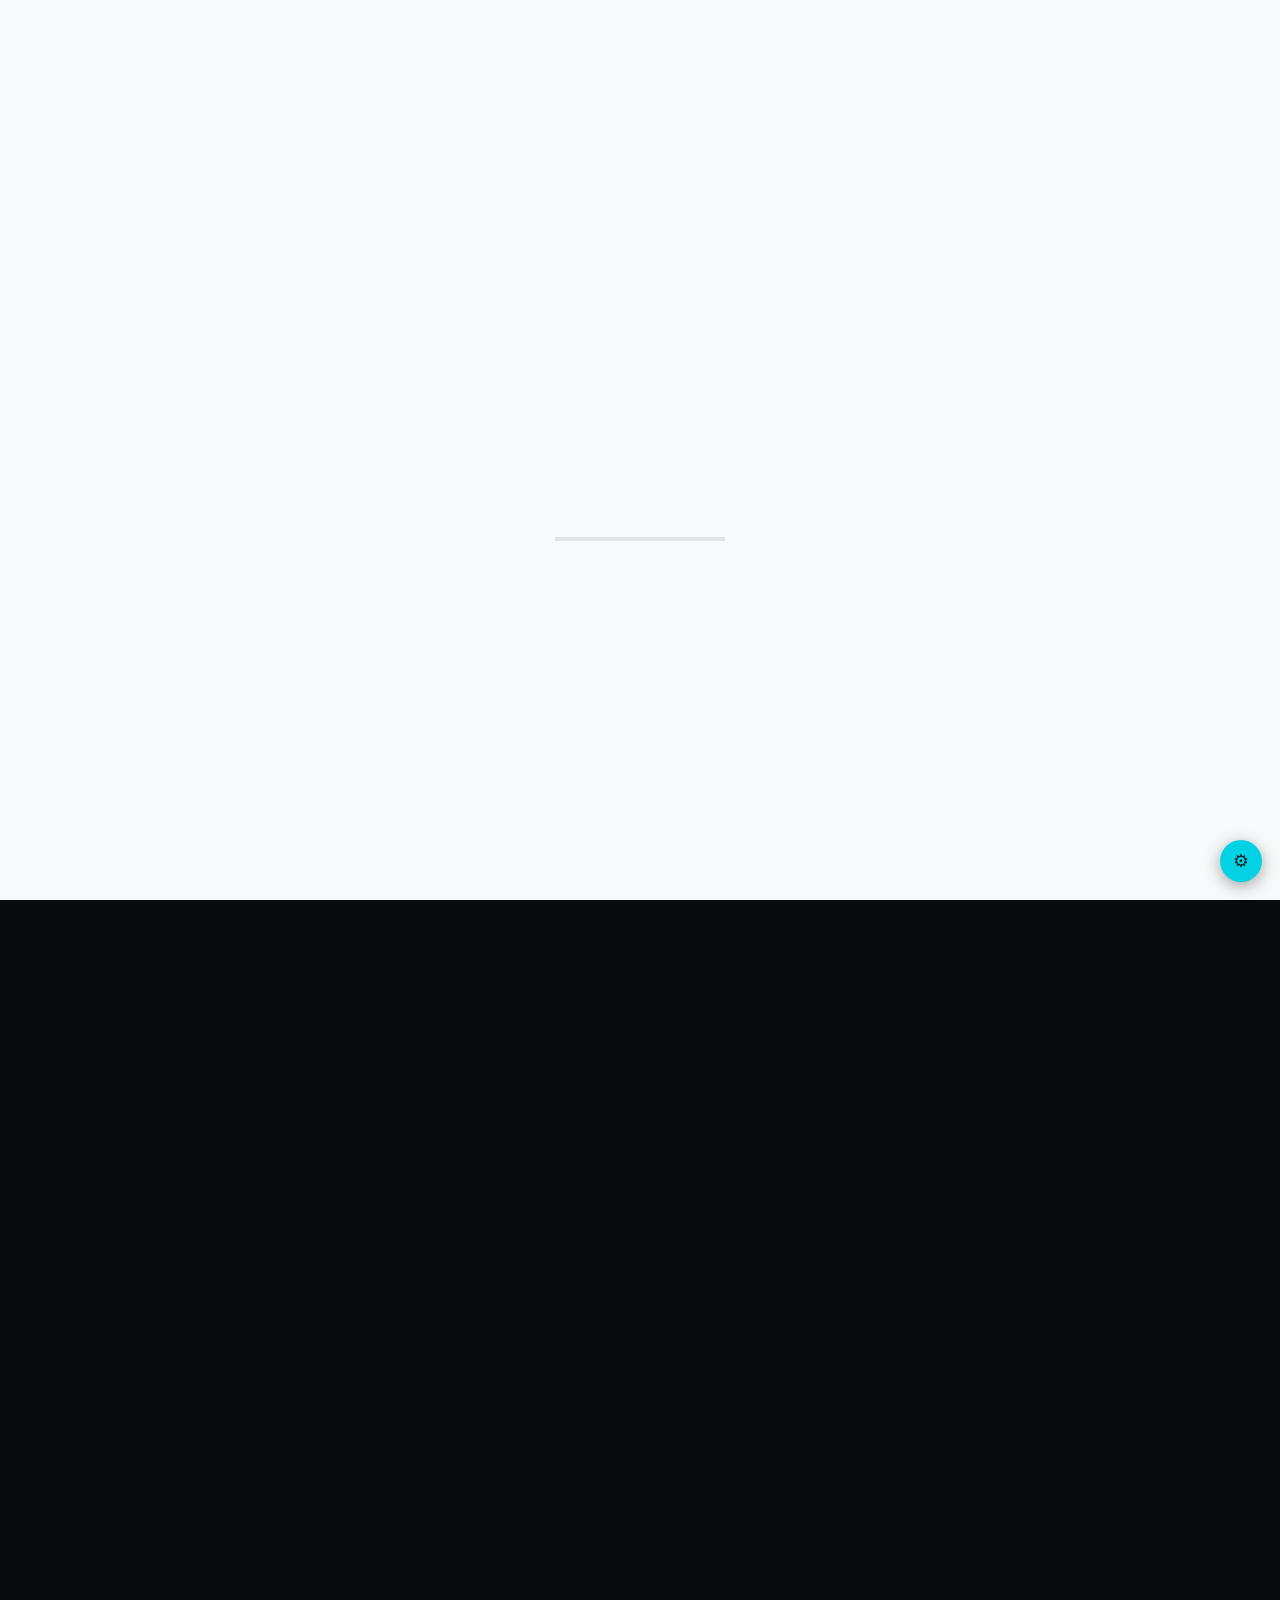
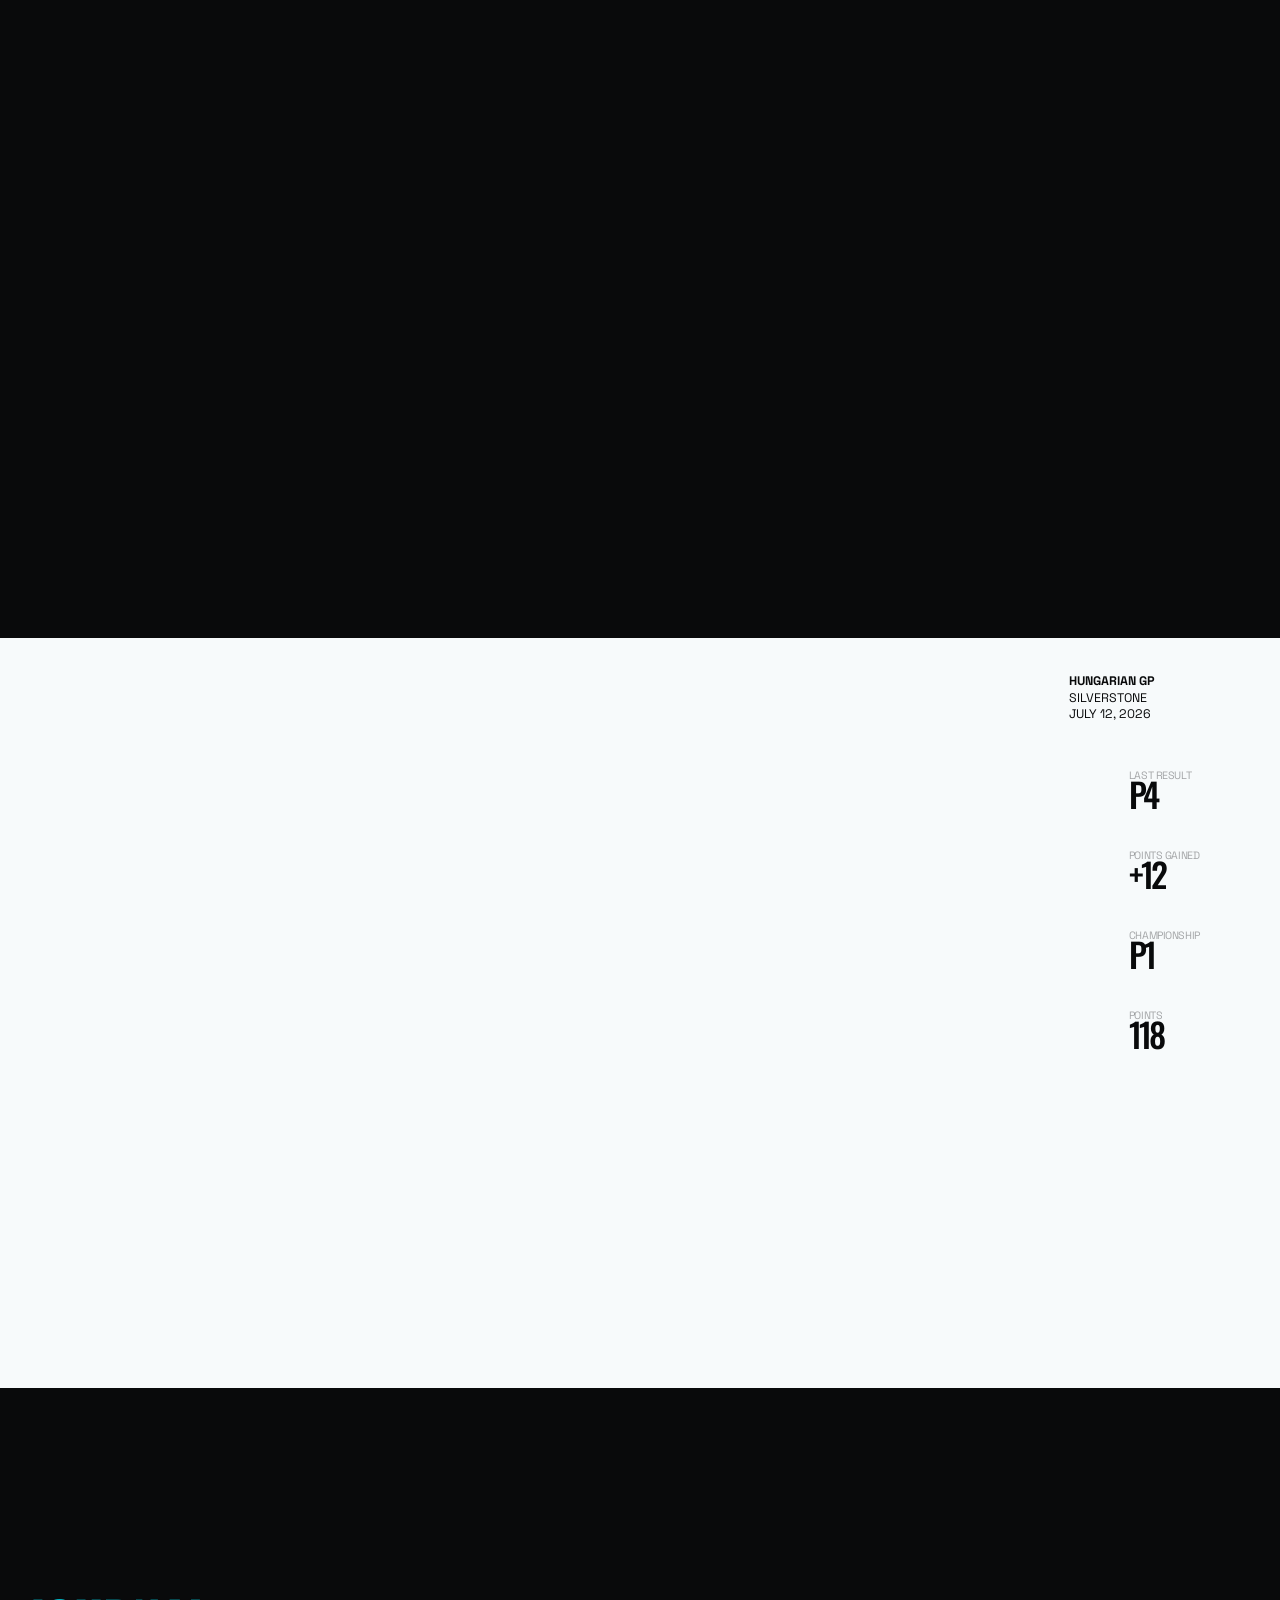
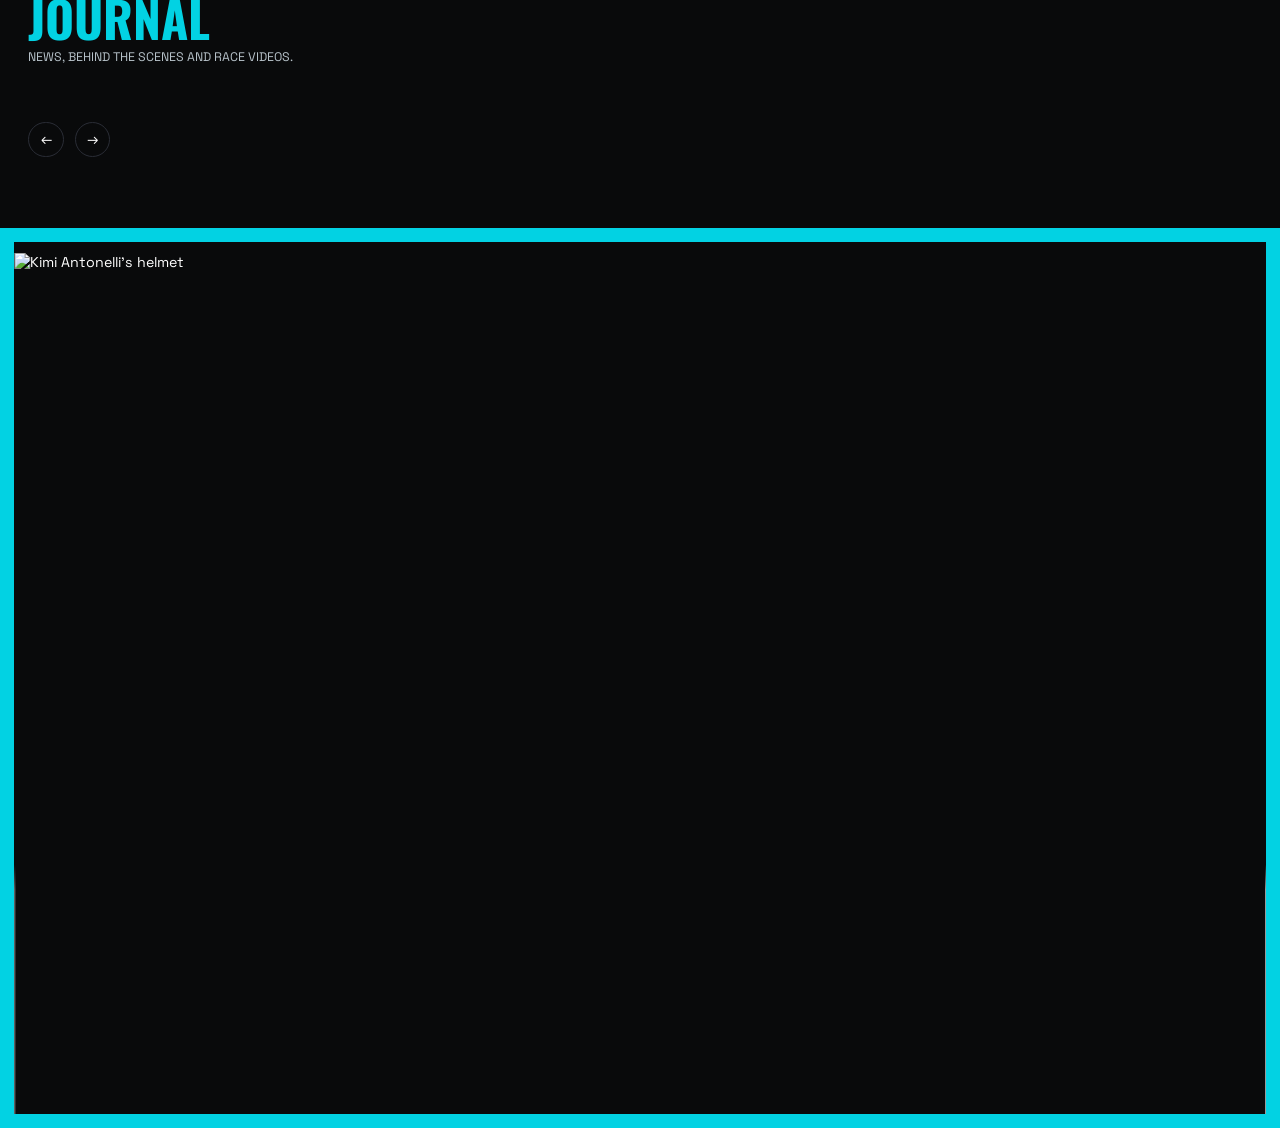
==== index.html @ df89ed10 "Add a Journal news/video carousel and a client-side edit panel - New "Journal" section: a draggable," ====
<!doctype html>
<html lang="en">
<head>
<meta charset="utf-8">
<meta name="viewport" content="width=device-width, initial-scale=1">
<title>Kimi Antonelli — GRIDO1 Racing Systems</title>
<script type="importmap">
{
  "imports": {
    "three": "https://cdn.jsdelivr.net/npm/three@0.185.0/build/three.module.js",
    "three/addons/": "https://cdn.jsdelivr.net/npm/three@0.185.0/examples/jsm/",
    "lenis": "https://cdn.jsdelivr.net/npm/lenis@1.3.26/dist/lenis.mjs"
  }
}
</script>
<link rel="preconnect" href="https://fonts.googleapis.com">
<link rel="preconnect" href="https://fonts.gstatic.com" crossorigin>
<link href="https://fonts.googleapis.com/css2?family=Oswald:wght@400;500;700&family=Space+Grotesk:wght@400;500;700&display=swap" rel="stylesheet">
<style>
:root{
  --raw-color-ice-50:#f7fafb; --raw-color-ice-100:#ebeef1; --raw-color-ice-200:#dfe5e9;
  --raw-color-steel-400:#b6c1c8; --raw-color-ink-950:#090a0b; --raw-color-ink-900:#0e0f14;
  --raw-color-ink-800:#1b1d24; --raw-color-ink-700:#2a2d36;
  --raw-color-ink-alpha-35:rgb(9 10 11/.35); --raw-color-slate-500:#7a7a7a; --raw-color-slate-600:#4d4d4d;
  --raw-color-slate-900:#1e1e1e; --raw-color-cyan-400:#02d2e3; --raw-color-cyan-alpha-25:rgb(2 210 227/.25);
  --raw-color-stone-600:#535450; --raw-color-white-alpha-10:rgb(255 255 255/.1);
  --raw-color-white-alpha-20:rgb(255 255 255/.2); --raw-color-ink-alpha-08:rgb(9 10 11/.08);
  --raw-color-white-alpha-40:rgb(255 255 255/.4); --raw-color-white:#fff; --raw-color-orange-500:#ff6b00;
  --raw-font-size-96:6rem; --raw-font-size-70:4.375rem; --raw-font-size-52:3.25rem; --raw-font-size-38:2.375rem;
  --raw-font-size-20:1.25rem; --raw-font-size-18:1.125rem; --raw-font-size-16:1rem; --raw-font-size-14:.875rem;
  --raw-font-size-12:.75rem; --raw-font-size-55:3.4375rem; --raw-font-size-36:2.25rem;
  --raw-leading-95:.95; --raw-leading-90:.9; --raw-leading-72:.72; --raw-leading-110:1.1;
  --raw-tracking-stat:-.08em; --raw-tracking-label:-.04em; --raw-tracking-eyebrow:-.02em;
  --raw-radius-16:1rem; --raw-radius-48:3rem; --raw-radius-100:6.25rem;
  --raw-duration-fast:150ms; --raw-duration-normal:250ms; --raw-duration-slow:700ms;
  --background:var(--raw-color-ice-50); --foreground:var(--raw-color-ink-950);
  --foreground-muted:var(--raw-color-ink-alpha-35); --surface-dark:var(--raw-color-ink-900);
  --surface-dark-raised:var(--raw-color-ink-800); --surface-black:var(--raw-color-ink-950);
  --surface-muted:var(--raw-color-ice-100); --surface-soft:var(--raw-color-ice-200);
  --foreground-on-dark:var(--raw-color-white); --foreground-on-dark-muted:var(--raw-color-steel-400);
  --foreground-on-dark-faint:var(--raw-color-white-alpha-40); --border-muted:var(--raw-color-ice-200);
  --border-on-dark:var(--raw-color-ink-700); --map-dot:var(--raw-color-slate-500);
  --map-grid:var(--raw-color-slate-600); --map-grid-ghost:var(--raw-color-slate-900);
  --map-mark:var(--raw-color-ice-50); --timeline-outline:var(--raw-color-stone-600);
  --timeline-fill:var(--raw-color-white-alpha-10); --timeline-rail:var(--raw-color-white-alpha-20);
  --paddock-contour:var(--raw-color-ink-alpha-08); --footer-contour:var(--raw-color-white-alpha-10);
  --accent:var(--raw-color-cyan-400); --accent-muted:var(--raw-color-cyan-alpha-25);
  --type-impact:var(--raw-font-size-96); --type-display-lg:var(--raw-font-size-70);
  --type-display:var(--raw-font-size-52); --type-heading:var(--raw-font-size-38);
  --type-title:var(--raw-font-size-20); --type-lead:var(--raw-font-size-18);
  --type-label:var(--raw-font-size-16); --type-body:var(--raw-font-size-14);
  --type-eyebrow:var(--raw-font-size-12); --type-display-sm:var(--raw-font-size-55);
  --type-year:var(--raw-font-size-36);
  --leading-headline:.95; --leading-flat:.9; --leading-cap:.72; --leading-display:1.1;
  --duration-fast:150ms; --duration-normal:250ms; --duration-plate:700ms;
  --ease-entrance:cubic-bezier(.2,0,0,1); --ease-plate:cubic-bezier(.33,0,0,1);
  --font-sans:"Space Grotesk",system-ui,sans-serif; --font-display:"Oswald",Impact,sans-serif;
  color-scheme:light;
}
*{box-sizing:border-box}
html{font-size:16px}
@media (max-width:1920px){html{font-size:.833333vw}}
@media (max-width:1440px){html{font-size:1.111111vw}}
@media (max-width:1279px){html{font-size:16px}}
html{overflow-x:hidden}
body{background:var(--background);color:var(--foreground);min-height:100lvh;margin:0;font-family:var(--font-sans)}
img{max-width:100%}
h1,h2,h3,p,dl,dd,dt,ul{margin:0;padding:0}
ul{list-style:none}
a{color:inherit;text-decoration:none}
button{font:inherit;color:inherit;background:none;border:0;cursor:pointer;padding:0}
.sr-only{position:absolute;width:1px;height:1px;padding:0;margin:-1px;overflow:hidden;clip:rect(0,0,0,0);white-space:nowrap;border:0}
[hidden]{display:none!important}

/* ---- text engine ---- */
.tx{display:flex;flex-wrap:wrap;column-gap:.3em}
.tx .u{display:inline-block;will-change:transform,opacity}
.tx.lh-95{line-height:.95}.tx.lh-9{line-height:.9}.tx.lh-72{line-height:.72}.tx.lh-11{line-height:1.1}

/* ---- fail banner ---- */
#asset-fail{position:fixed;left:0;right:0;top:0;z-index:9999;background:#2a0000;color:#ffb4b4;font:12px/1.4 monospace;padding:6px 10px;display:none}
#asset-fail.show{display:block}

/* ---- loading veil ---- */
#veil{position:fixed;inset:0;z-index:50;display:flex;flex-direction:column;align-items:center;justify-content:center;background:var(--background)}
#veil .helmet-box{width:7.2rem;height:8.5rem;-webkit-mask-image:url("data:image/svg+xml,%3Csvg xmlns='http://www.w3.org/2000/svg'/%3E");mask-size:contain;mask-repeat:no-repeat;mask-position:center;-webkit-mask-repeat:no-repeat;-webkit-mask-position:center;-webkit-mask-size:contain;position:relative;overflow:hidden}
#veil .helmet-shell{position:absolute;inset:0;background:var(--foreground);opacity:.12}
#veil .helmet-fill{position:absolute;inset:0;background:var(--foreground);transform-origin:top;transform:scaleY(0)}
#veil .veil-name{margin-top:1.75rem;font-family:var(--font-sans);text-transform:uppercase;line-height:.9;letter-spacing:.18em;font-size:var(--type-lead);opacity:0;transform:translateY(.6rem)}
#veil .meter{margin-top:1.25rem;width:12rem;height:4px;background:var(--border-muted)}
#veil .meter-fill{height:100%;background:var(--foreground);transform-origin:left;transform:scaleX(0)}
#veil.exit{pointer-events:none}

/* ---- stack ---- */
.stack{position:relative;background:var(--surface-black)}
.pin{position:sticky;top:0}
.pin .pin-inner{transform-origin:center}
.pin .shade{position:absolute;inset:0;background:var(--surface-black);opacity:0;pointer-events:none}

/* ---- hero ---- */
[data-hero]{position:relative;isolation:isolate;min-height:100lvh;overflow:hidden;background:var(--background);z-index:0}
[data-hero] canvas.scene{position:absolute;inset:0;width:100%;height:100%;transform:translateZ(0);backface-visibility:hidden;will-change:transform;pointer-events:none}
[data-hero] .ramp{position:absolute;inset-inline:0;bottom:0;height:22%;z-index:10;pointer-events:none;display:none;
  background-image:linear-gradient(to bottom,color-mix(in srgb,var(--background) 0%,transparent) 0%,color-mix(in srgb,var(--background) 6%,transparent) 26%,color-mix(in srgb,var(--background) 20%,transparent) 46%,color-mix(in srgb,var(--background) 45%,transparent) 64%,color-mix(in srgb,var(--background) 74%,transparent) 80%,color-mix(in srgb,var(--background) 93%,transparent) 91%,var(--background) 100%)}
@media(max-width:1279px){[data-hero] .ramp{display:block}}
[data-hero] .content{position:relative;z-index:20;min-height:100lvh;display:flex;flex-direction:column;padding:1.5rem}
@media(max-height:500px){[data-hero] .content{padding-top:.75rem;padding-bottom:.75rem}}
@media(max-width:639px){[data-hero] .content{padding-inline:2rem}}
[data-hero] header{display:flex;align-items:center;justify-content:space-between;position:relative;z-index:30}
[data-hero] header img.logo{height:1.5rem;width:auto}
[data-hero] nav.main{position:absolute;left:50%;transform:translateX(-50%);display:none}
@media(min-width:1280px){[data-hero] nav.main{display:block}}
[data-hero] nav.main ul{display:flex;gap:4rem}
[data-hero] nav.main a{font-size:var(--type-label);text-transform:uppercase;line-height:.9;transition:color var(--duration-fast) var(--ease-entrance)}
[data-hero] nav.main a:hover{color:var(--accent)}
[data-hero] .garage{display:none;font-weight:700;font-size:var(--type-label);text-transform:uppercase;line-height:.9;transition:color var(--duration-fast) var(--ease-entrance)}
[data-hero] .garage:hover{color:var(--accent)}
@media(min-width:1280px){[data-hero] .garage{display:inline}}
.burger{display:block;padding:.5rem;margin-right:-.5rem}
@media(min-width:1280px){.burger{display:none}}
.burger .bar{width:1.5rem;height:1px;background:var(--foreground);margin:.15625rem 0}
#sheet{position:fixed;inset:0;z-index:50;background:var(--background);padding:1.5rem 2rem;display:flex;flex-direction:column;opacity:0}
#sheet .row1{display:flex;align-items:center;justify-content:space-between}
#sheet .close{width:1.5rem;height:1.5rem;position:relative}
#sheet .close span{position:absolute;left:0;top:50%;width:100%;height:1px;background:var(--foreground)}
#sheet .close span:nth-child(1){transform:rotate(45deg)}
#sheet .close span:nth-child(2){transform:rotate(-45deg)}
#sheet nav{flex:1;display:flex;flex-direction:column;justify-content:center;gap:1rem}
@media(min-width:640px){#sheet nav{gap:1.5rem}}
#sheet nav a{font-family:var(--font-display);font-weight:700;font-size:var(--type-heading);text-transform:uppercase;line-height:.95;opacity:0;transform:translateY(.75rem);display:inline-block}
@media(min-width:640px){#sheet nav a{font-size:var(--type-display)}}
#sheet nav a:hover{color:var(--accent)}

[data-hero] .mid{flex:1;display:flex;align-items:center;justify-content:space-between}
@media(max-width:1279px){[data-hero] .mid{position:absolute;inset:0;margin-inline:-1.5rem;display:block}}
@media(max-width:1023px){[data-hero] .mid{top:auto;bottom:0;height:70%}}
@media(max-width:639px){[data-hero] .mid{height:64%}}
[data-hero] .box{position:relative;height:100%}
@media(max-width:1279px){[data-hero] .box{position:absolute;inset-inline:0;bottom:0;height:calc(100% - 4rem)}}
@media(max-width:767px){[data-hero] .box{height:calc(100% - 2rem)}}
@media(max-width:1023px){[data-hero] .box{height:100%}}
[data-hero] .layout{position:relative;z-index:20}
@media(max-width:1279px){[data-hero] .layout{position:absolute;inset:0;display:flex;flex-direction:column;padding-block:1.5rem;padding-inline:3rem;gap:2rem;pointer-events:none}
  [data-hero] .layout>*{pointer-events:auto}}
@media(max-height:500px){[data-hero] .layout{gap:1rem;padding-block:.75rem}}
@media(max-width:767px){[data-hero] .layout{gap:1.5rem}}
@media(max-width:1023px){[data-hero] .layout{gap:1rem}}
@media(max-width:639px){[data-hero] .layout{gap:.5rem;padding-inline:3.5rem}}
@media(min-width:768px) and (max-width:1279px){[data-hero] .id-panels-row{display:flex;justify-content:space-between;gap:2rem}}

[data-hero] .identity{max-width:26.0625rem;display:flex;align-items:center;gap:6.0625rem;order:2}
@media(max-width:1279px){[data-hero] .identity{gap:0;max-width:none;display:block}}
[data-hero] .driver-id{position:absolute;left:20.0625rem;top:.5625rem;font-size:var(--type-label);text-transform:uppercase;color:var(--foreground-muted)}
@media(max-width:1279px){[data-hero] .driver-id{position:static;margin-bottom:1rem}}
@media(max-height:500px){[data-hero] .driver-id{margin-bottom:.25rem}}
[data-hero] h1{font-family:var(--font-display);font-weight:700;text-transform:uppercase;line-height:.95;font-size:var(--type-display-lg);max-width:6em;justify-content:flex-start;text-align:left}
@media(max-height:500px){[data-hero] h1{font-size:var(--type-heading)}}
@media(min-width:768px){[data-hero] h1{font-size:var(--type-impact)}}
@media(min-width:1024px) and (max-width:1279px){[data-hero] h1{font-size:var(--type-display-lg)}}
@media(min-width:1280px){[data-hero] h1{font-size:var(--type-impact)}}
[data-hero] .meta{display:flex;flex-direction:column;gap:1rem;margin-top:1.5rem}
@media(max-height:500px){[data-hero] .meta{gap:.25rem}}
[data-hero] .meta li{display:flex;align-items:center;gap:.5rem;font-size:var(--type-lead);text-transform:uppercase;line-height:.9;opacity:0;transform:translateY(.75rem)}
[data-hero] .meta img{display:block}

[data-hero] .panels{display:flex;flex-direction:column;gap:2rem;width:13.625rem;order:3;opacity:0;transform:translateY(1.25rem)}
@media(max-width:639px){[data-hero] .panels{display:none}}
@media(max-width:767px){[data-hero] .panels{flex-direction:row;flex-wrap:wrap}}
[data-hero] .bpanel{position:relative;padding:1rem}
@media(max-width:639px){[data-hero] .bpanel{padding:1rem 1.375rem 1.1875rem}}
[data-hero] .bpanel svg.corner{position:absolute;width:.625rem;height:.625rem;color:var(--foreground)}
[data-hero] .bpanel .c-tr{top:0;right:0}
[data-hero] .bpanel .c-tl{top:0;left:0;transform:scaleX(-1)}
[data-hero] .bpanel .c-bl{bottom:0;left:0;transform:scale(-1)}
[data-hero] .bpanel .c-br{bottom:0;right:0;transform:scaleY(-1)}
[data-hero] .eyebrow{font-size:var(--type-eyebrow);font-weight:500;text-transform:uppercase;line-height:.9;letter-spacing:-.02em;color:var(--accent)}
[data-hero] .next-race dl{font-size:var(--type-body);text-transform:uppercase;line-height:.9;margin-top:1rem;display:flex;flex-direction:column;gap:.375rem}
[data-hero] .next-race dt{font-weight:700}
[data-hero] .next-race .maprow{display:flex;align-items:flex-end;justify-content:space-between}
@media(min-width:768px){[data-hero] .next-race .maprow{display:block}}
[data-hero] .next-race img.circuit{width:4.375rem;height:6.25rem;object-fit:contain;object-position:right;margin-top:1.75rem}
@media(max-width:767px){[data-hero] .next-race img.circuit{width:3.125rem;height:4.875rem;object-position:left;margin-top:0}}
[data-hero] .stats dl{margin-top:1.5rem;display:grid;grid-template-columns:repeat(3,1fr);gap:1rem}
@media(max-width:767px){[data-hero] .stats dl{display:flex;width:10.75rem;justify-content:space-between}}
[data-hero] .stats dd{font-family:var(--font-display);font-weight:500;font-size:var(--type-heading);line-height:.72;letter-spacing:-.08em}
[data-hero] .stats dt{font-size:var(--type-eyebrow);text-transform:uppercase;letter-spacing:-.04em;white-space:nowrap}
@media(max-width:767px){[data-hero] .stats dd,[data-hero] .stats dt{text-align:center}}

[data-hero] .actions{margin-top:.5rem;display:flex;flex-direction:column;gap:1rem;opacity:0;transform:translateY(.75rem)}
@media(max-width:639px){[data-hero] .actions{margin-top:0}}
@media(min-width:640px){[data-hero] .actions{display:grid;grid-template-columns:1fr auto 1fr;align-items:end;gap:2rem}}
[data-hero] .trailer{display:none;align-items:center;gap:.375rem}
@media(min-width:640px){[data-hero] .trailer{display:flex}}
[data-hero] .trailer img{width:2rem;height:2rem}
[data-hero] .trailer .lines{display:flex;flex-direction:column;font-size:var(--type-body);text-transform:uppercase;line-height:.9;gap:.15rem}
[data-hero] .trailer .watch{font-weight:500;transition:color var(--duration-fast) var(--ease-entrance)}
[data-hero] .trailer a:hover .watch{color:var(--accent)}
[data-hero] .trailer .time{color:var(--foreground-muted)}
[data-hero] .cta{position:relative;height:3.5rem;width:100%;font-size:var(--type-title);display:flex;align-items:center;justify-content:center;gap:1.6em}
@media(min-width:640px){[data-hero] .cta{height:2.5em;width:11em}}
[data-hero] .cta svg{position:absolute;inset:0;overflow:visible}
[data-hero] .cta .flood{transform-origin:left;transform:scaleX(0);transition:transform var(--duration-normal) var(--ease-plate)}
[data-hero] .cta:hover .flood{transform:scaleX(1)}
[data-hero] .cta .label{position:relative;z-index:2;text-transform:uppercase;line-height:.9;color:var(--accent);transition:color var(--duration-normal)}
[data-hero] .cta:hover .label{color:var(--surface-black)}
[data-hero] .cta .arrow{position:relative;z-index:2;width:.65em;height:.5em;stroke:var(--accent);transition:transform var(--duration-fast),stroke var(--duration-normal)}
[data-hero] .cta:hover .arrow{transform:translateX(.25rem);stroke:var(--surface-black)}
[data-hero] .socials{display:none;gap:2rem;font-size:var(--type-body);text-transform:uppercase;justify-content:flex-end}
@media(min-width:640px){[data-hero] .socials{display:flex}}
@media(min-width:1280px){[data-hero] .socials{gap:3.6875rem}}
[data-hero] .socials a{transition:color var(--duration-fast) var(--ease-entrance)}
[data-hero] .socials a:hover{color:var(--accent)}

/* Below md ramp 2 */
@media(max-width:767px){
  [data-hero] .box::after{content:"";position:absolute;inset-inline:0;bottom:-13rem;height:26rem;background:linear-gradient(to bottom,transparent,var(--background) 60%,var(--background));pointer-events:none}
}

/* ===================== SEASON ===================== */
[data-season]{container-type:inline-size;position:relative;isolation:isolate;min-height:var(--season-h,100lvh);overflow:hidden;background:var(--surface-black);color:var(--foreground-on-dark)}
@media(max-width:1023px){[data-season]{--gutter-min:32px;--type-min:13px;--copy-min-size:17px;--copy-min-w:15rem;--head-min:6.6667cqw;--plate-w:277px;--plate-h:78px;--plate-cell:83px;--plate-badge-gap:11px;--plate-globe-w:37px;--plate-globe-h:23px;--plate-stats-left:16px;--plate-stats-gap:8px;--plate-eyebrow:12px;--plate-body:14px}}
@media(max-width:639px){[data-season]{--head-min:40px;--head-air:20px;--season-h:680px}}
[data-season] .stage-wrap{position:absolute;inset:0}
[data-season] .chequer{position:absolute;inset-inline:0;top:0;height:34svh;pointer-events:none;z-index:10}
@media(max-width:639px){[data-season] .chequer{z-index:0}}
[data-season] .copy-col{position:relative;min-height:var(--season-h,100lvh);display:flex;flex-direction:column;justify-content:space-between;gap:4rem;padding:4.8611cqw 1.5rem 2rem;z-index:20}
@media(min-width:640px){[data-season] .copy-col{padding-inline:max(2.2222cqw,var(--gutter-min,0px));padding-bottom:max(2rem,var(--gutter-min,0px))}}
[data-season] h2{font-family:var(--font-display);font-weight:700;text-transform:uppercase;line-height:.95;color:var(--accent);font-size:max(3.8194cqw,var(--head-min,0px))}
[data-season] .rule{margin-top:max(1.9444cqw,var(--head-air,0px));width:1.6667cqw;height:.1389cqw;background:var(--accent);transform-origin:left;transform:scaleX(0);opacity:0}
[data-season] .intro{margin-top:max(2.0833cqw,var(--head-air,0px));width:max(16.1111cqw,var(--copy-min-w,0px));font-size:max(1.25cqw,var(--copy-min-size,0px));text-transform:uppercase;line-height:1.1}
[data-season] .plate{align-self:flex-end;position:relative;width:var(--plate-w,19.2361cqw);height:var(--plate-h,5.4167cqw);display:grid;grid-template-columns:var(--plate-cell,5.7639cqw) 1fr;opacity:0;transform:translateY(.75rem)}
[data-season] .plate svg.frame{position:absolute;inset:0;overflow:visible}
[data-season] .plate .badge{display:flex;flex-direction:column;align-items:center;justify-content:center;gap:var(--plate-badge-gap,.7639cqw)}
[data-season] .plate .globe{width:var(--plate-globe-w,2.5694cqw);height:var(--plate-globe-h,1.5972cqw)}
[data-season] .plate .badge .tx{font-size:var(--plate-eyebrow,max(.8333cqw,var(--type-min,0px)));line-height:.72;letter-spacing:-.02em;gap:.3em}
[data-season] .plate .stats{padding-left:var(--plate-stats-left,1.1111cqw);display:flex;flex-direction:column;justify-content:center;gap:var(--plate-stats-gap,.5556cqw);text-transform:uppercase;line-height:.72;font-size:var(--plate-body,max(.9722cqw,var(--type-min,0px)))}
[data-season] .plate .stats .row{display:flex;gap:.35em;white-space:nowrap}
[data-season] .plate .stats dt{color:var(--accent)}
[data-season] .plate .stats dd{color:var(--foreground-on-dark)}
[data-season] .stage{position:absolute;left:0;top:0;width:1440px;height:800px;transform-origin:top left}
[data-season] .stage-frame{position:absolute;inset:0;overflow:hidden}
@media(min-width:1024px){[data-season] .stage-frame{mask-image:linear-gradient(to bottom,transparent 0,#000 10%,#000 90%,transparent 100%);-webkit-mask-image:linear-gradient(to bottom,transparent 0,#000 10%,#000 90%,transparent 100%)}}
[data-season] .map-box{position:absolute;left:0;top:-4.559px;width:1438.43px;height:809.11px}
[data-season] .map-box canvas.dots{position:absolute;inset:0;width:100%;height:100%}
[data-season] .map-box svg.map{position:absolute;inset:0;width:100%;height:100%;overflow:visible}
[data-season] canvas.trace{position:absolute;left:0;top:0;width:1440px;height:800px}
[data-season] .season-cursor{cursor:crosshair}

/* ===================== TIMELINE ===================== */
[data-timeline]{container-type:inline-size;position:relative;isolation:isolate;width:100%;background:var(--surface-black);color:var(--foreground-on-dark);padding-bottom:var(--bottom-pad,10.4167cqw);z-index:20}
@media(max-width:1023px){[data-timeline]{overflow-x:clip;--copy-min-size:17px;--head-min:6.6667cqw;--head-w-min:82cqw;--year-min:30px;--copy-min-w:200px}}
@media(min-width:640px) and (max-width:1023px){[data-timeline]{--top-pad-extra:16cqw;--head-top:var(--bottom-pad,10.4167cqw)}}
@media(max-width:639px){[data-timeline]{--head-min:40px;--top-pad-extra:15cqw;--copy-min-w:320px;--gutter-min:24px;--bottom-pad:5cqw}}
@media(min-width:640px){[data-timeline]{--copy-max-w:26.9444cqw}}
[data-timeline] .chequer{position:relative;z-index:30}
[data-timeline] .wrap{position:relative;width:100%;padding-top:calc(var(--top-pad,11.7361cqw) + var(--top-pad-extra,0px))}
@media(max-width:639px){[data-timeline] .wrap{display:flex;flex-direction:column;gap:2.5rem;padding-inline:var(--gutter,24px);padding-top:2.5rem}}
[data-timeline] .theading{position:absolute;z-index:20;top:var(--head-top,max(2.2222cqw,var(--gutter-min,0px)));right:max(2.2222cqw,var(--gutter-min,0px));width:max(20.3472cqw,var(--head-w-min,0px));display:flex;flex-direction:column;align-items:flex-end;text-align:right}
[data-timeline] .theading .tx{font-family:var(--font-display);font-weight:700;text-transform:uppercase;line-height:.95;color:var(--accent);font-size:max(3.8194cqw,var(--head-min,0px));justify-content:flex-end}
@media(max-width:639px){[data-timeline] .theading{position:static;text-align:left;width:auto;align-items:flex-start}
  [data-timeline] .theading .tx{justify-content:flex-start}}
[data-timeline] .rail{position:absolute;bottom:0;left:50%;transform:translateX(-50%);z-index:10;width:1.1111cqw;top:var(--rail-top,0)}
@media(max-width:639px){[data-timeline] .rail{display:none}}
[data-timeline] .rail svg{overflow:visible;width:100%}
.trow{position:relative;width:100%}
.trow.centre{height:32.0833cqw}
.trow.side{height:15.0694cqw}
@media(max-width:639px){.trow{height:auto!important}}
.tplate{position:absolute;inset-block:0;overflow:hidden;background:var(--timeline-fill)}
.tplate.centre{width:49.3056cqw;left:50%;transform:translateX(-50%)}
.tplate.side{width:23.125cqw}
.tplate.side.left{left:max(2.2222cqw,var(--gutter-min,0px))}
.tplate.side.right{right:max(2.2222cqw,var(--gutter-min,0px))}
@media(max-width:639px){.tplate{position:relative;width:82%;aspect-ratio:710/462;margin-bottom:0}
  .tplate.mleft{margin-right:auto}.tplate.mright{margin-left:auto}}
.tplate .fill-inset{position:absolute;inset:0;transition:inset var(--duration-plate,700ms) var(--ease-plate)}
.tplate:hover .fill-inset{inset:5%}
.tplate .fill-inset img{position:absolute;top:0;left:0;width:100%;height:110%;object-fit:cover;object-position:top}
.tplate svg.outline{position:absolute;inset:0;width:100%;height:100%;overflow:visible;stroke:var(--timeline-outline);fill:none}
.tyear{position:absolute;left:50%;top:50%;transform:translate(-50%,-50%);z-index:20;pointer-events:none;font-family:var(--font-display);font-weight:700;text-transform:uppercase;line-height:.95;color:var(--accent);font-size:max(3.8194cqw,var(--year-min,0px))}
@media(max-width:639px){.tyear{position:relative;left:auto;top:-28.8cqw;transform:none;height:0;width:82%;text-align:center}}
.tcopy{position:absolute;left:70.8333cqw;top:50%;transform:translateY(-50%);z-index:20;pointer-events:none;text-transform:uppercase;line-height:1.1;color:#fff;width:min(max(15.8333cqw,var(--copy-min-w,0px)),var(--copy-max-w,100vw));font-size:max(1.25cqw,var(--copy-min-size,0px));opacity:0;transform:translate(0,calc(-50% + .75rem))}
[data-timeline].dim-others .trow:not(:hover){opacity:.3;transition:opacity var(--duration-plate,700ms) var(--ease-plate)}
[data-timeline] .trow{transition:opacity var(--duration-plate,700ms) var(--ease-plate)}

/* ===================== PADDOCK ===================== */
[data-paddock]{container-type:inline-size;position:relative;isolation:isolate;min-height:var(--block-h,100lvh);width:100%;overflow:hidden;background:var(--background);color:var(--foreground)}
[data-paddock] canvas.contour{position:absolute;inset:0;width:100%;height:100%;pointer-events:none}
[data-paddock] .band{position:absolute;inset-inline:0;bottom:0;height:calc(11.7361cqw * var(--band-scale,1));background:var(--surface-black)}
[data-paddock] .fig-layer{position:absolute;inset:0;z-index:10}
[data-paddock] .fig-layer img{position:absolute;bottom:var(--fig-lift,0px);left:var(--fig-x-override,65.6917%);transform:translateX(-50%);height:min(calc(102.0363% * var(--fig-fit,1)),var(--fig-cap,100000px));width:auto;aspect-ratio:1.15881;object-fit:cover;user-select:none}
[data-paddock] .fig-fade{position:absolute;inset-inline:0;bottom:0;z-index:10;height:calc(11.7361cqw * var(--band-scale,1));background:linear-gradient(to bottom,rgb(9 10 11/0) 0%,var(--surface-black) var(--band-fade,38.685%))}
[data-paddock] .chequer{z-index:30}
@media(max-width:639px){[data-paddock] .chequer{z-index:0}}
[data-paddock] .pheading{position:absolute;z-index:20;left:var(--head-left,2.2222cqw);top:var(--head-top,2.2222cqw)}
[data-paddock] .pheading .tx{font-family:var(--font-display);font-weight:700;text-transform:uppercase;line-height:.95;color:var(--foreground);font-size:max(max(6.6667cqw,var(--type-min,0px)),var(--head-min,0px))}
[data-paddock] .intro{position:absolute;z-index:20;left:var(--intro-left,2.2222cqw);bottom:var(--intro-bottom,calc(11.7361cqw * var(--band-scale,1) + 2.2222cqw));width:max(23.4722cqw,var(--intro-min-w,0px));display:flex;flex-direction:column;gap:var(--intro-gap,2.7778cqw)}
[data-paddock] .intro p{text-transform:uppercase;line-height:1.1;font-size:max(1.25cqw,var(--copy-min-size,0px))}
.pcta{position:relative;height:var(--cta-h,3.4722cqw);width:calc(var(--cta-h,3.4722cqw) * 4.34);display:flex;align-items:center;opacity:0;transform:translateY(.75rem)}
.pcta svg.frame{position:absolute;inset:0;overflow:visible}
.pcta .flood{transform-origin:left;transform:scaleX(0);transition:transform var(--duration-normal) var(--ease-plate)}
.pcta:hover .flood{transform:scaleX(1)}
.pcta .label{position:relative;left:calc(var(--cta-h,3.4722cqw) * 24/50);gap:calc(var(--cta-h,3.4722cqw) * 32/50);display:flex;align-items:center;font-size:calc(var(--cta-h,3.4722cqw) * 20/50);text-transform:uppercase;line-height:.9;color:var(--accent);transition:color var(--duration-normal)}
.pcta:hover .label{color:var(--surface-black)}
.pcta .arrow{width:calc(var(--cta-h,3.4722cqw) * 13.71/50);height:calc(var(--cta-h,3.4722cqw) * 10.71/50);stroke:var(--accent);transition:transform var(--duration-fast),stroke var(--duration-normal)}
.pcta:hover .arrow{transform:translateX(.25rem);stroke:var(--surface-black)}
[data-paddock] .panel-u{--U:calc(100cqw / 1440)}
@media(min-width:640px) and (max-width:1023px){[data-paddock] .panel-u{--U:1px}}
[data-paddock] .panel{position:absolute;z-index:20;display:none}
@media(min-width:640px){[data-paddock] .panel{display:block}}
[data-paddock] .panel svg.brackets{position:absolute;inset:0;overflow:visible;color:var(--foreground);opacity:0}
[data-paddock] .panel .col{position:absolute;color:var(--foreground)}
[data-paddock] .panel .col .lbl{color:var(--foreground-muted);white-space:nowrap}
.pstat-row{display:flex;align-items:flex-end;gap:calc(var(--U,1px)*24)}
.pstat-row img{width:calc(var(--U,1px)*31)}
.pstat-row .lv{display:flex;flex-direction:column}
.pstat-row dt{font-size:calc(var(--U,1px)*12);text-transform:uppercase;letter-spacing:calc(var(--U,1px)*-.48)}
.pstat-row dd{font-family:var(--font-display);font-weight:500;font-size:calc(var(--U,1px)*38);line-height:.72;letter-spacing:calc(var(--U,1px)*-3.04)}
.prule{height:1px;background:var(--foreground-muted);transform-origin:left;transform:scaleX(0);margin:calc(var(--U,1px)*24) 0 calc(var(--U,1px)*23)}
[data-paddock] .cal-strip{position:absolute;inset-inline:0;bottom:0;z-index:20;height:calc(11.7361cqw * var(--band-scale,1))}
[data-paddock] .cal-link{position:absolute;height:1px;transform-origin:left;transform:scaleX(0)}
[data-paddock] .cal-card{position:absolute;display:flex;flex-direction:column;align-items:center;text-transform:uppercase;gap:.75em;opacity:0;transform:translateY(.5rem)}
[data-paddock] .cal-card .round{color:var(--foreground-on-dark-muted)}
[data-paddock] .cal-card .round.live{color:var(--accent)}
[data-paddock] .cal-card .name{font-family:var(--font-display);font-weight:700;line-height:.95;color:#fff;opacity:0;transform:translateY(.3em)}
[data-paddock] .cal-card .date{color:var(--foreground-on-dark-muted)}
[data-paddock] .cal-card .date.live{color:var(--accent)}
[data-paddock] .cal-mark{position:absolute;opacity:0}
[data-paddock] .cal-mark svg{overflow:visible}
[data-paddock] .live-bracket{position:absolute;color:var(--accent);opacity:0;pointer-events:none}
@media(max-width:639px){
  [data-paddock] .panel,[data-paddock] .fig-layer{display:none}
  [data-paddock] .cal-strip{position:static;height:auto;padding:1.5rem 4%;display:grid;grid-template-columns:repeat(3,1fr);gap:.75rem 1.25rem;border-top:1px solid rgb(255 255 255/.15)}
  [data-paddock] .cal-link,[data-paddock] .cal-mark,[data-paddock] .live-bracket{display:none}
  [data-paddock] .cal-card{position:static;opacity:1;transform:none;align-items:flex-start}
}

/* ===================== FOOTER ===================== */
[data-footer]{container-type:inline-size;position:relative;isolation:isolate;min-height:var(--foot-h,100lvh);width:100%;overflow:hidden;background:var(--accent)}
[data-footer] .panel-edge{position:absolute;inset:1.1111cqw;overflow:hidden;background:var(--surface-black);color:var(--foreground-on-dark)}
[data-footer] canvas.contour{position:absolute;inset:0;width:100%;height:100%;pointer-events:none}
[data-footer] .fig-group{position:absolute;inset:0;z-index:10;transform-origin:bottom;scale:var(--fig-scale,1);translate:var(--fig-shift,0)}
@media(max-width:639px){[data-footer] .fig-group{display:none}}
[data-footer] .fig-parallax{position:relative;width:100%;height:100%}
[data-footer] img.body{position:absolute;z-index:10;left:50%;bottom:-1.225%;height:96.078%;aspect-ratio:1.15902;transform:translateX(-50%);object-fit:cover;mask-image:linear-gradient(to bottom,transparent 69%,black 72%);-webkit-mask-image:linear-gradient(to bottom,transparent 69%,black 72%)}
[data-footer] img.helmet{position:absolute;z-index:11;left:50%;top:1.25%;height:83.364%;aspect-ratio:1.5;transform:translateX(-50%)}
[data-footer] .logo{position:absolute;z-index:20;left:var(--foot-gutter,2.2222cqw);top:var(--foot-gutter,2.2222cqw);width:var(--logo-w,7.3611cqw);height:var(--logo-h,1.6667cqw);background:var(--accent);-webkit-mask-size:100% 100%;mask-size:100% 100%;-webkit-mask-repeat:no-repeat;mask-repeat:no-repeat;opacity:0}
[data-footer] .fheading{position:absolute;z-index:20;top:var(--foot-head-top,var(--foot-gutter,2.2222cqw));right:var(--foot-head-right,var(--foot-gutter,2.2222cqw));width:max(25.6944cqw,var(--head-w-min,0px));text-align:right;display:flex;flex-direction:column;align-items:flex-end}
[data-footer] .fheading .tx{font-family:var(--font-display);font-weight:700;text-transform:uppercase;line-height:.95;color:var(--accent);font-size:max(3.8194cqw,var(--foot-head-min,0px));justify-content:flex-end}
@media(max-width:639px){[data-footer] .fheading{display:none}}
[data-footer] nav.fnav{position:absolute;z-index:20;left:0;margin-left:var(--foot-gutter,2.2222cqw);top:var(--nav-mid,50%);transform:translateY(-50%);width:var(--nav-w,10.9722cqw);display:flex;flex-direction:column;gap:var(--nav-gap,max(.8333cqw,var(--type-min,0px)))}
[data-footer] nav.fnav a{font-family:var(--font-display);font-weight:700;text-transform:uppercase;line-height:.95;color:#fff;display:block;width:max-content;height:var(--nav-row,max(2.3611cqw,var(--type-min,0px)));font-size:var(--nav-size,max(2.5cqw,var(--type-min,0px)))}
[data-footer] nav.fnav a:hover{color:var(--accent)}
[data-footer] .foot-row{position:absolute;z-index:20;bottom:max(2.2222cqw,var(--foot-bottom-min,0px));opacity:0;transform:translateY(.75rem)}
[data-footer] .copyright{left:var(--foot-gutter,2.2222cqw);width:max(15.2778cqw,var(--foot-copy-min,0px));font-size:max(.9722cqw,var(--type-min,0px));text-transform:uppercase;line-height:1.1;color:var(--foreground-on-dark-faint)}
[data-footer] .fcta{left:var(--cta-left,40.4861cqw);width:275px;height:50px;display:flex;align-items:center}
[data-footer] .fcta svg{position:absolute;inset:0;overflow:visible}
[data-footer] .fcta .flood{fill:var(--accent);transform-origin:left;transform:scaleX(0);transition:transform var(--duration-normal) var(--ease-plate)}
[data-footer] .fcta:hover .flood{transform:scaleX(1)}
[data-footer] .fcta .label{position:relative;left:calc(var(--cta-h,50px) * 24/50);gap:calc(var(--cta-h,50px) * 32/50);display:flex;align-items:center;font-size:calc(var(--cta-h,50px) * 20/50);text-transform:uppercase;line-height:.9;color:var(--accent);transition:color var(--duration-normal)}
[data-footer] .fcta:hover .label{color:var(--surface-black)}
[data-footer] .fcta .arrow{width:calc(var(--cta-h,50px) * 13.71/50);height:calc(var(--cta-h,50px) * 10.71/50);stroke:var(--accent)}
[data-footer] .fcta:hover .arrow{stroke:var(--surface-black)}
[data-footer] .fsocials{right:var(--social-right,var(--foot-gutter,2.2222cqw));width:max(14.3056cqw,var(--social-min-w,0px));font-size:max(.9722cqw,var(--type-min,0px));display:flex;justify-content:space-between;text-transform:uppercase;color:#fff}
[data-footer] .fsocials a:hover{color:var(--accent)}
@media(max-width:1023px){[data-footer]{--type-min:13px;--foot-bottom-min:5cqw;--head-min:6.6667cqw;--head-w-min:44cqw;--foot-head-min:6.6667cqw}}
@media(min-width:640px) and (max-width:1023px){[data-footer]{--foot-h:104cqw;--fig-scale:.87;--fig-shift:3%;--logo-w:106px;--logo-h:24px;--nav-size:36px;--nav-gap:12px;--nav-row:34px;--cta-left:50%;--foot-copy-min:200px;--cta-h:50px}
  [data-footer] .fcta{transform:translateX(-50%)}}
@media(max-width:639px){[data-footer]{--foot-gutter:24px;--foot-h:680px;--nav-mid:282px}
  [data-footer] .fcta{left:24px;width:calc(100cqw - 48px)}
  [data-footer] .fsocials{left:24px;right:auto;bottom:151px}
  [data-footer] .copyright{bottom:auto}
}

/* ===================== NEWS CAROUSEL ===================== */
[data-news]{position:relative;background:var(--surface-black);color:var(--foreground-on-dark);padding:4rem 0 5rem}
.news-head{padding:0 2.2222vw;margin-bottom:2rem}
@media(max-width:639px){.news-head{padding-inline:24px}}
[data-news] h2{font-family:var(--font-display);font-weight:700;text-transform:uppercase;line-height:.95;color:var(--accent);font-size:clamp(2rem,4vw,3.5rem)}
[data-news] .news-head p{margin-top:.5rem;text-transform:uppercase;font-size:var(--type-body);color:var(--foreground-on-dark-muted)}
.news-track{display:flex;gap:1.5rem;overflow-x:auto;scroll-snap-type:x proximity;padding:0 2.2222vw 1rem;scrollbar-width:thin;cursor:grab}
.news-track.dragging{cursor:grabbing;scroll-snap-type:none;user-select:none}
@media(max-width:639px){.news-track{padding-inline:24px}}
.news-card{flex:0 0 clamp(260px,26vw,360px);scroll-snap-align:start;background:var(--surface-dark);border:1px solid var(--border-on-dark);border-radius:.25rem;overflow:hidden;cursor:pointer;transition:transform var(--duration-normal),border-color var(--duration-normal)}
.news-card:hover{transform:translateY(-4px);border-color:var(--accent)}
.news-card .thumb{position:relative;aspect-ratio:16/9;background:var(--surface-dark-raised);overflow:hidden}
.news-card .thumb img{width:100%;height:100%;object-fit:cover;display:block}
.news-card .thumb .play{position:absolute;inset:0;display:flex;align-items:center;justify-content:center}
.news-card .thumb .play svg{width:2.5rem;height:2.5rem;color:#fff;filter:drop-shadow(0 2px 6px rgb(0 0 0/.5))}
.news-card .meta{padding:1rem}
.news-card .date{font-size:var(--type-eyebrow);text-transform:uppercase;color:var(--foreground-on-dark-muted)}
.news-card .title{margin-top:.35rem;font-weight:500;line-height:1.25}
.news-nav{display:flex;gap:.75rem;padding:0 2.2222vw;margin-top:1rem}
@media(max-width:639px){.news-nav{padding-inline:24px}}
.news-arrow{width:2.5rem;height:2.5rem;border:1px solid var(--border-on-dark);border-radius:50%;color:#fff;display:flex;align-items:center;justify-content:center;transition:border-color var(--duration-fast),color var(--duration-fast)}
.news-arrow:hover{border-color:var(--accent);color:var(--accent)}
.news-lightbox{position:fixed;inset:0;z-index:200;background:rgb(0 0 0/.85);display:flex;align-items:center;justify-content:center;padding:2rem}
.news-lightbox-inner{position:relative;width:100%;max-width:960px}
.news-lightbox-media{position:relative;width:100%;aspect-ratio:16/9;background:#000}
.news-lightbox-media iframe,.news-lightbox-media video,.news-lightbox-media img{width:100%;height:100%;object-fit:contain;display:block;border:0}
.news-lightbox-close{position:absolute;top:-2.5rem;right:0;width:2rem;height:2rem;color:#fff;font-size:1.5rem;line-height:1}

/* ===================== ADMIN EDIT PANEL ===================== */
#admin-toggle{position:fixed;right:1.25rem;bottom:1.25rem;z-index:300;width:3rem;height:3rem;border-radius:50%;background:var(--accent);color:#04262a;font-size:1.25rem;box-shadow:0 4px 16px rgb(0 0 0/.35);display:flex;align-items:center;justify-content:center}
#admin-panel{position:fixed;top:0;right:0;bottom:0;width:min(380px,100vw);z-index:301;background:#fff;color:#111;box-shadow:-8px 0 24px rgb(0 0 0/.25);display:flex;flex-direction:column;font-family:system-ui,sans-serif;font-size:14px}
#admin-panel[hidden]{display:none}
.admin-head{display:flex;align-items:center;justify-content:space-between;padding:1rem 1.25rem;border-bottom:1px solid #e5e5e5}
.admin-head h2{font-size:1.05rem;margin:0}
#admin-close{width:1.75rem;height:1.75rem;font-size:1.25rem;line-height:1}
.admin-note{margin:0;padding:.75rem 1.25rem;background:#fff8e1;color:#7a5b00;font-size:12px;border-bottom:1px solid #e5e5e5}
.admin-body{flex:1;overflow-y:auto;padding:.5rem 1.25rem}
.admin-body details{border-bottom:1px solid #eee;padding:.75rem 0}
.admin-body summary{font-weight:600;cursor:pointer}
.admin-body label{display:block;margin-top:.6rem;font-size:12.5px;color:#444}
.admin-body input,.admin-body textarea{display:block;width:100%;margin-top:.25rem;padding:.45rem .55rem;border:1px solid #ccc;border-radius:4px;font:inherit;box-sizing:border-box}
.news-item-row{border:1px solid #ddd;border-radius:6px;padding:.6rem;margin-top:.6rem;position:relative}
.news-item-row .remove{position:absolute;top:.4rem;right:.4rem;width:1.4rem;height:1.4rem;font-size:1rem;line-height:1;color:#900}
#f-news-add{margin-top:.75rem;padding:.4rem .8rem;border:1px dashed #999;border-radius:6px;background:#fafafa}
.admin-foot{display:flex;gap:.5rem;padding:1rem 1.25rem;border-top:1px solid #e5e5e5}
.admin-foot button{flex:1;padding:.55rem;border-radius:6px;font:inherit;cursor:pointer}
#admin-save{background:#111;color:#fff}
#admin-export,#admin-reset{background:#f0f0f0;color:#111}


</style>
</head>
<body>
<div id="asset-fail" role="alert"></div>

<div id="veil" role="status" aria-label="Loading Grido1 Racing Systems">
  <div class="helmet-box" id="veil-helmet">
    <div class="helmet-shell"></div>
    <div class="helmet-fill" id="veil-fill"></div>
  </div>
  <p class="veil-name" id="veil-name">Kimi Antonelli</p>
  <div class="meter"><div class="meter-fill" id="veil-meter"></div></div>
</div>

<div id="sheet" role="dialog" aria-modal="true" aria-label="Menu" hidden>
  <div class="row1">
    <img class="logo" src="" data-src="hero/ui/grido1-logo.webp" width="424" height="97" alt="" style="height:1.5rem;width:auto" crossorigin="anonymous">
    <button class="close" id="sheet-close" aria-label="Close menu"><span></span><span></span></button>
  </div>
  <nav aria-label="Mobile">
    <a href="/driver">Driver</a>
    <a href="/season">Season</a>
    <a href="/journal">Journal</a>
    <a href="/next-race">Next Race</a>
    <a href="/store">Store</a>
    <a href="/garage">Garage</a>
  </nav>
</div>

<main>
<div class="stack" id="stack-1">

  <section data-hero class="pin" style="z-index:0">
    <div class="pin-inner" id="hero-inner">
      <canvas class="scene" id="hero-canvas" aria-hidden="true"></canvas>
      <div class="ramp" aria-hidden="true"></div>

      <div class="content">
        <header>
          <a href="/" aria-label="Grido1 Racing Systems"><img class="logo" data-src="hero/ui/grido1-logo.webp" width="424" height="97" alt="" crossorigin="anonymous"></a>
          <nav class="main" aria-label="Primary">
            <ul>
              <li><a href="/driver">Driver</a></li>
              <li><a href="/season">SEASON</a></li>
              <li><a href="/journal">journal</a></li>
              <li><a href="/next-race">next race</a></li>
              <li><a href="/store">store</a></li>
            </ul>
          </nav>
          <a class="garage" href="/garage"><span aria-hidden="true">[ </span>Garage<span aria-hidden="true"> &rarr; ]</span></a>
          <button class="burger" id="burger-open" aria-label="Open menu"><span class="bar"></span><span class="bar"></span></button>
        </header>

        <div class="mid">
          <div class="box">
            <div class="layout">
              <div class="id-panels-row">
                <div class="identity">
                  <div>
                    <p class="driver-id">driver_012</p>
                    <h1 id="hero-name" class="tx lh-95" data-split="word" data-gap=".3em"><span class="sr-only">kimi antonelli</span></h1>
                    <ul class="meta">
                      <li><img src="" data-src="hero/ui/flag-italy.webp" width="18" height="12" alt="Italy" crossorigin="anonymous"> Italy</li>
                      <li><img src="" data-src="hero/ui/icon-rookie.svg" width="16" height="16" alt="" crossorigin="anonymous"> rookie season_2026</li>
                      <li><img src="" data-src="hero/ui/mercedes-logo.webp" width="14" height="14" alt="" crossorigin="anonymous"> Mercedes-AMG F1 Team</li>
                    </ul>
                  </div>
                </div>

                <div class="panels" data-hero-panels>
                  <div class="bpanel next-race">
                    <svg class="corner c-tr" viewBox="0 0 10.5 10.5"><path d="M0 0.5H10V10.5" stroke="currentColor" fill="none"/></svg>
                    <svg class="corner c-tl" viewBox="0 0 10.5 10.5"><path d="M0 0.5H10V10.5" stroke="currentColor" fill="none"/></svg>
                    <svg class="corner c-br" viewBox="0 0 10.5 10.5"><path d="M0 0.5H10V10.5" stroke="currentColor" fill="none"/></svg>
                    <svg class="corner c-bl" viewBox="0 0 10.5 10.5"><path d="M0 0.5H10V10.5" stroke="currentColor" fill="none"/></svg>
                    <p class="eyebrow">next race</p>
                    <div class="maprow">
                      <dl>
                        <dt id="dyn-nextrace-name">belgian gp</dt>
                        <dd id="dyn-nextrace-circuit">spa-francorchamps</dd>
                        <dd><time id="dyn-nextrace-date" datetime="2026-07-27">27 jul 2026</time></dd>
                      </dl>
                      <img class="circuit" data-src="hero/ui/circuit-spa.webp" width="312" height="199" alt="Spa-Francorchamps circuit layout" crossorigin="anonymous">
                    </div>
                  </div>
                  <div class="bpanel stats" data-hero-stats>
                    <svg class="corner c-tr" viewBox="0 0 10.5 10.5"><path d="M0 0.5H10V10.5" stroke="currentColor" fill="none"/></svg>
                    <svg class="corner c-tl" viewBox="0 0 10.5 10.5"><path d="M0 0.5H10V10.5" stroke="currentColor" fill="none"/></svg>
                    <svg class="corner c-br" viewBox="0 0 10.5 10.5"><path d="M0 0.5H10V10.5" stroke="currentColor" fill="none"/></svg>
                    <svg class="corner c-bl" viewBox="0 0 10.5 10.5"><path d="M0 0.5H10V10.5" stroke="currentColor" fill="none"/></svg>
                    <p class="eyebrow">Season stats</p>
                    <dl>
                      <div><dt>Races</dt><dd id="dyn-stat-races" data-fig="12">12</dd></div>
                      <div><dt>Podiums</dt><dd id="dyn-stat-podiums" data-fig="3">3</dd></div>
                      <div><dt>Points</dt><dd id="dyn-stat-points" data-fig="118">118</dd></div>
                    </dl>
                  </div>
                </div>
              </div>

              <div class="actions">
                <a class="trailer" href="/trailer">
                  <img src="" data-src="hero/ui/play-button.svg" width="32" height="32" alt="" crossorigin="anonymous">
                  <span class="lines"><span class="watch">watch trailer</span><span class="time">01:26</span></span>
                </a>
                <a class="cta" href="/driver/kimi-antonelli">
                  <svg viewBox="0 0 220 50" preserveAspectRatio="none">
                    <path d="M220 42L212.932 50H0V0H220V42Z" fill="#0E0F14"/>
                    <path class="flood" d="M220 42L212.932 50H0V0H220V42Z" fill="var(--accent)"/>
                    <path d="M220 42L212.932 50H0V0H220V42Z" fill="none" stroke="var(--accent)" stroke-opacity=".25"/>
                    <path d="M205 49.5H213L219.5 42V36M212 0.5H219.5V7M8 0.5H0.5V7M7.5 49.5H0.5V42.5" stroke="var(--accent)" fill="none"/>
                  </svg>
                  <span class="label">view profile</span>
                  <svg class="arrow" viewBox="0 0 13.7071 10.7071"><path d="M0 5.35355H13M8 10.3536L13 5.35355L8 0.353553" stroke="currentColor" fill="none"/></svg>
                </a>
                <div class="socials">
                  <a href="https://instagram.com">inst</a>
                  <a href="https://x.com">x</a>
                  <a href="https://youtube.com">youtube</a>
                </div>
              </div>
            </div>
          </div>
        </div>
      </div>
    </div>
    <div class="shade" aria-hidden="true"></div>
  </section>

  <section data-season class="pin" style="z-index:10">
    <div class="pin-inner" id="season-inner">
      <div class="stage-wrap">
        <div class="stage" id="season-stage">
          <div class="map-box">
            <canvas class="dots" id="season-dots" aria-hidden="true"></canvas>
            <svg class="map" id="season-map-svg" viewBox="0 0 2560 1440" aria-hidden="true"></svg>
          </div>
          <canvas class="trace" id="season-trace" aria-hidden="true"></canvas>
        </div>
      </div>
      <canvas class="chequer" id="season-chequer" aria-hidden="true"></canvas>
      <div class="copy-col">
        <div>
          <h2 class="tx lh-95" id="season-head1" data-split="word"><span class="sr-only">the season</span></h2>
          <h2 class="tx lh-95" id="season-head2" data-split="word"><span class="sr-only">so far.</span></h2>
          <div class="rule" id="season-rule"></div>
          <p class="intro tx lh-11" id="season-intro" style="column-gap:.22em" data-split="word"><span class="sr-only">Every race is a step forward. Here's how the season is shaping up.</span></p>
        </div>
        <div class="plate" id="season-plate">
          <svg class="frame" viewBox="0 0 277 78" preserveAspectRatio="none">
            <path d="M0.5 0.5H276.5V69L268 77.5H0.5Z" fill="var(--surface-black)" stroke="var(--accent)" vector-effect="non-scaling-stroke"/>
            <line x1="83" y1="0" x2="83" y2="78" stroke="var(--accent)"/>
          </svg>
          <div class="badge">
            <svg class="globe" id="season-globe" viewBox="0 0 37 23"><ellipse cx="18.5" cy="11.5" rx="18" ry="11" stroke="var(--accent)" fill="none"/><line x1="0.5" y1="11.5" x2="36.5" y2="11.5" stroke="var(--accent)"/><ellipse id="season-meridian" cx="18.5" cy="11.5" rx="18" ry="11" stroke="var(--accent)" fill="none"/></svg>
            <div class="tx" style="justify-content:center"><span class="u" style="color:#fff" id="plate-f1">F1</span><span class="u" style="color:var(--accent)" id="plate-yr">/ 2026</span></div>
          </div>
          <div class="stats">
            <div class="row"><dt data-fig-txt="P1">P1</dt><dd>in the championship</dd></div>
            <div class="row"><dt data-fig-txt="6">6</dt><dd>wins</dd></div>
            <div class="row"><dt data-fig-txt="9">9</dt><dd>podiums.</dd></div>
          </div>
        </div>
      </div>
    </div>
    <div class="shade" aria-hidden="true"></div>
  </section>

  <section data-timeline aria-label="From karts to F1" style="position:relative;z-index:20">
    <canvas class="chequer" id="timeline-chequer" aria-hidden="true"></canvas>
    <div class="wrap">
      <h2 class="theading">
        <div class="tx lh-95" id="timeline-head1" data-split="word"><span class="sr-only">from karts</span></div>
        <div class="tx lh-95" id="timeline-head2" data-split="word"><span class="sr-only">to f1.</span></div>
      </h2>
      <div class="rail" id="timeline-rail"><svg id="timeline-rail-svg"></svg></div>
      <div id="timeline-rows"></div>
    </div>
  </section>

</div>

<section data-paddock aria-label="From the paddock">
  <canvas class="contour" id="paddock-contour" aria-hidden="true"></canvas>
  <div class="band"></div>
  <div class="fig-layer" id="paddock-fig-layer">
    <img data-src="paddock/portrait.webp" width="1350" height="1165" alt="Kimi Antonelli in the paddock" crossorigin="anonymous">
  </div>
  <div class="fig-fade"></div>
  <canvas class="chequer" id="paddock-chequer" aria-hidden="true"></canvas>

  <h2 class="pheading">
    <div class="tx lh-95" id="paddock-head1" data-split="word"><span class="sr-only">from the</span></div>
    <div class="tx lh-95" id="paddock-head2" data-split="word"><span class="sr-only">paddock.</span></div>
  </h2>

  <div class="intro">
    <p class="tx lh-11" id="paddock-report" data-split="word"><span class="sr-only">A composed drive through a difficult weekend secured another podium — and kept Kimi at the top of the championship.</span></p>
    <a class="pcta" href="/stories/hungarian-gp">
      <svg class="frame" viewBox="0 0 217 50" preserveAspectRatio="none">
        <path d="M0.5 0.5H216.5V42L209 49.5H0.5Z" fill="var(--surface-black)" stroke="var(--accent)" vector-effect="non-scaling-stroke"/>
        <path class="flood" d="M0.5 0.5H216.5V42L209 49.5H0.5Z" fill="var(--accent)"/>
      </svg>
      <span class="label">read story</span>
      <svg class="arrow" viewBox="0 0 13.7071 10.7071"><path d="M0 5.35355H13M8 10.3536L13 5.35355L8 0.353553" stroke="currentColor" fill="none"/></svg>
    </a>
  </div>

  <div class="panel-u">
    <div class="panel" id="paddock-meet" style="left:calc(100% - max(2.2222cqw,var(--gutter-min,0px)) - 193*var(--U,1px) - 12*var(--U,1px));top:calc(43*var(--U,1px))">
      <svg class="brackets" id="paddock-meet-brackets"></svg>
      <div class="col" style="width:calc(193*var(--U,1px));display:flex;flex-direction:column;gap:calc(6*var(--U,1px));font-size:calc(14*var(--U,1px));text-transform:uppercase;line-height:.9">
        <div style="font-weight:700">hungarian gp</div>
        <div>silverstone</div>
        <div>july 12, 2026</div>
      </div>
    </div>
    <div class="panel" id="paddock-stats" style="left:calc(100% - max(2.2222cqw,var(--gutter-min,0px)) - 193*var(--U,1px));top:calc(147*var(--U,1px))">
      <svg class="brackets" id="paddock-stats-brackets"></svg>
      <div class="col" style="width:calc(193*var(--U,1px))">
        <div class="pstat-row"><img data-src="paddock/icon-flag.svg" alt="" crossorigin="anonymous"><div class="lv"><dt class="lbl">last result</dt><dd id="dyn-pad-lastresult" data-fig-txt="P4">P4</dd></div></div>
        <div class="prule"></div>
        <div class="pstat-row"><img data-src="paddock/icon-bars.svg" alt="" crossorigin="anonymous"><div class="lv"><dt class="lbl">points gained</dt><dd id="dyn-pad-pointsgained" data-fig-txt="+12">+12</dd></div></div>
        <div class="prule"></div>
        <div class="pstat-row"><img data-src="paddock/icon-trophy.svg" alt="" crossorigin="anonymous"><div class="lv"><dt class="lbl">championship</dt><dd id="dyn-pad-championship" data-fig-txt="P1">P1</dd></div></div>
        <div class="prule"></div>
        <div class="pstat-row"><img data-src="paddock/icon-gauge.svg" alt="" crossorigin="anonymous"><div class="lv"><dt class="lbl">points</dt><dd id="dyn-pad-points" data-fig-txt="118">118</dd></div></div>
      </div>
    </div>
  </div>

  <div class="cal-strip" id="cal-strip"></div>
</section>

<section data-news aria-label="Journal">
  <div class="news-head">
    <h2>Journal</h2>
    <p>News, behind the scenes and race videos.</p>
  </div>
  <div class="news-track" id="news-track" tabindex="0" aria-label="Scrollable news carousel"></div>
  <div class="news-nav">
    <button type="button" class="news-arrow" id="news-prev" aria-label="Previous">&larr;</button>
    <button type="button" class="news-arrow" id="news-next" aria-label="Next">&rarr;</button>
  </div>
</section>

<div class="news-lightbox" id="news-lightbox" hidden>
  <div class="news-lightbox-inner">
    <button type="button" class="news-lightbox-close" id="news-lightbox-close" aria-label="Close">&times;</button>
    <div class="news-lightbox-media" id="news-lightbox-media"></div>
  </div>
</div>

<section data-footer aria-label="Keep pushing forward">
  <div class="panel-edge">
    <canvas class="contour" id="footer-contour" aria-hidden="true"></canvas>
    <div class="fig-group">
      <div class="fig-parallax" id="footer-fig-parallax">
        <img class="body" data-src="footer/body.webp" width="1536" height="1024" alt="" crossorigin="anonymous">
        <img class="helmet" data-src="footer/helmet.webp" width="1536" height="1024" alt="Kimi Antonelli's helmet" crossorigin="anonymous">
      </div>
    </div>
    <div class="logo" id="footer-logo" role="img" aria-label="Grid01 Racing Systems"></div>
    <h2 class="fheading">
      <div id="footer-head" class="tx lh-95" data-split="word"><span class="sr-only">keep pushing</span></div>
      <div id="footer-head2" class="tx lh-95" data-split="word"><span class="sr-only">forward.</span></div>
    </h2>
    <nav class="fnav" aria-label="Footer">
      <a href="/driver" id="fnav-1" data-split="letter" style="column-gap:.2em"><span class="sr-only">driver</span></a>
      <a href="/season" id="fnav-2" data-split="letter" style="column-gap:.2em"><span class="sr-only">season</span></a>
      <a href="/journal" id="fnav-3" data-split="letter" style="column-gap:.2em"><span class="sr-only">journal</span></a>
      <a href="/next-race" id="fnav-4" data-split="letter" style="column-gap:.2em"><span class="sr-only">next race</span></a>
      <a href="/store" id="fnav-5" data-split="letter" style="column-gap:.2em"><span class="sr-only">store</span></a>
    </nav>
    <p class="foot-row copyright">&copy; 2026 GRID01 Racing Systems. All rights reserved.</p>
    <a class="foot-row fcta" href="/legal">
      <svg viewBox="0 0 275 50" preserveAspectRatio="none">
        <path d="M0.5 0.5H274.5V41.165L266.165 49.5H0.5Z" fill="none" stroke="var(--accent)" vector-effect="non-scaling-stroke"/>
        <path class="flood" d="M0.5 0.5H274.5V41.165L266.165 49.5H0.5Z"/>
      </svg>
      <span class="label">legal documents</span>
      <svg class="arrow" viewBox="0 0 13.7071 10.7071"><path d="M0 5.35355H13M8 10.3536L13 5.35355L8 0.353553" stroke="currentColor" fill="none"/></svg>
    </a>
    <div class="foot-row fsocials">
      <a href="https://instagram.com">inst</a>
      <a href="https://x.com">x</a>
      <a href="https://youtube.com">youtube</a>
    </div>
  </div>
</section>
</main>

<button type="button" id="admin-toggle" aria-label="Open edit panel" title="Edit content">&#9881;</button>
<div id="admin-panel" hidden>
  <div class="admin-head">
    <h2>Edit content</h2>
    <button type="button" id="admin-close" aria-label="Close edit panel">&times;</button>
  </div>
  <p class="admin-note">Changes save to this browser only (not visible to your visitors) until this is connected to a real backend. Use "Export" to hand the current data to your developer.</p>
  <div class="admin-body">
    <details open>
      <summary>Season stats</summary>
      <label>Races <input type="text" id="f-stat-races"></label>
      <label>Podiums <input type="text" id="f-stat-podiums"></label>
      <label>Points <input type="text" id="f-stat-points"></label>
    </details>
    <details>
      <summary>Next race</summary>
      <label>Name <input type="text" id="f-nr-name"></label>
      <label>Circuit <input type="text" id="f-nr-circuit"></label>
      <label>Date (ISO) <input type="text" id="f-nr-date" placeholder="2026-07-27"></label>
      <label>Date (label) <input type="text" id="f-nr-datelabel" placeholder="27 Jul 2026"></label>
    </details>
    <details>
      <summary>Paddock report</summary>
      <label>Report text <textarea id="f-pad-report" rows="3"></textarea></label>
      <label>Last result <input type="text" id="f-pad-lastresult"></label>
      <label>Points gained <input type="text" id="f-pad-pointsgained"></label>
      <label>Championship <input type="text" id="f-pad-championship"></label>
      <label>Points <input type="text" id="f-pad-points"></label>
    </details>
    <details>
      <summary>News / videos</summary>
      <div id="f-news-list"></div>
      <button type="button" id="f-news-add">+ Add news item</button>
    </details>
  </div>
  <div class="admin-foot">
    <button type="button" id="admin-save">Save</button>
    <button type="button" id="admin-export">Export JSON</button>
    <button type="button" id="admin-reset">Reset to defaults</button>
  </div>
</div>

<script type="module">
import * as THREE from "three";
import { GLTFLoader } from "three/addons/loaders/GLTFLoader.js";
import { DRACOLoader } from "three/addons/loaders/DRACOLoader.js";
import { RGBELoader } from "three/addons/loaders/RGBELoader.js";

// ===== engine.js =====
// ===================== shared engine: ticker, spring, reveal, scroll trigger =====================
const ASSET_BASE_URL = "https://storage.getlayers.ai/assets/kimi-04a9449ab2";
const asset = (p) => `${ASSET_BASE_URL}/${p}`;

const failed = new Set();
function reportAssetFailure(url) {
  if (failed.has(url)) return;
  failed.add(url);
  const el = document.getElementById("asset-fail");
  if (!el) return;
  el.classList.add("show");
  const line = document.createElement("div");
  line.textContent = `Asset failed to load: ${url}`;
  el.appendChild(line);
}

// hydrate every [data-src] image/element lazily with failure reporting
function hydrateAssets(root = document) {
  root.querySelectorAll("img[data-src]").forEach((img) => {
    const url = asset(img.getAttribute("data-src"));
    img.addEventListener("error", () => reportAssetFailure(url), { once: true });
    img.src = url;
  });
}

const reduceMotion = window.matchMedia("(prefers-reduced-motion: reduce)").matches;
const REDUCED_MOTION = reduceMotion;

// ---- the shared rAF ticker: subscribers register (cb, getFramerate) ----
const subscribers = new Set();
let rafId = null;
function loop(time) {
  rafId = requestAnimationFrame(loop);
  for (const sub of Array.from(subscribers)) {
    const fr = sub.framerate();
    if (time - sub.last > fr) {
      sub.last = time;
      sub.cb(time);
    }
  }
}
function subscribe(cb, framerate = () => 0) {
  const sub = { cb, framerate, last: 0 };
  subscribers.add(sub);
  if (subscribers.size === 1 && rafId === null) rafId = requestAnimationFrame(loop);
  return () => {
    subscribers.delete(sub);
    if (subscribers.size === 0 && rafId !== null) {
      cancelAnimationFrame(rafId);
      rafId = null;
    }
  };
}

// ---- Lenis ----
let lenis = null;
async function initLenis() {
  if (reduceMotion) return null;
  try {
    const { default: Lenis } = await import("lenis");
    lenis = new Lenis({ smoothWheel: true });
    subscribe((t) => lenis.raf(t), () => 0);
    return lenis;
  } catch (e) {
    reportAssetFailure("lenis (smooth scroll)");
    return null;
  }
}

// ---- spring solver (react-spring style) ----
const CONFIG = {
  REVEAL: { tension: 90, friction: 26 },
  ROW: { tension: 170, friction: 24 },
  SHEET: { tension: 190, friction: 26 },
  FIGURE: { tension: 200, friction: 24 },
  TYPE: { tension: 210, friction: 24 },
  YEAR: { tension: 190, friction: 24 },
  COPY: { tension: 110, friction: 26 },
  COPY2: { tension: 150, friction: 24 },
  NAME: { tension: 190, friction: 24 },
  VEIL: { tension: 70, friction: 24 },
  CLEAR: { tension: 140, friction: 26 },
  LABEL: { tension: 110, friction: 26 },
  PROGRESS_WAIT: { tension: 10, friction: 30 },
  PROGRESS_READY: { tension: 170, friction: 26 },
  YEAR_SETTLE: { tension: 32, friction: 26 },
  TRIGGER: { tension: 140, friction: 30 },
};

class Spring {
  constructor(value = 0, config = CONFIG.REVEAL) {
    this.value = value;
    this.velocity = 0;
    this.target = value;
    this.config = config;
    this._raw = 0; // ms accumulator for delay
    this.delay = 0;
    this._delayLeft = 0;
    this._active = false;
    this._stop = null;
  }
  to(target, delay = 0) {
    this.target = target;
    this._delayLeft = delay;
    if (!this._active) {
      this._active = true;
      this._last = performance.now();
      this._stop = subscribe((t) => this._tick(t), () => 0);
    }
  }
  _tick(time) {
    let dt = Math.min(64, time - this._last);
    this._last = time;
    if (this._delayLeft > 0) {
      this._delayLeft -= dt;
      if (this._delayLeft > 0) return;
      dt = -this._delayLeft;
      this._delayLeft = 0;
    }
    const { tension, friction, mass = 1 } = this.config;
    let steps = Math.ceil(dt);
    steps = Math.min(steps, 64);
    const h = dt > 0 ? dt / steps : 0;
    for (let i = 0; i < steps; i++) {
      const springF = -tension * (this.value - this.target) / 1000;
      const dampF = -friction * this.velocity / 1000;
      const accel = (springF + dampF) / mass;
      this.velocity += accel * h;
      this.value += this.velocity * h;
    }
    const atRest = Math.abs(this.velocity) < 0.01 && Math.abs(this.target - this.value) < 0.01;
    if (atRest) {
      this.value = this.target;
      this.velocity = 0;
      if (this._stop) { this._stop(); this._stop = null; }
      this._active = false;
    }
  }
}

// simple tween helper (used by scroll trigger duration:1 apply, and canvas clocks)
function tween(from, to, ms, easing, onUpdate, onDone) {
  const start = performance.now();
  const stop = subscribe((t) => {
    const p = Math.min(1, (t - start) / ms);
    const e = easing ? easing(p) : p;
    onUpdate(from + (to - from) * e, p);
    if (p >= 1) {
      stop();
      onDone && onDone();
    }
  }, () => 0);
  return stop;
}
const easeOutQuad = (t) => 1 - (1 - t) * (1 - t);
const easeInOutSine = (t) => -(Math.cos(Math.PI * t) - 1) / 2;
const easeOutCubic = (t) => 1 - Math.pow(1 - t, 3);

// ---- scroll trigger ----
const POS = {
  top_top: (bb, vh) => bb.top, center_top: (bb, vh) => bb.top + bb.height / 2, bottom_top: (bb, vh) => bb.bottom,
  top_bottom: (bb, vh) => bb.top - vh, center_bottom: (bb, vh) => bb.top + bb.height / 2 - vh, bottom_bottom: (bb, vh) => bb.bottom - vh,
  top_center: (bb, vh) => bb.top - vh / 2, center_center: (bb, vh) => bb.top + bb.height / 2 - vh / 2, bottom_center: (bb, vh) => bb.bottom - vh / 2,
};
function scrollTrigger(el, { start, end, onUpdate }) {
  let inView = false, graceFrames = 0;
  const io = new IntersectionObserver((entries) => {
    for (const e of entries) inView = e.isIntersecting;
  });
  io.observe(el);
  const stop = subscribe(() => {
    if (!inView) {
      if (graceFrames <= 0) return;
      graceFrames--;
    } else {
      graceFrames = 10;
    }
    const bb = el.getBoundingClientRect();
    const vh = window.innerHeight;
    const s = POS[start](bb, vh);
    const e = POS[end](bb, vh);
    const length = Math.abs(s - e) || 1;
    const progress = Math.min(Math.max(0, 1 - (s + length) / length), 1);
    onUpdate(progress);
  }, () => 10);
  return () => { io.disconnect(); stop(); };
}

// forward-mode helper: holds `to` once scrolled past (rect.top <= 0)
function forwardGate(el) {
  let scrolledDown = false;
  subscribe(() => {
    const bb = el.getBoundingClientRect();
    if (bb.top <= 0) scrolledDown = true;
  }, () => 30);
  return () => scrolledDown;
}

// in-view gate (once)
function onceInView(el, rootMargin = "0% 0% -25% 0%", cb) {
  const io = new IntersectionObserver((entries) => {
    for (const e of entries) {
      if (e.isIntersecting) { cb(); io.disconnect(); }
    }
  }, { rootMargin });
  io.observe(el);
  return () => io.disconnect();
}

// ---- text reveal engine ----
// splits [data-split=word|letter] elements into spans, drives each with a spring on mount/inview.
function splitText(el) {
  const mode = el.getAttribute("data-split");
  const raw = el.textContent.trim();
  el.textContent = "";
  const hidden = document.createElement("span");
  hidden.className = "sr-only";
  hidden.textContent = raw;
  el.appendChild(hidden);
  el.classList.add("tx");
  const units = [];
  if (mode === "word") {
    raw.split(/\s+/).forEach((word, i) => {
      const span = document.createElement("span");
      span.className = "u";
      span.textContent = word;
      span.setAttribute("aria-hidden", "true");
      span.style.opacity = "0";
      span.style.transform = "translateY(0.35em)";
      el.appendChild(span);
      units.push(span);
    });
  } else {
    Array.from(raw).forEach((ch) => {
      const span = document.createElement("span");
      span.className = "u";
      span.textContent = ch === " " ? " " : ch;
      span.setAttribute("aria-hidden", "true");
      span.style.opacity = "0";
      span.style.transform = "translateY(0.3em)";
      el.appendChild(span);
      units.push(span);
    });
  }
  return units;
}

function revealUnits(units, { stagger = 30, delay = 0, config = CONFIG.COPY, letters = false } = {}) {
  units.forEach((u, i) => {
    const s = new Spring(0, config);
    const apply = () => {
      const y = letters ? 0.3 * (1 - s.value) : 0.35 * (1 - s.value);
      u.style.opacity = String(s.value);
      u.style.transform = `translateY(${y}em)`;
      if (s.value < 0.999 || s.velocity !== 0) requestAnimationFrame(apply);
      else { u.style.opacity = "1"; u.style.transform = "translateY(0em)"; }
    };
    setTimeout(() => { s.to(1); requestAnimationFrame(apply); }, delay + i * stagger);
  });
}

function fadeRise(el, { delay = 0, config = CONFIG.REVEAL, y = "0.75rem" } = {}) {
  const s = new Spring(0, config);
  const tick = () => {
    el.style.opacity = String(s.value);
    el.style.transform = `translateY(calc(${y} * ${1 - s.value}))`;
    if (Math.abs(s.velocity) > 0.001 || Math.abs(s.target - s.value) > 0.001) requestAnimationFrame(tick);
  };
  setTimeout(() => { s.to(1); requestAnimationFrame(tick); }, delay);
}

function scaleX(el, { delay = 0, config = CONFIG.REVEAL } = {}) {
  const s = new Spring(0, config);
  const tick = () => {
    el.style.opacity = String(Math.min(1, s.value * 4));
    el.style.transform = `scaleX(${s.value})`;
    if (Math.abs(s.velocity) > 0.001 || Math.abs(s.target - s.value) > 0.001) requestAnimationFrame(tick);
  };
  setTimeout(() => { s.to(1); requestAnimationFrame(tick); }, delay);
}

// ---- sticky stack recede ----
function initStack(stackEl) {
  const pins = Array.from(stackEl.querySelectorAll(":scope > .pin"));
  const entries = pins.map((pin, i) => ({
    inner: pin.querySelector(".pin-inner"),
    shade: pin.querySelector(".shade"),
    next: pins[i + 1] || stackEl.nextElementSibling,
  })).filter((e) => e.next);
  const RECEDE_SCALE = 0.9, RECEDE_SHADE = 0.55;
  const phone = window.matchMedia("(max-width: 639px)");
  const apply = () => {
    const view = window.innerHeight || 1;
    const shrink = phone.matches ? 0 : 1 - RECEDE_SCALE;
    for (const { inner, shade, next } of entries) {
      const p = Math.min(1, Math.max(0, 1 - next.getBoundingClientRect().top / view));
      inner.style.transform = p > 0 && shrink > 0 ? `scale(${1 - shrink * p})` : "";
      inner.style.willChange = p > 0 && shrink > 0 ? "transform" : "";
      shade.style.opacity = String(RECEDE_SHADE * p);
      inner.style.visibility = p >= 1 ? "hidden" : "visible";
    }
  };
  let queued = false;
  window.addEventListener("scroll", () => {
    if (queued) return;
    queued = true;
    requestAnimationFrame(() => { apply(); queued = false; });
  }, { passive: true });
  window.addEventListener("resize", apply);
  apply();
}

// root font-size band above 1920
function initRootScale() {
  const apply = () => {
    if (window.innerWidth > 1920) {
      document.documentElement.style.fontSize = `${(16 * window.innerWidth) / 1920}px`;
    } else {
      document.documentElement.style.fontSize = "";
    }
  };
  window.addEventListener("resize", apply);
  apply();
}


// ===== season-data.js =====
// Verbatim vector/geometry data for the season circuit block.
const MAP_VIEW = { width: 2560, height: 1440, band: 11.67 };

const TRACK_RIBBON = "M1739.98 200.38C1750.67 207.68 1753.87 215.16 1752.98 229.76C1751.91 245.43 1747.46 251.84 1726.27 267.52C1704.73 283.54 1698.68 289.24 1694.58 297.26C1687.82 310.43 1691.91 329.49 1703.31 337.68C1706.16 339.64 1716.13 344.09 1725.38 347.48C1759.21 359.58 1764.02 364.21 1770.61 389.68C1776.66 412.83 1781.29 418.53 1806.39 434.38C1832.74 450.76 1844.67 462.52 1854.11 481.22C1858.02 489.05 1865.5 503.48 1870.66 513.27C1881.17 533.04 1883.13 541.59 1879.92 552.98C1873.87 576.13 1842.54 589.49 1820.81 578.27C1810.13 572.75 1808.71 571.33 1788.94 546.04C1770.25 521.82 1758.32 510.96 1742.83 503.83C1734.29 499.74 1730.55 499.2 1714.35 499.2C1695.83 499.02 1684.08 501.52 1665.39 509.71C1662.54 510.96 1652.39 514.52 1643.13 517.72C1633.87 520.75 1624.97 523.78 1623.55 524.31C1622.12 524.85 1619.63 525.56 1618.21 525.91C1616.78 526.27 1609.12 528.41 1601.29 530.9C1593.46 533.22 1579.93 537.31 1571.02 539.98C1562.3 542.48 1551.8 545.68 1547.88 547.11C1543.96 548.53 1535.24 550.85 1528.3 552.63C1521.53 554.23 1514.76 556.37 1513.52 557.44C1512.27 558.33 1510.85 558.68 1510.31 558.15C1509.78 557.61 1503.9 558.86 1497.49 560.64C1490.91 562.6 1479.87 565.27 1472.75 566.69C1441.59 572.75 1425.57 589.49 1417.02 624.93C1415.06 633.12 1412.93 647.01 1412.21 655.92C1410.08 689.04 1423.07 710.59 1453.52 724.12C1458.5 726.26 1464.02 728.93 1465.98 730C1467.94 731.07 1482.72 736.59 1498.92 742.11C1515.12 747.81 1529.54 752.79 1530.97 753.5C1532.39 754.04 1538.26 755.64 1543.96 757.07C1549.48 758.49 1554.82 760.09 1555.71 760.63C1556.6 761.16 1561.59 762.76 1566.75 764.19C1576.01 766.68 1616.96 780.93 1635.12 787.88C1652.92 794.64 1673.04 806.22 1682.65 814.94C1702.24 832.75 1705.44 852.16 1695.12 886.18C1687.46 910.93 1687.28 925.18 1694.41 936.4C1701.88 947.97 1710.79 954.92 1730.01 964.36C1807.64 1001.57 1822.24 1011.37 1832.21 1032.2C1839.86 1048.05 1836.66 1059.09 1816.01 1087.59C1811.38 1094 1800.34 1109.49 1791.79 1122.31C1774.17 1147.96 1769.54 1152.77 1756.36 1159.89C1742.65 1167.01 1726.27 1167.55 1699.21 1161.49C1658.62 1152.41 1615 1135.49 1585.62 1117.15C1546.46 1092.75 1517.79 1062.3 1456.72 980.74C1413.82 923.4 1393.16 901.49 1363.08 881.72C1341.53 867.48 1303.97 852.16 1284.74 849.85C1280.64 849.31 1273.34 848.25 1268.36 847.18C1246.1 843.08 1213.34 846.82 1190.55 855.9C1183.43 858.75 1168.83 865.34 1157.97 870.33C1118.09 889.2 1089.43 901.13 1060.94 910.75C1053.64 913.24 1046.88 915.92 1045.99 916.81C1044.92 917.7 1042.78 918.41 1041.18 918.41C1039.4 918.41 1031.74 920.37 1024.09 922.68C997.56 930.87 985.1 934.44 954.65 942.45C917.26 952.25 905.16 952.96 893.94 945.66C885.57 940.14 882.9 934.44 882.9 921.26C882.9 911.11 879.7 904.88 872.75 902.2C867.77 900.42 861.72 902.92 849.25 912.53C843.2 916.98 840.88 917.88 839.1 916.45C837.68 915.38 836.61 915.03 836.61 915.74C836.61 916.45 835.37 916.09 833.94 914.85C830.38 912 830.56 909.68 834.48 908.26C836.08 907.72 842.13 903.99 847.65 900.24C853.17 896.33 860.65 892.41 864.39 891.7C880.23 888.13 893.58 901.31 893.58 920.37C893.58 942.81 904.98 945.12 953.23 931.94C962.13 929.45 979.76 924.64 992.75 921.08C1015.9 914.85 1036.19 908.79 1041.36 906.48C1042.78 905.94 1044.38 905.23 1044.92 905.05C1045.45 904.88 1048.66 903.99 1052.04 902.92C1072.34 896.86 1107.77 882.08 1165.09 855.55C1192.69 842.9 1204.98 839.34 1230.08 836.49C1256.61 833.46 1292.39 838.63 1321.41 849.67C1334.41 854.48 1367.88 871.39 1372.33 875.14C1373.94 876.56 1381.41 882.44 1389.07 888.49C1410.79 905.41 1431.44 929.09 1474.71 986.97C1531.86 1063.19 1567.64 1097.92 1612.69 1120.71C1644.38 1136.56 1705.98 1155.26 1726.99 1155.26C1741.76 1155.26 1754.05 1150.81 1763.48 1141.9C1767.58 1137.99 1777.55 1124.81 1785.74 1112.52C1793.75 1100.23 1804.44 1085.09 1809.24 1078.86C1820.64 1064.08 1827.22 1050.01 1825.62 1043.25C1823.31 1032.2 1814.76 1022.41 1798.38 1011.37C1789.48 1005.49 1776.3 997.83 1769.18 994.45C1709.18 965.78 1704.2 963.11 1695.3 954.74C1679.27 939.78 1674.64 921.62 1680.7 899.35C1682.48 892.59 1685.5 882.08 1687.64 876.03C1692.63 860.36 1692.27 848.07 1686.75 837.2C1674.64 813.87 1648.83 800.87 1555 771.49C1447.64 737.83 1421.29 724.48 1409.19 697.76C1399.22 675.33 1398.86 654.49 1408.12 618.52C1413.1 598.93 1418.62 587.71 1427.88 578.27C1439.63 566.34 1451.56 560.82 1482.54 553.16C1497.85 549.42 1517.79 544.08 1526.51 541.59C1542.72 536.95 1563.73 531.26 1583.49 525.74C1589.36 524.13 1595.42 522.35 1596.84 521.82C1598.26 521.28 1600.4 520.57 1601.65 520.22C1608.77 518.79 1647.4 505.61 1669.12 497.07C1702.42 484.24 1726.63 484.6 1753.69 498.13C1766.87 504.9 1785.21 522.89 1803.72 547.28C1814.4 561.35 1819.21 566.16 1825.62 569.37C1836.12 574.35 1847.52 573.28 1857.49 566.16C1870.84 556.72 1874.4 542.65 1866.93 528.23C1864.61 523.96 1856.6 508.82 1849.12 494.57C1833.45 465.19 1829.72 460.91 1803.72 445.06C1786.1 434.02 1771.32 421.2 1766.87 412.65C1765.44 409.98 1763.13 402.5 1761.7 395.91C1756.01 371.87 1751.02 366.89 1723.25 357.63C1696.54 348.72 1683.9 336.97 1681.41 318.27C1678.56 297.08 1687.28 283.19 1718.8 260.39C1733.4 249.71 1737.85 245.43 1740.87 239.02C1745.33 229.58 1745.5 225.84 1742.12 217.83C1738.92 210.35 1733.04 206.08 1725.38 206.08C1719.15 206.08 1694.76 216.23 1694.76 218.9C1694.76 219.61 1693.34 220.32 1691.56 220.32C1689.78 220.32 1687.64 221.04 1686.75 221.93C1685.68 222.82 1630.49 250.95 1563.9 284.43C1497.32 318.09 1442.12 346.05 1441.06 346.76C1440.17 347.48 1407.58 364.04 1368.95 383.27C1330.32 402.5 1296.13 420.31 1292.93 422.63C1289.9 424.94 1286.52 426.9 1285.63 426.9C1284.74 426.9 1276.37 432.24 1267.29 438.83C1223.14 470 1204.98 479.97 1157.97 498.13C1112.4 515.76 1070.73 536.78 1046.34 554.59C1036.02 562.24 1015.9 578.63 1001.83 591.09C966.94 621.9 948.42 637.22 933.64 647.55C917.26 658.94 891.98 671.94 882.55 673.72C870.8 676.04 843.02 686.55 835.72 691.53C820.41 701.68 807.41 717.53 771.63 770.07C764.33 780.93 749.19 797.49 722.67 824.03C653.05 893.66 647 902.56 601.6 999.44C596.08 1011.01 578.63 1047.7 567.59 1070.85C558.34 1090.08 557.62 1094.36 562.43 1100.59C564.57 1103.26 567.59 1105.4 569.2 1105.4C572.4 1105.4 579.17 1101.3 587.18 1094.71C589.67 1092.57 631.51 1061.23 679.94 1024.9C728.36 988.57 776.26 952.6 786.05 945.12C801.72 933.19 804.56 931.59 806.7 933.73C808.84 936.04 809.73 935.86 812.58 932.66C815.25 929.81 815.43 928.74 813.47 926.42C811.33 923.93 810.8 923.93 808.13 926.42C805.45 928.92 804.92 928.92 802.78 926.42C800.65 923.75 801 921.79 804.92 916.27C806.7 913.6 806.7 912.53 804.03 910.04C801.18 907.19 801.18 906.83 804.92 902.92L808.84 898.82L812.76 903.63C816.49 908.44 816.85 908.44 820.05 905.41C823.44 902.56 823.79 902.56 826.82 905.94C830.2 909.68 830.2 909.68 825.22 913.6C820.77 917.16 820.59 917.88 823.08 920.01C824.51 921.26 826.46 921.79 827.35 921.26C828.42 920.72 830.02 921.44 831.27 922.86C833.23 925.35 833.94 925.35 836.97 922.68C839.99 919.83 840.35 919.83 842.66 923.04C844.8 925.89 844.8 926.78 842.66 929.27C840.53 931.59 840.71 932.48 843.02 936.04C845.69 939.78 845.69 940.31 843.2 942.98C840.53 945.48 839.99 945.48 836.61 942.45C833.23 939.42 833.23 939.07 836.08 935.86C838.75 932.83 838.75 932.3 836.08 929.63C833.58 927.14 832.87 927.14 830.2 929.27C827.89 931.23 827 931.23 826.46 929.45C825.4 926.42 821.48 926.78 818.81 929.98C815.78 933.73 819.88 939.07 823.44 936.04C826.46 933.55 831.27 935.15 831.27 938.53C831.27 939.96 830.02 942.09 828.6 943.34C826.29 945.3 825.4 945.12 823.44 942.27C821.3 939.6 820.59 939.42 818.1 941.38C815.96 943.16 814.71 943.34 812.76 941.74C810.08 939.42 810.08 939.6 760.05 978.07C751.69 984.48 724.8 1004.78 700.23 1023.3C675.66 1041.64 654.3 1057.67 653.05 1058.74C642.37 1067.82 580.06 1112.34 576.67 1113.59C574.18 1114.3 570.44 1115.19 568.13 1115.19C562.08 1115.37 551.75 1105.75 550.15 1098.27C548.19 1089.01 551.04 1081.53 578.45 1024.37C585.22 1009.94 590.92 998.01 590.92 997.66C590.92 995.34 619.05 937.64 629.2 919.3C645.22 889.92 664.63 866.23 703.62 828.3C729.79 802.83 747.59 784.13 755.6 773.81C761.83 765.97 786.76 729.29 786.76 727.86C786.76 727.15 787.47 726.08 788.19 725.72C788.9 725.37 793.17 720.38 797.8 714.51C818.81 687.08 831.98 677.82 861.54 669.09C907.12 655.74 928.84 642.2 987.77 590.02C998.81 580.05 1010.38 569.72 1013.58 567.05C1022.84 558.86 1045.27 541.94 1056.49 534.64C1066.46 528.23 1111.33 505.08 1115.24 504.19C1116.31 504.01 1126.99 499.74 1139.28 494.75C1151.56 489.59 1169.55 482.11 1179.34 478.19C1189.13 474.09 1203.91 466.97 1212.28 462.16C1231.5 451.12 1230.97 451.48 1252.87 436.16C1278.86 418 1282.07 416.04 1312.51 400.37C1355.06 378.46 1632.63 237.95 1698.32 205.01C1720.93 193.61 1729.12 192.72 1739.98 200.38Z";

const LAP_CENTRELINE = "M813.87 936.41L803.19 936.95L794.47 942.82L576.98 1105.84L561.86 1106.02L553.67 1093.21L563.46 1063.13L641.23 905.8L680.74 855.61L755.85 779.8L801.76 714.66L827.57 687.79L841.09 679.42L896.62 660.91L919.94 648.1L958.56 619.62L1031.17 556.8L1075.48 527.26L1197.39 474.22L1296.52 411.93L1710.49 202.81L1720.63 199.97L1736.12 202.64L1745.73 215.27L1747.51 230.93L1738.07 249.8L1703.9 275.25L1689.66 291.09L1683.97 311.38L1687.71 326.86L1702.12 342.34L1741.63 358.18L1754.62 367.08L1774.73 415.67L1837.38 464.43L1874.58 535.09L1875.29 545.59L1868.53 560L1856.96 570.86L1847.17 574.95L1825.99 574.24L1812.29 566.05L1801.61 554.31L1775.45 520.85L1754.98 503.59L1730.6 493.44L1699.27 491.66L1613.85 520.32L1445.49 568.55L1428.94 581.89L1417.55 599.87L1404.73 656.46L1406.51 677.64L1413.81 697.58L1423.6 710.03L1440.86 722.67L1484.64 741.89L1621.32 786.38L1664.75 806.67L1684.86 823.94L1694.47 848.32L1694.11 864.34L1682.37 910.43L1683.08 926.27L1690.02 940.68L1709.42 958.48L1776.87 990.87L1804.1 1007.6L1819.94 1021.66L1829.02 1040.88L1829.19 1051.38L1822.25 1065.62L1782.92 1122.75L1762.81 1147.49L1748.75 1155.14L1711.91 1157.63L1680.94 1150.51L1620.97 1129.33L1579.14 1106.02L1549.78 1082.88L1523.44 1056.54L1403.66 906.69L1375.19 882.49L1343.51 862.91L1288.34 843.69L1246.51 837.82L1194.37 846.36L1067.47 901.53L991.48 925.38L914.24 943.89L903.74 943.53L890.39 934.99L883.81 904.2L876.69 896.37L866.37 894.59L838.07 910.61L813.87 936.41";

const LAP_MASK_WIDTH = 30;
const LAP_LENGTH = 4805.57;

const ART_BOX = { top: 2, width: 1438.43, height: 796 };
const ART_SCALE_X = MAP_VIEW.width / ART_BOX.width;
const ART_SCALE_Y = (MAP_VIEW.height - MAP_VIEW.band * 2) / ART_BOX.height;
const mapToArtboard = (x, y) => [x / ART_SCALE_X, (y - MAP_VIEW.band) / ART_SCALE_Y + ART_BOX.top];
const artboardToMap = (x, y) => [x * ART_SCALE_X, MAP_VIEW.band + (y - ART_BOX.top) * ART_SCALE_Y];

const GRID_AXES_X = [645.31, 1276.96, 1908.61];
const GRID_AXIS_Y = 697.98;
const GRID_DASH = "12.15 8.35";
const GRID_STROKE = 2.13;
const HUB = { x: 1278.48, y: 699.5, r: 10.63 };
const RINGS = [
  { r: 69.85, width: 3.04, ghost: false },
  { r: 356.06, width: 2.13, ghost: true },
  { r: 442.61, width: 2.13, ghost: true },
];
const CORNER_MARKS = [
  [65.29, 76.96], [2471.93, 76.96], [65.29, 931.81], [2471.93, 931.81],
  [65.29, 1343.3], [1155.49, 1343.3], [1384.77, 1343.3],
];
const CORNER_MARK_SIZE = 16.7;
const TURN_POINTS = "13.69,0 -6.85,11.86 -6.85,-11.86";
const TURNS = [
  { x: 1349.96, y: 351.98, angle: 73.5 },
  { x: 1862.23, y: 611.24, angle: 30.5 },
  { x: 1732.95, y: 903.82, angle: 89.5 },
  { x: 585.43, y: 916.65, angle: 17.5 },
];
const FLAG_CUT = { x: 822.96, y: 921.57, along: 36, across: 40, angle: 144 };
const FLAG_DIAMONDS = "M807.78 899.17L813.85 905.24L807.78 911.31L801.71 905.24ZM822.21 902.21L828.28 908.28L822.21 914.35L816.14 908.28ZM807.02 915.88L813.09 921.95L807.02 928.02L800.95 921.95ZM821.45 915.88L827.52 921.95L821.45 928.02L815.38 921.95ZM835.87 915.88L841.94 921.95L835.87 928.02L829.8 921.95ZM826.0 931.82L832.07 937.89L826.0 943.96L819.93 937.89ZM838.91 931.82L844.98 937.89L838.91 943.96L832.84 937.89Z";

const CIRCUIT_VIEW = { width: 1440, height: 800 };
const CIRCUIT_STEP = 3;
const CIRCUIT_LENGTH = 2707.9;

const CIRCUIT_PATH = [
  [457.3,521.6],[454.3,521.6],[451.3,521.9],[448.8,523.5],[446.4,525.2],[444.0,527.0],[441.6,528.9],[439.1,530.6],
  [436.9,532.5],[434.4,534.3],[432.1,536.1],[429.6,537.8],[427.2,539.6],[424.8,541.5],[422.5,543.4],[420.1,545.1],
  [417.9,547.1],[415.4,548.7],[412.9,550.5],[410.5,552.2],[408.1,554.1],[405.8,555.9],[403.4,557.7],[401.1,559.7],
  [398.6,561.4],[396.2,563.1],[393.9,565.0],[391.5,566.8],[389.0,568.5],[386.7,570.4],[384.3,572.2],[381.9,574.1],
  [379.5,575.7],[377.1,577.6],[374.6,579.3],[372.2,581.1],[369.9,583.0],[367.6,584.8],[365.1,586.5],[362.8,588.4],
  [360.4,590.2],[357.9,591.8],[355.4,593.6],[353.0,595.4],[350.7,597.2],[348.3,599.1],[345.9,600.9],[343.5,602.6],
  [341.1,604.4],[338.7,606.3],[336.2,607.9],[333.9,609.8],[331.5,611.6],[329.0,613.3],[326.7,615.2],[324.2,616.8],
  [321.4,618.0],[318.4,618.0],[315.7,616.9],[313.3,615.1],[311.6,612.7],[311.1,609.7],[311.4,606.7],[311.9,603.8],
  [312.9,601.0],[314.2,598.3],[315.5,595.6],[316.6,592.8],[318.0,590.2],[319.5,587.6],[320.6,584.8],[321.9,582.1],
  [323.4,579.5],[324.6,576.8],[325.9,574.1],[327.0,571.3],[328.4,568.6],[329.6,565.9],[330.9,563.2],[332.2,560.5],
  [333.4,557.7],[334.6,555.0],[335.9,552.3],[337.3,549.7],[338.5,547.0],[339.9,544.3],[340.9,541.5],[342.2,538.8],
  [343.3,536.0],[344.9,533.5],[346.3,530.8],[347.4,528.0],[348.9,525.4],[350.2,522.8],[351.5,520.1],[352.9,517.4],
  [354.3,514.8],[355.6,512.1],[357.3,509.6],[358.8,507.0],[360.3,504.4],[362.0,501.9],[363.8,499.5],[365.4,497.0],
  [367.3,494.7],[369.1,492.3],[370.7,489.8],[372.6,487.4],[374.6,485.1],[376.7,483.1],[378.6,480.8],[380.6,478.5],
  [382.5,476.2],[384.6,474.0],[386.7,471.9],[388.8,469.8],[390.9,467.6],[393.2,465.6],[395.4,463.6],[397.5,461.5],
  [399.6,459.4],[401.8,457.4],[404.0,455.4],[406.2,453.3],[408.3,451.1],[410.4,449.0],[412.5,446.9],[414.6,444.8],
  [416.8,442.6],[418.7,440.4],[420.7,438.1],[422.7,435.9],[424.7,433.6],[426.4,431.2],[428.2,428.8],[430.0,426.4],
  [431.8,424.0],[433.4,421.5],[435.1,419.0],[436.7,416.5],[438.5,414.1],[440.0,411.5],[442.0,409.2],[443.5,406.7],
  [445.3,404.3],[447.0,401.9],[449.0,399.6],[450.5,397.0],[452.5,394.8],[454.3,392.4],[456.3,390.2],[458.4,388.0],
  [460.6,386.0],[462.7,383.9],[465.0,381.9],[467.5,380.3],[470.1,378.8],[472.6,377.2],[475.5,376.2],[478.3,375.4],
  [481.1,374.3],[484.0,373.6],[486.9,372.7],[489.7,371.7],[492.6,371.0],[495.5,370.3],[498.3,369.1],[501.0,367.9],
  [503.8,366.8],[506.4,365.4],[509.1,364.0],[511.8,362.7],[514.4,361.2],[516.9,359.6],[519.4,357.9],[521.9,356.2],
  [524.4,354.6],[526.9,352.9],[529.2,351.0],[531.6,349.2],[533.9,347.3],[536.2,345.4],[538.6,343.6],[540.9,341.6],
  [543.2,339.7],[545.5,337.8],[547.7,335.8],[549.9,333.8],[552.3,331.9],[554.6,330.0],[556.8,328.0],[559.0,326.0],
  [561.2,323.9],[563.5,321.9],[565.8,320.0],[568.0,318.0],[570.3,316.1],[572.6,314.1],[574.7,312.0],[577.0,310.2],
  [579.4,308.3],[581.8,306.6],[584.3,304.9],[586.7,303.1],[589.1,301.2],[591.5,299.5],[594.0,297.9],[596.6,296.4],
  [599.2,294.8],[601.7,293.2],[604.3,291.7],[607.0,290.4],[609.7,289.1],[612.4,287.7],[615.0,286.4],[617.8,285.1],
  [620.4,283.7],[623.2,282.7],[625.9,281.4],[628.7,280.4],[631.4,279.0],[634.1,277.7],[636.9,276.6],[639.6,275.4],
  [642.5,274.4],[645.2,273.2],[648.0,272.3],[650.8,271.1],[653.6,270.1],[656.3,268.7],[659.1,267.7],[661.9,266.6],
  [664.6,265.4],[667.4,264.3],[670.1,263.1],[672.8,261.9],[675.4,260.4],[678.1,259.1],[680.8,257.7],[683.4,256.2],
  [686.0,254.7],[688.6,253.3],[691.0,251.6],[693.6,250.0],[696.1,248.4],[698.6,246.7],[701.1,245.0],[703.5,243.3],
  [705.9,241.5],[708.4,239.8],[710.8,238.0],[713.2,236.2],[715.8,234.7],[718.3,233.0],[720.9,231.5],[723.4,229.9],
  [725.9,228.3],[728.5,226.9],[731.2,225.5],[733.8,224.1],[736.6,223.0],[739.1,221.4],[741.9,220.2],[744.6,219.0],
  [747.3,217.7],[749.9,216.2],[752.5,214.6],[755.2,213.3],[757.8,212.0],[760.5,210.6],[763.2,209.3],[765.9,208.0],
  [768.6,206.6],[771.3,205.3],[774.0,204.1],[776.7,202.7],[779.3,201.2],[782.0,199.9],[784.6,198.6],[787.3,197.2],
  [790.0,195.9],[792.7,194.5],[795.4,193.2],[798.1,191.9],[800.7,190.5],[803.4,189.2],[806.1,187.8],[808.8,186.5],
  [811.3,184.9],[814.0,183.5],[816.7,182.1],[819.3,180.8],[822.0,179.5],[824.7,178.1],[827.4,176.8],[830.1,175.4],
  [832.7,174.1],[835.4,172.7],[838.1,171.4],[840.8,170.1],[843.5,168.7],[846.2,167.4],[848.9,166.0],[851.6,164.7],
  [854.2,163.3],[856.9,162.0],[859.6,160.7],[862.3,159.3],[865.0,158.0],[867.6,156.7],[870.3,155.3],[873.0,154.0],
  [875.6,152.4],[878.3,151.3],[881.0,150.0],[883.6,148.5],[886.4,147.3],[889.0,145.9],[891.7,144.6],[894.4,143.3],
  [897.0,141.7],[899.6,140.3],[902.4,139.2],[905.0,137.8],[907.6,136.3],[910.3,135.1],[913.0,133.8],[915.6,132.2],
  [918.3,130.9],[921.1,129.8],[923.6,128.2],[926.3,126.9],[929.1,125.7],[931.7,124.2],[934.3,122.9],[937.0,121.5],
  [939.7,120.2],[942.4,118.8],[945.0,117.4],[947.7,116.0],[950.2,114.5],[952.9,113.2],[955.6,111.8],[958.4,110.7],
  [961.1,109.4],[963.9,108.4],[966.8,107.8],[969.8,107.8],[972.8,108.1],[975.5,109.3],[977.7,111.3],[979.5,113.7],
  [980.9,116.4],[981.8,119.2],[982.0,122.2],[981.9,125.2],[981.1,128.1],[980.0,130.9],[978.3,133.3],[976.6,135.8],
  [974.3,137.7],[971.9,139.6],[969.5,141.4],[967.1,143.1],[964.7,144.9],[962.4,146.8],[959.9,148.4],[957.4,150.1],
  [955.2,152.1],[953.0,154.2],[951.1,156.5],[949.4,159.0],[948.1,161.7],[947.2,164.5],[946.8,167.5],[946.2,170.4],
  [946.9,173.3],[947.4,176.3],[948.3,179.1],[949.8,181.7],[951.7,184.1],[953.9,186.1],[956.4,187.8],[959.0,189.1],
  [961.7,190.4],[964.5,191.5],[967.3,192.5],[970.2,193.4],[973.0,194.4],[975.8,195.6],[978.6,196.7],[981.2,198.1],
  [983.7,199.7],[985.9,201.7],[987.7,204.2],[989.1,206.8],[990.3,209.6],[991.2,212.4],[991.5,215.4],[992.2,218.2],
  [993.0,221.1],[994.2,223.9],[995.5,226.6],[997.2,229.0],[999.2,231.2],[1001.3,233.4],[1003.6,235.3],[1006.1,237.0],
  [1008.6,238.7],[1011.1,240.3],[1013.7,241.8],[1016.2,243.5],[1018.7,245.0],[1021.3,246.6],[1023.8,248.2],[1026.1,250.0],
  [1028.4,251.9],[1030.4,254.3],[1032.4,256.4],[1034.2,258.8],[1035.8,261.4],[1037.2,264.0],[1038.4,266.8],[1039.6,269.5],
  [1041.2,272.1],[1042.5,274.7],[1043.9,277.4],[1045.3,280.0],[1046.6,282.7],[1048.3,285.2],[1049.7,287.9],[1051.1,290.5],
  [1052.3,293.2],[1053.3,296.1],[1053.7,299.0],[1053.7,302.0],[1052.8,304.9],[1051.5,307.6],[1049.9,310.1],[1048.2,312.5],
  [1045.9,314.4],[1043.4,316.2],[1040.8,317.5],[1037.9,318.5],[1035.0,318.5],[1032.0,318.5],[1029.0,318.5],[1026.0,318.1],
  [1023.3,316.8],[1020.7,315.3],[1018.3,313.5],[1016.1,311.5],[1014.3,309.1],[1012.3,306.9],[1010.5,304.5],[1008.6,302.2],
  [1006.9,299.7],[1005.1,297.3],[1003.3,295.0],[1001.4,292.7],[999.4,290.4],[997.6,288.1],[995.4,285.9],[993.3,283.8],
  [990.9,282.1],[988.5,280.2],[986.1,278.4],[983.6,276.9],[980.9,275.6],[978.1,274.5],[975.3,273.4],[972.4,272.7],
  [969.4,272.3],[966.5,271.6],[963.5,271.4],[960.7,271.0],[957.8,271.6],[954.8,271.7],[951.9,272.5],[949.0,273.3],
  [946.2,274.1],[943.4,275.0],[940.5,275.8],[937.7,276.8],[934.9,277.9],[932.1,278.9],[929.4,280.1],[926.5,281.0],
  [923.7,281.9],[920.9,283.1],[918.1,284.1],[915.3,285.2],[912.5,285.9],[909.6,286.9],[906.8,287.8],[903.9,288.6],
  [901.0,289.4],[898.2,290.4],[895.3,291.1],[892.5,292.1],[889.6,292.9],[886.7,293.7],[883.8,294.6],[881.0,295.5],
  [878.1,296.2],[875.3,297.1],[872.4,297.8],[869.6,298.8],[866.7,299.6],[863.8,300.2],[860.9,301.2],[858.0,301.8],
  [855.2,302.8],[852.3,303.5],[849.4,304.2],[846.5,305.1],[843.6,305.8],[840.8,306.6],[837.8,307.1],[835.0,308.1],
  [832.1,308.8],[829.2,309.4],[826.2,310.0],[823.3,310.7],[820.5,311.4],[817.7,312.5],[814.9,313.6],[812.2,314.9],
  [809.6,316.4],[807.3,318.3],[805.0,320.2],[802.9,322.4],[801.0,324.7],[799.5,327.3],[797.9,329.8],[796.5,332.5],
  [795.5,335.3],[794.5,338.1],[793.7,341.0],[792.9,343.9],[792.3,346.8],[791.7,349.7],[791.0,352.6],[790.8,355.5],
  [790.0,358.4],[790.0,361.4],[789.3,364.3],[789.2,367.3],[789.4,370.3],[790.0,373.2],[790.3,376.2],[791.1,379.0],
  [792.1,381.9],[793.3,384.6],[794.4,387.4],[796.1,389.9],[797.9,392.2],[799.9,394.4],[802.2,396.4],[804.6,398.2],
  [807.1,399.9],[809.6,401.5],[812.2,403.0],[815.0,404.1],[817.6,405.5],[820.3,406.8],[823.1,407.8],[825.9,409.0],
  [828.7,410.1],[831.5,411.1],[834.2,412.3],[837.1,413.2],[839.9,414.2],[842.8,415.1],[845.6,416.1],[848.5,417.1],
  [851.2,418.2],[854.0,419.1],[856.9,419.9],[859.8,420.8],[862.6,421.8],[865.5,422.7],[868.3,423.5],[871.2,424.4],
  [874.0,425.3],[876.9,426.2],[879.7,427.2],[882.6,427.9],[885.4,428.9],[888.3,429.7],[891.1,430.9],[893.9,431.6],
  [896.8,432.6],[899.6,433.6],[902.4,434.7],[905.2,435.7],[908.1,436.4],[911.0,437.3],[913.7,438.5],[916.5,439.6],
  [919.2,440.9],[922.0,441.9],[924.8,443.1],[927.6,444.2],[930.1,445.8],[932.7,447.3],[935.4,448.7],[937.9,450.3],
  [940.4,452.0],[942.6,454.0],[944.7,456.1],[946.7,458.4],[948.4,460.9],[949.8,463.5],[951.1,466.2],[951.9,469.1],
  [952.1,472.1],[952.1,475.1],[952.1,478.1],[951.9,481.1],[951.3,484.0],[950.3,486.8],[949.6,489.7],[948.6,492.5],
  [947.7,495.4],[947.0,498.2],[946.2,501.1],[945.8,504.0],[945.3,507.0],[945.3,510.0],[945.3,513.0],[945.7,515.9],
  [946.9,518.7],[948.1,521.4],[949.6,524.0],[951.4,526.4],[953.4,528.6],[955.7,530.5],[958.0,532.4],[960.5,534.0],
  [963.2,535.4],[965.9,536.8],[968.6,538.1],[971.3,539.4],[973.9,540.8],[976.6,542.2],[979.3,543.5],[982.1,544.5],
  [984.8,545.8],[987.5,547.2],[990.3,548.3],[992.9,549.6],[995.7,550.8],[998.4,552.2],[1000.9,553.8],[1003.6,555.2],
  [1006.1,556.7],[1008.7,558.3],[1011.2,559.9],[1013.7,561.6],[1015.9,563.6],[1018.4,565.3],[1020.5,567.3],[1022.6,569.5],
  [1024.3,572.0],[1025.6,574.7],[1026.8,577.4],[1027.7,580.3],[1028.1,583.2],[1027.8,586.2],[1026.6,588.9],[1025.2,591.6],
  [1023.9,594.2],[1022.3,596.8],[1020.6,599.3],[1018.8,601.6],[1017.0,604.0],[1015.3,606.5],[1013.4,608.8],[1011.7,611.3],
  [1010.1,613.8],[1008.4,616.3],[1006.8,618.8],[1005.1,621.3],[1003.3,623.7],[1001.8,626.3],[999.9,628.6],[998.2,631.1],
  [996.6,633.6],[994.7,636.0],[992.6,638.1],[990.5,640.2],[988.0,641.9],[985.4,643.4],[982.6,644.5],[979.7,645.3],
  [976.9,646.1],[973.9,646.1],[970.9,646.1],[967.9,646.1],[964.9,646.1],[961.9,645.9],[959.0,645.3],[956.2,644.4],
  [953.2,643.9],[950.3,643.5],[947.4,642.7],[944.5,641.9],[941.7,641.0],[938.8,640.0],[936.0,639.2],[933.1,638.3],
  [930.3,637.4],[927.5,636.4],[924.7,635.4],[921.9,634.3],[919.2,633.3],[916.4,632.2],[913.6,631.0],[910.8,630.0],
  [908.1,628.6],[905.4,627.4],[902.6,626.3],[900.0,624.8],[897.4,623.3],[894.9,621.6],[892.3,620.2],[889.8,618.5],
  [887.3,616.9],[884.8,615.2],[882.5,613.4],[880.0,611.6],[877.7,609.7],[875.4,607.8],[873.2,605.8],[870.8,603.9],
  [868.6,601.9],[866.5,599.8],[864.4,597.6],[862.3,595.5],[860.1,593.4],[858.0,591.3],[856.0,589.1],[854.2,586.7],
  [852.2,584.5],[850.3,582.1],[848.3,579.9],[846.4,577.6],[844.5,575.2],[842.5,573.0],[840.8,570.6],[839.0,568.2],
  [837.0,565.9],[835.3,563.5],[833.4,561.2],[831.5,558.8],[829.7,556.4],[827.9,554.0],[826.1,551.6],[824.4,549.2],
  [822.5,546.9],[820.7,544.5],[818.9,542.0],[817.1,539.6],[815.3,537.3],[813.4,534.9],[811.6,532.6],[809.8,530.2],
  [808.0,527.7],[806.2,525.4],[804.3,523.1],[802.5,520.7],[800.5,518.4],[798.5,516.3],[796.6,513.9],[794.6,511.6],
  [792.7,509.3],[790.8,507.0],[788.7,504.9],[786.4,503.0],[784.1,501.1],[781.9,499.0],[779.7,497.0],[777.4,495.0],
  [775.1,493.1],[772.7,491.3],[770.2,489.7],[767.7,488.0],[765.2,486.3],[762.7,484.8],[760.1,483.3],[757.4,481.9],
  [754.9,480.3],[752.1,479.3],[749.4,478.0],[746.7,476.7],[743.8,475.7],[741.1,474.6],[738.2,473.6],[735.3,472.8],
  [732.6,471.7],[729.6,471.2],[726.8,470.3],[723.9,469.5],[721.0,469.0],[718.0,468.7],[715.1,467.9],[712.1,467.7],
  [709.2,467.0],[706.2,467.0],[703.2,467.0],[700.4,466.2],[697.4,466.6],[694.5,467.0],[691.5,467.0],[688.6,467.5],
  [685.6,467.8],[682.7,468.6],[679.8,469.0],[676.8,469.5],[673.9,470.3],[671.1,471.0],[668.2,472.0],[665.5,473.2],
  [662.8,474.5],[660.0,475.6],[657.3,476.8],[654.7,478.3],[651.9,479.5],[649.2,480.8],[646.4,481.9],[643.8,483.3],
  [641.1,484.5],[638.4,485.8],[635.7,487.1],[632.9,488.2],[630.2,489.5],[627.5,490.8],[624.7,491.9],[622.0,493.0],
  [619.3,494.3],[616.5,495.5],[613.7,496.5],[610.9,497.6],[608.1,498.6],[605.3,499.6],[602.5,500.7],[599.8,502.0],
  [597.0,502.9],[594.2,503.9],[591.3,504.8],[588.4,505.5],[585.7,506.7],[582.9,507.8],[580.0,508.6],[577.1,509.5],
  [574.3,510.4],[571.4,511.1],[568.6,512.1],[565.7,512.9],[562.8,513.7],[559.9,514.4],[557.1,515.4],[554.2,516.0],
  [551.3,516.7],[548.4,517.4],[545.5,518.2],[542.7,519.0],[539.8,519.9],[537.0,520.7],[534.1,521.5],[531.2,522.2],
  [528.4,522.9],[525.4,523.6],[522.5,524.1],[519.6,524.9],[516.7,525.4],[513.7,525.8],[510.7,525.8],[507.8,525.6],
  [505.0,524.5],[502.4,522.9],[500.3,520.8],[499.1,518.1],[498.2,515.2],[498.2,512.2],[498.1,509.2],[497.4,506.3],
  [496.6,503.5],[494.8,501.1],[492.6,499.1],[489.7,498.5],[486.8,498.1],[483.9,498.7],[481.3,500.3],[478.8,501.9],
  [476.4,503.7],[474.0,505.4],[471.4,506.9],[470.9,507.1],[469.0,509.2],[467.0,511.2],[465.1,513.3],[463.1,515.4],
  [461.2,517.5],[459.2,519.5],[457.3,521.6]
];

const CIRCUIT_MARKERS = [
  { x: 328.9, y: 510.6, d: 278.4 },
  { x: 758.4, y: 193.2, d: 811.7 },
  { x: 1046.6, y: 338.9, d: 1323.7 },
  { x: 973.7, y: 503.3, d: 1867.7 },
];


// ===== map-dots.js =====
// Verbatim packed halftone dot field for the season circuit map.
const DOT_LATTICE = { pitchX: 7.8, pitchY: 7.7, originX: 5.0, originY: 16.64 };
const DOT_RADIUS = 1.75;

const PACKED =
  "-1:163;1:228;8:233;6:218,1,1,1;1:215,1,1,1,1,1,1,1,1,1,1;1:82,126,1,1,1,1,1," +
  "1,1,1,1,1,1,1,1,1,1,1,1,1,1,1,16;1:206,1,1,1,1,1,1,1,1,1,1,1,1,1,1,1,1,1,1,1" +
  ",1,1,1,1;1:205,1,1,1,1,1,1,1,1,1,1,1,1,2,1,1,1,1,1,1,1,1,1;1:154,1,21,27,1,1" +
  ",1,1,1,1,1,1,1,1,1,1,1,1,1,1,1,1,1,1,1,1,1,1,1;1:151,1,1,1,1,1,1,1,1,1,12,1," +
  "1,1,1,26,1,1,1,1,1,1,1,1,1,1,1,1,1,1,1,1,1,1,1,1,1,1,1,1,1,1,1;1:149,1,1,1,1" +
  ",1,1,2,1,1,1,2,4,2,1,1,1,1,1,1,1,1,1,1,22,1,1,1,1,1,1,1,1,1,1,1,1,1,1,1,1,1," +
  "1,1,1,1,1,1,1,1,1,1,1,1,1,1;1:149,1,1,1,1,1,1,1,1,1,1,1,1,1,1,1,1,1,1,1,1,1," +
  "1,1,1,1,24,1,1,1,1,1,1,1,1,1,1,1,1,1,1,1,1,2,1,1,1,1,1,1,1,1,1,1,1,1,1,1,1,1" +
  ";1:149,1,1,1,1,1,1,1,1,1,1,1,1,1,1,1,1,1,1,1,1,1,1,1,1,23,1,1,1,1,1,1,1,1,1," +
  "1,1,1,1,1,1,1,1,1,1,1,1,6,1,1,1,1,1,1,1,1,1,1;1:150,1,1,1,1,1,1,1,1,1,4,1,1," +
  "1,1,1,1,1,1,1,1,20,1,1,1,1,1,1,1,1,1,1,1,1,1,1,1,1,1,1,1,1,1,11,1,1,1,1,1,1," +
  "1,1,1;1:149,1,1,1,1,1,1,1,1,1,1,4,2,1,1,1,2,1,1,1,19,1,1,1,1,1,1,1,1,1,1,1,1" +
  ",1,1,1,1,1,1,1,1,1,7,1,5,1,1,1,1,1,1,1,1;1:143,1,3,1,1,1,1,1,1,1,1,1,1,1,1,1" +
  ",1,1,1,1,1,1,1,1,1,1,1,18,1,1,1,1,1,1,1,1,1,1,1,1,1,1,1,1,1,1,1,1,1,8,1,1,1," +
  "1,4,1,1,1,1,1,1,1,1,1,1;1:141,1,1,1,3,1,5,1,1,1,1,1,1,1,1,1,1,1,1,1,1,1,1,1," +
  "17,1,1,1,1,1,1,1,1,1,1,1,1,1,1,1,1,1,1,1,1,1,1,7,1,1,1,1,1,1,4,1,1,1,1,1,1,1" +
  ",1,1,1;1:141,1,1,1,9,1,1,1,1,1,1,1,1,1,1,2,2,1,1,17,1,1,1,1,1,1,1,1,1,1,1,1," +
  "1,1,1,1,1,1,1,1,1,7,1,1,1,1,1,1,1,1,4,1,1,1,1,1,1,1,1,1,1;1:141,1,1,1,9,1,1," +
  "1,1,1,1,1,1,1,1,1,1,1,1,1,1,15,1,1,1,1,1,1,1,1,1,1,1,1,1,1,1,1,1,1,1,1,1,7,1" +
  ",1,1,1,1,1,1,1,1,5,1,1,1,1,1,1,1,1,1,1,1;1:141,1,1,1,8,1,1,4,1,1,1,1,1,1,1,1" +
  ",1,1,1,14,1,1,1,1,1,1,1,1,1,1,1,1,1,1,1,1,1,1,1,1,1,8,1,1,1,1,1,1,1,1,5,1,1," +
  "1,1,1,1,1,1,1,1,1,1;1:140,1,1,1,1,1,6,1,1,5,1,1,1,1,1,2,2,1,1,12,1,1,1,1,1,1" +
  ",1,1,1,1,1,1,1,1,1,1,1,1,1,1,1,8,1,1,1,1,1,1,1,1,7,1,1,1,1,1,1,1,1,1,1,1,1,1" +
  ";1:139,1,1,1,1,1,1,4,1,1,7,1,1,1,1,1,2,3,1,1,1,9,1,1,1,1,1,1,1,1,1,1,1,1,1,1" +
  ",1,1,1,1,1,1,8,1,1,1,1,1,1,1,1,1,6,1,1,1,1,1,1,1,1,1,1,1,1,1,1,1;1:139,1,1,1" +
  ",1,1,1,1,1,1,1,1,6,1,1,1,1,1,1,1,1,1,1,1,1,1,1,8,1,1,1,1,1,1,1,1,1,1,1,1,1,1" +
  ",1,1,1,1,1,9,1,1,1,1,1,1,1,1,1,1,7,1,1,1,4,1,2,1,1,1,1,1;1:137,1,1,1,1,1,1,1" +
  ",1,1,1,1,1,4,1,1,1,1,1,1,1,1,1,1,1,1,1,1,1,1,7,1,1,1,1,1,1,1,1,1,1,1,1,1,1,1" +
  ",1,1,1,1,1,8,1,1,1,1,1,1,1,1,1,1,1,6,1,1,1,1,5,1,1,3,1,1,1;1:136,1,1,1,1,1,1" +
  ",1,1,1,1,1,5,1,1,1,2,1,1,1,1,1,1,1,1,1,8,1,1,1,1,1,1,1,1,1,1,1,1,1,1,1,1,1,1" +
  ",1,9,1,1,1,1,1,1,1,1,1,1,1,1,5,1,1,1,1,7,1,4,1,1;1:134,1,1,1,1,1,1,1,1,1,1,1" +
  ",1,5,1,1,1,1,1,1,1,1,1,1,1,11,1,1,1,1,1,1,1,1,1,1,1,1,1,1,1,1,1,1,9,1,1,1,1," +
  "1,1,1,1,1,1,1,1,1,1,4,1,1,1,1,1,13;1:132,1,1,1,1,1,1,1,1,1,1,1,1,1,5,1,1,1,1" +
  ",1,1,1,1,1,1,10,1,1,1,1,1,1,1,1,1,1,1,1,1,1,1,1,1,1,1,9,1,1,1,1,1,1,1,1,3,1," +
  "1,1,1,1,3,1,1,1,1,1,1,1,7;1:110,21,1,1,1,1,1,1,1,1,1,1,1,1,1,7,1,1,1,1,1,12," +
  "1,1,1,1,1,1,1,1,2,1,1,1,1,1,1,1,1,1,1,8,1,1,1,1,1,1,7,1,1,1,1,5,1,1,1,1,1,1," +
  "1,1,1,1,1;1:107,1,1,1,1,16,3,1,1,1,1,1,1,1,1,1,1,1,1,1,7,1,1,1,1,1,8,5,1,1,1" +
  ",1,1,4,1,1,1,1,1,1,1,1,1,8,1,1,1,1,1,1,1,1,6,1,1,1,1,1,5,1,1,1,1,1,1,1,1,1,1" +
  ",1,1,1,1;1:104,1,1,1,1,1,1,1,1,1,1,10,1,1,1,1,1,1,1,1,1,1,1,4,1,1,1,1,7,1,1," +
  "1,1,5,1,1,1,1,1,1,1,2,1,1,1,6,1,1,1,1,1,1,1,8,1,1,1,1,1,1,1,1,1,1,5,1,1,1,1," +
  "1,1,6,1,1,1,1,1,1,1,1,1,1,1,1,1,1,1;1:103,1,1,1,1,1,1,1,1,1,1,1,1,8,1,1,1,1," +
  "1,1,1,1,1,6,1,1,1,1,1,7,1,1,1,4,1,1,1,1,1,1,1,1,1,1,1,1,1,7,1,1,1,1,1,8,1,1," +
  "1,1,1,1,1,1,1,1,1,1,1,1,1,1,1,1,1,1,1,1,1,1,9,1,1,1,1,1,1,1,1,1,1,1;1:102,1," +
  "1,1,1,1,1,1,1,1,1,1,1,1,7,1,1,1,1,1,1,1,1,1,1,5,1,1,1,1,1,8,1,1,4,1,1,1,1,1," +
  "1,1,1,1,1,1,1,1,7,1,1,1,1,8,1,1,1,1,1,1,1,1,1,1,1,1,1,1,1,1,1,1,1,1,1,1,1,1," +
  "1,1,11,1,1,1,1,1,1,1,1,1;1:101,1,1,1,1,1,1,1,1,1,1,1,1,1,1,7,1,1,1,1,1,1,1,1" +
  ",1,6,1,1,1,1,1,8,1,1,3,1,1,1,1,1,1,1,1,1,1,1,20,1,1,1,1,1,1,1,1,1,1,1,1,1,1," +
  "1,1,1,1,1,1,1,1,1,1,1,1,1,1,1,12,1,1,1,1,1,1,1;1:100,1,1,1,1,1,2,1,1,1,1,1,1" +
  ",1,1,1,6,1,1,1,1,1,1,1,1,1,6,1,2,1,7,1,1,1,1,3,1,1,1,1,1,1,1,1,21,1,1,1,1,1," +
  "1,1,1,1,1,1,1,1,1,1,1,1,1,1,1,1,1,1,1,1,1,1,1,1,1,1,1,13,1,1,1,1,1;1:99,1,1," +
  "1,1,1,1,1,1,1,1,1,1,1,1,1,1,1,1,1,4,1,1,1,1,1,1,1,1,1,6,1,1,1,7,1,1,1,1,1,3," +
  "1,1,1,1,1,1,21,1,1,1,1,1,1,1,1,1,6,1,1,1,1,1,1,1,1,1,1,1,1,1,1,1,1,1,1,1,1,1" +
  ",1,10,2,1,1,1,1;1:100,1,1,1,1,1,1,1,1,1,1,1,1,1,1,1,1,1,1,1,1,1,1,1,1,1,1,1," +
  "1,1,1,1,14,1,1,1,1,1,1,4,1,1,1,1,1,5,15,1,1,1,1,1,1,1,1,1,13,1,1,1,1,1,1,1,1" +
  ",1,2,1,2,1,1,1,1,1,1,8,1,1,1,1,1,7;1:100,1,1,1,1,1,1,1,1,1,1,1,1,5,1,1,1,1,3" +
  ",1,1,1,1,1,1,1,1,12,1,1,1,3,1,4,1,1,1,1,4,1,1,1,1,11,1,1,1,1,1,1,1,1,20,2,1," +
  "1,1,1,1,1,1,1,1,1,2,1,1,1,8,1,1,1,1,7,1,1,1;1:98,1,1,1,1,1,1,1,1,1,1,1,1,1,1" +
  ",8,1,3,1,1,1,1,1,1,1,1,11,1,10,1,1,1,1,3,1,1,1,1,1,1,1,1,7,1,1,1,1,1,1,1,1,1" +
  ",26,1,1,1,1,1,1,1,1,1,1,1,1,1,8,1,1,1,6,1,1,1,1,1,1;1:95,1,1,1,1,1,1,1,1,1,1" +
  ",1,1,1,1,1,1,1,12,1,1,1,1,1,1,1,1,22,1,1,1,4,1,1,1,1,1,1,7,1,1,1,1,1,1,1,1,3" +
  "1,1,1,1,1,1,1,1,1,1,1,1,9,1,1,1,1,1,1,1,1,1,1,1,1,1,1,1,1;1:94,1,1,1,1,1,1,1" +
  ",1,1,1,1,1,1,1,1,1,1,1,1,1,10,1,1,1,1,1,1,1,1,22,1,1,1,3,1,1,1,1,1,8,1,1,1,1" +
  ",1,1,1,1,25,1,1,1,1,3,1,1,1,1,1,1,1,1,1,1,1,11,1,1,1,1,1,1,1,1,1,1,1,1,1,1;1" +
  ":94,1,1,1,6,1,1,1,1,1,1,1,1,1,1,1,1,1,1,7,1,1,1,1,1,1,1,1,22,1,1,3,1,1,1,1,7" +
  ",1,1,1,1,1,1,1,1,1,28,1,1,1,3,1,1,1,1,1,1,1,1,1,1,1,1,10,1,1,1,1,1,1,1,1,1,1" +
  ",1,1,1,1;1:107,1,1,1,1,1,1,1,1,1,1,1,7,1,1,1,1,1,1,1,1,21,1,1,3,1,1,8,1,1,1," +
  "1,1,1,1,1,33,1,1,2,1,1,1,1,1,1,1,1,1,1,1,10,1,1,1,1,1,1,1,1,1,1,1,1,1,1;1:83" +
  ",27,1,1,1,1,1,1,1,8,1,1,1,1,1,1,1,1,1,20,1,3,1,1,6,1,1,1,1,1,1,1,1,1,36,1,1," +
  "1,1,1,1,1,1,1,1,1,1,1,1,1,10,1,1,1,1,1,1,1,1,1,1,1,1,1;1:126,1,1,1,1,1,1,1,1" +
  ",18,1,1,4,7,1,1,1,1,1,42,1,1,1,1,1,2,1,1,1,1,1,1,1,1,10,1,1,1,1,1,1,1,1,1,1," +
  "1,1,1,1,1;1:127,1,1,1,19,1,2,11,1,1,28,1,1,11,1,1,1,1,1,1,1,1,2,1,1,1,1,1,1," +
  "1,1,1,1,1,1,9,1,1,1,1,1,1,1,1,1,1,1,1,1,1,1;1:147,1,1,1,1,11,27,1,1,1,1,1,1," +
  "1,7,1,1,1,1,1,1,1,1,1,1,1,1,1,1,1,1,1,1,1,1,1,1,1,1,1,1,8,1,1,1,1,1,1,1,1,1," +
  "1,1,1,1,1,1;1:82,9,1,1,59,1,1,6,25,1,1,1,1,1,4,1,1,1,3,1,1,1,1,1,1,1,1,1,1,1" +
  ",1,1,1,1,1,1,1,1,1,1,1,1,1,1,1,1,1,1,1,1,6,1,1,1,1,1,1,1,1,1,1,1,1,1,1,1;1:9" +
  "1,1,1,1,65,23,1,1,1,1,1,1,1,1,1,3,1,1,1,1,1,1,1,1,1,1,1,1,1,1,1,1,1,1,1,1,1," +
  "1,1,1,1,1,1,1,1,1,1,1,1,1,1,1,1,1,5,1,1,1,1,1,1,1,1,1,1,1,1,1,1,1;1:90,1,1,1" +
  ",1,63,22,1,1,1,1,1,1,1,1,1,1,1,1,1,1,1,1,1,1,1,1,1,1,1,1,1,2,1,1,1,1,1,1,1,1" +
  ",1,1,1,1,1,1,1,1,1,1,1,1,1,1,1,1,1,1,1,5,1,1,1,1,1,1,1,1,1,1,1,1,1,1;1:90,1," +
  "1,1,1,1,38,1,1,1,4,1,5,9,1,21,1,1,1,1,1,1,1,1,1,1,1,1,1,1,1,1,1,1,1,1,1,1,1," +
  "1,1,1,1,1,1,1,1,1,1,1,1,1,1,2,1,2,1,1,1,2,1,1,1,1,1,1,1,1,1,1,5,1,1,1,1,1,1," +
  "1,1,1,1,1,1,1;1:89,1,1,1,1,1,1,1,37,1,1,1,1,1,1,1,4,9,1,1,20,1,1,1,1,1,1,1,1" +
  ",1,1,1,1,1,1,1,1,1,1,1,1,1,1,1,1,1,1,1,1,1,2,1,1,1,1,1,1,1,11,1,1,1,1,1,1,1," +
  "1,1,1,5,1,1,1,1,1,1,1,1,1,1,1,1,1;1:89,1,1,1,1,1,1,1,1,36,1,1,1,1,1,1,1,1,10" +
  ",1,1,21,1,1,1,1,1,1,1,1,1,1,1,1,1,1,1,1,1,1,1,1,1,1,1,1,1,1,1,1,1,1,1,1,1,1," +
  "1,1,16,1,1,1,1,1,1,1,1,1,5,1,1,1,1,1,1,1,1,1,1,1;1:89,1,1,1,1,1,1,1,1,1,14,1" +
  ",1,1,18,1,1,1,1,1,1,1,9,1,1,1,21,1,1,1,1,1,1,1,1,1,1,1,1,1,1,1,1,5,1,1,1,1,1" +
  ",1,1,1,1,1,1,1,1,1,9,1,1,1,8,1,1,1,1,1,1,1,1,4,1,1,1,1,1,1,1,1,1,1,1;1:88,1," +
  "1,1,1,1,1,1,1,1,1,1,11,1,1,1,1,1,1,17,1,1,1,1,1,8,1,1,1,1,25,1,1,1,1,1,1,1,1" +
  ",1,1,1,1,1,1,5,1,1,1,1,1,1,1,1,1,1,1,10,1,1,1,1,1,1,1,1,6,1,1,1,1,1,1,1,5,1," +
  "1,1,1,1,1,1,1,1;1:90,1,1,1,1,1,1,1,1,1,10,1,1,3,1,17,1,1,1,1,8,1,1,1,1,1,27," +
  "1,1,1,1,1,1,1,1,1,1,1,1,1,1,3,1,1,1,1,1,1,1,1,1,10,1,1,1,1,1,1,1,1,1,1,1,1,6" +
  ",1,1,1,1,1,1,1,4,1,1,1,1,1,1,1,1,1;1:92,1,1,1,1,1,1,11,1,3,1,1,16,1,1,1,7,1," +
  "1,1,1,1,1,1,29,1,1,1,1,1,1,1,1,1,1,1,1,1,1,1,1,1,1,1,1,1,11,1,1,1,1,1,2,1,1," +
  "1,1,1,1,1,1,1,5,1,1,1,1,1,1,1,5,1,1,1,1,1,1,1,1,1;1:93,1,1,1,1,1,9,1,1,4,1,1" +
  "7,1,1,7,1,1,1,1,1,1,32,1,1,1,1,1,1,1,1,1,1,1,1,1,1,1,1,1,11,1,1,1,1,1,1,1,1," +
  "1,1,1,1,1,1,1,1,1,1,1,1,5,1,1,1,1,1,1,1,4,1,1,1,1,1,1,1,1,1;1:93,1,1,1,1,9,1" +
  ",1,4,1,18,7,1,1,1,1,1,1,35,1,1,1,1,1,1,1,1,1,1,1,1,11,1,1,1,1,1,1,1,1,1,1,1," +
  "1,1,1,1,1,1,1,3,1,1,1,1,5,1,1,1,1,1,1,4,1,1,1,1,1,1,1,1,1,1;1:93,1,1,1,1,9,6" +
  ",24,1,1,1,1,1,1,39,1,1,1,1,1,1,13,1,1,1,1,1,1,1,1,1,1,1,1,1,1,1,1,1,1,7,1,1," +
  "5,1,1,1,1,1,1,4,1,1,1,1,1,1,1,1;1:93,1,1,1,1,38,1,1,1,1,1,1,40,1,1,1,12,1,1," +
  "1,1,1,1,1,1,1,1,1,1,1,1,1,1,1,1,1,1,1,9,1,1,5,1,1,1,1,5,1,1,1,1,1,1,1,1;1:93" +
  ",1,1,1,1,1,35,1,1,46,1,11,1,1,1,1,1,1,1,1,1,1,1,1,1,1,1,1,1,1,1,1,1,1,12,1,1" +
  ",6,6,1,1,1,1,1,1,1,1;1:92,1,1,1,1,1,1,34,1,1,45,1,1,7,1,1,1,2,1,1,1,1,1,1,1," +
  "1,1,1,1,1,1,1,1,1,1,2,1,1,15,1,11,1,1,1,1,1,1,1;1:92,1,1,1,1,17,1,17,1,1,1,4" +
  "5,1,6,1,1,1,1,1,2,1,1,1,1,1,1,1,1,1,1,1,1,1,1,1,1,1,1,19,1,8,1,1,1,1,1,1,2;1" +
  ":93,1,1,1,18,1,15,1,1,1,45,1,5,1,1,1,1,1,42,1,1,1,1,1,1,1,1,1,1,3;1:94,1,1,1" +
  "8,1,14,1,1,1,1,44,1,1,5,1,1,1,1,1,42,1,1,1,1,1,1,1;1:94,34,1,1,1,1,1,44,1,1," +
  "4,1,1,1,1,1;1:109,1,1,15,1,1,1,1,1,1,1,44,1,1,4,1,1,1,1;1:107,1,1,1,1,1,1,1," +
  "1,1,1,1,7,1,1,1,1,1,1,1,44,1,1,4,1,1,1,1,1;1:106,1,1,1,1,1,1,1,1,1,1,1,1,1,5" +
  ",1,1,1,1,1,1,1,1,44,1,1,4,1,1,1,1;1:82,23,1,1,1,1,1,1,1,1,1,1,1,1,6,1,1,1,1," +
  "1,1,1,1,29,6,10,1,1,4,1,1,1,1;1:105,1,1,1,1,1,1,1,1,1,1,1,6,1,1,1,1,1,1,1,1," +
  "46,1,1,3,1,1,1,1,1;1:84,20,1,1,1,1,1,1,1,1,1,1,6,1,1,1,1,1,1,1,1,1,1,46,1,1," +
  "4,1,1,1,1;1:82,2,1,1,17,1,1,1,1,1,1,1,1,8,1,1,1,1,1,1,1,1,1,1,47,1,1,3,1,1,1" +
  ",1,1,1,2;1:84,1,1,1,1,15,1,1,1,1,1,9,1,1,1,1,1,1,1,1,1,1,1,43,4,1,1,1,3,1,1," +
  "1,1,1,1,1,1,1,1,1,1,1,1;1:85,1,1,1,14,1,1,1,10,1,1,1,1,1,1,1,1,1,1,1,1,44,5," +
  "1,1,3,1,1,1,1,1,1,1,1,1,1,1,1,1,1,1,48;1:86,1,1,1,11,1,1,1,1,8,1,1,1,1,1,1,4" +
  ",1,1,1,1,49,1,1,1,4,1,1,1,1,1,1,1,1,1,1,2,1,1;1:87,1,11,1,1,1,1,7,1,1,1,1,1," +
  "1,7,1,1,51,1,1,4,1,1,1,1,1,1,1,1,1,1,1,1,1,1;1:90,1,7,1,1,1,6,1,1,1,1,1,1,11" +
  ",52,1,1,5,1,1,1,1,1,1,1,1,1,1,1,1,1,1,1;1:10,14,64,1,1,1,1,2,1,1,1,1,1,1,1,5" +
  ",1,1,1,1,1,5,18,13,27,1,1,1,1,1,5,1,1,1,1,1,1,1,1,1,1,1,1,1,1,1,1,1,1,17,10," +
  "47,8,21;1:88,1,1,1,1,1,1,1,1,1,1,1,1,5,1,1,1,1,1,64,1,1,1,1,1,6,1,1,1,1,1,1," +
  "1,1,1,1,1,1,1,1,1,1,1,1,1;1:88,1,1,1,1,1,1,1,1,1,1,1,5,1,1,1,1,1,66,1,1,1,1," +
  "1,7,1,1,1,1,1,1,1,1,1,1,1,1,1,1,1,1,1,30;1:87,1,1,1,1,1,1,1,1,1,1,1,1,4,1,1," +
  "1,1,1,1,63,3,1,1,1,1,1,1,8,1,1,1,1,1,1,1,1,1,1,1,1,1,1,1,1,1;1:87,1,1,1,1,1," +
  "1,1,1,1,1,1,5,1,1,1,1,1,1,46,16,5,1,1,1,1,1,1,1,8,1,1,1,1,1,1,1,1,1,1,1,1,1," +
  "1,1,1,1,1,1,1,1,1,20;1:87,1,1,1,1,1,1,1,1,1,1,5,1,1,1,1,1,1,1,67,1,1,1,1,1,1" +
  ",1,1,1,9,1,1,1,1,1,1,1,1,1,1,1,1,1,1,1,1,1,1,1,1;1:91,1,1,1,1,1,1,4,1,1,1,1," +
  "1,1,1,1,69,1,1,1,1,1,1,1,1,1,11,1,1,1,1,1,1,1,1,1,1,1,1,1,1,1,1,18;1:92,1,1," +
  "1,1,5,1,1,3,1,1,50,21,1,1,1,1,1,1,1,1,1,1,1,11,1,1,1,1,1,1,1,1,1,1,1,1,1,17;" +
  "1:91,1,1,1,1,5,1,1,5,1,72,1,1,1,1,1,1,1,1,1,1,1,1,1,10,1,1,1,1,1,1,1,1,1,1,1" +
  "8;1:91,1,1,1,5,1,61,1,1,18,1,1,1,1,1,1,1,1,1,1,1,1,1,1,1,11,1,1,1,1;1:90,1,1" +
  ",1,1,5,81,1,1,1,1,1,1,1,1,1,1,1,1,1,1,1,1,1,1,1,10,1,1;1:88,1,1,1,1,1,5,59,1" +
  ",1,1,21,1,1,1,1,1,1,1,1,1,1,1,2,1,1,1,1,2,1,1;1:87,1,1,1,1,1,5,55,1,1,1,1,1," +
  "1,1,1,1,21,1,1,1,1,1,1,1,1,1,1,1,1,1,1,1,1,1,1,1,1,1,1,1;1:86,1,1,1,1,1,5,54" +
  ",1,1,1,1,1,1,1,1,1,1,2,1,2,19,1,1,1,1,1,1,1,1,1,1,1,1,1,1,2,1,1,1,1,1,1,1,1," +
  "20;1:84,1,1,1,1,1,1,5,51,1,1,1,1,1,1,1,1,1,1,1,1,1,1,1,1,1,1,1,1,1,1,18,3,1," +
  "1,1,1,1,1,1,1,1,1,1,1,1,1,1,1,1,1,1,1,1;1:83,1,1,1,1,1,1,5,8,44,1,1,1,1,1,1," +
  "1,1,1,1,1,1,1,1,1,1,1,1,1,1,1,1,1,1,1,1,27,1,1,1,1,1,1,1,1,1,1,1,1,1,1,1;1:8" +
  "2,1,1,1,1,1,1,5,8,41,1,1,1,1,1,1,1,1,1,1,1,1,1,1,1,1,1,1,1,1,1,1,1,1,1,1,1,1" +
  ",1,30,1,1,1,1,1,1,1,1,1,1,1,1;1:81,1,1,1,1,1,1,5,9,39,1,1,1,1,1,1,1,1,1,1,1," +
  "1,1,13,1,1,1,1,1,1,1,30,1,1,1,1,1,1,1,1,1,1,1,11;1:80,1,1,1,1,2,5,11,37,1,1," +
  "1,1,1,1,1,1,1,1,20,1,1,1,1,33,1,1,1,1,1,1,1,1;1:79,1,1,1,1,1,1,5,1,12,35,1,1" +
  ",1,1,1,1,1,1,1,1,24,1,1,32,1,1,1,1,1,1,1,1,1;1:78,1,1,1,1,1,1,5,49,1,1,1,1,1" +
  ",1,1,9,1,1,1,1,1,1,1,1,1,11,1,32,1,1,1,1,1,1,1,8;1:78,1,1,1,1,1,5,21,1,1,26," +
  "1,1,1,1,1,9,1,1,1,1,1,1,1,1,1,1,1,1,1,1,1,2,7,1,21,1,8,1,1,1,1,1,1,1,1;1:78," +
  "1,1,2,26,1,2,1,1,21,1,1,1,1,1,10,1,1,1,1,1,1,1,1,1,1,1,1,1,1,2,2,1,1,7,1,16," +
  "1,1,1,1,1,6,1,2,1,1,1,1,1,1,1,6,24;1:77,1,1,1,2,5,6,1,8,1,4,1,1,1,1,1,1,1,19" +
  ",1,1,1,1,1,9,1,1,2,1,1,1,1,2,1,1,1,1,1,1,1,1,4,1,1,1,6,17,1,1,1,1,4,1,1,1,1," +
  "1,1,1,1,2,1;1:77,1,2,1,6,3,1,1,1,1,1,5,1,1,1,1,1,1,1,1,5,1,1,16,1,1,1,1,1,1," +
  "9,1,1,1,1,1,1,1,1,1,1,1,1,1,1,1,1,1,1,2,2,1,1,1,1,1,23,1,1,1,1,1,1,1,1,2,1,1" +
  ",1,1,1,1,1,1,15;1:85,1,1,1,1,1,1,1,1,1,12,8,1,15,1,1,1,1,10,2,1,1,1,1,1,1,1," +
  "1,1,2,1,1,1,1,1,1,1,1,3,1,1,1,1,1,1,23,1,1,1,1,1,1,1,1,1,1,1,1,1,1,2,14,1,1," +
  "1,1;1:84,1,1,1,1,1,1,1,1,1,1,21,13,1,1,12,1,1,1,1,1,1,1,1,1,1,1,1,1,2,1,1,1," +
  "1,1,1,2,3,1,1,1,1,1,1,1,1,21,1,1,1,1,1,1,1,1,2,1,1,1,1,1,1,11,1,1,1,1,1,1;1:" +
  "84,1,1,1,1,1,1,1,1,1,1,21,9,1,1,1,1,12,1,1,1,1,1,1,1,1,1,1,1,1,1,1,1,1,1,1,1" +
  ",1,1,1,1,1,1,1,1,1,1,1,1,1,1,1,1,1,1,9,1,12,1,1,1,1,1,1,1,1,1,1,1,1,1,1,11,1" +
  ",1,1,1,1,1;1:83,1,1,1,1,1,1,1,1,1,19,4,1,7,1,11,1,1,1,1,1,1,1,1,1,1,1,1,1,1," +
  "1,1,1,1,1,1,1,1,1,1,1,1,1,1,1,1,1,1,1,1,1,1,1,1,1,1,1,1,1,5,1,1,1,14,1,1,1,1" +
  ",1,1,1,1,1,1,1,1,1,8,2,1,1,1,1,1,1,1;1:82,1,1,1,1,1,1,1,1,1,20,4,1,1,3,1,11," +
  "1,1,1,1,1,1,1,1,1,1,1,1,1,1,1,1,1,1,1,1,1,1,1,1,1,1,1,1,1,1,1,1,1,1,1,1,1,1," +
  "1,1,1,1,1,1,1,1,1,5,1,1,15,1,1,1,1,1,1,1,1,1,1,1,1,10,1,1,1,1,1,1,1,1,1;1:78" +
  ",4,1,1,1,1,1,1,1,22,5,1,12,1,1,1,1,1,1,1,1,1,1,1,1,1,1,1,1,1,1,1,1,1,1,1,1,1" +
  ",1,1,1,1,1,1,2,1,1,1,1,1,1,1,1,1,1,1,1,1,1,1,1,1,1,5,1,15,1,1,1,1,1,1,1,1,1," +
  "1,1,1,9,1,1,1,1,1,1,1,1,1,1;1:77,5,1,1,1,1,1,1,23,1,13,1,1,1,1,1,1,1,1,1,1,1" +
  ",1,1,1,1,1,1,1,1,1,1,1,6,1,1,1,1,9,1,1,1,1,1,1,1,1,1,1,1,1,1,1,5,1,15,1,1,1," +
  "1,1,1,1,2,1,1,1,1,8,1,1,1,1,1,1,1,1,1,1;1:76,1,4,1,1,1,1,1,11,6,8,1,10,1,1,1" +
  ",1,1,1,1,1,1,1,1,1,1,1,1,1,1,1,1,1,1,1,1,24,1,1,1,1,3,1,1,1,1,1,5,16,1,1,1,1" +
  ",1,1,2,1,1,1,1,5,1,1,1,1,1,1,1,1,1,1,1,1,1;1:75,1,4,1,1,1,1,1,10,1,6,9,1,1,1" +
  ",1,1,1,1,1,1,1,1,1,1,1,1,1,1,1,1,1,1,1,1,1,1,1,1,1,1,1,1,35,1,1,1,1,1,19,1,1" +
  ",1,1,1,1,1,1,1,1,1,1,1,1,7,1,1,1,1,1,1,1,1,1,1;1:74,1,1,4,1,1,1,1,10,1,18,1," +
  "1,1,1,1,1,1,1,1,1,1,1,1,1,1,1,1,1,1,1,1,1,1,1,1,1,1,38,1,1,1,1,1,18,1,1,1,1," +
  "1,1,1,1,1,1,1,1,1,10,1,1,1,1,1,1,1,1;1:72,1,1,1,4,1,1,1,1,9,1,6,15,1,2,1,1,1" +
  ",1,1,1,1,1,1,1,1,1,1,1,1,1,1,1,1,1,42,1,1,1,1,1,18,1,1,1,1,1,1,1,1,1,1,1,1,1" +
  ",1,1,9,1,1,1,1,1,1;1:72,1,1,1,4,1,1,1,8,1,1,27,1,1,1,1,1,1,1,1,1,1,1,1,1,1,1" +
  ",1,45,1,1,1,1,18,1,1,1,1,1,1,1,1,2,1,1,1,1,1,1,1,9,1,1,1,1,1;1:70,1,1,1,1,5," +
  "1,8,1,1,1,20,1,1,1,1,3,1,1,1,1,1,1,1,1,1,1,2,1,1,1,49,1,1,1,20,1,1,1,1,1,1,1" +
  ",1,1,1,1,1,1,1,1,1,9,1,1,1,1;1:69,1,1,1,1,1,4,1,1,7,1,1,21,1,1,1,1,1,1,1,1,1" +
  ",1,1,1,1,1,1,1,1,1,1,1,1,52,1,1,1,21,1,1,1,1,1,1,1,1,1,1,1,1,1,1,1,1,1,8,1,1" +
  ";1:68,1,1,1,1,1,5,1,6,1,1,1,22,1,1,1,1,1,1,1,1,1,1,1,1,1,1,1,1,1,1,1,3,52,1," +
  "1,1,21,1,1,1,1,1,1,1,1,1,1,1,1,1,1,1,1,1,1,1,6,1,1,6;1:67,1,1,1,1,1,1,4,1,4," +
  "2,1,1,1,22,1,1,1,1,1,1,1,1,1,1,1,1,1,1,1,1,1,1,1,57,1,1,25,1,1,1,1,1,1,1,1,1" +
  ",1,1,1,1,1,1,1,6,1,1,1,2,1,1;1:64,1,1,1,1,1,1,1,1,1,4,5,1,1,1,1,5,17,1,1,1,1" +
  ",1,1,1,1,1,1,1,1,1,1,1,1,1,1,11,48,1,1,1,14,2,2,1,1,9,1,1,1,1,1,1,1,1,1,1,1," +
  "1,6,1,1,1,1,1;1:64,1,1,1,1,1,1,1,1,4,1,4,1,1,1,6,13,3,1,1,1,1,1,1,1,1,1,1,1," +
  "1,1,1,1,1,1,1,16,46,1,1,1,13,1,1,1,1,1,1,1,1,10,1,1,1,1,1,1,1,1,1,1,1,5,1,1," +
  "1,1,1;1:57,1,1,1,3,1,1,1,1,1,1,1,1,1,4,1,1,1,1,1,1,1,6,14,1,1,1,1,1,1,1,1,1," +
  "1,1,1,1,1,1,1,1,1,1,1,18,45,1,1,1,6,7,1,2,1,1,1,1,1,1,1,1,1,9,1,1,1,1,1,1,1," +
  "1,1,4,1,1,1,1,1;1:56,1,1,1,1,1,1,1,1,1,1,1,1,1,1,1,4,1,1,1,1,1,1,6,1,14,1,1," +
  "1,1,1,1,1,1,1,1,1,1,1,1,1,1,1,1,1,65,1,1,1,1,5,7,10,1,1,1,10,1,1,1,1,1,1,1,4" +
  ",1,1,1,1,1;1:56,1,1,1,1,1,1,1,1,1,1,1,1,1,1,1,4,1,1,1,1,1,6,1,14,1,1,1,1,1,1" +
  ",1,1,1,1,1,1,1,1,1,1,1,32,36,1,1,1,1,12,11,1,1,1,1,10,1,1,1,1,1,4,1,1,1,1,1;" +
  "1:57,1,1,1,1,1,1,1,1,1,1,1,1,1,4,1,1,1,1,1,6,16,1,1,1,1,1,1,1,1,1,1,1,1,1,1," +
  "1,1,69,1,1,1,1,1,6,16,1,1,1,1,1,1,1,1,8,1,1,1,4,2,1,1,1;1:58,2,1,1,1,1,1,1,1" +
  ",1,1,5,1,1,1,6,1,15,1,1,1,1,1,1,1,1,1,2,1,1,1,1,72,1,1,1,1,1,1,17,5,1,1,1,1," +
  "1,1,1,1,1,1,6,1,5,1,1,1,1,1;1:57,1,1,1,1,1,1,1,1,1,1,1,1,4,1,1,1,6,16,1,1,1," +
  "1,1,1,1,1,1,1,1,1,1,76,1,1,1,1,1,1,1,6,1,8,1,5,1,1,1,1,1,1,1,1,1,1,1,9,1,1,1" +
  ",1,1,1;1:57,1,1,1,1,1,1,1,1,1,1,1,1,4,1,1,6,16,1,1,1,1,1,1,1,1,1,1,1,79,1,1," +
  "1,1,1,1,1,1,6,8,1,5,1,1,1,1,1,1,1,1,1,1,1,8,1,1,1,1,1,1;1:56,1,1,2,1,1,1,1,1" +
  ",1,2,5,6,18,1,1,1,1,1,1,1,84,1,1,1,1,1,1,1,1,6,7,1,5,1,1,1,2,1,1,1,1,1,1,8,1" +
  ",1,1,1,1,1,4;1:57,1,1,1,1,1,1,1,1,1,1,1,1,10,18,1,1,1,1,1,1,86,1,1,1,1,1,1,1" +
  ",1,5,6,1,1,5,1,1,1,1,1,1,1,1,1,1,1,7,1,1,1,1,1,1;1:57,1,2,1,1,1,1,1,1,2,10,1" +
  "9,1,1,1,1,1,88,1,1,1,1,1,1,1,10,1,1,5,1,1,1,1,1,1,1,1,1,1,2,7,1,1,1,1,1;1:58" +
  ",2,1,1,1,1,1,1,1,1,1,7,20,1,1,1,1,91,1,1,1,1,1,1,1,1,6,1,1,1,5,1,1,1,1,1,1,1" +
  ",1,1,1,1,1,1,1,5,1,1,1,1,1;1:58,1,1,1,1,1,1,1,1,1,1,1,1,5,1,13,1,1,3,1,1,1,1" +
  ",1,94,1,1,1,1,1,1,1,7,1,7,1,1,1,1,1,1,1,1,1,1,1,5,1,1,1,1,1,1;1:58,1,1,1,1,1" +
  ",1,1,1,1,1,1,1,2,1,1,1,1,7,1,1,1,1,1,1,1,1,1,1,1,1,1,1,1,96,1,1,1,1,1,1,1,1," +
  "13,1,1,1,1,1,1,1,1,1,1,1,5,1,1,1,1,1,1;1:58,1,1,1,1,1,1,1,1,2,1,1,1,1,1,1,1," +
  "1,7,1,1,1,1,1,1,1,1,1,1,103,1,1,1,1,1,1,1,15,1,1,1,1,1,1,1,5,1,1,1,1,1,1,1,1" +
  ";1:58,1,1,1,1,1,1,1,1,1,1,1,1,1,1,1,1,1,1,1,10,1,1,1,1,1,105,1,1,1,1,1,1,1,1" +
  ",1,12,1,1,1,1,1,1,5,1,1,1,1,1,1,1,1,1;1:58,1,1,1,1,1,1,1,1,1,1,1,1,1,1,1,1,1" +
  ",1,1,1,10,1,1,1,107,1,1,1,1,1,1,1,1,1,1,11,1,1,1,7,1,1,1,1,1,1,1,1;1:59,1,1," +
  "1,1,1,1,1,1,1,1,1,1,1,1,1,1,1,1,1,11,111,1,1,1,1,1,1,1,1,1,1,1,17,1,1,1,1,1," +
  "1,1,1;1:59,1,1,1,1,1,1,1,1,1,1,1,1,1,1,1,1,1,1,1,5,119,1,1,1,1,1,1,1,1,1,1,1" +
  ",1,12,1,1,1,1,1,1,3;1:61,1,1,1,1,1,1,1,1,1,1,1,1,1,1,1,1,1,5,1,120,1,1,1,1,1" +
  ",1,1,1,1,1,1,1,1,1,1,1,1,2,1,1,1,1,1,1,1,1;1:62,1,1,1,1,1,1,1,1,1,1,1,1,1,1," +
  "1,7,123,1,1,1,1,1,1,1,1,1,1,1,1,1,1,1,1,1,1,1,1,1,1,1,1;1:64,1,1,1,1,1,1,1,1" +
  ",1,1,1,1,1,1,6,1,124,1,1,1,1,1,1,1,1,1,1,1,1,1,1,1,1,1,1,1,1,1;1:66,1,1,1,1," +
  "1,1,1,1,1,1,1,1,1,6,127,1,1,1,1,1,1,1,1,1,1,1,1,1,1,1,1,1;1:70,2,1,1,1,1,1,1" +
  ",1,1,137,1,1,1,1,1,1,1,1,1,1,1;1:72,1,1,1,3,1,1,1,1,3,1,1,1,128,1,1,1,1,1,1," +
  "1,1,1,1;1:72,1,1,1,4,1,1,1,1,1,1,1,1,1,128,1,1,1,1,1,1,1,1,1,19;1:82,1,1,1,1" +
  ",1,129,1,1,1,1,1,1,1;1:84,1,1,128,1,1,1,1,1,1,1,1;1:215,1,1,1,1;1:215,1,1;13" +
  ":82;1:82";

const DOTS = (() => {
  const xs = [], cols = [], rws = [];
  let j = 0;
  for (const row of PACKED.split(";")) {
    const [head, body] = row.split(":");
    j += Number(head);
    let i = 0;
    const deltas = body.split(",");
    for (let k = 0; k < deltas.length; k += 1) {
      i = k === 0 ? Number(deltas[k]) : i + Number(deltas[k]);
      xs.push(DOT_LATTICE.originX + i * DOT_LATTICE.pitchX, DOT_LATTICE.originY + j * DOT_LATTICE.pitchY);
      cols.push(i); rws.push(j);
    }
  }
  return { points: Float32Array.from(xs), columns: Int16Array.from(cols), rows: Int16Array.from(rws), count: cols.length };
})();


// ===== chequer.js =====

const CELL = 24, SOLID_UNTIL = 0.16, LIFT = 2, ACCENT_SHARE = 0.06;
function noise(x, y) {
  let h = (Math.imul(x, 374761393) + Math.imul(y, 668265263)) | 0;
  h = Math.imul(h ^ (h >>> 13), 1274126177);
  return ((h ^ (h >>> 16)) >>> 0) / 4294967295;
}
function clamp01(v) { return Math.min(1, Math.max(0, v)); }

function mountChequer(canvas, { carry, section }) {
  const ctx = canvas.getContext("2d");
  let progress = 0;
  const cssBg = getComputedStyle(document.body);
  const accent = getComputedStyle(document.documentElement).getPropertyValue("--accent").trim() || "#02d2e3";
  const light = getComputedStyle(document.documentElement).getPropertyValue("--background").trim() || "#f7fafb";
  const dark = getComputedStyle(document.documentElement).getPropertyValue("--surface-black").trim() || "#090a0b";
  const surface = carry === "light" ? light : dark;

  function render() {
    const w = canvas.clientWidth, h = canvas.clientHeight;
    if (!w || !h) return;
    const ratio = Math.min(window.devicePixelRatio || 1, 2);
    const pw = Math.round(w * ratio), ph = Math.round(h * ratio);
    if (canvas.width !== pw || canvas.height !== ph) { canvas.width = pw; canvas.height = ph; }
    ctx.setTransform(ratio, 0, 0, ratio, 0, 0);
    ctx.clearRect(0, 0, w, h);
    const cell = CELL;
    const columns = Math.ceil(w / cell), rows = Math.ceil(h / cell);
    const lift = progress * LIFT;
    for (let y = 0; y < rows; y += 1) {
      const depth = y / Math.max(1, rows - 1) + lift;
      if (depth > 1) break;
      const solid = depth <= SOLID_UNTIL;
      const fade = clamp01(1 - (depth - SOLID_UNTIL) / (1 - SOLID_UNTIL));
      if (!solid && fade <= 0) break;
      for (let x = 0; x < columns; x += 1) {
        if (!solid) {
          if ((x + y) % 2 !== 0) continue;
          if (noise(x, y) > fade) continue;
        }
        ctx.fillStyle = !solid && noise(x + 101, y + 57) < ACCENT_SHARE ? accent : surface;
        ctx.fillRect(x * cell, y * cell, cell, cell);
      }
    }
  }

  scrollTrigger(section, {
    start: "top_bottom", end: "top_top",
    onUpdate: (p) => { progress = p; render(); },
  });
  window.addEventListener("resize", render);
  render();
  return { render };
}


// ===== contour.js =====

const LINE_SCALE = 3.8, LINE_COUNT = 2.5, WAVE_AMOUNT = 0.37, WAVE_SPEED = 1.66, LINE_OPACITY = 0.85;
const CELLS = 96;
function field(x, y, t) {
  let f = Math.sin(x * 1.0 + t * 0.6) * 0.5;
  f += Math.sin(y * 0.85 - t * 0.45) * 0.45;
  f += Math.sin((x + y) * 0.65 + t * 0.35) * 0.35;
  f += Math.sin((x - y) * 0.95 - t * 0.55) * 0.25;
  return f * 0.5 + 0.5;
}

function mountContour(canvas, colorVar) {
  const ctx = canvas.getContext("2d");
  const colour = getComputedStyle(document.documentElement).getPropertyValue(colorVar).trim() || "rgb(9 10 11 / 0.08)";
  let start = null;
  let inView = true;
  const io = new IntersectionObserver((entries) => { for (const e of entries) inView = e.isIntersecting; });
  io.observe(canvas);

  function draw(time) {
    if (!inView) return;
    if (start === null) start = time;
    const t = ((time - start) / 1000) * WAVE_SPEED;
    const width = canvas.clientWidth, height = canvas.clientHeight;
    if (!width || !height) return;
    const ratio = Math.min(window.devicePixelRatio || 1, 2);
    const pw = Math.round(width * ratio), ph = Math.round(height * ratio);
    if (canvas.width !== pw || canvas.height !== ph) { canvas.width = pw; canvas.height = ph; }
    ctx.setTransform(ratio, 0, 0, ratio, 0, 0);
    ctx.clearRect(0, 0, width, height);
    const cols = width >= height ? CELLS : Math.max(8, Math.round((CELLS * width) / height));
    const rows = Math.max(8, Math.round((cols * height) / width));
    const stepX = width / cols, stepY = height / rows, aspect = width / height;
    const values = new Float32Array((cols + 1) * (rows + 1));
    for (let j = 0; j <= rows; j++) {
      for (let i = 0; i <= cols; i++) {
        const nx = ((i / cols) * 2 - 1) * aspect * LINE_SCALE;
        const ny = ((j / rows) * 2 - 1) * LINE_SCALE;
        const qx = nx + Math.sin(ny * 0.8 + t * 0.7) * WAVE_AMOUNT;
        const qy = ny + Math.cos(nx * 0.7 - t * 0.6) * WAVE_AMOUNT;
        values[j * (cols + 1) + i] = field(qx, qy, t) * LINE_COUNT;
      }
    }
    ctx.strokeStyle = colour; ctx.lineWidth = 1; ctx.globalAlpha = LINE_OPACITY; ctx.beginPath();
    for (let level = 0.5; level < LINE_COUNT; level += 1) {
      for (let j = 0; j < rows; j++) {
        for (let i = 0; i < cols; i++) {
          const a = values[j * (cols + 1) + i], b = values[j * (cols + 1) + i + 1];
          const c = values[(j + 1) * (cols + 1) + i + 1], d = values[(j + 1) * (cols + 1) + i];
          const index = (a > level ? 8 : 0) | (b > level ? 4 : 0) | (c > level ? 2 : 0) | (d > level ? 1 : 0);
          if (index === 0 || index === 15) continue;
          const x0 = i * stepX, y0 = j * stepY;
          const top = [x0 + stepX * ((level - a) / (b - a)), y0];
          const right = [x0 + stepX, y0 + stepY * ((level - b) / (c - b))];
          const bottom = [x0 + stepX * ((level - d) / (c - d)), y0 + stepY];
          const left = [x0, y0 + stepY * ((level - a) / (d - a))];
          const seg = (p, q) => { ctx.moveTo(p[0], p[1]); ctx.lineTo(q[0], q[1]); };
          switch (index) {
            case 1: case 14: seg(left, bottom); break;
            case 2: case 13: seg(bottom, right); break;
            case 3: case 12: seg(left, right); break;
            case 4: case 11: seg(top, right); break;
            case 6: case 9: seg(top, bottom); break;
            case 7: case 8: seg(left, top); break;
            case 5: seg(left, top); seg(bottom, right); break;
            case 10: seg(left, bottom); seg(top, right); break;
          }
        }
      }
    }
    ctx.stroke(); ctx.globalAlpha = 1;
  }
  subscribe(draw, () => 24);
}


// ===== hero-scene.js =====

const DEG = Math.PI / 180;
const HEAD_HEIGHT = 5.4;
const HELMET_WORN_OFFSET = new THREE.Vector3(0, -0.56, 0.35);
const HEAD_EXTEND = 0.14;
const STATIC_POSE = { x: 0.3, y: 0.1 };
const CAMERA_FOV = 35;
const CAMERA_Y = 0.1;
const BACKDROP_Z = -3;
const OUTLINE_MAX_WAVES = 8;
const REFERENCE_ASPECT = 1.778, PORT_WIDTH = 1440, MIN_FIT = 0.9, NARROW_STEP = 0.25, STEP_UNDER = 1280;
const AUTO_SWEEP_PATH = [
  { x: -0.85, y: -0.62 }, { x: 0.78, y: -0.2 }, { x: -0.7, y: 0.2 }, { x: 0.82, y: 0.6 },
];

const swing = (v, ampDeg, curve) => {
  const amp = ampDeg * DEG;
  if (curve < 1e-3) return amp * v;
  return (amp * Math.tanh(curve * v)) / Math.tanh(curve);
};

const visibleWorldHeight = (cameraZ) => 2 * cameraZ * Math.tan((CAMERA_FOV * Math.PI) / 360);

function fitSubjectToBox(params, box, canvasHeight) {
  if (canvasHeight <= 0 || box.height <= 0) return { subjectScale: params.subjectScale, subjectY: params.subjectY };
  const ratio = box.height / canvasHeight;
  const world = visibleWorldHeight(params.cameraZ);
  const centreShift = canvasHeight / 2 - (box.top + box.height / 2);
  return {
    subjectScale: params.subjectScale * ratio,
    subjectY: CAMERA_Y + (params.subjectY - CAMERA_Y) * ratio + (centreShift * world) / canvasHeight,
  };
}

const isEnergySaver = () => {
  const nav = navigator;
  return Boolean(nav.connection?.saveData) || (nav.deviceMemory ?? 8) <= 2;
};
const CAP_60 = 1000 / 60 - 2;

function getSceneTier() {
  const coarse = window.matchMedia("(hover: none) and (pointer: coarse)").matches;
  const width = window.innerWidth;
  const name = width < 768 || (coarse && width < 1024) ? "mobile" : coarse || width < 1280 ? "tablet" : "desktop";
  const mobile = name === "mobile";
  const reducedMotion = window.matchMedia("(prefers-reduced-motion: reduce)").matches;
  const saver = isEnergySaver();
  return {
    name, mobile, coarsePointer: coarse, reducedMotion,
    maxDpr: mobile ? 1 : name === "tablet" ? 1.25 : 1.5,
    frameInterval: name === "desktop" ? 0 : CAP_60,
    pointerEnabled: !coarse && !reducedMotion,
    antialias: name === "desktop",
    trailSamples: mobile ? 28 : name === "tablet" ? 44 : 72,
    outline: !mobile,
    reveal: !mobile,
    freeze: reducedMotion || (mobile && saver),
  };
}

const DEFAULT_PARAMS = {
  cameraZ: 6.5, subjectScale: 1.15, subjectX: 0, subjectY: 0.42, subjectParallax: 0.02,
  riseDistance: 200, riseDuration: 2,
  headScale: 0.8, headY: 0.58, headParallax: 0.005, headRelight: 0.32,
  helmetScale: 0.69, helmetX: -0.08, helmetY: 0.45, helmetZ: 0, helmetFollow: 0.01,
  helmetAmpX: 2.5, helmetCurveX: 0, helmetAmpY: 2.1, helmetCurveY: 0, helmetBrightness: 1,
  trailRadius: 0.46, trailIdleScale: 0.28, trailTaper: 1.9, trailTaperIdle: 1.6, trailTaperFast: 1.25,
  trailLength: 0.64, revealThreshold: 0.08, revealEdge: 0.005, revealWarp: 1.29, revealWarpScale: 2.9,
  revealSpeed: 1.25, pointerLerp: 0.17, pacePeak: 0.029, paceAttack: 0.09, paceRelease: 0.205,
  paceThreshold: 0.06, paceRamp: 0.15, outlinePeriod: 3.1,
  sweepWarp: 0.86, sweepLength: 0.67, sweepRadius: 0.33,
  outlineStagger: 1.2, outlineOpacity: 0.09, outlineWidth: 0.15, outlineBase: 0, outlineLightness: 0.64,
  bgLineScale: 3.8, bgLineCount: 2.5, bgLineThickness: 1.4, bgLineOpacity: 0.85, bgWaveAmount: 0.37, bgWaveSpeed: 1.66,
  bgRevealLightness: 0.62, bgRevealLightnessAlt: 0.44, bgRevealOpacity: 1,
  introDuration: 4, burnStart: 0.14, burnSoftness: 0.02, burnGlow: 4,
  autoSweepAmount: 0, autoSweepPeriod: 5, autoSweepStroke: 0.45, autoSweepHold: 0,
};

const readToken = (token) => {
  const probe = document.createElement("span");
  probe.style.cssText = `position:absolute;visibility:hidden;color:var(${token})`;
  document.body.appendChild(probe);
  const resolved = getComputedStyle(probe).color;
  probe.remove();
  return resolved;
};

const revealTrailFunction = (name, trail, boundsMin, boundsMax, pace, warp, length, radius, samples) => /* glsl */ `
  float ${name}(vec2 ndc) {
    float gate = smoothstep(uGateStart, uGateStart + uGateWidth, ${pace});
    if (gate <= 0.0) return 0.0;
    vec2 bounded = vec2(ndc.x * uAspect, ndc.y);
    if (any(lessThan(bounded, ${boundsMin})) || any(greaterThan(bounded, ${boundsMax}))) return 0.0;
    vec2 point = bounded;
    if (${warp} > 0.001) {
      vec2 noiseUv = ndc * 0.5 + 0.5;
      float nx = texture2D(uNoiseTex, noiseUv * uWarpScale + vec2(uTime * 0.07, uTime * 0.05)).r;
      float ny = texture2D(uNoiseTex, noiseUv * uWarpScale * 1.4 - vec2(uTime * 0.06, uTime * 0.09)).r;
      point += (vec2(nx, ny) - 0.5) * ${warp} * 0.22;
    }
    float radius = ${radius} * mix(uIdleScale, 1.0, ${pace});
    float taper = uTaper * mix(uTaperIdle, uTaperFast, ${pace});
    float span = max(${length} * float(${samples} - 1), 1.0);
    float ceiling = uThreshold + uEdge;
    float trail = 0.0;
    for (int i = 0; i < ${samples} - 1; i++) {
      if (float(i) >= span) break;
      float weight = pow(1.0 - float(i) / span, taper);
      if (weight <= trail) break;
      vec2 a = vec2(${trail}[i].x * uAspect, ${trail}[i].y);
      vec2 b = vec2(${trail}[i + 1].x * uAspect, ${trail}[i + 1].y);
      float r = radius * weight;
      trail = max(trail, weight * smoothstep(r, r * 0.35, revealSegment(point, a, b)));
      if (trail >= ceiling) break;
    }
    return smoothstep(uThreshold - uEdge, uThreshold + uEdge, trail) * gate;
  }
`;

const buildRevealDeclarations = (samples) => /* glsl */ `
  uniform vec2 uTrail[${samples}];
  uniform vec2 uTrailMin;
  uniform vec2 uTrailMax;
  uniform float uPace;
  uniform vec2 uSweep[${samples}];
  uniform vec2 uSweepMin;
  uniform vec2 uSweepMax;
  uniform float uSweepPace;
  uniform float uSweepWarp;
  uniform float uSweepLength;
  uniform float uSweepRadius;
  uniform float uAspect;
  uniform float uRadius;
  uniform float uIdleScale;
  uniform float uTaper;
  uniform float uTaperIdle;
  uniform float uTaperFast;
  uniform float uLength;
  uniform float uGateStart;
  uniform float uGateWidth;
  uniform float uWarpScale;
  uniform float uTime;
  uniform float uEdge;
  uniform float uThreshold;
  uniform float uWarp;
  uniform float uRevealMix;
  uniform sampler2D uNoiseTex;

  float revealSegment(vec2 p, vec2 a, vec2 b) {
    vec2 pa = p - a; vec2 ba = b - a;
    float h = clamp(dot(pa, ba) / max(dot(ba, ba), 1e-6), 0.0, 1.0);
    return length(pa - ba * h);
  }
  ${revealTrailFunction("revealCursorTrail", "uTrail", "uTrailMin", "uTrailMax", "uPace", "uWarp", "uLength", "uRadius", samples)}
  ${revealTrailFunction("revealSweepTrail", "uSweep", "uSweepMin", "uSweepMax", "uSweepPace", "uSweepWarp", "uSweepLength", "uSweepRadius", samples)}
  float revealTrail(vec2 ndc) {
    float cursor = revealCursorTrail(ndc);
    if (cursor >= 1.0) return 1.0;
    return max(cursor, revealSweepTrail(ndc));
  }
`;

const outlineVertex = /* glsl */ `
  varying float vHeight;
  uniform float uMinY; uniform float uRangeY;
  void main() {
    vHeight = (position.y - uMinY) / max(uRangeY, 0.0001);
    gl_Position = projectionMatrix * modelViewMatrix * vec4(position, 1.0);
  }
`;
const outlineFragment = /* glsl */ `
  varying float vHeight;
  uniform float uTime; uniform float uPeriod; uniform float uStagger; uniform float uOpacity;
  uniform float uBase; uniform float uWidth; uniform float uLightness; uniform float uRevealMix; uniform vec3 uColor;
  void main() {
    float width = max(uWidth, 0.0001); float period = max(uPeriod, 0.0001); float stagger = max(uStagger, 0.0001);
    float start = 1.0 + width * 3.0; float travel = 1.0 + width * 6.0;
    float wave = 0.0;
    for (int i = 0; i < ${OUTLINE_MAX_WAVES}; i++) {
      float age = mod(uTime, stagger) + float(i) * stagger;
      if (age > period) break;
      float centre = start - (age / period) * travel;
      float d = (vHeight - centre) / width;
      wave = max(wave, exp(-d * d));
    }
    vec3 stroke = mix(uColor, vec3(1.0), uLightness);
    gl_FragColor = vec4(stroke, (uBase + wave * uOpacity) * uRevealMix);
  }
`;

const backdropVertex = /* glsl */ `
  varying vec4 vBackdropClip;
  void main() {
    vec4 clip = projectionMatrix * modelViewMatrix * vec4(position, 1.0);
    vBackdropClip = clip; gl_Position = clip;
  }
`;
const buildBackdropFragment = (samples) => /* glsl */ `
  varying vec4 vBackdropClip;
  uniform vec3 uBackground; uniform vec3 uLineColor; uniform vec3 uRevealColor; uniform vec3 uRevealColorAlt;
  uniform float uLineScale; uniform float uLineCount; uniform float uLineThickness; uniform float uLineOpacity;
  uniform float uWaveAmount; uniform float uWaveSpeed; uniform float uRevealOpacity;
  ${buildRevealDeclarations(samples)}
  float backdropField(vec2 p, float t) {
    float f = sin(p.x * 1.00 + t * 0.60) * 0.50;
    f += sin(p.y * 0.85 - t * 0.45) * 0.45;
    f += sin((p.x + p.y) * 0.65 + t * 0.35) * 0.35;
    f += sin((p.x - p.y) * 0.95 - t * 0.55) * 0.25;
    return f * 0.5 + 0.5;
  }
  void main() {
    vec2 ndc = vBackdropClip.xy / vBackdropClip.w;
    vec2 p = vec2(ndc.x * uAspect, ndc.y) * uLineScale;
    float t = uTime * uWaveSpeed;
    vec2 q = p;
    q.x += sin(p.y * 0.8 + t * 0.7) * uWaveAmount;
    q.y += cos(p.x * 0.7 - t * 0.6) * uWaveAmount;
    float scaled = backdropField(q, t) * uLineCount;
    float w = max(fwidth(scaled) * uLineThickness, 1e-5);
    float line = 1.0 - smoothstep(0.0, w, abs(fract(scaled) - 0.5));
    vec3 color = mix(uBackground, uLineColor, line * uLineOpacity * uRevealMix);
    float parity = mod(floor(scaled + 0.5), 2.0);
    vec3 revealShade = mix(uRevealColor, uRevealColorAlt, parity);
    if (uRevealOpacity > 0.001) {
      color = mix(color, revealShade, revealTrail(ndc) * uRevealMix * uRevealOpacity);
    }
    gl_FragColor = vec4(color, 1.0);
    #include <colorspace_fragment>
  }
`;

const headVertex = /* glsl */ `
  uniform float uExtend; varying vec2 vUv;
  void main() {
    vUv = vec2(uv.x, 1.0 - (1.0 - uv.y) * (1.0 + uExtend));
    gl_Position = projectionMatrix * modelViewMatrix * vec4(position, 1.0);
  }
`;
const headFragment = /* glsl */ `
  uniform sampler2D uDiffuse; uniform sampler2D uDepth; uniform sampler2D uAlpha; uniform sampler2D uNormal;
  uniform vec2 uParallax; uniform float uReveal; uniform float uDepthScale; uniform float uRelight;
  varying vec2 vUv;
  void main() {
    float depth = texture2D(uDepth, vUv).r;
    vec2 offset = uParallax * (depth - 0.5) * uDepthScale;
    vec2 uv = vUv + offset;
    vec4 color = texture2D(uDiffuse, uv);
    float alpha = texture2D(uAlpha, uv).r;
    vec3 normal = normalize(texture2D(uNormal, uv).rgb * 2.0 - 1.0);
    vec3 lightDir = normalize(vec3(uParallax * 1.6, 1.0));
    float lambert = max(dot(normal, lightDir), 0.0) - 0.72;
    vec3 lit = color.rgb * (1.0 + lambert * uRelight);
    gl_FragColor = vec4(clamp(lit, 0.0, 1.0), alpha * uReveal);
    #include <colorspace_fragment>
  }
`;

class HeroScene {
  constructor(canvas) {
    this._tier = getSceneTier();
    this.samples = this._tier.trailSamples;
    this.trail = Array.from({ length: this.samples }, () => new THREE.Vector2(STATIC_POSE.x, -STATIC_POSE.y));
    this.sweepTrail = Array.from({ length: this.samples }, () => new THREE.Vector2(AUTO_SWEEP_PATH[0].x, -AUTO_SWEEP_PATH[0].y));
    this.renderer = new THREE.WebGLRenderer({ canvas, alpha: false, antialias: this._tier.antialias, stencil: false, powerPreference: this._tier.mobile ? "default" : "high-performance" });
    this.renderer.setClearColor(new THREE.Color(getComputedStyle(document.body).backgroundColor || "#f7fafb"));
    this.renderer.setPixelRatio(Math.min(window.devicePixelRatio, this._tier.maxDpr));
    this.renderer.toneMapping = THREE.ACESFilmicToneMapping;
    this.scene = new THREE.Scene();
    this.camera = new THREE.PerspectiveCamera(CAMERA_FOV, 1, 0.1, 50);
    this.helmetGroup = new THREE.Group();
    this.helmetPivot = new THREE.Group();
    this.subjectGroup = new THREE.Group();
    this.params = { ...DEFAULT_PARAMS };
    this.pointer = { x: 0, y: 0 };
    this.smoothed = { x: 0, y: 0 };
    this.lastSmoothed = { x: 0, y: 0 };
    this.pointerSeen = false;
    this.tilt = 0; this.yaw = 0; this.pace = 0;
    this.readyAt = null; this.intro = 0;
    this.viewportHeight = 1; this.viewportWidth = 1;
    this.riseStarted = false; this.riseAt = null;
    this.sweepPointer = { x: AUTO_SWEEP_PATH[0].x, y: AUTO_SWEEP_PATH[0].y };
    this.sweepSmoothed = { ...this.sweepPointer }; this.sweepLast = { ...this.sweepPointer };
    this.sweepPace = 0; this.sweepCycle = 0;
    this.aspect = 1; this.reveal = 0; this.settled = false; this.disposed = false; this.startTime = null;
    this.ready = false; this.onReady = null;
    this.helmetTextures = [];

    if (!this._tier.pointerEnabled) this.parkPointer();
    this.camera.position.set(0, CAMERA_Y, 6.5);
    this.helmetGroup.add(this.helmetPivot);
    this.subjectGroup.add(this.helmetGroup);
    this.scene.add(this.subjectGroup);
    this._load();
  }
  get tier() { return this._tier; }

  retune() {
    const fresh = getSceneTier();
    const previous = this._tier;
    const tier = { ...fresh, antialias: previous.antialias, trailSamples: previous.trailSamples };
    this._tier = tier;
    this.renderer.setPixelRatio(Math.min(window.devicePixelRatio, tier.maxDpr));
    if (this.outlineMesh) this.outlineMesh.visible = tier.outline;
    if (!tier.pointerEnabled) this.parkPointer();
    else if (!previous.pointerEnabled) this.pointerSeen = false;
    if (!tier.freeze) this.settled = false;
    return tier;
  }
  parkPointer() {
    this.pointer = { ...STATIC_POSE }; this.smoothed = { ...STATIC_POSE }; this.lastSmoothed = { ...STATIC_POSE };
    this.tilt = this.pitchFor(STATIC_POSE.y); this.yaw = this.yawFor(STATIC_POSE.x); this.pointerSeen = false;
  }
  beginRise() { this.riseStarted = true; }
  setPointer(x, y) {
    this.pointer.x = x; this.pointer.y = y;
    if (!this.pointerSeen) {
      this.pointerSeen = true;
      this.smoothed.x = x; this.smoothed.y = y; this.lastSmoothed.x = x; this.lastSmoothed.y = y;
      this.tilt = this.pitchFor(y); this.yaw = this.yawFor(x);
    }
  }
  pitchFor(y) { return swing(y, this.params.helmetAmpX, this.params.helmetCurveX); }
  yawFor(x) { return swing(x, this.params.helmetAmpY, this.params.helmetCurveY); }
  setParams(partial) { Object.assign(this.params, partial); this.settled = false; }
  resize(width, height) {
    this.renderer.setSize(width, height, false);
    this.viewportHeight = Math.max(height, 1); this.viewportWidth = Math.max(width, 1);
    this.aspect = width / height;
    this.camera.aspect = this.aspect; this.camera.updateProjectionMatrix();
    if (this.revealUniforms) this.revealUniforms.uAspect.value = this.aspect;
  }

  update(time) {
    if (this.disposed || this.settled) return;
    if (this.startTime === null) this.startTime = time;
    const t = (time - this.startTime) / 1000;
    const p = this.params;
    if (this._tier.freeze && this.reveal > 0.995 && this.intro >= 1) this.settled = true;

    const autoEnabled = p.autoSweepAmount > 0 && !this._tier.freeze && this.intro >= 1;
    if (autoEnabled) {
      const cycle = t % Math.max(p.autoSweepPeriod, 0.001);
      if (cycle < this.sweepCycle) this._resetSweep();
      this.sweepCycle = cycle;
      const legs = AUTO_SWEEP_PATH.length - 1;
      const stroke = Math.max(p.autoSweepStroke, 0.05);
      const slot = stroke + Math.max(p.autoSweepHold, 0);
      const leg = Math.floor(cycle / slot);
      if (leg < legs) {
        const local = Math.min(1, (cycle - leg * slot) / stroke);
        const eased = 1 - (1 - local) * (1 - local);
        const from = AUTO_SWEEP_PATH[leg], to = AUTO_SWEEP_PATH[leg + 1];
        this.sweepPointer.x = (from.x + (to.x - from.x) * eased) * p.autoSweepAmount;
        this.sweepPointer.y = (from.y + (to.y - from.y) * eased) * p.autoSweepAmount;
      }
    }
    this.sweepSmoothed.x += (this.sweepPointer.x - this.sweepSmoothed.x) * p.pointerLerp;
    this.sweepSmoothed.y += (this.sweepPointer.y - this.sweepSmoothed.y) * p.pointerLerp;
    const sweepStep = Math.hypot(this.sweepSmoothed.x - this.sweepLast.x, this.sweepSmoothed.y - this.sweepLast.y);
    const sweepTarget = autoEnabled ? Math.min(1, sweepStep / Math.max(p.pacePeak, 1e-5)) : 0;
    this.sweepPace += (sweepTarget - this.sweepPace) * (sweepTarget > this.sweepPace ? p.paceAttack : p.paceRelease);
    this.sweepLast.x = this.sweepSmoothed.x; this.sweepLast.y = this.sweepSmoothed.y;
    const oldestSweep = this.sweepTrail.pop();
    if (oldestSweep) { oldestSweep.set(this.sweepSmoothed.x, -this.sweepSmoothed.y); this.sweepTrail.unshift(oldestSweep); }

    this.smoothed.x += (this.pointer.x - this.smoothed.x) * p.pointerLerp;
    this.smoothed.y += (this.pointer.y - this.smoothed.y) * p.pointerLerp;

    if (this.ready) {
      if (this.readyAt === null) this.readyAt = t;
      this.intro = Math.min(1, (t - this.readyAt) / Math.max(p.introDuration, 0.001));
      if (this._tier.freeze) this.intro = 1;
    }
    this.camera.position.z = p.cameraZ;
    this.subjectGroup.scale.setScalar(p.subjectScale * this._narrowFit());
    this.subjectGroup.position.x = p.subjectX +
      (this.viewportWidth < STEP_UNDER && this.aspect >= 1.2 ? NARROW_STEP : 0) +
      this.smoothed.x * p.subjectParallax;
    this.subjectGroup.position.y = p.subjectY - this.smoothed.y * p.subjectParallax - this._riseOffset(t, p);

    if (this.headMaterial) {
      this.headMaterial.uniforms.uParallax.value.set(this.smoothed.x, -this.smoothed.y);
      this.headMaterial.uniforms.uReveal.value = this.reveal;
      this.headMaterial.uniforms.uDepthScale.value = p.headParallax;
      this.headMaterial.uniforms.uRelight.value = p.headRelight;
    }
    if (this.headMesh) {
      this.headMesh.scale.setScalar(p.headScale);
      this.headMesh.position.y = -0.55 + p.headY - (HEAD_HEIGHT * HEAD_EXTEND * p.headScale) / 2;
    }
    this.tilt += (this.pitchFor(this.smoothed.y) - this.tilt) * p.pointerLerp;
    this.yaw += (this.yawFor(this.smoothed.x) - this.yaw) * p.pointerLerp;
    this.helmetPivot.rotation.x = this.tilt; this.helmetPivot.rotation.y = this.yaw;
    this.helmetGroup.position.x = p.helmetX + this.smoothed.x * p.helmetFollow;
    this.helmetGroup.position.y = p.helmetY - this.smoothed.y * p.helmetFollow * 0.8;
    this.helmetGroup.position.z = p.helmetZ;
    this.helmetGroup.scale.setScalar(p.helmetScale);

    const step = Math.hypot(this.smoothed.x - this.lastSmoothed.x, this.smoothed.y - this.lastSmoothed.y);
    if (this._tier.pointerEnabled) {
      const target = Math.min(1, step / Math.max(p.pacePeak, 1e-5));
      this.pace += (target - this.pace) * (target > this.pace ? p.paceAttack : p.paceRelease);
    } else if (!autoEnabled && this.intro >= 1 && this._tier.reveal) {
      this.pace = 1;
    }
    this.lastSmoothed.x = this.smoothed.x; this.lastSmoothed.y = this.smoothed.y;
    const oldest = this.trail.pop();
    if (oldest) { oldest.set(this.smoothed.x, -this.smoothed.y); this.trail.unshift(oldest); }

    if (this.revealUniforms) {
      const u = this.revealUniforms;
      u.uAspect.value = this.aspect; u.uRadius.value = p.trailRadius; u.uIdleScale.value = p.trailIdleScale;
      u.uTaper.value = p.trailTaper; u.uTaperIdle.value = p.trailTaperIdle; u.uTaperFast.value = p.trailTaperFast;
      u.uLength.value = p.trailLength; u.uPace.value = this.pace; u.uGateStart.value = p.paceThreshold; u.uGateWidth.value = p.paceRamp;
      u.uWarpScale.value = p.revealWarpScale; u.uTime.value = t * p.revealSpeed; u.uRevealMix.value = this.reveal;
      u.uThreshold.value = p.revealThreshold; u.uEdge.value = p.revealEdge; u.uWarp.value = p.revealWarp;
      u.uIntro.value = this.intro; u.uBurnStart.value = p.burnStart; u.uBurnSoft.value = p.burnSoftness; u.uBurnGlow.value = p.burnGlow;
      u.uSweepPace.value = this.sweepPace; u.uSweepWarp.value = p.sweepWarp; u.uSweepLength.value = p.sweepLength; u.uSweepRadius.value = p.sweepRadius;
      this._writeTrailBounds(this.trail, p.trailLength, p.revealWarp, p.trailRadius, u.uTrailMin.value, u.uTrailMax.value);
      this._writeTrailBounds(this.sweepTrail, p.sweepLength, p.sweepWarp, p.sweepRadius, u.uSweepMin.value, u.uSweepMax.value);
    }
    if (this.backdropMesh && this.backdropMaterial) {
      const distance = this.camera.position.z - BACKDROP_Z;
      const height = 2 * distance * Math.tan((this.camera.fov * Math.PI) / 360) * 1.06;
      this.backdropMesh.scale.set(height * this.aspect, height, 1);
      const bg = this.backdropMaterial.uniforms;
      bg.uLineScale.value = p.bgLineScale; bg.uLineCount.value = p.bgLineCount; bg.uLineThickness.value = p.bgLineThickness;
      bg.uLineOpacity.value = p.bgLineOpacity; bg.uWaveAmount.value = p.bgWaveAmount; bg.uWaveSpeed.value = p.bgWaveSpeed;
      bg.uRevealOpacity.value = p.bgRevealOpacity;
      bg.uRevealColor.value.setScalar(p.bgRevealLightness); bg.uRevealColorAlt.value.setScalar(p.bgRevealLightnessAlt);
    }
    if (this.outlineMaterial) {
      const o = this.outlineMaterial.uniforms;
      o.uTime.value = t; o.uPeriod.value = p.outlinePeriod; o.uStagger.value = p.outlineStagger; o.uOpacity.value = p.outlineOpacity;
      o.uWidth.value = p.outlineWidth; o.uLightness.value = p.outlineLightness; o.uBase.value = p.outlineBase;
      o.uRevealMix.value = this.reveal * this._burnProgress(p);
    }
    this.shellMaterial?.color.setScalar(p.helmetBrightness);
    this.renderer.render(this.scene, this.camera);
  }

  _riseOffset(t, p) {
    if (this._tier.freeze || p.riseDistance === 0) return 0;
    let remaining = 1;
    if (this.riseStarted) {
      if (this.riseAt === null) this.riseAt = t;
      const u = Math.min(1, (t - this.riseAt) / Math.max(p.riseDuration, 0.001));
      remaining = 1 - (1 - (1 - u) * (1 - u));
    }
    if (remaining <= 0) return 0;
    const visible = 2 * p.cameraZ * Math.tan((this.camera.fov * Math.PI) / 360);
    return remaining * p.riseDistance * (visible / this.viewportHeight);
  }
  _burnProgress(p) {
    const span = Math.max(1 - p.burnStart, 1e-4);
    const x = Math.min(1, Math.max(0, (this.intro - p.burnStart) / span));
    return x * x * (3 - 2 * x);
  }
  _resetSweep() {
    const start = AUTO_SWEEP_PATH[0], amount = this.params.autoSweepAmount;
    const x = start.x * amount, y = start.y * amount;
    this.sweepPointer.x = x; this.sweepPointer.y = y; this.sweepSmoothed.x = x; this.sweepSmoothed.y = y;
    this.sweepLast.x = x; this.sweepLast.y = y; this.sweepPace = 0;
    for (const sample of this.sweepTrail) sample.set(x, -y);
  }
  _narrowFit() {
    if (this.viewportWidth >= PORT_WIDTH) return 1;
    if (this.aspect < 1.2) return 1;
    return Math.max(MIN_FIT, Math.min(1, this.aspect / REFERENCE_ASPECT));
  }
  _writeTrailBounds(trail, length, warp, radius, min, max) {
    const active = Math.min(trail.length, Math.ceil(length * (this.samples - 1)) + 1);
    const margin = radius + warp * 0.22 + 0.05;
    let minX = Infinity, minY = Infinity, maxX = -Infinity, maxY = -Infinity;
    for (let i = 0; i < active; i++) {
      const s = trail[i]; const x = s.x * this.aspect;
      if (x < minX) minX = x; if (x > maxX) maxX = x;
      if (s.y < minY) minY = s.y; if (s.y > maxY) maxY = s.y;
    }
    min.set(minX - margin, minY - margin); max.set(maxX + margin, maxY + margin);
  }

  dispose() {
    this.disposed = true;
    this.scene.traverse((object) => {
      if (object.geometry) object.geometry.dispose();
      const materials = Array.isArray(object.material) ? object.material : [object.material];
      for (const material of materials) {
        if (!material) continue;
        for (const value of Object.values(material)) if (value instanceof THREE.Texture) value.dispose();
        material.dispose();
      }
    });
    this.renderer.dispose();
  }

  async _load() {
    const textureLoader = new THREE.TextureLoader();
    const loadTexture = (file, srgb = false) => new Promise((resolve, reject) => {
      const url = asset(`hero/scene/${file}`);
      textureLoader.load(url, (texture) => {
        if (srgb) texture.colorSpace = THREE.SRGBColorSpace;
        texture.minFilter = THREE.LinearMipmapLinearFilter; texture.generateMipmaps = true;
        resolve(texture);
      }, undefined, (err) => { reportAssetFailure(url); reject(err); });
    });
    const dracoLoader = new DRACOLoader();
    dracoLoader.setDecoderPath("https://cdn.jsdelivr.net/npm/three@0.185.0/examples/jsm/libs/draco/gltf/");
    const gltfLoader = new GLTFLoader();
    gltfLoader.setDRACOLoader(dracoLoader);
    try {
      const [env, headMaps, helmetGltf, noise] = await Promise.all([
        new RGBELoader().loadAsync(asset("hero/scene/studio-light.hdr")).catch((e) => { reportAssetFailure(asset("hero/scene/studio-light.hdr")); throw e; }),
        Promise.all([
          loadTexture("person-diffuse.webp", true), loadTexture("person-depth.webp"),
          loadTexture("person-alpha.webp"), loadTexture("person-normal.webp"),
        ]),
        gltfLoader.loadAsync(asset("hero/scene/helmet3.glb")).catch((e) => { reportAssetFailure(asset("hero/scene/helmet3.glb")); throw e; }),
        loadTexture("noise.webp"),
      ]);
      if (this.disposed) return;
      const pmrem = new THREE.PMREMGenerator(this.renderer);
      this.scene.environment = pmrem.fromEquirectangular(env).texture;
      env.dispose(); pmrem.dispose();

      this._buildHead(headMaps[0], headMaps[1], headMaps[2], headMaps[3]);
      this._buildHelmet(helmetGltf.scene, noise);
      this._buildBackdrop(noise);
      this.reveal = 1;
      for (const texture of [...headMaps, noise, ...this.helmetTextures]) this.renderer.initTexture(texture);
      await this.renderer.compileAsync(this.scene, this.camera);
      if (this.disposed) return;
      this.renderer.render(this.scene, this.camera);
      this.ready = true;
      this.onReady?.();
    } catch (e) {
      // graceful degrade: still mark ready so veil lifts, but keep whatever built (backdrop/head if they loaded)
      console.error("hero scene load failed", e);
      this.ready = true;
      this.onReady?.();
    }
  }

  _buildHead(diffuse, depth, alpha, normal) {
    this.headMaterial = new THREE.ShaderMaterial({
      vertexShader: headVertex, fragmentShader: headFragment,
      uniforms: {
        uDiffuse: { value: diffuse }, uDepth: { value: depth }, uAlpha: { value: alpha }, uNormal: { value: normal },
        uParallax: { value: new THREE.Vector2() }, uReveal: { value: 0 },
        uDepthScale: { value: DEFAULT_PARAMS.headParallax }, uRelight: { value: DEFAULT_PARAMS.headRelight },
        uExtend: { value: HEAD_EXTEND },
      },
      transparent: true,
    });
    const geometry = new THREE.PlaneGeometry(HEAD_HEIGHT, HEAD_HEIGHT * (1 + HEAD_EXTEND));
    const head = new THREE.Mesh(geometry, this.headMaterial);
    head.position.set(0, -0.55, 0);
    this.headMesh = head;
    this.subjectGroup.add(head);
  }

  _buildHelmet(root, noise) {
    noise.wrapS = THREE.RepeatWrapping; noise.wrapT = THREE.RepeatWrapping;
    this.revealUniforms = {
      uTrail: { value: this.trail }, uTrailMin: { value: new THREE.Vector2(-1e3, -1e3) }, uTrailMax: { value: new THREE.Vector2(1e3, 1e3) },
      uSweep: { value: this.sweepTrail }, uSweepMin: { value: new THREE.Vector2(-1e3, -1e3) }, uSweepMax: { value: new THREE.Vector2(1e3, 1e3) },
      uSweepPace: { value: 0 }, uSweepWarp: { value: DEFAULT_PARAMS.sweepWarp }, uSweepLength: { value: DEFAULT_PARAMS.sweepLength }, uSweepRadius: { value: DEFAULT_PARAMS.sweepRadius },
      uAspect: { value: this.aspect }, uRadius: { value: DEFAULT_PARAMS.trailRadius }, uIdleScale: { value: DEFAULT_PARAMS.trailIdleScale },
      uTaper: { value: DEFAULT_PARAMS.trailTaper }, uTaperIdle: { value: DEFAULT_PARAMS.trailTaperIdle }, uTaperFast: { value: DEFAULT_PARAMS.trailTaperFast },
      uLength: { value: DEFAULT_PARAMS.trailLength }, uPace: { value: 0 }, uGateStart: { value: DEFAULT_PARAMS.paceThreshold }, uGateWidth: { value: DEFAULT_PARAMS.paceRamp },
      uWarpScale: { value: DEFAULT_PARAMS.revealWarpScale }, uTime: { value: 0 }, uThreshold: { value: DEFAULT_PARAMS.revealThreshold },
      uEdge: { value: DEFAULT_PARAMS.revealEdge }, uWarp: { value: DEFAULT_PARAMS.revealWarp }, uRevealMix: { value: 0 }, uNoiseTex: { value: noise },
      uIntro: { value: 0 }, uBurnStart: { value: DEFAULT_PARAMS.burnStart }, uBurnSoft: { value: DEFAULT_PARAMS.burnSoftness }, uBurnGlow: { value: DEFAULT_PARAMS.burnGlow },
      uBurnColor: { value: new THREE.Color(readToken("--accent")) },
    };
    root.traverse((object) => {
      if (!object.isMesh) return;
      const shell = object.material;
      shell.side = THREE.FrontSide; shell.transparent = true; shell.depthWrite = false; shell.envMapIntensity = 1.3;
      this._injectRevealMask(shell);
      object.renderOrder = 1;
      this.shellMaterial = shell;
      for (const map of [shell.map, shell.normalMap, shell.roughnessMap, shell.metalnessMap]) {
        if (map && !this.helmetTextures.includes(map)) this.helmetTextures.push(map);
      }
    });
    const bounds = new THREE.Box3().setFromObject(root);
    const size = bounds.getSize(new THREE.Vector3());
    const scale = (HEAD_HEIGHT * 0.56) / (size.y || 1);
    root.scale.setScalar(scale);
    bounds.setFromObject(root);
    const center = bounds.getCenter(new THREE.Vector3());
    root.position.sub(center);
    this.helmetPivot.position.copy(HELMET_WORN_OFFSET);
    this.helmetPivot.add(root);
    this.helmetGroup.updateMatrixWorld(true);
    this._buildOutline(root);
  }

  _buildOutline(root) {
    const toGroupLocal = this.helmetPivot.matrixWorld.clone().invert();
    const geometries = [];
    root.traverse((object) => {
      if (!object.isMesh || !object.visible || !object.geometry) return;
      const geometry = object.geometry.clone();
      geometry.applyMatrix4(new THREE.Matrix4().multiplyMatrices(toGroupLocal, object.matrixWorld));
      for (const name of Object.keys(geometry.attributes)) if (name !== "position") geometry.deleteAttribute(name);
      geometries.push(geometry);
    });
    if (!geometries.length) return;
    let merged;
    try {
      // BufferGeometryUtils not imported as a module path guaranteed; do manual merge fallback
      merged = mergeBufferGeometries(geometries);
    } catch (e) { merged = geometries[0]; }
    for (const g of geometries) if (g !== merged) g.dispose();
    if (!merged) return;
    merged.computeBoundingBox();
    const bounds = merged.boundingBox;
    const minY = bounds ? bounds.min.y : 0;
    const rangeY = bounds ? bounds.max.y - bounds.min.y : 1;
    this.outlineMaterial = new THREE.ShaderMaterial({
      vertexShader: outlineVertex, fragmentShader: outlineFragment, wireframe: true, transparent: true, depthWrite: false,
      uniforms: {
        uTime: { value: 0 }, uPeriod: { value: DEFAULT_PARAMS.outlinePeriod }, uStagger: { value: DEFAULT_PARAMS.outlineStagger },
        uOpacity: { value: DEFAULT_PARAMS.outlineOpacity }, uWidth: { value: DEFAULT_PARAMS.outlineWidth }, uLightness: { value: DEFAULT_PARAMS.outlineLightness },
        uBase: { value: DEFAULT_PARAMS.outlineBase }, uRevealMix: { value: 0 }, uColor: { value: new THREE.Color(readToken("--foreground")) },
        uMinY: { value: minY }, uRangeY: { value: rangeY },
      },
    });
    const outline = new THREE.Mesh(merged, this.outlineMaterial);
    outline.renderOrder = 3;
    outline.visible = this._tier.outline;
    this.outlineMesh = outline;
    this.helmetPivot.add(outline);
  }

  _injectRevealMask(material) {
    const uniforms = this.revealUniforms;
    if (!uniforms) return;
    material.onBeforeCompile = (shader) => {
      Object.assign(shader.uniforms, uniforms);
      shader.vertexShader = shader.vertexShader
        .replace("#include <common>", "#include <common>\nvarying vec4 vRevealClip;")
        .replace("#include <project_vertex>", "#include <project_vertex>\nvRevealClip = gl_Position;");
      shader.fragmentShader = shader.fragmentShader
        .replace("#include <common>", `#include <common>
           varying vec4 vRevealClip;
           uniform float uIntro; uniform float uBurnStart; uniform float uBurnSoft; uniform float uBurnGlow; uniform vec3 uBurnColor;
           ${buildRevealDeclarations(this.samples)}`)
        .replace("#include <alphamap_fragment>", `#include <alphamap_fragment>
           vec2 revealNdc = vRevealClip.xy / vRevealClip.w;
           float burnFront = smoothstep(uBurnStart, 1.0, uIntro);
           float burnNoise = texture2D(uNoiseTex, revealNdc * 0.5 + 0.5).r;
           float burnHeight = 1.0 - (revealNdc.y * 0.5 + 0.5);
           float burnAt = mix(burnHeight, burnNoise, 0.45);
           float intact = smoothstep(burnFront - uBurnSoft, burnFront + uBurnSoft, burnAt);
           float mask = max(revealTrail(revealNdc), intact);
           diffuseColor.a *= mask * uRevealMix;
           float burnEdge = 4.0 * intact * (1.0 - intact);
           diffuseColor.rgb += uBurnColor * burnEdge * uBurnGlow * uRevealMix;`);
    };
    material.needsUpdate = true;
  }

  _buildBackdrop(noise) {
    const uniforms = this.revealUniforms;
    if (!uniforms) return;
    this.backdropMaterial = new THREE.ShaderMaterial({
      vertexShader: backdropVertex, fragmentShader: buildBackdropFragment(this.samples), depthWrite: false,
      uniforms: {
        ...uniforms, uNoiseTex: { value: noise },
        uBackground: { value: new THREE.Color(readToken("--background")) }, uLineColor: { value: new THREE.Color(readToken("--surface-soft")) },
        uRevealColor: { value: new THREE.Color().setScalar(DEFAULT_PARAMS.bgRevealLightness) },
        uRevealColorAlt: { value: new THREE.Color().setScalar(DEFAULT_PARAMS.bgRevealLightnessAlt) },
        uLineScale: { value: DEFAULT_PARAMS.bgLineScale }, uLineCount: { value: DEFAULT_PARAMS.bgLineCount },
        uLineThickness: { value: DEFAULT_PARAMS.bgLineThickness }, uLineOpacity: { value: DEFAULT_PARAMS.bgLineOpacity },
        uWaveAmount: { value: DEFAULT_PARAMS.bgWaveAmount }, uWaveSpeed: { value: DEFAULT_PARAMS.bgWaveSpeed }, uRevealOpacity: { value: DEFAULT_PARAMS.bgRevealOpacity },
      },
    });
    const backdrop = new THREE.Mesh(new THREE.PlaneGeometry(1, 1), this.backdropMaterial);
    backdrop.position.z = BACKDROP_Z; backdrop.renderOrder = -1;
    this.backdropMesh = backdrop;
    this.scene.add(backdrop);
  }
}

// minimal geometry merge (position-only, non-indexed) fallback so we don't depend on BufferGeometryUtils import path
function mergeBufferGeometries(geometries) {
  let total = 0;
  for (const g of geometries) {
    const pos = g.attributes.position;
    total += g.index ? g.index.count : pos.count;
  }
  const merged = new THREE.Float32Array ? null : null;
  const out = new THREE.BufferGeometry();
  const positions = new Float32Array(total * 3);
  let offset = 0;
  for (const g of geometries) {
    const pos = g.attributes.position;
    if (g.index) {
      const idx = g.index;
      for (let i = 0; i < idx.count; i++) {
        const v = idx.getX(i);
        positions[offset++] = pos.getX(v); positions[offset++] = pos.getY(v); positions[offset++] = pos.getZ(v);
      }
    } else {
      for (let i = 0; i < pos.count; i++) {
        positions[offset++] = pos.getX(i); positions[offset++] = pos.getY(i); positions[offset++] = pos.getZ(i);
      }
    }
  }
  out.setAttribute("position", new THREE.BufferAttribute(positions, 3));
  return out;
}

// ===================== React-free wrapper: mount the scene on the hero =====================
function mountHeroScene({ canvas, section, box, veilReady, onReady }) {
  const scene = new HeroScene(canvas);
  scene.onReady = () => onReady && onReady();

  const applyFit = () => {
    const s = section.getBoundingClientRect();
    const boxVisible = box && box.offsetParent !== null;
    const b = boxVisible ? box.getBoundingClientRect() : null;
    const overrides = {};
    if (b) Object.assign(overrides, fitSubjectToBox(DEFAULT_PARAMS, { top: b.top - s.top, height: b.height }, section.clientHeight));
    if (window.matchMedia("(max-width: 1023px)").matches) overrides.bgRevealOpacity = 0;
    if (window.matchMedia("(hover: none)").matches) overrides.autoSweepAmount = 0.76;
    if (window.matchMedia("(max-width: 639px)").matches) { overrides.sweepRadius = 0.95; overrides.sweepWarp = 0.18; overrides.autoSweepAmount = 0.55; }
    if (!scene.tier.reveal) overrides.autoSweepAmount = 0;
    scene.setParams({ ...DEFAULT_PARAMS, ...overrides });
  };

  const ro = new ResizeObserver(() => {
    scene.resize(section.clientWidth, section.clientHeight);
    applyFit();
  });
  ro.observe(section);
  scene.resize(section.clientWidth, section.clientHeight);
  applyFit();

  let pointerBound = false;
  const onMove = (e) => scene.setPointer((e.clientX / window.innerWidth) * 2 - 1, (e.clientY / window.innerHeight) * 2 - 1);
  const bindPointer = () => {
    const want = scene.tier.pointerEnabled;
    if (want && !pointerBound) { window.addEventListener("pointermove", onMove); pointerBound = true; }
    if (!want && pointerBound) { window.removeEventListener("pointermove", onMove); pointerBound = false; }
  };
  bindPointer();

  const coarse = window.matchMedia("(hover: none) and (pointer: coarse)");
  const onTierChange = () => { scene.retune(); bindPointer(); applyFit(); };
  coarse.addEventListener?.("change", onTierChange);
  window.addEventListener("resize", () => { scene.retune(); bindPointer(); });

  let inView = true;
  const io = new IntersectionObserver((entries) => { for (const e of entries) inView = e.isIntersecting; }, { rootMargin: "0px 0px 1000% 0px" });
  io.observe(section);

  subscribe((time) => {
    const covered = window.scrollY > window.innerHeight * 1.15;
    if (document.hidden || covered) return;
    scene.update(time);
  }, () => scene.tier.frameInterval);

  return scene;
}


// ===== season.js =====

const NS = "http://www.w3.org/2000/svg";
function el(tag, attrs) {
  const n = document.createElementNS(NS, tag);
  for (const k in attrs) n.setAttribute(k, attrs[k]);
  return n;
}

function mountSeason() {
  const section = document.querySelector("[data-season]");
  if (!section) return;
  const stage = document.getElementById("season-stage");
  const mapSvg = document.getElementById("season-map-svg");
  const dotsCanvas = document.getElementById("season-dots");
  const traceCanvas = document.getElementById("season-trace");
  const chequerCanvas = document.getElementById("season-chequer");

  // ---- text reveals ----
  const h1 = document.getElementById("season-head1"), h2 = document.getElementById("season-head2");
  const rule = document.getElementById("season-rule");
  const intro = document.getElementById("season-intro");
  const plate = document.getElementById("season-plate");
  onceInView(section, "0% 0% -10% 0%", () => {
    const w1 = splitText(h1); revealUnits(w1, { stagger: 130, delay: 0 * 130, config: { tension: 90, friction: 26 } });
    const w2 = splitText(h2); revealUnits(w2, { stagger: 130, delay: 1 * 130, config: { tension: 90, friction: 26 } });
    scaleX(rule, { delay: 2 * 130 });
    const wi = splitText(intro); revealUnits(wi, { stagger: 34, delay: 2 * 130 + 90 });
    fadeRise(plate, { delay: 260 });
    setTimeout(() => {
      document.getElementById("plate-f1").style.opacity = 1;
      document.getElementById("plate-yr").style.opacity = 1;
    }, 430);
  });

  // ---- globe spin ----
  const meridian = document.getElementById("season-meridian");
  subscribe((t) => {
    const turn = ((t / 10000) % 1) * Math.PI * 2;
    meridian.setAttribute("rx", String(Math.max(0.5, Math.abs(Math.cos(turn)) * 18)));
  }, () => 60);

  // ---- build the SVG map ----
  buildMap(mapSvg);

  // ---- halftone dots ----
  const dotsEngine = mountHalftone(dotsCanvas, section);

  // ---- lap trace ----
  mountLap(traceCanvas, dotsEngine);

  // ---- chequered dissolve ----
  mountChequer(chequerCanvas, { carry: "light", section });

  // ---- stage fit ----
  function fit() {
    const w = section.clientWidth, h = section.clientHeight;
    let scale, tx, ty;
    if (w >= 1024) {
      scale = Math.max(w / 1440, h / 800);
      tx = (w - 1440 * scale) / 2; ty = (h - 800 * scale) / 2;
    } else {
      // fit lap bbox to width
      const bbox = { minX: 300, maxX: 1900, minY: 100, maxY: 1170 };
      const pad = 46;
      const bw = bbox.maxX - bbox.minX + pad * 2, bh = bbox.maxY - bbox.minY + pad * 2;
      scale = w / bw;
      tx = -((bbox.minX - pad) * scale) + (w - bw * scale) / 2;
      ty = -((bbox.minY - pad) * scale) + (h - bh * scale) / 2;
    }
    stage.style.transform = `translate(${tx}px,${ty}px) scale(${scale})`;
  }
  window.addEventListener("resize", fit);
  fit();
}

function buildMap(svg) {
  const g = (tag, attrs, parent) => { const n = el(tag, attrs); (parent || svg).appendChild(n); return n; };
  // grid axes
  const grid = g("g", { id: "grid" });
  GRID_AXES_X.forEach((x) => {
    const l = el("line", { x1: x, y1: GRID_AXIS_Y - 4000, x2: x, y2: GRID_AXIS_Y + 4000, stroke: "var(--map-grid)", "stroke-width": GRID_STROKE, "stroke-dasharray": GRID_DASH });
    grid.appendChild(l);
  });
  grid.appendChild(el("line", { x1: -4000, y1: GRID_AXIS_Y, x2: 4000, y2: GRID_AXIS_Y, stroke: "var(--map-grid)", "stroke-width": GRID_STROKE, "stroke-dasharray": GRID_DASH }));
  RINGS.forEach((r) => grid.appendChild(el("circle", { cx: HUB.x, cy: HUB.y, r: r.r, stroke: r.ghost ? "var(--map-grid-ghost)" : "var(--map-grid)", "stroke-width": r.width, fill: "none" })));
  const ping = el("circle", { cx: HUB.x, cy: HUB.y, r: HUB.r, stroke: "var(--accent)", "stroke-width": 2.13, fill: "none", opacity: 0 });
  grid.appendChild(ping);
  CORNER_MARKS.forEach(([x, y]) => grid.appendChild(el("rect", { x: x - CORNER_MARK_SIZE / 2, y: y - CORNER_MARK_SIZE / 2, width: CORNER_MARK_SIZE, height: CORNER_MARK_SIZE, fill: "var(--map-mark)" })));
  grid.appendChild(el("circle", { cx: HUB.x, cy: HUB.y, r: HUB.r, fill: "var(--map-mark)" }));
  svg.appendChild(grid);

  // flag mask cut
  const maskId = "flag-cut-mask";
  const mask = el("mask", { id: maskId });
  mask.appendChild(el("rect", { x: 0, y: 0, width: 2560, height: 1440, fill: "white" }));
  mask.appendChild(el("rect", { x: FLAG_CUT.x - 18, y: FLAG_CUT.y - 20, width: 36, height: 40, fill: "black", transform: `rotate(144 ${FLAG_CUT.x} ${FLAG_CUT.y})` }));
  svg.appendChild(mask);

  const track = g("g", { mask: `url(#${maskId})` });
  track.appendChild(el("path", { d: TRACK_RIBBON, fill: "var(--foreground-on-dark)" }));
  const lapMaskId = "lap-reveal-mask";
  const lapMask = el("mask", { id: lapMaskId });
  const lapMaskPath = el("path", { d: LAP_CENTRELINE, stroke: "white", "stroke-width": 30, "stroke-linecap": "round", "stroke-linejoin": "round", fill: "none", "stroke-dasharray": `${LAP_LENGTH + 60}`, "stroke-dashoffset": `${60 + LAP_LENGTH}` });
  lapMask.appendChild(lapMaskPath);
  svg.appendChild(lapMask);
  const accentRibbon = el("g", { mask: `url(#${lapMaskId})` });
  accentRibbon.appendChild(el("path", { d: TRACK_RIBBON, fill: "var(--accent)" }));
  track.appendChild(accentRibbon);
  svg.appendChild(track);

  const markersG = g("g", { id: "markers" });
  TURNS.forEach((t) => markersG.appendChild(el("polygon", { points: TURN_POINTS, fill: "var(--accent)", transform: `translate(${t.x} ${t.y}) rotate(${t.angle})` })));
  markersG.appendChild(el("path", { d: FLAG_DIAMONDS, fill: "var(--map-mark)" }));
  svg.appendChild(markersG);

  subscribe((t) => {
    const v = ((t / 4200) % 1);
    const ping2 = 1 - v;
    ping.setAttribute("r", String(10.63 + v * 86));
    ping.setAttribute("opacity", String(0.4 * ping2 * ping2));
  }, () => 30);
  subscribe((t) => {
    const off = ((t / 7000) % 1) * 20.5;
    grid.querySelectorAll("line").forEach((l) => l.setAttribute("stroke-dashoffset", String(off)));
  }, () => 60);

  // stash for the lap animator
  buildMap._lapMaskPath = lapMaskPath;
}

// ---- halftone dot engine ----
function mountHalftone(canvas, section) {
  const ctx = canvas.getContext("2d");
  const baked = document.createElement("canvas");
  const bakedCtx = baked.getContext("2d");
  const level = new Float32Array(DOTS.count);
  const active = new Int32Array(DOTS.count);
  const inList = new Uint8Array(DOTS.count);
  let activeCount = 0;

  // build lattice cell index
  let minI = Infinity, maxI = -Infinity, minJ = Infinity, maxJ = -Infinity;
  for (let i = 0; i < DOTS.count; i++) {
    if (DOTS.columns[i] < minI) minI = DOTS.columns[i];
    if (DOTS.columns[i] > maxI) maxI = DOTS.columns[i];
    if (DOTS.rows[i] < minJ) minJ = DOTS.rows[i];
    if (DOTS.rows[i] > maxJ) maxJ = DOTS.rows[i];
  }
  const w = maxI - minI + 1, h = maxJ - minJ + 1;
  const cell = new Int32Array(w * h).fill(-1);
  for (let i = 0; i < DOTS.count; i++) cell[(DOTS.rows[i] - minJ) * w + (DOTS.columns[i] - minI)] = i;

  const dotColor = getComputedStyle(document.documentElement).getPropertyValue("--map-dot").trim() || "#7a7a7a";
  const accent = getComputedStyle(document.documentElement).getPropertyValue("--accent").trim() || "#02d2e3";
  const white = "#ffffff";
  const bright = "#8df3fa"; // mix(accent, white, .55) approx

  function bake() {
    const width = canvas.clientWidth, height = canvas.clientHeight;
    if (!width || !height) return;
    const ratio = Math.min(window.devicePixelRatio || 1, 2);
    const bw = Math.round(width * ratio), bh = Math.round(height * ratio);
    canvas.width = bw; canvas.height = bh;
    baked.width = bw; baked.height = bh;
    const scale = bw / MAP_VIEW.width;
    bakedCtx.setTransform(scale, 0, 0, scale, 0, 0);
    bakedCtx.clearRect(0, 0, MAP_VIEW.width, MAP_VIEW.height);
    bakedCtx.fillStyle = dotColor;
    bakedCtx.beginPath();
    for (let i = 0; i < DOTS.count; i++) {
      const x = DOTS.points[i * 2], y = DOTS.points[i * 2 + 1];
      bakedCtx.moveTo(x + DOT_RADIUS, y);
      bakedCtx.arc(x, y, DOT_RADIUS, 0, Math.PI * 2);
    }
    bakedCtx.fill();
    draw();
  }

  function draw() {
    if (!canvas.width) return;
    ctx.setTransform(canvas.width / MAP_VIEW.width, 0, 0, canvas.width / MAP_VIEW.width, 0, 0);
    ctx.clearRect(0, 0, MAP_VIEW.width, MAP_VIEW.height);
    ctx.drawImage(baked, 0, 0, MAP_VIEW.width, MAP_VIEW.height);
    const box = DOT_RADIUS * 2 + 1;
    let drew = 0;
    for (let k = 0; k < activeCount; k++) {
      const idx = active[k];
      if (level[idx] < 0.34) continue;
      ctx.clearRect(DOTS.points[idx * 2] - DOT_RADIUS - 0.5, DOTS.points[idx * 2 + 1] - DOT_RADIUS - 0.5, box, box);
      drew++;
    }
    if (!drew) return;
    const span = 1 - 0.34;
    for (let k = 0; k < activeCount; k++) {
      const idx = active[k];
      const value = level[idx];
      if (value < 0.34) continue;
      if ((DOTS.columns[idx] + DOTS.rows[idx]) & 1) continue;
      const t = Math.min(1, (value - 0.34) / span);
      const side = DOT_LATTICE.pitchX * (0.7 + 0.3 * t);
      ctx.fillStyle = value > 0.8 ? white : value > 0.5 ? bright : accent;
      ctx.fillRect(DOTS.points[idx * 2] - side / 2, DOTS.points[idx * 2 + 1] - side / 2, side, side);
    }
  }

  function add(i, value) {
    if (value <= 0.02) return;
    if (value > level[i]) level[i] = value;
    if (!inList[i]) { inList[i] = 1; active[activeCount++] = i; }
  }
  function falloff(t) { if (t >= 1) return 0; const u = 1 - t; return u * u; }
  function addPoint(x, y, heat, reach) {
    if (heat <= 0.01) return;
    const i0 = Math.floor((x - reach - DOT_LATTICE.originX) / DOT_LATTICE.pitchX);
    const i1 = Math.ceil((x + reach - DOT_LATTICE.originX) / DOT_LATTICE.pitchX);
    const j0 = Math.floor((y - reach - DOT_LATTICE.originY) / DOT_LATTICE.pitchY);
    const j1 = Math.ceil((y + reach - DOT_LATTICE.originY) / DOT_LATTICE.pitchY);
    for (let j = Math.max(minJ, j0); j <= Math.min(minJ + h - 1, j1); j++) {
      const row = (j - minJ) * w;
      for (let i = Math.max(minI, i0); i <= Math.min(minI + w - 1, i1); i++) {
        const idx = cell[row + (i - minI)];
        if (idx < 0) continue;
        const d = Math.hypot(DOTS.points[idx * 2] - x, DOTS.points[idx * 2 + 1] - y);
        add(idx, falloff(d / reach) * heat);
      }
    }
  }
  function addReticle(x, y, heat, spread) {
    if (heat <= 0.01) return;
    const ci = Math.round((x - DOT_LATTICE.originX) / DOT_LATTICE.pitchX);
    const cj = Math.round((y - DOT_LATTICE.originY) / DOT_LATTICE.pitchY);
    const arm = 0.82 * heat;
    const reach = 420 * spread;
    if (reach > 1 && cj >= minJ && cj < minJ + h) {
      const row = (cj - minJ) * w;
      const span = Math.ceil(reach / DOT_LATTICE.pitchX);
      for (let i = Math.max(minI, ci - span); i <= Math.min(minI + w - 1, ci + span); i++) {
        const idx = cell[row + (i - minI)];
        if (idx < 0) continue;
        const d = Math.abs(DOTS.points[idx * 2] - x);
        add(idx, (1 - d / reach) * arm);
      }
    }
    if (reach > 1 && ci >= minI && ci < minI + w) {
      const span = Math.ceil(reach / DOT_LATTICE.pitchY);
      for (let j = Math.max(minJ, cj - span); j <= Math.min(minJ + h - 1, cj + span); j++) {
        const idx = cell[(j - minJ) * w + (ci - minI)];
        if (idx < 0) continue;
        const d = Math.abs(DOTS.points[idx * 2 + 1] - y);
        add(idx, (1 - d / reach) * arm);
      }
    }
    addPoint(x, y, heat, 54);
  }

  let pointer = { x: DOT_LATTICE.originX, y: DOT_LATTICE.originY, heat: 0 };
  let target = { x: 0, y: 0, on: false };
  let spread = 0, last = 0;
  section.addEventListener("pointermove", (e) => {
    if (window.matchMedia("(hover: none)").matches) return;
    const rect = canvas.getBoundingClientRect();
    const mapX = ((e.clientX - rect.left) / rect.width) * MAP_VIEW.width;
    const mapY = ((e.clientY - rect.top) / rect.height) * MAP_VIEW.height;
    target.x = mapX; target.y = mapY; target.on = true;
  });
  section.addEventListener("pointerleave", () => { target.on = false; });
  document.addEventListener("blur", () => { target.on = false; });

  subscribe((now) => {
    const dt = last ? Math.min(0.1, (now - last) / 1000) : 0;
    last = now;
    const wanted = target.on ? 0.95 : 0;
    if (pointer.heat <= 0.001 && wanted > 0) { pointer.x = target.x; pointer.y = target.y; }
    else if (dt > 0) {
      const px = pointer.x, py = pointer.y;
      pointer.x += (target.x - px) * Math.min(1, dt / 0.07);
      pointer.y += (target.y - py) * Math.min(1, dt / 0.07);
      const speed = Math.hypot(pointer.x - px, pointer.y - py) / dt;
      const wantedSpread = Math.max(0, 1 - speed / 900);
      spread += (wantedSpread - spread) * Math.min(1, dt / (wantedSpread > spread ? 0.38 : 0.09));
    }
    pointer.heat += (wanted - pointer.heat) * Math.min(1, dt / (wanted > pointer.heat ? 0.14 : 0.3));
    if (pointer.heat < 0.005) { pointer.heat = 0; spread = 0; }

    const decay = Math.exp(-dt / Math.max(0.05, 0.9 / 3));
    let write = 0;
    for (let k = 0; k < activeCount; k++) {
      const idx = active[k];
      const v = level[idx] * decay;
      if (v > 0.02) { level[idx] = v; active[write++] = idx; } else { level[idx] = 0; inList[idx] = 0; }
    }
    const before = activeCount;
    activeCount = write;
    addReticle(pointer.x, pointer.y, pointer.heat, spread);
    if (activeCount === 0 && before === 0) return;
    draw();
  }, () => 16);

  window.addEventListener("resize", bake);
  requestAnimationFrame(bake);
  return { bake, draw };
}

// ---- lap animation on the trace canvas ----
function mountLap(canvas, dotsEngine) {
  const ctx = canvas.getContext("2d");
  const ratio = Math.min(window.devicePixelRatio || 1, 2);
  function size() {
    canvas.width = 1440 * ratio; canvas.height = 800 * ratio;
    ctx.setTransform(ratio, 0, 0, ratio, 0, 0);
  }
  size();

  const CUMULATIVE = [0];
  for (let i = 1; i < CIRCUIT_PATH.length; i++) {
    const [ax, ay] = CIRCUIT_PATH[i - 1], [bx, by] = CIRCUIT_PATH[i];
    CUMULATIVE.push(CUMULATIVE[i - 1] + Math.hypot(bx - ax, by - ay));
  }
  const TOTAL = CUMULATIVE[CUMULATIVE.length - 1];
  const CORNER_BRAKE = 9;
  const count = CIRCUIT_PATH.length;
  const turn = new Array(count).fill(0);
  for (let i = 1; i < count - 1; i++) {
    const [ax, ay] = CIRCUIT_PATH[i - 1], [bx, by] = CIRCUIT_PATH[i], [cx, cy] = CIRCUIT_PATH[i + 1];
    const ux = bx - ax, uy = by - ay, vx = cx - bx, vy = cy - by;
    const lengths = (Math.hypot(ux, uy) || 1) * (Math.hypot(vx, vy) || 1);
    turn[i] = Math.acos(Math.min(1, Math.max(-1, (ux * vx + uy * vy) / lengths)));
  }
  const win = 6;
  const smoothed = turn.map((_, i) => {
    let sum = 0, n = 0;
    for (let j = Math.max(0, i - win); j <= Math.min(count - 1, i + win); j++) { sum += turn[j]; n++; }
    return sum / n;
  });
  const accumulated = [0];
  for (let i = 1; i < count; i++) {
    const span = CUMULATIVE[i] - CUMULATIVE[i - 1];
    const speed = 1 / (1 + CORNER_BRAKE * smoothed[i]);
    accumulated.push(accumulated[i - 1] + span / speed);
  }
  const totalT = accumulated[count - 1] || 1;
  const TIME_AT = accumulated.map((v) => v / totalT);

  function distanceAtTime(time) {
    if (time <= 0) return 0;
    if (time >= 1) return TOTAL;
    let low = 0, high = TIME_AT.length - 1;
    while (low < high - 1) { const mid = (low + high) >> 1; if (TIME_AT[mid] <= time) low = mid; else high = mid; }
    const span = TIME_AT[high] - TIME_AT[low] || 1;
    const ratio = (time - TIME_AT[low]) / span;
    return CUMULATIVE[low] + (CUMULATIVE[high] - CUMULATIVE[low]) * ratio;
  }
  function trailUpTo(distance) {
    const out = [];
    for (let i = 0; i < CIRCUIT_PATH.length; i++) {
      if (CUMULATIVE[i] <= distance) { out.push(CIRCUIT_PATH[i]); continue; }
      const a = CIRCUIT_PATH[i - 1], b = CIRCUIT_PATH[i];
      const ratio = (distance - CUMULATIVE[i - 1]) / (CUMULATIVE[i] - CUMULATIVE[i - 1]);
      out.push([a[0] + (b[0] - a[0]) * ratio, a[1] + (b[1] - a[1]) * ratio]);
      break;
    }
    return out;
  }
  const parseRgb = (s) => { const m = s.match(/[\d.]+/g) || [2, 210, 227]; return [+m[0], +m[1], +m[2]]; };
  const accentRgb = parseRgb(getComputedStyle(document.documentElement).getPropertyValue("--accent") || "rgb(2 210 227)");
  const whiteRgb = [255, 255, 255];
  const brightRgb = accentRgb.map((c, i) => Math.round(c + (whiteRgb[i] - c) * 0.55));
  const mix = (a, b, t) => a.map((c, i) => Math.round(c + (b[i] - c) * t));
  const rgba = (c, a) => `rgb(${c[0]} ${c[1]} ${c[2]} / ${a})`;

  const CUT_CENTRE = mapToArtboard(FLAG_CUT.x, FLAG_CUT.y);
  const CUT_SCALE = 1438.43 / 2560;
  const CUT_ALONG = FLAG_CUT.along * CUT_SCALE, CUT_ACROSS = FLAG_CUT.across * CUT_SCALE;

  function stroke(points, scale, from = 0) {
    ctx.beginPath();
    ctx.moveTo(points[from][0] * scale, points[from][1] * scale);
    for (let i = from + 1; i < points.length; i++) ctx.lineTo(points[i][0] * scale, points[i][1] * scale);
    ctx.stroke();
  }
  function drawTrail(points, scale, minWidth, glow, heat) {
    if (points.length < 2) return;
    const width = Math.max(minWidth, 5.9 * scale);
    ctx.lineCap = "round"; ctx.lineJoin = "round";
    if (glow) {
      ctx.save(); ctx.globalCompositeOperation = "lighter";
      ctx.strokeStyle = rgba(accentRgb, 0.05); ctx.lineWidth = 15 * scale; stroke(points, scale);
      ctx.strokeStyle = rgba(accentRgb, 0.1); ctx.lineWidth = 15 * 0.45 * scale; stroke(points, scale);
      ctx.restore();
    }
    const head = Math.max(2, Math.round(210 / CIRCUIT_STEP));
    const from = Math.max(0, points.length - head);
    const tip = points[points.length - 1];
    const hot = ctx.createLinearGradient(points[from][0] * scale, points[from][1] * scale, tip[0] * scale, tip[1] * scale);
    hot.addColorStop(0, rgba(accentRgb, 0)); hot.addColorStop(0.45, rgba(accentRgb, 0.9)); hot.addColorStop(1, rgba(mix(accentRgb, brightRgb, heat), 1));
    ctx.strokeStyle = hot; ctx.lineWidth = width; stroke(points, scale, from);
    const coreFrom = Math.max(0, points.length - Math.round(head * 0.42));
    if (points.length - coreFrom > 1) {
      const core = ctx.createLinearGradient(points[coreFrom][0] * scale, points[coreFrom][1] * scale, tip[0] * scale, tip[1] * scale);
      core.addColorStop(0, rgba(brightRgb, 0)); core.addColorStop(1, rgba(whiteRgb, 0.95 * heat));
      ctx.strokeStyle = core; ctx.lineWidth = Math.max(minWidth * 0.6, width * 0.38); stroke(points, scale, coreFrom);
    }
  }
  let heatRef = 0;
  function render(progress) {
    const distance = distanceAtTime(progress);
    const points = trailUpTo(distance);
    ctx.clearRect(0, 0, 1440, 800);
    if (points.length > 1) {
      drawTrail(points, 1, 0.6, true, heatRef);
      const [tx2, ty2] = points[points.length - 1];
      ctx.save(); ctx.globalCompositeOperation = "lighter";
      const spark = ctx.createRadialGradient(tx2, ty2, 0, tx2, ty2, 5.9 * 2.6);
      spark.addColorStop(0, rgba(whiteRgb, 0.85 * heatRef)); spark.addColorStop(0.35, rgba(brightRgb, 0.4 * heatRef)); spark.addColorStop(1, rgba(accentRgb, 0));
      ctx.fillStyle = spark; ctx.beginPath(); ctx.arc(tx2, ty2, 5.9 * 2.6, 0, Math.PI * 2); ctx.fill();
      ctx.restore();
    }
    ctx.save(); ctx.translate(CUT_CENTRE[0], CUT_CENTRE[1]); ctx.rotate((FLAG_CUT.angle * Math.PI) / 180);
    ctx.clearRect(-CUT_ALONG / 2, -CUT_ACROSS / 2, CUT_ALONG, CUT_ACROSS); ctx.restore();
    for (const marker of CIRCUIT_MARKERS) {
      if (distance < marker.d) continue;
      const age = Math.min(1, (distance - marker.d) / 90);
      const radius = 12 + (1 - age) * 14;
      const glow = ctx.createRadialGradient(marker.x, marker.y, 0, marker.x, marker.y, radius);
      glow.addColorStop(0, rgba(brightRgb, 0.5 + 0.45 * (1 - age))); glow.addColorStop(0.45, rgba(accentRgb, 0.32)); glow.addColorStop(1, rgba(accentRgb, 0));
      ctx.save(); ctx.globalCompositeOperation = "lighter"; ctx.fillStyle = glow;
      ctx.beginPath(); ctx.arc(marker.x, marker.y, radius, 0, Math.PI * 2); ctx.fill(); ctx.restore();
      if (age < 1) {
        ctx.strokeStyle = rgba(brightRgb, (1 - age) * 0.6); ctx.lineWidth = 1;
        ctx.beginPath(); ctx.arc(marker.x, marker.y, 9 + age * 20, 0, Math.PI * 2); ctx.stroke();
      }
    }
    // sync the SVG lap mask reveal
    if (buildMap._lapMaskPath) {
      const reveal = distance / TOTAL;
      buildMap._lapMaskPath.setAttribute("stroke-dashoffset", String(60 + reveal * LAP_LENGTH));
    }
  }

  let started = false;
  const io = new IntersectionObserver((entries) => {
    for (const e of entries) {
      if (e.isIntersecting && e.intersectionRatio >= 0.35 && !started) {
        started = true;
        heatRef = 1;
        tween(0, 1, 6000, easeInOutSine, (v) => render(v), () => {
          tween(1, 0, 800, easeOutCubic, (v) => { heatRef = v; render(1); }, () => { heatRef = 0; render(1); armReticle(); });
        });
        io.disconnect();
      }
    }
  }, { threshold: 0.35 });
  io.observe(canvas.closest("[data-season]"));

  function armReticle() { canvas.closest("[data-season]").classList.add("season-cursor"); }
  window.addEventListener("resize", size);
}


// ===== timeline.js =====

const PLATE_OUTLINE = "M13.6168 0.497469H697.378C700.858 0.497469 704.195 1.38786 706.655 2.97277C709.115 4.55769 710.498 6.70729 710.498 8.94869V411.208C710.498 413.449 709.115 415.599 706.655 417.183C704.195 418.768 700.858 419.659 697.378 419.659H460.249C454.073 419.659 447.976 420.555 442.411 422.281C436.847 424.008 431.958 426.519 428.107 429.63L399.246 452.95C395.559 455.928 390.878 458.333 385.55 459.986C380.223 461.639 374.385 462.497 368.472 462.497H13.6168C10.1373 462.497 6.80038 461.607 4.34003 460.022C1.87968 458.437 0.497469 456.288 0.497469 454.046V8.94869C0.497469 6.70729 1.87968 4.55769 4.34003 2.97277C6.80038 1.38786 10.1373 0.497469 13.6168 0.497469Z";
const PLATE_CLIP = "M 0.01915,0.00107H 0.98085C 0.98574,0.00107 0.99044,0.00300 0.99390,0.00642C 0.99736,0.00984 0.99930,0.01449 0.99930,0.01933V 0.88815C 0.99930,0.89299 0.99736,0.89763 0.99390,0.90105C 0.99044,0.90448 0.98574,0.90640 0.98085,0.90640H 0.64733C 0.63864,0.90640 0.63007,0.90834 0.62224,0.91206C 0.61442,0.91579 0.60754,0.92122 0.60212,0.92794L 0.56153,0.97830C 0.55635,0.98474 0.54976,0.98993 0.54227,0.99350C 0.53478,0.99707 0.52656,0.99892 0.51825,0.99892H 0.01915C 0.01426,0.99892 0.00956,0.99700 0.00610,0.99358C 0.00264,0.99016 0.00070,0.98551 0.00070,0.98067V 0.01933C 0.00070,0.01449 0.00264,0.00984 0.00610,0.00642C 0.00956,0.00300 0.01426,0.00107 0.01915,0.00107Z";

const ENTRIES = [
  { year: "2012", frame: "centre", copy: "<b>The first kart.</b> At six, Kimi discovered karting — turning a childhood curiosity into something of his own.", alt: "Kimi in kart overalls in the paddock, aged six" },
  { year: "2015", frame: "side", align: "right", alt: "Kimi holding a karting trophy at sunset" },
  { year: "2019", frame: "centre", copy: "<b>Finding his people.</b> Kimi joined the Mercedes Junior Programme, marking his first major step into professional motorsport.", alt: "Kimi signing with the Mercedes junior team" },
  { year: "2021", frame: "side", align: "left", alt: "Kimi beside a single-seater in the garage" },
  { year: "2024", frame: "centre", copy: "<b>The year everything changed.</b> Formula 2 brought Kimi closer to F1, while Mercedes confirmed him as their future race driver.", alt: "Kimi walking the pit lane in Mercedes kit" },
  { year: "2025", frame: "side", align: "right", alt: "Kimi in the Mercedes garage" },
  { year: "2026", frame: "centre", copy: "<b>From karts to f1.</b> Kimi is now racing at the highest level, with Bologna still his anchor — family, home and life beyond racing.", alt: "The Mercedes-AMG F1 car on track" },
];

let mounted = false;
function mountTimeline() {
  if (mounted) return; mounted = true;
  const section = document.querySelector("[data-timeline]");
  const rows = document.getElementById("timeline-rows");
  const railSvg = document.getElementById("timeline-rail-svg");

  ENTRIES.forEach((e, i) => {
    const row = document.createElement("div");
    row.className = `trow ${e.frame}${e.align ? " " + e.align : ""}`;
    const plateClass = e.frame === "centre" ? "tplate centre" : `tplate side ${e.align}`;
    const mobileMargin = i % 2 === 0 ? "mleft" : "mright";
    row.innerHTML = `
      <div class="${plateClass} ${mobileMargin}">
        <div class="fill-inset"><img loading="lazy" alt="${e.alt}" data-src="timeline/${e.year}.webp" width="1420" height="1016" crossorigin="anonymous"></div>
        <svg class="outline" viewBox="0 0 710.995 462.995" preserveAspectRatio="none"><path d="${PLATE_OUTLINE}" vector-effect="non-scaling-stroke"/></svg>
      </div>
      <div class="tyear" data-split="letter">${e.year}</div>
      ${e.copy ? `<p class="tcopy" data-split="word" style="column-gap:.3em">${e.copy}</p>` : ""}
    `;
    rows.appendChild(row);
    hydrateAssets(row);

    const plate = row.querySelector(".tplate");
    const fillInset = row.querySelector(".fill-inset");
    const img = row.querySelector("img");
    const yearEl = row.querySelector(".tyear");
    const copyEl = row.querySelector(".tcopy");

    // clip path (objectBoundingBox)
    const clipId = `tclip-${i}`;
    const svgNs = "http://www.w3.org/2000/svg";
    const defs = document.createElementNS(svgNs, "svg");
    defs.setAttribute("width", 0); defs.setAttribute("height", 0);
    defs.style.position = "absolute";
    const clipPath = document.createElementNS(svgNs, "clipPath");
    clipPath.id = clipId;
    clipPath.setAttribute("clipPathUnits", "objectBoundingBox");
    const path = document.createElementNS(svgNs, "path");
    path.setAttribute("d", PLATE_CLIP);
    clipPath.appendChild(path);
    defs.appendChild(clipPath);
    document.body.appendChild(defs);
    plate.style.clipPath = `url(#${clipId})`;

    // plate parallax (image inside slot)
    const plateTravel = e.frame === "centre" ? 20 : 60;
    scrollTrigger(row, {
      start: "top_bottom", end: "bottom_top",
      onUpdate: (p) => { fillInset.style.transform = `translateY(${(-plateTravel + p * plateTravel * 2)}px)`; },
    });
    scrollTrigger(plate, {
      start: "top_bottom", end: "top_center",
      onUpdate: (p) => { img.style.top = `${-10 + p * 10}%`; },
    });
    if (copyEl) {
      scrollTrigger(row, {
        start: "top_bottom", end: "bottom_top",
        onUpdate: (p) => { copyEl.style.transform = `translate(0, calc(-50% + ${(-110 + p * 220)}px))`; },
      });
    }

    onceInView(row, "0% 0% -25% 0%", () => {
      const letters = splitText(yearEl);
      revealUnits(letters, { stagger: 26, delay: 0, config: { tension: 190, friction: 24 }, letters: true });
      if (e.frame === "centre") {
        setTimeout(() => {
          const s = { value: 1 };
          const tick = (v) => { yearEl.style.opacity = String(v); };
          let start = performance.now(), from = 1, to = 0.4;
          function step(now) {
            const p = Math.min(1, (now - start) / 900);
            tick(from + (to - from) * p);
            if (p < 1) requestAnimationFrame(step);
          }
          requestAnimationFrame(step);
        }, 2200 + letters.length * 26);
      }
      if (copyEl) {
        const words = splitText(copyEl);
        setTimeout(() => {
          copyEl.style.transition = "opacity 260ms, transform 260ms";
          copyEl.style.opacity = "1";
          copyEl.style.transform = "translate(0, -50%)";
          revealUnits(words, { stagger: 4, delay: 0, config: { tension: 150, friction: 24 } });
        }, 220);
      }
    });

    row.addEventListener("mouseenter", () => section.classList.add("dim-others"));
    row.addEventListener("mouseleave", () => {
      if (![...rows.children].some((r) => r.matches(":hover"))) section.classList.remove("dim-others");
    });
  });

  // rail
  const TOP_PAD = 169, ROW_H = { centre: 462, side: 217 };
  const heights = ENTRIES.map((e) => ROW_H[e.frame]);
  const railHeight = TOP_PAD + heights.reduce((a, b) => a + b, 0);
  const restY = TOP_PAD + heights.slice(0, -1).reduce((a, b) => a + b, 0) + heights[heights.length - 1] / 2 - 50;
  const rest = restY / railHeight;

  const svgNs = "http://www.w3.org/2000/svg";
  railSvg.setAttribute("viewBox", `0 0 16 ${railHeight}`);
  railSvg.innerHTML = `
    <line x1="8" y1="0" x2="8" y2="98" stroke="var(--timeline-rail)"/>
    <line x1="8" y1="102" x2="8" y2="${railHeight}" stroke="var(--timeline-rail)" stroke-dasharray="6 6"/>
    <rect id="tl-progress" x="7.5" y="0" width="1" height="0" fill="var(--foreground-on-dark)"/>
    <rect id="tl-marker" x="-4.5" y="-4.5" width="9" height="9" fill="#fff"/>
  `;
  const progressRect = railSvg.querySelector("#tl-progress");
  const marker = railSvg.querySelector("#tl-marker");
  const railWrap = document.getElementById("timeline-rail");
  scrollTrigger(railWrap, {
    start: "top_center", end: "bottom_bottom",
    onUpdate: (p) => {
      const run = p * rest * railHeight;
      progressRect.setAttribute("height", String(Math.max(0, run)));
      marker.setAttribute("transform", `translate(8 ${run}) rotate(${(run / (rest * railHeight || 1)) * 1800})`);
    },
  });
}


// ===== paddock.js =====

const BRACKET_PATH = "M0 0.5H10V10.5";
function bracketSvg(container, box) {
  const ns = "http://www.w3.org/2000/svg";
  container.innerHTML = "";
  container.setAttribute("viewBox", "0 0 100 100");
  container.setAttribute("preserveAspectRatio", "none");
  const rots = [
    { rot: 270, x: box.left, y: box.top },
    { rot: 0, x: box.right - 10, y: box.top },
    { rot: 90, x: box.right - 10, y: box.bottom - 10 },
    { rot: 180, x: box.left, y: box.bottom - 10 },
  ];
  rots.forEach((r) => {
    const p = document.createElementNS(ns, "path");
    p.setAttribute("d", BRACKET_PATH);
    p.setAttribute("stroke", "currentColor");
    p.setAttribute("fill", "none");
    p.setAttribute("transform", `translate(${r.x} ${r.y}) rotate(${r.rot} 5 5)`);
    container.appendChild(p);
  });
}

const CAL = [
  { round: "round 11", name: "austrian gp", date: "29 jun", marker: "p6" },
  { round: "round 12", name: "british gp", date: "12 jul", marker: "p4" },
  { round: "round 13", name: "belgian gp", date: "27 jul", marker: "live" },
  { round: "round 14", name: "hungarian gp", date: "03 aug", marker: "ring" },
  { round: "round 15", name: "dutch gp", date: "31 aug", marker: "ring" },
];

function mountPaddock() {
  const section = document.querySelector("[data-paddock]");
  if (!section) return;
  mountContour(document.getElementById("paddock-contour"), "--paddock-contour");
  mountChequer(document.getElementById("paddock-chequer"), { carry: "dark", section });
  hydrateAssets(section);

  const h1 = document.getElementById("paddock-head1"), h2 = document.getElementById("paddock-head2");
  const report = document.getElementById("paddock-report");
  const cta = section.querySelector(".pcta");

  onceInView(section, "0% 0% -15% 0%", () => {
    const w1 = splitText(h1); revealUnits(w1, { stagger: 130, delay: 0, config: { tension: 90, friction: 26 } });
    const w2 = splitText(h2); revealUnits(w2, { stagger: 130, delay: 130, config: { tension: 90, friction: 26 } });
    const wr = splitText(report); revealUnits(wr, { stagger: 30, delay: 2 * 130 + 90 });
    fadeRise(cta, { delay: 2 * 130 + 260 });

    // panels
    const meetBrackets = document.getElementById("paddock-meet-brackets");
    const statsBrackets = document.getElementById("paddock-stats-brackets");
    bracketSvg(meetBrackets, { left: 0, top: 0, right: 100, bottom: 100 });
    bracketSvg(statsBrackets, { left: 0, top: 0, right: 100, bottom: 100 });
    setTimeout(() => { meetBrackets.style.transition = "opacity 400ms"; meetBrackets.style.opacity = 1; }, 320);
    setTimeout(() => { statsBrackets.style.transition = "opacity 400ms"; statsBrackets.style.opacity = 1; }, 460);
    document.getElementById("paddock-meet").querySelector(".col").style.opacity = 0;
    document.getElementById("paddock-meet").querySelector(".col").style.transition = "opacity 400ms, transform 400ms";
    setTimeout(() => {
      const col = document.getElementById("paddock-meet").querySelector(".col");
      col.style.opacity = 1; col.style.transform = "translateY(0)";
    }, 410);

    const statRows = document.querySelectorAll("#paddock-stats .pstat-row, #paddock-stats .prule");
    let rowIndex = 0;
    document.querySelectorAll("#paddock-stats .prule").forEach((rule, i) => {
      setTimeout(() => { rule.style.transition = "transform 400ms"; rule.style.transform = "scaleX(1)"; }, 460 + i * 90);
    });
    document.querySelectorAll("#paddock-stats .pstat-row dd").forEach((dd, i) => {
      setTimeout(() => {
        const letters = splitText(dd);
        revealUnits(letters, { stagger: 24, config: { tension: 200, friction: 24 }, letters: true });
      }, 460 + i * 90 + 120);
    });
  });

  // portrait parallax
  const figLayer = document.getElementById("paddock-fig-layer");
  scrollTrigger(section, {
    start: "top_bottom", end: "bottom_top",
    onUpdate: (p) => { figLayer.style.transform = `translateY(${48 - p * 48}px)`; },
  });

  // calendar strip
  const strip = document.getElementById("cal-strip");
  const spread = (x) => `calc(50% + (${((x - 720) / 1440) * 100}cqw))`;
  const links = [{ x: 416, w: 126 }, { x: 580, w: 128 }, { x: 743, w: 136 }, { x: 914, w: 124 }];
  const cards = [
    { round: "round 11", name: "austrian gp", date: "29 jun", x: 347, w: 100, marker: "p6" },
    { round: "round 12", name: "british gp", date: "12 jul", x: 511, w: 100, marker: "p4" },
    { round: "round 13", name: "belgian gp", date: "27 jul", x: 675, w: 100, marker: "live" },
    { round: "round 14", name: "hungarian gp", date: "03 aug", x: 839, w: 114, marker: "ring" },
    { round: "round 15", name: "dutch gp", date: "31 aug", x: 1017, w: 76, marker: "ring" },
  ];
  links.forEach((l, i) => {
    const el = document.createElement("div");
    el.className = "cal-link";
    el.style.left = spread(l.x);
    el.style.width = `${(l.w / 1440) * 100}cqw`;
    el.style.top = "16.4375cqw";
    el.style.backgroundImage = "repeating-linear-gradient(to right, var(--foreground-on-dark-muted) 0 5px, transparent 5px 8px)";
    strip.appendChild(el);
    const dir = l.x < 675 ? 1 : -1;
    let bx = 0;
    subscribe(() => { bx = (bx + dir * 0.4) % 12; el.style.backgroundPositionX = `${bx}px`; }, () => 30);
  });
  cards.forEach((c, i) => {
    const el = document.createElement("div");
    el.className = "cal-card";
    el.style.left = `calc(${spread(c.x + c.w / 2)} - ${(c.w / 2 / 1440) * 100}cqw)`;
    el.style.width = `${(c.w / 1440) * 100}cqw`;
    el.style.top = "5.375cqw";
    const isLive = c.marker === "live";
    el.innerHTML = `
      <span class="round${isLive ? " live" : ""}">${c.round}</span>
      <span class="name">${c.name}</span>
      <span class="date${isLive ? " live" : ""}">${c.date}</span>
    `;
    strip.appendChild(el);
    const markEl = document.createElement("div");
    markEl.className = "cal-mark";
    markEl.style.left = `calc(${spread(c.x + c.w / 2)} - 6px)`;
    markEl.style.top = "15.75cqw";
    if (c.marker === "ring" || c.marker === "live") {
      markEl.innerHTML = `<svg width="11" height="11" viewBox="0 0 11 11">${
        c.marker === "live" ? '<circle cx="5.5" cy="5.5" r="5.5" fill="var(--accent)"/>' : '<circle cx="5.5" cy="5.5" r="5" fill="none" stroke="#fff"/>'
      }</svg>`;
    } else {
      markEl.style.fontFamily = "var(--font-display)"; markEl.style.fontWeight = "700"; markEl.style.fontSize = "12px"; markEl.style.color = "#fff";
      markEl.textContent = c.marker;
    }
    strip.appendChild(markEl);
    onceInView(strip, "0% 0% -20% 0%", () => {
      setTimeout(() => {
        el.style.transition = "opacity 400ms, transform 400ms";
        el.style.opacity = "1"; el.style.transform = "translateY(0)";
        const nameEl = el.querySelector(".name");
        nameEl.style.transition = "opacity 300ms, transform 300ms";
        setTimeout(() => { nameEl.style.opacity = "1"; nameEl.style.transform = "translateY(0)"; }, 110);
        markEl.style.transition = "opacity 300ms";
        setTimeout(() => { markEl.style.opacity = "1"; }, 60);
      }, 560 + i * 90);
    });
    if (isLive) {
      const pulse = document.createElement("div");
      pulse.className = "cal-mark";
      pulse.style.left = `calc(${spread(c.x + c.w / 2)} - 6px)`;
      pulse.style.top = "15.75cqw";
      pulse.style.opacity = "1";
      pulse.innerHTML = '<svg width="40" height="40" viewBox="-20 -20 40 40" style="overflow:visible"><circle id="pulse-ring" cx="0" cy="0" r="5.5" fill="none" stroke="var(--accent)"/></svg>';
      strip.appendChild(pulse);
      const ring = pulse.querySelector("#pulse-ring");
      let last = 0;
      subscribe((t) => {
        const v = (t % 3200) / 3200;
        const e = 1 - (1 - v) * (1 - v);
        ring.setAttribute("r", String(5.5 + e * 5.5 * 3.4));
        ring.setAttribute("stroke-opacity", String(0.5 * (1 - e) * (1 - e)));
      }, () => 30);

      const bracket = document.createElement("div");
      bracket.className = "live-bracket";
      bracket.style.left = spread(669);
      bracket.style.width = `${((781 - 669) / 1440) * 100}cqw`;
      bracket.style.top = "4cqw";
      bracket.style.height = `${((113 - 32) / 1440) * 100}cqw`;
      bracket.innerHTML = `<svg viewBox="0 0 112 81" width="100%" height="100%" preserveAspectRatio="none" style="overflow:visible">
        <path d="M0 0.5H10V10.5" stroke="currentColor" fill="none"/>
        <path d="M0 0.5H10V10.5" stroke="currentColor" fill="none" transform="translate(102 0) rotate(90 5 5)"/>
        <path d="M0 0.5H10V10.5" stroke="currentColor" fill="none" transform="translate(102 71) rotate(180 5 5)"/>
        <path d="M0 0.5H10V10.5" stroke="currentColor" fill="none" transform="translate(0 71) rotate(270 5 5)"/>
      </svg>`;
      strip.appendChild(bracket);
      onceInView(strip, "0% 0% -20% 0%", () => setTimeout(() => { bracket.style.transition = "opacity 400ms"; bracket.style.opacity = "1"; }, 560 + 5 * 90));
      el.addEventListener("mouseenter", () => strip.style.setProperty("--bracket-spread", "5px"));
      el.addEventListener("mouseleave", () => strip.style.setProperty("--bracket-spread", "0px"));
    }
  });
}


// ===== footer.js =====

function mountFooter() {
  const section = document.querySelector("[data-footer]");
  if (!section) return;
  mountContour(document.getElementById("footer-contour"), "--footer-contour");
  hydrateAssets(section);

  const logo = document.getElementById("footer-logo");
  const logoUrl = asset("footer/logo-mask.png");
  logo.style.webkitMaskImage = `url(${logoUrl})`;
  logo.style.maskImage = `url(${logoUrl})`;
  const test = new Image();
  test.onerror = () => reportAssetFailure(logoUrl);
  test.src = logoUrl;

  const h1 = document.getElementById("footer-head"), h2 = document.getElementById("footer-head2");

  onceInView(section, "0% 0% -15% 0%", () => {
    fadeRise(logo, { delay: 120, config: { tension: 90, friction: 26 } });
    const w1 = splitText(h1); revealUnits(w1, { stagger: 130, delay: 0, config: { tension: 90, friction: 26 } });
    const w2 = splitText(h2); revealUnits(w2, { stagger: 130, delay: 130, config: { tension: 90, friction: 26 } });

    ["fnav-1", "fnav-2", "fnav-3", "fnav-4", "fnav-5"].forEach((id, i) => {
      const a = document.getElementById(id);
      const letters = splitText(a);
      revealUnits(letters, { stagger: 22, delay: 260 + i * 80, config: { tension: 170, friction: 24 }, letters: true });
    });

    section.querySelectorAll(".foot-row").forEach((row, i) => fadeRise(row, { delay: 640 + i * 80 }));
  });

  // figure parallax: rides back into place as page reaches bottom
  const parallax = document.getElementById("footer-fig-parallax");
  scrollTrigger(section, {
    start: "top_bottom", end: "bottom_bottom",
    onUpdate: (p) => { parallax.style.top = `${(1 - p) * 60}px`; },
  });
}


// ===== data.js =====
// ===================== editable site data (persisted client-side) =====================
const STORAGE_KEY = "kimiSiteData_v1";

const DEFAULT_DATA = {
  stats: { races: "12", podiums: "3", points: "118" },
  nextRace: { name: "Belgian GP", circuit: "Spa-Francorchamps", date: "2026-07-27", dateLabel: "27 Jul 2026" },
  paddock: {
    report: "A composed drive through a difficult weekend secured another podium — and kept Kimi at the top of the championship.",
    lastResult: "P4",
    pointsGained: "+12",
    championship: "P1",
    points: "118",
  },
  news: [
    { title: "Podium finish at Silverstone", date: "12 Jul 2026", image: "", video: "", link: "" },
    { title: "Behind the scenes: race week", date: "05 Jul 2026", image: "", video: "", link: "" },
    { title: "Post-race interview", date: "28 Jun 2026", image: "", video: "", link: "" },
  ],
};

function clone(v) {
  return typeof structuredClone === "function" ? structuredClone(v) : JSON.parse(JSON.stringify(v));
}

function loadData() {
  try {
    const raw = localStorage.getItem(STORAGE_KEY);
    if (raw) {
      const parsed = JSON.parse(raw);
      return {
        stats: { ...DEFAULT_DATA.stats, ...parsed.stats },
        nextRace: { ...DEFAULT_DATA.nextRace, ...parsed.nextRace },
        paddock: { ...DEFAULT_DATA.paddock, ...parsed.paddock },
        news: Array.isArray(parsed.news) ? parsed.news : clone(DEFAULT_DATA.news),
      };
    }
  } catch (e) {
    console.warn("kimi data: localStorage read failed", e);
  }
  return clone(DEFAULT_DATA);
}

function saveData(data) {
  try {
    localStorage.setItem(STORAGE_KEY, JSON.stringify(data));
    return true;
  } catch (e) {
    console.warn("kimi data: localStorage write failed", e);
    return false;
  }
}

function resetData() {
  try { localStorage.removeItem(STORAGE_KEY); } catch (e) {}
  return clone(DEFAULT_DATA);
}

// single shared live instance + subscriber list, so the edit panel and the
// rendered page sections stay in sync without a page reload.
let current = loadData();
const listeners = new Set();
function getData() { return current; }
function setData(next) {
  current = next;
  saveData(current);
  listeners.forEach((cb) => cb(current));
}
function onDataChange(cb) { listeners.add(cb); return () => listeners.delete(cb); }


// ===== render.js =====

function setText(id, value) {
  const el = document.getElementById(id);
  if (el && value != null) el.textContent = value;
}

function render() {
  const d = getData();
  setText("dyn-stat-races", d.stats.races);
  setText("dyn-stat-podiums", d.stats.podiums);
  setText("dyn-stat-points", d.stats.points);

  setText("dyn-nextrace-name", d.nextRace.name);
  setText("dyn-nextrace-circuit", d.nextRace.circuit);
  const dateEl = document.getElementById("dyn-nextrace-date");
  if (dateEl) {
    dateEl.textContent = d.nextRace.dateLabel;
    dateEl.setAttribute("datetime", d.nextRace.date);
  }

  setText("paddock-report", d.paddock.report);
  setText("dyn-pad-lastresult", d.paddock.lastResult);
  setText("dyn-pad-pointsgained", d.paddock.pointsGained);
  setText("dyn-pad-championship", d.paddock.championship);
  setText("dyn-pad-points", d.paddock.points);
}

function mountDynamicRender() {
  render();
  onDataChange(render);
}


// ===== news.js =====

function videoEmbedUrl(url) {
  if (!url) return null;
  const yt = url.match(/(?:youtu\.be\/|youtube\.com\/(?:watch\?v=|embed\/|shorts\/))([\w-]{6,})/);
  if (yt) return `https://www.youtube.com/embed/${yt[1]}?autoplay=1`;
  const vimeo = url.match(/vimeo\.com\/(\d+)/);
  if (vimeo) return `https://player.vimeo.com/video/${vimeo[1]}?autoplay=1`;
  return null;
}

function openLightbox(item) {
  const box = document.getElementById("news-lightbox");
  const media = document.getElementById("news-lightbox-media");
  media.innerHTML = "";
  const embed = videoEmbedUrl(item.video);
  if (embed) {
    const iframe = document.createElement("iframe");
    iframe.src = embed;
    iframe.allow = "autoplay; encrypted-media; picture-in-picture";
    iframe.allowFullscreen = true;
    media.appendChild(iframe);
  } else if (item.video) {
    const video = document.createElement("video");
    video.src = item.video;
    video.controls = true;
    video.autoplay = true;
    media.appendChild(video);
  } else if (item.image) {
    const img = document.createElement("img");
    img.src = item.image;
    img.alt = item.title || "";
    media.appendChild(img);
  } else if (item.link) {
    window.open(item.link, "_blank", "noopener");
    return;
  }
  box.hidden = false;
}
function closeLightbox() {
  const box = document.getElementById("news-lightbox");
  document.getElementById("news-lightbox-media").innerHTML = "";
  box.hidden = true;
}

const PLAY_SVG = `<svg viewBox="0 0 24 24" fill="currentColor"><path d="M8 5v14l11-7z"/></svg>`;

function renderNews() {
  const track = document.getElementById("news-track");
  if (!track) return;
  const { news } = getData();
  track.innerHTML = "";
  news.forEach((item) => {
    const card = document.createElement("article");
    card.className = "news-card";
    const hasMedia = Boolean(item.video || item.image);
    card.innerHTML = `
      <div class="thumb">
        ${item.image ? `<img src="${item.image}" alt="" loading="lazy">` : ""}
        ${item.video ? `<span class="play">${PLAY_SVG}</span>` : ""}
      </div>
      <div class="meta">
        <div class="date">${item.date || ""}</div>
        <div class="title">${item.title || "Untitled"}</div>
      </div>
    `;
    if (hasMedia || item.link) card.addEventListener("click", () => openLightbox(item));
    track.appendChild(card);
  });
}

function mountNews() {
  renderNews();
  onDataChange(renderNews);

  const track = document.getElementById("news-track");
  const prev = document.getElementById("news-prev");
  const next = document.getElementById("news-next");
  const step = () => Math.min(360, track.clientWidth * 0.8);
  prev?.addEventListener("click", () => track.scrollBy({ left: -step(), behavior: "smooth" }));
  next?.addEventListener("click", () => track.scrollBy({ left: step(), behavior: "smooth" }));

  // drag-to-scroll (mouse)
  let isDown = false, startX = 0, startScroll = 0;
  track?.addEventListener("pointerdown", (e) => {
    isDown = true; track.classList.add("dragging");
    startX = e.clientX; startScroll = track.scrollLeft;
    track.setPointerCapture(e.pointerId);
  });
  track?.addEventListener("pointermove", (e) => {
    if (!isDown) return;
    track.scrollLeft = startScroll - (e.clientX - startX);
  });
  const endDrag = () => { isDown = false; track?.classList.remove("dragging"); };
  track?.addEventListener("pointerup", endDrag);
  track?.addEventListener("pointercancel", endDrag);
  track?.addEventListener("pointerleave", endDrag);

  document.getElementById("news-lightbox-close")?.addEventListener("click", closeLightbox);
  document.getElementById("news-lightbox")?.addEventListener("click", (e) => {
    if (e.target.id === "news-lightbox") closeLightbox();
  });
  document.addEventListener("keydown", (e) => {
    if (e.key === "Escape") closeLightbox();
  });
}


// ===== admin.js =====

function val(id) { return document.getElementById(id)?.value ?? ""; }
function setVal(id, v) { const el = document.getElementById(id); if (el) el.value = v ?? ""; }

function renderNewsEditor(news) {
  const list = document.getElementById("f-news-list");
  list.innerHTML = "";
  news.forEach((item, i) => {
    const row = document.createElement("div");
    row.className = "news-item-row";
    row.innerHTML = `
      <button type="button" class="remove" data-i="${i}" aria-label="Remove">&times;</button>
      <label>Title <input type="text" data-field="title" data-i="${i}" value="${escapeAttr(item.title)}"></label>
      <label>Date <input type="text" data-field="date" data-i="${i}" value="${escapeAttr(item.date)}"></label>
      <label>Image URL <input type="text" data-field="image" data-i="${i}" value="${escapeAttr(item.image)}"></label>
      <label>Video URL (YouTube/Vimeo/mp4) <input type="text" data-field="video" data-i="${i}" value="${escapeAttr(item.video)}"></label>
      <label>Link (if no video/image) <input type="text" data-field="link" data-i="${i}" value="${escapeAttr(item.link)}"></label>
    `;
    list.appendChild(row);
  });
  list.querySelectorAll(".remove").forEach((btn) => {
    btn.addEventListener("click", () => {
      const i = Number(btn.dataset.i);
      const d = getData();
      d.news.splice(i, 1);
      renderNewsEditor(d.news);
    });
  });
  list.querySelectorAll("input[data-field]").forEach((input) => {
    input.addEventListener("input", () => {
      const i = Number(input.dataset.i);
      const field = input.dataset.field;
      const d = getData();
      if (d.news[i]) d.news[i][field] = input.value;
    });
  });
}
function escapeAttr(s) {
  return String(s ?? "").replace(/"/g, "&quot;");
}

function fillForm() {
  const d = getData();
  setVal("f-stat-races", d.stats.races);
  setVal("f-stat-podiums", d.stats.podiums);
  setVal("f-stat-points", d.stats.points);
  setVal("f-nr-name", d.nextRace.name);
  setVal("f-nr-circuit", d.nextRace.circuit);
  setVal("f-nr-date", d.nextRace.date);
  setVal("f-nr-datelabel", d.nextRace.dateLabel);
  setVal("f-pad-report", d.paddock.report);
  setVal("f-pad-lastresult", d.paddock.lastResult);
  setVal("f-pad-pointsgained", d.paddock.pointsGained);
  setVal("f-pad-championship", d.paddock.championship);
  setVal("f-pad-points", d.paddock.points);
  renderNewsEditor(d.news);
}

function readForm() {
  const d = getData();
  return {
    stats: { races: val("f-stat-races"), podiums: val("f-stat-podiums"), points: val("f-stat-points") },
    nextRace: {
      name: val("f-nr-name"), circuit: val("f-nr-circuit"),
      date: val("f-nr-date"), dateLabel: val("f-nr-datelabel"),
    },
    paddock: {
      report: val("f-pad-report"),
      lastResult: val("f-pad-lastresult"),
      pointsGained: val("f-pad-pointsgained"),
      championship: val("f-pad-championship"),
      points: val("f-pad-points"),
    },
    news: d.news,
  };
}

function mountAdmin() {
  const toggle = document.getElementById("admin-toggle");
  const panel = document.getElementById("admin-panel");
  const close = document.getElementById("admin-close");
  const save = document.getElementById("admin-save");
  const exportBtn = document.getElementById("admin-export");
  const resetBtn = document.getElementById("admin-reset");
  const addNewsBtn = document.getElementById("f-news-add");
  if (!toggle || !panel) return;

  toggle.addEventListener("click", () => {
    fillForm();
    panel.hidden = false;
  });
  close.addEventListener("click", () => { panel.hidden = true; });

  addNewsBtn.addEventListener("click", () => {
    const d = getData();
    d.news.push({ title: "", date: "", image: "", video: "", link: "" });
    renderNewsEditor(d.news);
  });

  save.addEventListener("click", () => {
    setData(readForm());
    save.textContent = "Saved ✓";
    setTimeout(() => { save.textContent = "Save"; }, 1200);
  });

  exportBtn.addEventListener("click", () => {
    const blob = new Blob([JSON.stringify(readForm(), null, 2)], { type: "application/json" });
    const url = URL.createObjectURL(blob);
    const a = document.createElement("a");
    a.href = url; a.download = "kimi-site-data.json";
    document.body.appendChild(a); a.click(); a.remove();
    URL.revokeObjectURL(url);
  });

  resetBtn.addEventListener("click", () => {
    if (!confirm("Reset all edits back to the defaults? This cannot be undone.")) return;
    const d = resetData();
    setData(d);
    fillForm();
  });
}


// ===== main.js =====

history.scrollRestoration = "manual";
window.scrollTo(0, 0);

initRootScale();
initLenis();
hydrateAssets(document);

// ---- burger menu ----
const sheet = document.getElementById("sheet");
const burgerOpen = document.getElementById("burger-open");
const sheetClose = document.getElementById("sheet-close");
let sheetSpring = null;
function openSheet() {
  sheet.hidden = false;
  sheet.style.opacity = 0;
  document.documentElement.style.position = "relative";
  document.documentElement.style.overflow = "hidden";
  document.documentElement.style.height = "100%";
  const s = new Spring(0, CONFIG.SHEET);
  const tick = () => { sheet.style.opacity = String(s.value); if (Math.abs(s.target - s.value) > 0.001) requestAnimationFrame(tick); };
  s.to(1); requestAnimationFrame(tick);
  sheet.querySelectorAll("nav a").forEach((a, i) => {
    setTimeout(() => { a.style.transition = "opacity 250ms, transform 250ms"; a.style.opacity = 1; a.style.transform = "translateY(0)"; }, 120 + i * 55);
  });
  sheetClose.focus();
}
function closeSheet() {
  sheet.style.opacity = 0;
  document.documentElement.style.position = "";
  document.documentElement.style.overflow = "";
  document.documentElement.style.height = "";
  setTimeout(() => { sheet.hidden = true; }, 250);
}
burgerOpen?.addEventListener("click", openSheet);
sheetClose?.addEventListener("click", closeSheet);
sheet?.addEventListener("keydown", (e) => { if (e.key === "Escape") closeSheet(); });
window.addEventListener("resize", () => { if (!sheet.hidden && window.innerWidth >= 1280) closeSheet(); });

// ---- hero text reveals (played on the veil handover) ----
function heroEntrance() {
  const driverId = document.querySelector("[data-hero] .driver-id");
  driverId.style.transition = "opacity 400ms"; driverId.style.opacity = 0;
  setTimeout(() => { driverId.style.opacity = 1; }, 180);

  const nameEl = document.getElementById("hero-name");
  const words = splitText(nameEl);
  revealUnits(words, { stagger: 110, delay: 180, config: CONFIG.REVEAL });

  document.querySelectorAll("[data-hero] .meta li").forEach((li, i) => {
    fadeRise(li, { delay: 180 + 260 + i * 130 });
  });

  const panels = document.querySelector("[data-hero] .panels");
  fadeRise(panels, { delay: 900, y: "1.25rem" });
  document.querySelectorAll("[data-hero-stats] dd").forEach((dd, i) => {
    setTimeout(() => {
      const letters = splitText(dd);
      revealUnits(letters, { stagger: 26, config: CONFIG.FIGURE, letters: true });
    }, 900 + i * 90);
  });

  const actions = document.querySelector("[data-hero] .actions");
  fadeRise(actions, { delay: 1500 });

  const header = document.querySelector("[data-hero] header");
  fadeRise(header, { delay: 0 });
}

// ---- loading veil ----
const veil = document.getElementById("veil");
const veilFill = document.getElementById("veil-fill");
const veilMeter = document.getElementById("veil-meter");
const veilName = document.getElementById("veil-name");
let progress = new Spring(0, CONFIG.PROGRESS_WAIT);
let ready = false;
function tickVeil() {
  veilFill.style.transform = `scaleY(${progress.value})`;
  veilMeter.style.transform = `scaleX(${progress.value})`;
  requestAnimationFrame(tickVeil);
}
requestAnimationFrame(tickVeil);
progress.to(0.7);
{
  const s = new Spring(0, CONFIG.COPY);
  const tick = () => { veilName.style.opacity = String(s.value); veilName.style.transform = `translateY(${(1 - s.value) * 0.6}rem)`; if (Math.abs(s.target - s.value) > 0.001) requestAnimationFrame(tick); };
  setTimeout(() => { s.to(1); requestAnimationFrame(tick); }, 260);
}

function onSceneReady() {
  if (ready) return;
  ready = true;
  progress = new Spring(progress.value, CONFIG.PROGRESS_READY);
  progress.to(1);
  const content = [veilName, veil.querySelector(".meter")];
  const s = new Spring(1, CONFIG.CLEAR);
  const tick = () => {
    content.forEach((el) => { el.style.opacity = String(s.value); el.style.transform = `translateY(${(1 - s.value) * -0.75}rem)`; });
    if (Math.abs(s.target - s.value) > 0.001) requestAnimationFrame(tick);
  };
  s.to(0); requestAnimationFrame(tick);
  setTimeout(() => {
    veil.classList.add("exit");
    const lift = new Spring(1, CONFIG.VEIL);
    const liftTick = () => {
      veil.style.opacity = String(lift.value);
      if (Math.abs(lift.target - lift.value) > 0.001) requestAnimationFrame(liftTick);
      else finishRemoval();
    };
    lift.to(0); requestAnimationFrame(liftTick);
    heroScene?.beginRise();
    heroEntrance();
  }, 430 + 240);
}
let removed = false;
function finishRemoval() {
  if (removed) return;
  const poll = () => {
    const op = parseFloat(getComputedStyle(veil).opacity || "0");
    if (op <= 0.004) { removed = true; veil.remove(); }
    else requestAnimationFrame(poll);
  };
  poll();
  setTimeout(() => { if (!removed) { removed = true; veil.remove(); } }, 3000);
}

// ---- hero scene mount ----
const heroSection = document.querySelector("[data-hero]");
const heroCanvas = document.getElementById("hero-canvas");
const heroBox = document.querySelector("[data-hero] .box");
let heroScene = null;
try {
  heroScene = mountHeroScene({
    canvas: heroCanvas, section: heroSection, box: heroBox,
    onReady: onSceneReady,
  });
} catch (e) {
  console.error(e);
  onSceneReady();
}
// backstop in case WebGL/scene load hangs
setTimeout(() => { if (!ready) onSceneReady(); }, 9000);

// ---- sticky stack ----
initStack(document.getElementById("stack-1"));

// ---- other sections ----
mountSeason();
mountTimeline();
mountPaddock();
mountFooter();
mountDynamicRender();
mountNews();
mountAdmin();

</script>
</body>
</html>
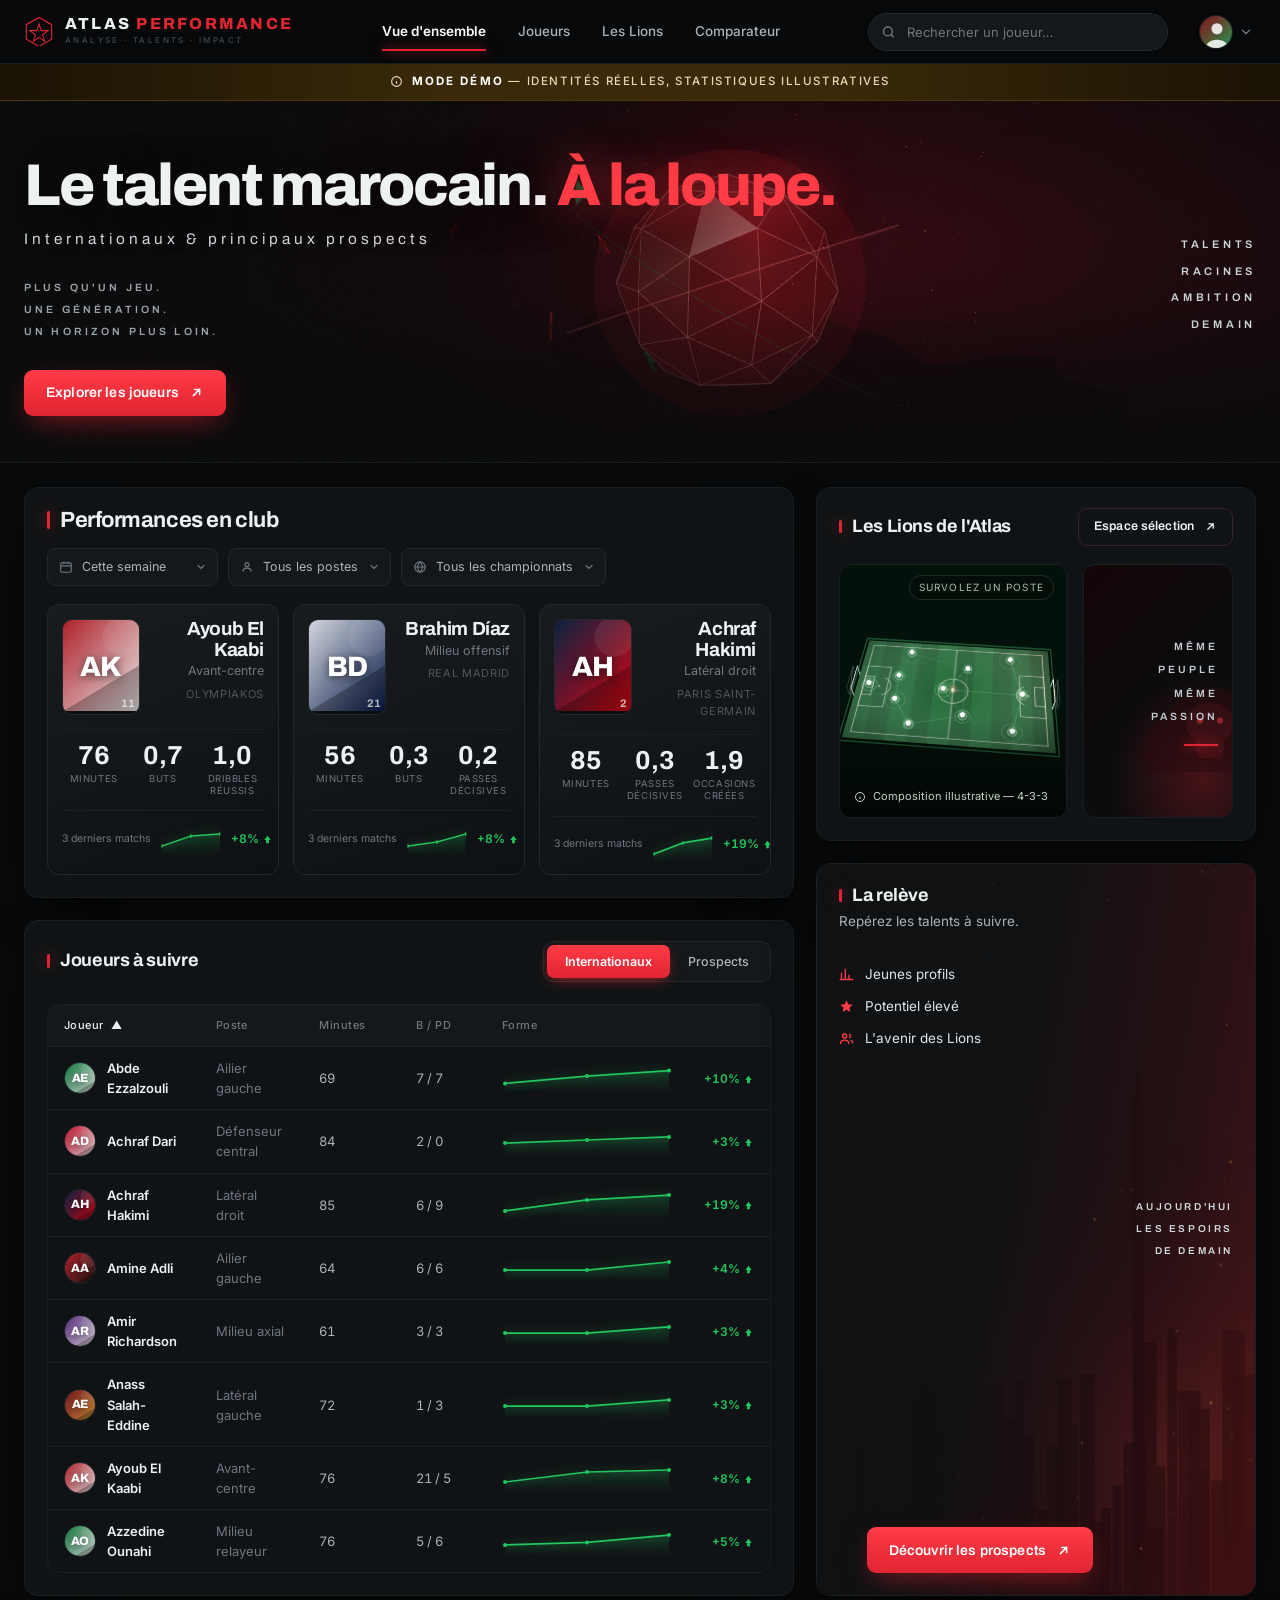
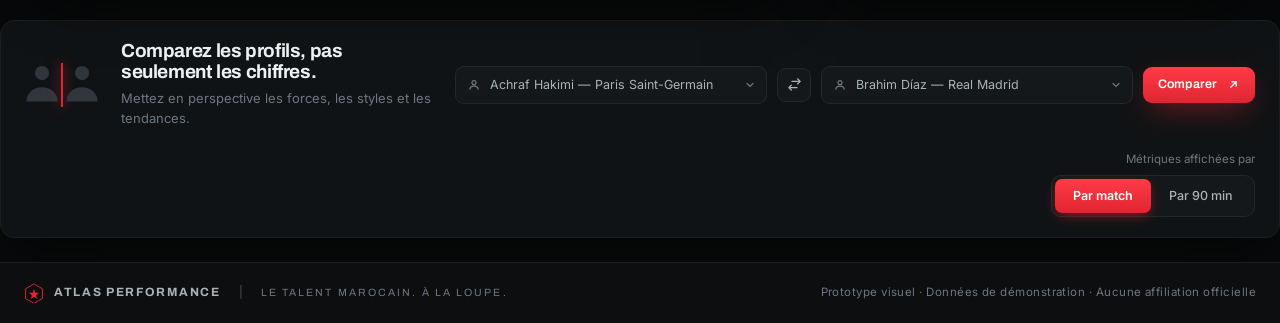
==== commit 0d922c3a: "Ajoute Atlas Performance : tableau de bord 3D des joueurs marocains Site statique (HTML + CSS + modu" ====
--- a/index.html
+++ b/index.html
@@ -1,3733 +1,457 @@
-<!doctype html>
-<html lang="en">
+<!DOCTYPE html>
+<html lang="fr">
 <head>
 <meta charset="utf-8">
 <meta name="viewport" content="width=device-width, initial-scale=1">
-<title>Kimi Antonelli — GRIDO1 Racing Systems</title>
-<script type="importmap">
-{
-  "imports": {
-    "three": "https://cdn.jsdelivr.net/npm/three@0.185.0/build/three.module.js",
-    "three/addons/": "https://cdn.jsdelivr.net/npm/three@0.185.0/examples/jsm/",
-    "lenis": "https://cdn.jsdelivr.net/npm/lenis@1.3.26/dist/lenis.mjs"
-  }
-}
-</script>
+<title>Atlas Performance — Le talent marocain. À la loupe.</title>
+<meta name="description" content="Tableau de bord 3D animé des statistiques des footballeurs marocains en activité : internationaux, prospects, composition des Lions de l'Atlas et comparateur de profils.">
+<meta name="theme-color" content="#08090a">
+
 <link rel="preconnect" href="https://fonts.googleapis.com">
 <link rel="preconnect" href="https://fonts.gstatic.com" crossorigin>
-<link href="https://fonts.googleapis.com/css2?family=Oswald:wght@400;500;700&family=Space+Grotesk:wght@400;500;700&display=swap" rel="stylesheet">
-<style>
-:root{
-  --raw-color-ice-50:#f7fafb; --raw-color-ice-100:#ebeef1; --raw-color-ice-200:#dfe5e9;
-  --raw-color-steel-400:#b6c1c8; --raw-color-ink-950:#090a0b; --raw-color-ink-900:#0e0f14;
-  --raw-color-ink-800:#1b1d24; --raw-color-ink-700:#2a2d36;
-  --raw-color-ink-alpha-35:rgb(9 10 11/.35); --raw-color-slate-500:#7a7a7a; --raw-color-slate-600:#4d4d4d;
-  --raw-color-slate-900:#1e1e1e; --raw-color-cyan-400:#02d2e3; --raw-color-cyan-alpha-25:rgb(2 210 227/.25);
-  --raw-color-stone-600:#535450; --raw-color-white-alpha-10:rgb(255 255 255/.1);
-  --raw-color-white-alpha-20:rgb(255 255 255/.2); --raw-color-ink-alpha-08:rgb(9 10 11/.08);
-  --raw-color-white-alpha-40:rgb(255 255 255/.4); --raw-color-white:#fff; --raw-color-orange-500:#ff6b00;
-  --raw-font-size-96:6rem; --raw-font-size-70:4.375rem; --raw-font-size-52:3.25rem; --raw-font-size-38:2.375rem;
-  --raw-font-size-20:1.25rem; --raw-font-size-18:1.125rem; --raw-font-size-16:1rem; --raw-font-size-14:.875rem;
-  --raw-font-size-12:.75rem; --raw-font-size-55:3.4375rem; --raw-font-size-36:2.25rem;
-  --raw-leading-95:.95; --raw-leading-90:.9; --raw-leading-72:.72; --raw-leading-110:1.1;
-  --raw-tracking-stat:-.08em; --raw-tracking-label:-.04em; --raw-tracking-eyebrow:-.02em;
-  --raw-radius-16:1rem; --raw-radius-48:3rem; --raw-radius-100:6.25rem;
-  --raw-duration-fast:150ms; --raw-duration-normal:250ms; --raw-duration-slow:700ms;
-  --background:var(--raw-color-ice-50); --foreground:var(--raw-color-ink-950);
-  --foreground-muted:var(--raw-color-ink-alpha-35); --surface-dark:var(--raw-color-ink-900);
-  --surface-dark-raised:var(--raw-color-ink-800); --surface-black:var(--raw-color-ink-950);
-  --surface-muted:var(--raw-color-ice-100); --surface-soft:var(--raw-color-ice-200);
-  --foreground-on-dark:var(--raw-color-white); --foreground-on-dark-muted:var(--raw-color-steel-400);
-  --foreground-on-dark-faint:var(--raw-color-white-alpha-40); --border-muted:var(--raw-color-ice-200);
-  --border-on-dark:var(--raw-color-ink-700); --map-dot:var(--raw-color-slate-500);
-  --map-grid:var(--raw-color-slate-600); --map-grid-ghost:var(--raw-color-slate-900);
-  --map-mark:var(--raw-color-ice-50); --timeline-outline:var(--raw-color-stone-600);
-  --timeline-fill:var(--raw-color-white-alpha-10); --timeline-rail:var(--raw-color-white-alpha-20);
-  --paddock-contour:var(--raw-color-ink-alpha-08); --footer-contour:var(--raw-color-white-alpha-10);
-  --accent:var(--raw-color-cyan-400); --accent-muted:var(--raw-color-cyan-alpha-25);
-  --type-impact:var(--raw-font-size-96); --type-display-lg:var(--raw-font-size-70);
-  --type-display:var(--raw-font-size-52); --type-heading:var(--raw-font-size-38);
-  --type-title:var(--raw-font-size-20); --type-lead:var(--raw-font-size-18);
-  --type-label:var(--raw-font-size-16); --type-body:var(--raw-font-size-14);
-  --type-eyebrow:var(--raw-font-size-12); --type-display-sm:var(--raw-font-size-55);
-  --type-year:var(--raw-font-size-36);
-  --leading-headline:.95; --leading-flat:.9; --leading-cap:.72; --leading-display:1.1;
-  --duration-fast:150ms; --duration-normal:250ms; --duration-plate:700ms;
-  --ease-entrance:cubic-bezier(.2,0,0,1); --ease-plate:cubic-bezier(.33,0,0,1);
-  --font-sans:"Space Grotesk",system-ui,sans-serif; --font-display:"Oswald",Impact,sans-serif;
-  color-scheme:light;
-}
-*{box-sizing:border-box}
-html{font-size:16px}
-@media (max-width:1920px){html{font-size:.833333vw}}
-@media (max-width:1440px){html{font-size:1.111111vw}}
-@media (max-width:1279px){html{font-size:16px}}
-html{overflow-x:hidden}
-body{background:var(--background);color:var(--foreground);min-height:100lvh;margin:0;font-family:var(--font-sans)}
-img{max-width:100%}
-h1,h2,h3,p,dl,dd,dt,ul{margin:0;padding:0}
-ul{list-style:none}
-a{color:inherit;text-decoration:none}
-button{font:inherit;color:inherit;background:none;border:0;cursor:pointer;padding:0}
-.sr-only{position:absolute;width:1px;height:1px;padding:0;margin:-1px;overflow:hidden;clip:rect(0,0,0,0);white-space:nowrap;border:0}
-[hidden]{display:none!important}
-
-/* ---- text engine ---- */
-.tx{display:flex;flex-wrap:wrap;column-gap:.3em}
-.tx .u{display:inline-block;will-change:transform,opacity}
-.tx.lh-95{line-height:.95}.tx.lh-9{line-height:.9}.tx.lh-72{line-height:.72}.tx.lh-11{line-height:1.1}
-
-/* ---- fail banner ---- */
-#asset-fail{position:fixed;left:0;right:0;top:0;z-index:9999;background:#2a0000;color:#ffb4b4;font:12px/1.4 monospace;padding:6px 10px;display:none}
-#asset-fail.show{display:block}
-
-/* ---- loading veil ---- */
-#veil{position:fixed;inset:0;z-index:50;display:flex;flex-direction:column;align-items:center;justify-content:center;background:var(--background)}
-#veil .helmet-box{width:7.2rem;height:8.5rem;-webkit-mask-image:url("data:image/svg+xml,%3Csvg xmlns='http://www.w3.org/2000/svg'/%3E");mask-size:contain;mask-repeat:no-repeat;mask-position:center;-webkit-mask-repeat:no-repeat;-webkit-mask-position:center;-webkit-mask-size:contain;position:relative;overflow:hidden}
-#veil .helmet-shell{position:absolute;inset:0;background:var(--foreground);opacity:.12}
-#veil .helmet-fill{position:absolute;inset:0;background:var(--foreground);transform-origin:top;transform:scaleY(0)}
-#veil .veil-name{margin-top:1.75rem;font-family:var(--font-sans);text-transform:uppercase;line-height:.9;letter-spacing:.18em;font-size:var(--type-lead);opacity:0;transform:translateY(.6rem)}
-#veil .meter{margin-top:1.25rem;width:12rem;height:4px;background:var(--border-muted)}
-#veil .meter-fill{height:100%;background:var(--foreground);transform-origin:left;transform:scaleX(0)}
-#veil.exit{pointer-events:none}
-
-/* ---- stack ---- */
-.stack{position:relative;background:var(--surface-black)}
-.pin{position:sticky;top:0}
-.pin .pin-inner{transform-origin:center}
-.pin .shade{position:absolute;inset:0;background:var(--surface-black);opacity:0;pointer-events:none}
-
-/* ---- hero ---- */
-[data-hero]{position:relative;isolation:isolate;min-height:100lvh;overflow:hidden;background:var(--background);z-index:0}
-[data-hero] canvas.scene{position:absolute;inset:0;width:100%;height:100%;transform:translateZ(0);backface-visibility:hidden;will-change:transform;pointer-events:none}
-[data-hero] .ramp{position:absolute;inset-inline:0;bottom:0;height:22%;z-index:10;pointer-events:none;display:none;
-  background-image:linear-gradient(to bottom,color-mix(in srgb,var(--background) 0%,transparent) 0%,color-mix(in srgb,var(--background) 6%,transparent) 26%,color-mix(in srgb,var(--background) 20%,transparent) 46%,color-mix(in srgb,var(--background) 45%,transparent) 64%,color-mix(in srgb,var(--background) 74%,transparent) 80%,color-mix(in srgb,var(--background) 93%,transparent) 91%,var(--background) 100%)}
-@media(max-width:1279px){[data-hero] .ramp{display:block}}
-[data-hero] .content{position:relative;z-index:20;min-height:100lvh;display:flex;flex-direction:column;padding:1.5rem}
-@media(max-height:500px){[data-hero] .content{padding-top:.75rem;padding-bottom:.75rem}}
-@media(max-width:639px){[data-hero] .content{padding-inline:2rem}}
-[data-hero] header{display:flex;align-items:center;justify-content:space-between;position:relative;z-index:30}
-[data-hero] header img.logo{height:1.5rem;width:auto}
-[data-hero] nav.main{position:absolute;left:50%;transform:translateX(-50%);display:none}
-@media(min-width:1280px){[data-hero] nav.main{display:block}}
-[data-hero] nav.main ul{display:flex;gap:4rem}
-[data-hero] nav.main a{font-size:var(--type-label);text-transform:uppercase;line-height:.9;transition:color var(--duration-fast) var(--ease-entrance)}
-[data-hero] nav.main a:hover{color:var(--accent)}
-[data-hero] .garage{display:none;font-weight:700;font-size:var(--type-label);text-transform:uppercase;line-height:.9;transition:color var(--duration-fast) var(--ease-entrance)}
-[data-hero] .garage:hover{color:var(--accent)}
-@media(min-width:1280px){[data-hero] .garage{display:inline}}
-.burger{display:block;padding:.5rem;margin-right:-.5rem}
-@media(min-width:1280px){.burger{display:none}}
-.burger .bar{width:1.5rem;height:1px;background:var(--foreground);margin:.15625rem 0}
-#sheet{position:fixed;inset:0;z-index:50;background:var(--background);padding:1.5rem 2rem;display:flex;flex-direction:column;opacity:0}
-#sheet .row1{display:flex;align-items:center;justify-content:space-between}
-#sheet .close{width:1.5rem;height:1.5rem;position:relative}
-#sheet .close span{position:absolute;left:0;top:50%;width:100%;height:1px;background:var(--foreground)}
-#sheet .close span:nth-child(1){transform:rotate(45deg)}
-#sheet .close span:nth-child(2){transform:rotate(-45deg)}
-#sheet nav{flex:1;display:flex;flex-direction:column;justify-content:center;gap:1rem}
-@media(min-width:640px){#sheet nav{gap:1.5rem}}
-#sheet nav a{font-family:var(--font-display);font-weight:700;font-size:var(--type-heading);text-transform:uppercase;line-height:.95;opacity:0;transform:translateY(.75rem);display:inline-block}
-@media(min-width:640px){#sheet nav a{font-size:var(--type-display)}}
-#sheet nav a:hover{color:var(--accent)}
-
-[data-hero] .mid{flex:1;display:flex;align-items:center;justify-content:space-between}
-@media(max-width:1279px){[data-hero] .mid{position:absolute;inset:0;margin-inline:-1.5rem;display:block}}
-@media(max-width:1023px){[data-hero] .mid{top:auto;bottom:0;height:70%}}
-@media(max-width:639px){[data-hero] .mid{height:64%}}
-[data-hero] .box{position:relative;height:100%}
-@media(max-width:1279px){[data-hero] .box{position:absolute;inset-inline:0;bottom:0;height:calc(100% - 4rem)}}
-@media(max-width:767px){[data-hero] .box{height:calc(100% - 2rem)}}
-@media(max-width:1023px){[data-hero] .box{height:100%}}
-[data-hero] .layout{position:relative;z-index:20}
-@media(max-width:1279px){[data-hero] .layout{position:absolute;inset:0;display:flex;flex-direction:column;padding-block:1.5rem;padding-inline:3rem;gap:2rem;pointer-events:none}
-  [data-hero] .layout>*{pointer-events:auto}}
-@media(max-height:500px){[data-hero] .layout{gap:1rem;padding-block:.75rem}}
-@media(max-width:767px){[data-hero] .layout{gap:1.5rem}}
-@media(max-width:1023px){[data-hero] .layout{gap:1rem}}
-@media(max-width:639px){[data-hero] .layout{gap:.5rem;padding-inline:3.5rem}}
-@media(min-width:768px) and (max-width:1279px){[data-hero] .id-panels-row{display:flex;justify-content:space-between;gap:2rem}}
-
-[data-hero] .identity{max-width:26.0625rem;display:flex;align-items:center;gap:6.0625rem;order:2}
-@media(max-width:1279px){[data-hero] .identity{gap:0;max-width:none;display:block}}
-[data-hero] .driver-id{position:absolute;left:20.0625rem;top:.5625rem;font-size:var(--type-label);text-transform:uppercase;color:var(--foreground-muted)}
-@media(max-width:1279px){[data-hero] .driver-id{position:static;margin-bottom:1rem}}
-@media(max-height:500px){[data-hero] .driver-id{margin-bottom:.25rem}}
-[data-hero] h1{font-family:var(--font-display);font-weight:700;text-transform:uppercase;line-height:.95;font-size:var(--type-display-lg);max-width:6em;justify-content:flex-start;text-align:left}
-@media(max-height:500px){[data-hero] h1{font-size:var(--type-heading)}}
-@media(min-width:768px){[data-hero] h1{font-size:var(--type-impact)}}
-@media(min-width:1024px) and (max-width:1279px){[data-hero] h1{font-size:var(--type-display-lg)}}
-@media(min-width:1280px){[data-hero] h1{font-size:var(--type-impact)}}
-[data-hero] .meta{display:flex;flex-direction:column;gap:1rem;margin-top:1.5rem}
-@media(max-height:500px){[data-hero] .meta{gap:.25rem}}
-[data-hero] .meta li{display:flex;align-items:center;gap:.5rem;font-size:var(--type-lead);text-transform:uppercase;line-height:.9;opacity:0;transform:translateY(.75rem)}
-[data-hero] .meta img{display:block}
-
-[data-hero] .panels{display:flex;flex-direction:column;gap:2rem;width:13.625rem;order:3;opacity:0;transform:translateY(1.25rem)}
-@media(max-width:639px){[data-hero] .panels{display:none}}
-@media(max-width:767px){[data-hero] .panels{flex-direction:row;flex-wrap:wrap}}
-[data-hero] .bpanel{position:relative;padding:1rem}
-@media(max-width:639px){[data-hero] .bpanel{padding:1rem 1.375rem 1.1875rem}}
-[data-hero] .bpanel svg.corner{position:absolute;width:.625rem;height:.625rem;color:var(--foreground)}
-[data-hero] .bpanel .c-tr{top:0;right:0}
-[data-hero] .bpanel .c-tl{top:0;left:0;transform:scaleX(-1)}
-[data-hero] .bpanel .c-bl{bottom:0;left:0;transform:scale(-1)}
-[data-hero] .bpanel .c-br{bottom:0;right:0;transform:scaleY(-1)}
-[data-hero] .eyebrow{font-size:var(--type-eyebrow);font-weight:500;text-transform:uppercase;line-height:.9;letter-spacing:-.02em;color:var(--accent)}
-[data-hero] .next-race dl{font-size:var(--type-body);text-transform:uppercase;line-height:.9;margin-top:1rem;display:flex;flex-direction:column;gap:.375rem}
-[data-hero] .next-race dt{font-weight:700}
-[data-hero] .next-race .maprow{display:flex;align-items:flex-end;justify-content:space-between}
-@media(min-width:768px){[data-hero] .next-race .maprow{display:block}}
-[data-hero] .next-race img.circuit{width:4.375rem;height:6.25rem;object-fit:contain;object-position:right;margin-top:1.75rem}
-@media(max-width:767px){[data-hero] .next-race img.circuit{width:3.125rem;height:4.875rem;object-position:left;margin-top:0}}
-[data-hero] .stats dl{margin-top:1.5rem;display:grid;grid-template-columns:repeat(3,1fr);gap:1rem}
-@media(max-width:767px){[data-hero] .stats dl{display:flex;width:10.75rem;justify-content:space-between}}
-[data-hero] .stats dd{font-family:var(--font-display);font-weight:500;font-size:var(--type-heading);line-height:.72;letter-spacing:-.08em}
-[data-hero] .stats dt{font-size:var(--type-eyebrow);text-transform:uppercase;letter-spacing:-.04em;white-space:nowrap}
-@media(max-width:767px){[data-hero] .stats dd,[data-hero] .stats dt{text-align:center}}
-
-[data-hero] .actions{margin-top:.5rem;display:flex;flex-direction:column;gap:1rem;opacity:0;transform:translateY(.75rem)}
-@media(max-width:639px){[data-hero] .actions{margin-top:0}}
-@media(min-width:640px){[data-hero] .actions{display:grid;grid-template-columns:1fr auto 1fr;align-items:end;gap:2rem}}
-[data-hero] .trailer{display:none;align-items:center;gap:.375rem}
-@media(min-width:640px){[data-hero] .trailer{display:flex}}
-[data-hero] .trailer img{width:2rem;height:2rem}
-[data-hero] .trailer .lines{display:flex;flex-direction:column;font-size:var(--type-body);text-transform:uppercase;line-height:.9;gap:.15rem}
-[data-hero] .trailer .watch{font-weight:500;transition:color var(--duration-fast) var(--ease-entrance)}
-[data-hero] .trailer a:hover .watch{color:var(--accent)}
-[data-hero] .trailer .time{color:var(--foreground-muted)}
-[data-hero] .cta{position:relative;height:3.5rem;width:100%;font-size:var(--type-title);display:flex;align-items:center;justify-content:center;gap:1.6em}
-@media(min-width:640px){[data-hero] .cta{height:2.5em;width:11em}}
-[data-hero] .cta svg{position:absolute;inset:0;overflow:visible}
-[data-hero] .cta .flood{transform-origin:left;transform:scaleX(0);transition:transform var(--duration-normal) var(--ease-plate)}
-[data-hero] .cta:hover .flood{transform:scaleX(1)}
-[data-hero] .cta .label{position:relative;z-index:2;text-transform:uppercase;line-height:.9;color:var(--accent);transition:color var(--duration-normal)}
-[data-hero] .cta:hover .label{color:var(--surface-black)}
-[data-hero] .cta .arrow{position:relative;z-index:2;width:.65em;height:.5em;stroke:var(--accent);transition:transform var(--duration-fast),stroke var(--duration-normal)}
-[data-hero] .cta:hover .arrow{transform:translateX(.25rem);stroke:var(--surface-black)}
-[data-hero] .socials{display:none;gap:2rem;font-size:var(--type-body);text-transform:uppercase;justify-content:flex-end}
-@media(min-width:640px){[data-hero] .socials{display:flex}}
-@media(min-width:1280px){[data-hero] .socials{gap:3.6875rem}}
-[data-hero] .socials a{transition:color var(--duration-fast) var(--ease-entrance)}
-[data-hero] .socials a:hover{color:var(--accent)}
-
-/* Below md ramp 2 */
-@media(max-width:767px){
-  [data-hero] .box::after{content:"";position:absolute;inset-inline:0;bottom:-13rem;height:26rem;background:linear-gradient(to bottom,transparent,var(--background) 60%,var(--background));pointer-events:none}
-}
-
-/* ===================== SEASON ===================== */
-[data-season]{container-type:inline-size;position:relative;isolation:isolate;min-height:var(--season-h,100lvh);overflow:hidden;background:var(--surface-black);color:var(--foreground-on-dark)}
-@media(max-width:1023px){[data-season]{--gutter-min:32px;--type-min:13px;--copy-min-size:17px;--copy-min-w:15rem;--head-min:6.6667cqw;--plate-w:277px;--plate-h:78px;--plate-cell:83px;--plate-badge-gap:11px;--plate-globe-w:37px;--plate-globe-h:23px;--plate-stats-left:16px;--plate-stats-gap:8px;--plate-eyebrow:12px;--plate-body:14px}}
-@media(max-width:639px){[data-season]{--head-min:40px;--head-air:20px;--season-h:680px}}
-[data-season] .stage-wrap{position:absolute;inset:0}
-[data-season] .chequer{position:absolute;inset-inline:0;top:0;height:34svh;pointer-events:none;z-index:10}
-@media(max-width:639px){[data-season] .chequer{z-index:0}}
-[data-season] .copy-col{position:relative;min-height:var(--season-h,100lvh);display:flex;flex-direction:column;justify-content:space-between;gap:4rem;padding:4.8611cqw 1.5rem 2rem;z-index:20}
-@media(min-width:640px){[data-season] .copy-col{padding-inline:max(2.2222cqw,var(--gutter-min,0px));padding-bottom:max(2rem,var(--gutter-min,0px))}}
-[data-season] h2{font-family:var(--font-display);font-weight:700;text-transform:uppercase;line-height:.95;color:var(--accent);font-size:max(3.8194cqw,var(--head-min,0px))}
-[data-season] .rule{margin-top:max(1.9444cqw,var(--head-air,0px));width:1.6667cqw;height:.1389cqw;background:var(--accent);transform-origin:left;transform:scaleX(0);opacity:0}
-[data-season] .intro{margin-top:max(2.0833cqw,var(--head-air,0px));width:max(16.1111cqw,var(--copy-min-w,0px));font-size:max(1.25cqw,var(--copy-min-size,0px));text-transform:uppercase;line-height:1.1}
-[data-season] .plate{align-self:flex-end;position:relative;width:var(--plate-w,19.2361cqw);height:var(--plate-h,5.4167cqw);display:grid;grid-template-columns:var(--plate-cell,5.7639cqw) 1fr;opacity:0;transform:translateY(.75rem)}
-[data-season] .plate svg.frame{position:absolute;inset:0;overflow:visible}
-[data-season] .plate .badge{display:flex;flex-direction:column;align-items:center;justify-content:center;gap:var(--plate-badge-gap,.7639cqw)}
-[data-season] .plate .globe{width:var(--plate-globe-w,2.5694cqw);height:var(--plate-globe-h,1.5972cqw)}
-[data-season] .plate .badge .tx{font-size:var(--plate-eyebrow,max(.8333cqw,var(--type-min,0px)));line-height:.72;letter-spacing:-.02em;gap:.3em}
-[data-season] .plate .stats{padding-left:var(--plate-stats-left,1.1111cqw);display:flex;flex-direction:column;justify-content:center;gap:var(--plate-stats-gap,.5556cqw);text-transform:uppercase;line-height:.72;font-size:var(--plate-body,max(.9722cqw,var(--type-min,0px)))}
-[data-season] .plate .stats .row{display:flex;gap:.35em;white-space:nowrap}
-[data-season] .plate .stats dt{color:var(--accent)}
-[data-season] .plate .stats dd{color:var(--foreground-on-dark)}
-[data-season] .stage{position:absolute;left:0;top:0;width:1440px;height:800px;transform-origin:top left}
-[data-season] .stage-frame{position:absolute;inset:0;overflow:hidden}
-@media(min-width:1024px){[data-season] .stage-frame{mask-image:linear-gradient(to bottom,transparent 0,#000 10%,#000 90%,transparent 100%);-webkit-mask-image:linear-gradient(to bottom,transparent 0,#000 10%,#000 90%,transparent 100%)}}
-[data-season] .map-box{position:absolute;left:0;top:-4.559px;width:1438.43px;height:809.11px}
-[data-season] .map-box canvas.dots{position:absolute;inset:0;width:100%;height:100%}
-[data-season] .map-box svg.map{position:absolute;inset:0;width:100%;height:100%;overflow:visible}
-[data-season] canvas.trace{position:absolute;left:0;top:0;width:1440px;height:800px}
-[data-season] .season-cursor{cursor:crosshair}
-
-/* ===================== TIMELINE ===================== */
-[data-timeline]{container-type:inline-size;position:relative;isolation:isolate;width:100%;background:var(--surface-black);color:var(--foreground-on-dark);padding-bottom:var(--bottom-pad,10.4167cqw);z-index:20}
-@media(max-width:1023px){[data-timeline]{overflow-x:clip;--copy-min-size:17px;--head-min:6.6667cqw;--head-w-min:82cqw;--year-min:30px;--copy-min-w:200px}}
-@media(min-width:640px) and (max-width:1023px){[data-timeline]{--top-pad-extra:16cqw;--head-top:var(--bottom-pad,10.4167cqw)}}
-@media(max-width:639px){[data-timeline]{--head-min:40px;--top-pad-extra:15cqw;--copy-min-w:320px;--gutter-min:24px;--bottom-pad:5cqw}}
-@media(min-width:640px){[data-timeline]{--copy-max-w:26.9444cqw}}
-[data-timeline] .chequer{position:relative;z-index:30}
-[data-timeline] .wrap{position:relative;width:100%;padding-top:calc(var(--top-pad,11.7361cqw) + var(--top-pad-extra,0px))}
-@media(max-width:639px){[data-timeline] .wrap{display:flex;flex-direction:column;gap:2.5rem;padding-inline:var(--gutter,24px);padding-top:2.5rem}}
-[data-timeline] .theading{position:absolute;z-index:20;top:var(--head-top,max(2.2222cqw,var(--gutter-min,0px)));right:max(2.2222cqw,var(--gutter-min,0px));width:max(20.3472cqw,var(--head-w-min,0px));display:flex;flex-direction:column;align-items:flex-end;text-align:right}
-[data-timeline] .theading .tx{font-family:var(--font-display);font-weight:700;text-transform:uppercase;line-height:.95;color:var(--accent);font-size:max(3.8194cqw,var(--head-min,0px));justify-content:flex-end}
-@media(max-width:639px){[data-timeline] .theading{position:static;text-align:left;width:auto;align-items:flex-start}
-  [data-timeline] .theading .tx{justify-content:flex-start}}
-[data-timeline] .rail{position:absolute;bottom:0;left:50%;transform:translateX(-50%);z-index:10;width:1.1111cqw;top:var(--rail-top,0)}
-@media(max-width:639px){[data-timeline] .rail{display:none}}
-[data-timeline] .rail svg{overflow:visible;width:100%}
-.trow{position:relative;width:100%}
-.trow.centre{height:32.0833cqw}
-.trow.side{height:15.0694cqw}
-@media(max-width:639px){.trow{height:auto!important}}
-.tplate{position:absolute;inset-block:0;overflow:hidden;background:var(--timeline-fill)}
-.tplate.centre{width:49.3056cqw;left:50%;transform:translateX(-50%)}
-.tplate.side{width:23.125cqw}
-.tplate.side.left{left:max(2.2222cqw,var(--gutter-min,0px))}
-.tplate.side.right{right:max(2.2222cqw,var(--gutter-min,0px))}
-@media(max-width:639px){.tplate{position:relative;width:82%;aspect-ratio:710/462;margin-bottom:0}
-  .tplate.mleft{margin-right:auto}.tplate.mright{margin-left:auto}}
-.tplate .fill-inset{position:absolute;inset:0;transition:inset var(--duration-plate,700ms) var(--ease-plate)}
-.tplate:hover .fill-inset{inset:5%}
-.tplate .fill-inset img{position:absolute;top:0;left:0;width:100%;height:110%;object-fit:cover;object-position:top}
-.tplate svg.outline{position:absolute;inset:0;width:100%;height:100%;overflow:visible;stroke:var(--timeline-outline);fill:none}
-.tyear{position:absolute;left:50%;top:50%;transform:translate(-50%,-50%);z-index:20;pointer-events:none;font-family:var(--font-display);font-weight:700;text-transform:uppercase;line-height:.95;color:var(--accent);font-size:max(3.8194cqw,var(--year-min,0px))}
-@media(max-width:639px){.tyear{position:relative;left:auto;top:-28.8cqw;transform:none;height:0;width:82%;text-align:center}}
-.tcopy{position:absolute;left:70.8333cqw;top:50%;transform:translateY(-50%);z-index:20;pointer-events:none;text-transform:uppercase;line-height:1.1;color:#fff;width:min(max(15.8333cqw,var(--copy-min-w,0px)),var(--copy-max-w,100vw));font-size:max(1.25cqw,var(--copy-min-size,0px));opacity:0;transform:translate(0,calc(-50% + .75rem))}
-[data-timeline].dim-others .trow:not(:hover){opacity:.3;transition:opacity var(--duration-plate,700ms) var(--ease-plate)}
-[data-timeline] .trow{transition:opacity var(--duration-plate,700ms) var(--ease-plate)}
-
-/* ===================== PADDOCK ===================== */
-[data-paddock]{container-type:inline-size;position:relative;isolation:isolate;min-height:var(--block-h,100lvh);width:100%;overflow:hidden;background:var(--background);color:var(--foreground)}
-[data-paddock] canvas.contour{position:absolute;inset:0;width:100%;height:100%;pointer-events:none}
-[data-paddock] .band{position:absolute;inset-inline:0;bottom:0;height:calc(11.7361cqw * var(--band-scale,1));background:var(--surface-black)}
-[data-paddock] .fig-layer{position:absolute;inset:0;z-index:10}
-[data-paddock] .fig-layer img{position:absolute;bottom:var(--fig-lift,0px);left:var(--fig-x-override,65.6917%);transform:translateX(-50%);height:min(calc(102.0363% * var(--fig-fit,1)),var(--fig-cap,100000px));width:auto;aspect-ratio:1.15881;object-fit:cover;user-select:none}
-[data-paddock] .fig-fade{position:absolute;inset-inline:0;bottom:0;z-index:10;height:calc(11.7361cqw * var(--band-scale,1));background:linear-gradient(to bottom,rgb(9 10 11/0) 0%,var(--surface-black) var(--band-fade,38.685%))}
-[data-paddock] .chequer{z-index:30}
-@media(max-width:639px){[data-paddock] .chequer{z-index:0}}
-[data-paddock] .pheading{position:absolute;z-index:20;left:var(--head-left,2.2222cqw);top:var(--head-top,2.2222cqw)}
-[data-paddock] .pheading .tx{font-family:var(--font-display);font-weight:700;text-transform:uppercase;line-height:.95;color:var(--foreground);font-size:max(max(6.6667cqw,var(--type-min,0px)),var(--head-min,0px))}
-[data-paddock] .intro{position:absolute;z-index:20;left:var(--intro-left,2.2222cqw);bottom:var(--intro-bottom,calc(11.7361cqw * var(--band-scale,1) + 2.2222cqw));width:max(23.4722cqw,var(--intro-min-w,0px));display:flex;flex-direction:column;gap:var(--intro-gap,2.7778cqw)}
-[data-paddock] .intro p{text-transform:uppercase;line-height:1.1;font-size:max(1.25cqw,var(--copy-min-size,0px))}
-.pcta{position:relative;height:var(--cta-h,3.4722cqw);width:calc(var(--cta-h,3.4722cqw) * 4.34);display:flex;align-items:center;opacity:0;transform:translateY(.75rem)}
-.pcta svg.frame{position:absolute;inset:0;overflow:visible}
-.pcta .flood{transform-origin:left;transform:scaleX(0);transition:transform var(--duration-normal) var(--ease-plate)}
-.pcta:hover .flood{transform:scaleX(1)}
-.pcta .label{position:relative;left:calc(var(--cta-h,3.4722cqw) * 24/50);gap:calc(var(--cta-h,3.4722cqw) * 32/50);display:flex;align-items:center;font-size:calc(var(--cta-h,3.4722cqw) * 20/50);text-transform:uppercase;line-height:.9;color:var(--accent);transition:color var(--duration-normal)}
-.pcta:hover .label{color:var(--surface-black)}
-.pcta .arrow{width:calc(var(--cta-h,3.4722cqw) * 13.71/50);height:calc(var(--cta-h,3.4722cqw) * 10.71/50);stroke:var(--accent);transition:transform var(--duration-fast),stroke var(--duration-normal)}
-.pcta:hover .arrow{transform:translateX(.25rem);stroke:var(--surface-black)}
-[data-paddock] .panel-u{--U:calc(100cqw / 1440)}
-@media(min-width:640px) and (max-width:1023px){[data-paddock] .panel-u{--U:1px}}
-[data-paddock] .panel{position:absolute;z-index:20;display:none}
-@media(min-width:640px){[data-paddock] .panel{display:block}}
-[data-paddock] .panel svg.brackets{position:absolute;inset:0;overflow:visible;color:var(--foreground);opacity:0}
-[data-paddock] .panel .col{position:absolute;color:var(--foreground)}
-[data-paddock] .panel .col .lbl{color:var(--foreground-muted);white-space:nowrap}
-.pstat-row{display:flex;align-items:flex-end;gap:calc(var(--U,1px)*24)}
-.pstat-row img{width:calc(var(--U,1px)*31)}
-.pstat-row .lv{display:flex;flex-direction:column}
-.pstat-row dt{font-size:calc(var(--U,1px)*12);text-transform:uppercase;letter-spacing:calc(var(--U,1px)*-.48)}
-.pstat-row dd{font-family:var(--font-display);font-weight:500;font-size:calc(var(--U,1px)*38);line-height:.72;letter-spacing:calc(var(--U,1px)*-3.04)}
-.prule{height:1px;background:var(--foreground-muted);transform-origin:left;transform:scaleX(0);margin:calc(var(--U,1px)*24) 0 calc(var(--U,1px)*23)}
-[data-paddock] .cal-strip{position:absolute;inset-inline:0;bottom:0;z-index:20;height:calc(11.7361cqw * var(--band-scale,1))}
-[data-paddock] .cal-link{position:absolute;height:1px;transform-origin:left;transform:scaleX(0)}
-[data-paddock] .cal-card{position:absolute;display:flex;flex-direction:column;align-items:center;text-transform:uppercase;gap:.75em;opacity:0;transform:translateY(.5rem)}
-[data-paddock] .cal-card .round{color:var(--foreground-on-dark-muted)}
-[data-paddock] .cal-card .round.live{color:var(--accent)}
-[data-paddock] .cal-card .name{font-family:var(--font-display);font-weight:700;line-height:.95;color:#fff;opacity:0;transform:translateY(.3em)}
-[data-paddock] .cal-card .date{color:var(--foreground-on-dark-muted)}
-[data-paddock] .cal-card .date.live{color:var(--accent)}
-[data-paddock] .cal-mark{position:absolute;opacity:0}
-[data-paddock] .cal-mark svg{overflow:visible}
-[data-paddock] .live-bracket{position:absolute;color:var(--accent);opacity:0;pointer-events:none}
-@media(max-width:639px){
-  [data-paddock] .panel,[data-paddock] .fig-layer{display:none}
-  [data-paddock] .cal-strip{position:static;height:auto;padding:1.5rem 4%;display:grid;grid-template-columns:repeat(3,1fr);gap:.75rem 1.25rem;border-top:1px solid rgb(255 255 255/.15)}
-  [data-paddock] .cal-link,[data-paddock] .cal-mark,[data-paddock] .live-bracket{display:none}
-  [data-paddock] .cal-card{position:static;opacity:1;transform:none;align-items:flex-start}
-}
-
-/* ===================== FOOTER ===================== */
-[data-footer]{container-type:inline-size;position:relative;isolation:isolate;min-height:var(--foot-h,100lvh);width:100%;overflow:hidden;background:var(--accent)}
-[data-footer] .panel-edge{position:absolute;inset:1.1111cqw;overflow:hidden;background:var(--surface-black);color:var(--foreground-on-dark)}
-[data-footer] canvas.contour{position:absolute;inset:0;width:100%;height:100%;pointer-events:none}
-[data-footer] .fig-group{position:absolute;inset:0;z-index:10;transform-origin:bottom;scale:var(--fig-scale,1);translate:var(--fig-shift,0)}
-@media(max-width:639px){[data-footer] .fig-group{display:none}}
-[data-footer] .fig-parallax{position:relative;width:100%;height:100%}
-[data-footer] img.body{position:absolute;z-index:10;left:50%;bottom:-1.225%;height:96.078%;aspect-ratio:1.15902;transform:translateX(-50%);object-fit:cover;mask-image:linear-gradient(to bottom,transparent 69%,black 72%);-webkit-mask-image:linear-gradient(to bottom,transparent 69%,black 72%)}
-[data-footer] img.helmet{position:absolute;z-index:11;left:50%;top:1.25%;height:83.364%;aspect-ratio:1.5;transform:translateX(-50%)}
-[data-footer] .logo{position:absolute;z-index:20;left:var(--foot-gutter,2.2222cqw);top:var(--foot-gutter,2.2222cqw);width:var(--logo-w,7.3611cqw);height:var(--logo-h,1.6667cqw);background:var(--accent);-webkit-mask-size:100% 100%;mask-size:100% 100%;-webkit-mask-repeat:no-repeat;mask-repeat:no-repeat;opacity:0}
-[data-footer] .fheading{position:absolute;z-index:20;top:var(--foot-head-top,var(--foot-gutter,2.2222cqw));right:var(--foot-head-right,var(--foot-gutter,2.2222cqw));width:max(25.6944cqw,var(--head-w-min,0px));text-align:right;display:flex;flex-direction:column;align-items:flex-end}
-[data-footer] .fheading .tx{font-family:var(--font-display);font-weight:700;text-transform:uppercase;line-height:.95;color:var(--accent);font-size:max(3.8194cqw,var(--foot-head-min,0px));justify-content:flex-end}
-@media(max-width:639px){[data-footer] .fheading{display:none}}
-[data-footer] nav.fnav{position:absolute;z-index:20;left:0;margin-left:var(--foot-gutter,2.2222cqw);top:var(--nav-mid,50%);transform:translateY(-50%);width:var(--nav-w,10.9722cqw);display:flex;flex-direction:column;gap:var(--nav-gap,max(.8333cqw,var(--type-min,0px)))}
-[data-footer] nav.fnav a{font-family:var(--font-display);font-weight:700;text-transform:uppercase;line-height:.95;color:#fff;display:block;width:max-content;height:var(--nav-row,max(2.3611cqw,var(--type-min,0px)));font-size:var(--nav-size,max(2.5cqw,var(--type-min,0px)))}
-[data-footer] nav.fnav a:hover{color:var(--accent)}
-[data-footer] .foot-row{position:absolute;z-index:20;bottom:max(2.2222cqw,var(--foot-bottom-min,0px));opacity:0;transform:translateY(.75rem)}
-[data-footer] .copyright{left:var(--foot-gutter,2.2222cqw);width:max(15.2778cqw,var(--foot-copy-min,0px));font-size:max(.9722cqw,var(--type-min,0px));text-transform:uppercase;line-height:1.1;color:var(--foreground-on-dark-faint)}
-[data-footer] .fcta{left:var(--cta-left,40.4861cqw);width:275px;height:50px;display:flex;align-items:center}
-[data-footer] .fcta svg{position:absolute;inset:0;overflow:visible}
-[data-footer] .fcta .flood{fill:var(--accent);transform-origin:left;transform:scaleX(0);transition:transform var(--duration-normal) var(--ease-plate)}
-[data-footer] .fcta:hover .flood{transform:scaleX(1)}
-[data-footer] .fcta .label{position:relative;left:calc(var(--cta-h,50px) * 24/50);gap:calc(var(--cta-h,50px) * 32/50);display:flex;align-items:center;font-size:calc(var(--cta-h,50px) * 20/50);text-transform:uppercase;line-height:.9;color:var(--accent);transition:color var(--duration-normal)}
-[data-footer] .fcta:hover .label{color:var(--surface-black)}
-[data-footer] .fcta .arrow{width:calc(var(--cta-h,50px) * 13.71/50);height:calc(var(--cta-h,50px) * 10.71/50);stroke:var(--accent)}
-[data-footer] .fcta:hover .arrow{stroke:var(--surface-black)}
-[data-footer] .fsocials{right:var(--social-right,var(--foot-gutter,2.2222cqw));width:max(14.3056cqw,var(--social-min-w,0px));font-size:max(.9722cqw,var(--type-min,0px));display:flex;justify-content:space-between;text-transform:uppercase;color:#fff}
-[data-footer] .fsocials a:hover{color:var(--accent)}
-@media(max-width:1023px){[data-footer]{--type-min:13px;--foot-bottom-min:5cqw;--head-min:6.6667cqw;--head-w-min:44cqw;--foot-head-min:6.6667cqw}}
-@media(min-width:640px) and (max-width:1023px){[data-footer]{--foot-h:104cqw;--fig-scale:.87;--fig-shift:3%;--logo-w:106px;--logo-h:24px;--nav-size:36px;--nav-gap:12px;--nav-row:34px;--cta-left:50%;--foot-copy-min:200px;--cta-h:50px}
-  [data-footer] .fcta{transform:translateX(-50%)}}
-@media(max-width:639px){[data-footer]{--foot-gutter:24px;--foot-h:680px;--nav-mid:282px}
-  [data-footer] .fcta{left:24px;width:calc(100cqw - 48px)}
-  [data-footer] .fsocials{left:24px;right:auto;bottom:151px}
-  [data-footer] .copyright{bottom:auto}
-}
-
-/* ===================== NEWS CAROUSEL ===================== */
-[data-news]{position:relative;background:var(--surface-black);color:var(--foreground-on-dark);padding:4rem 0 5rem}
-.news-head{padding:0 2.2222vw;margin-bottom:2rem}
-@media(max-width:639px){.news-head{padding-inline:24px}}
-[data-news] h2{font-family:var(--font-display);font-weight:700;text-transform:uppercase;line-height:.95;color:var(--accent);font-size:clamp(2rem,4vw,3.5rem)}
-[data-news] .news-head p{margin-top:.5rem;text-transform:uppercase;font-size:var(--type-body);color:var(--foreground-on-dark-muted)}
-.news-track{display:flex;gap:1.5rem;overflow-x:auto;scroll-snap-type:x proximity;padding:0 2.2222vw 1rem;scrollbar-width:thin;cursor:grab}
-.news-track.dragging{cursor:grabbing;scroll-snap-type:none;user-select:none}
-@media(max-width:639px){.news-track{padding-inline:24px}}
-.news-card{flex:0 0 clamp(260px,26vw,360px);scroll-snap-align:start;background:var(--surface-dark);border:1px solid var(--border-on-dark);border-radius:.25rem;overflow:hidden;cursor:pointer;transition:transform var(--duration-normal),border-color var(--duration-normal)}
-.news-card:hover{transform:translateY(-4px);border-color:var(--accent)}
-.news-card .thumb{position:relative;aspect-ratio:16/9;background:var(--surface-dark-raised);overflow:hidden}
-.news-card .thumb img{width:100%;height:100%;object-fit:cover;display:block}
-.news-card .thumb .play{position:absolute;inset:0;display:flex;align-items:center;justify-content:center}
-.news-card .thumb .play svg{width:2.5rem;height:2.5rem;color:#fff;filter:drop-shadow(0 2px 6px rgb(0 0 0/.5))}
-.news-card .meta{padding:1rem}
-.news-card .date{font-size:var(--type-eyebrow);text-transform:uppercase;color:var(--foreground-on-dark-muted)}
-.news-card .title{margin-top:.35rem;font-weight:500;line-height:1.25}
-.news-nav{display:flex;gap:.75rem;padding:0 2.2222vw;margin-top:1rem}
-@media(max-width:639px){.news-nav{padding-inline:24px}}
-.news-arrow{width:2.5rem;height:2.5rem;border:1px solid var(--border-on-dark);border-radius:50%;color:#fff;display:flex;align-items:center;justify-content:center;transition:border-color var(--duration-fast),color var(--duration-fast)}
-.news-arrow:hover{border-color:var(--accent);color:var(--accent)}
-.news-lightbox{position:fixed;inset:0;z-index:200;background:rgb(0 0 0/.85);display:flex;align-items:center;justify-content:center;padding:2rem}
-.news-lightbox-inner{position:relative;width:100%;max-width:960px}
-.news-lightbox-media{position:relative;width:100%;aspect-ratio:16/9;background:#000}
-.news-lightbox-media iframe,.news-lightbox-media video,.news-lightbox-media img{width:100%;height:100%;object-fit:contain;display:block;border:0}
-.news-lightbox-close{position:absolute;top:-2.5rem;right:0;width:2rem;height:2rem;color:#fff;font-size:1.5rem;line-height:1}
-
-/* ===================== ADMIN EDIT PANEL ===================== */
-#admin-toggle{position:fixed;right:1.25rem;bottom:1.25rem;z-index:300;width:3rem;height:3rem;border-radius:50%;background:var(--accent);color:#04262a;font-size:1.25rem;box-shadow:0 4px 16px rgb(0 0 0/.35);display:flex;align-items:center;justify-content:center}
-#admin-panel{position:fixed;top:0;right:0;bottom:0;width:min(380px,100vw);z-index:301;background:#fff;color:#111;box-shadow:-8px 0 24px rgb(0 0 0/.25);display:flex;flex-direction:column;font-family:system-ui,sans-serif;font-size:14px}
-#admin-panel[hidden]{display:none}
-.admin-head{display:flex;align-items:center;justify-content:space-between;padding:1rem 1.25rem;border-bottom:1px solid #e5e5e5}
-.admin-head h2{font-size:1.05rem;margin:0}
-#admin-close{width:1.75rem;height:1.75rem;font-size:1.25rem;line-height:1}
-.admin-note{margin:0;padding:.75rem 1.25rem;background:#fff8e1;color:#7a5b00;font-size:12px;border-bottom:1px solid #e5e5e5}
-.admin-body{flex:1;overflow-y:auto;padding:.5rem 1.25rem}
-.admin-body details{border-bottom:1px solid #eee;padding:.75rem 0}
-.admin-body summary{font-weight:600;cursor:pointer}
-.admin-body label{display:block;margin-top:.6rem;font-size:12.5px;color:#444}
-.admin-body input,.admin-body textarea{display:block;width:100%;margin-top:.25rem;padding:.45rem .55rem;border:1px solid #ccc;border-radius:4px;font:inherit;box-sizing:border-box}
-.news-item-row{border:1px solid #ddd;border-radius:6px;padding:.6rem;margin-top:.6rem;position:relative}
-.news-item-row .remove{position:absolute;top:.4rem;right:.4rem;width:1.4rem;height:1.4rem;font-size:1rem;line-height:1;color:#900}
-#f-news-add{margin-top:.75rem;padding:.4rem .8rem;border:1px dashed #999;border-radius:6px;background:#fafafa}
-.admin-foot{display:flex;gap:.5rem;padding:1rem 1.25rem;border-top:1px solid #e5e5e5}
-.admin-foot button{flex:1;padding:.55rem;border-radius:6px;font:inherit;cursor:pointer}
-#admin-save{background:#111;color:#fff}
-#admin-export,#admin-reset{background:#f0f0f0;color:#111}
-
-
-</style>
+<link href="https://fonts.googleapis.com/css2?family=Archivo:wght@400;500;600;700;800;900&family=Inter:wght@400;500;600;700&display=swap" rel="stylesheet">
+<link rel="stylesheet" href="assets/css/style.css">
+<link rel="icon" href="data:image/svg+xml,%3Csvg xmlns='http://www.w3.org/2000/svg' viewBox='0 0 32 32'%3E%3Cpath d='M16 3l3.4 10.3H30l-8.6 6.3 3.3 10.2L16 23.4 7.3 29.8l3.3-10.2L2 13.3h10.6z' fill='%23e02532'/%3E%3C/svg%3E">
+
+<script type="importmap">
+{ "imports": { "three": "./assets/vendor/three.module.js" } }
+</script>
 </head>
 <body>
-<div id="asset-fail" role="alert"></div>
-
-<div id="veil" role="status" aria-label="Loading Grido1 Racing Systems">
-  <div class="helmet-box" id="veil-helmet">
-    <div class="helmet-shell"></div>
-    <div class="helmet-fill" id="veil-fill"></div>
-  </div>
-  <p class="veil-name" id="veil-name">Kimi Antonelli</p>
-  <div class="meter"><div class="meter-fill" id="veil-meter"></div></div>
+
+<!-- ======================================================== ÉCRAN DE CHARGE -->
+<div class="loader" id="loader">
+  <div class="loader__inner">
+    <svg class="loader__mark" viewBox="0 0 64 64" aria-hidden="true">
+      <path d="M32 4 58 19v30L32 64 6 49V19z" fill="none" stroke="#e02532" stroke-width="2" opacity=".55"/>
+      <path d="M32 16l4.9 15.1h15.9l-12.9 9.3 4.9 15.1L32 46.2l-12.8 9.3 4.9-15.1-12.9-9.3h15.9z" fill="none" stroke="#e02532" stroke-width="2"/>
+    </svg>
+    <div class="loader__bar"><i id="loaderBar"></i></div>
+    <div class="loader__t">Atlas Performance</div>
+  </div>
 </div>
 
-<div id="sheet" role="dialog" aria-modal="true" aria-label="Menu" hidden>
-  <div class="row1">
-    <img class="logo" src="" data-src="hero/ui/grido1-logo.webp" width="424" height="97" alt="" style="height:1.5rem;width:auto" crossorigin="anonymous">
-    <button class="close" id="sheet-close" aria-label="Close menu"><span></span><span></span></button>
-  </div>
-  <nav aria-label="Mobile">
-    <a href="/driver">Driver</a>
-    <a href="/season">Season</a>
-    <a href="/journal">Journal</a>
-    <a href="/next-race">Next Race</a>
-    <a href="/store">Store</a>
-    <a href="/garage">Garage</a>
-  </nav>
+<!-- =============================================================== HEADER -->
+<header class="header">
+  <div class="header__inner">
+    <a class="brand" href="#" data-view="overview">
+      <svg class="brand__mark" viewBox="0 0 64 64" aria-hidden="true">
+        <path d="M32 3 59 18.5v31L32 65 5 49.5v-31z" fill="none" stroke="#e02532" stroke-width="2.4"/>
+        <path d="M32 17l4.6 14.2h14.9l-12 8.8 4.6 14.2L32 45.4l-12.1 8.8 4.6-14.2-12-8.8h14.9z" fill="none" stroke="#e02532" stroke-width="2.2"/>
+      </svg>
+      <span class="brand__text">
+        <span class="brand__name">ATLAS <em>PERFORMANCE</em></span>
+        <span class="brand__tag">Analyse · Talents · Impact</span>
+      </span>
+    </a>
+
+    <nav class="nav" id="nav" aria-label="Navigation principale">
+      <button class="nav__btn is-active" data-view="overview">Vue d'ensemble</button>
+      <button class="nav__btn" data-view="players">Joueurs</button>
+      <button class="nav__btn" data-view="lions">Les Lions</button>
+      <button class="nav__btn" data-view="compare">Comparateur</button>
+    </nav>
+
+    <div class="search">
+      <svg class="search__icon" width="15" height="15" viewBox="0 0 24 24" fill="none" stroke="currentColor" stroke-width="2.2" stroke-linecap="round">
+        <circle cx="11" cy="11" r="7"/><path d="M20 20l-3.5-3.5"/>
+      </svg>
+      <input class="search__input" id="search" type="search" placeholder="Rechercher un joueur…" autocomplete="off" aria-label="Rechercher un joueur">
+      <div class="search__results" id="searchResults" role="listbox"></div>
+    </div>
+
+    <button class="user" aria-label="Compte">
+      <span class="user__avatar" id="userAvatar"></span>
+      <svg class="user__caret" width="14" height="14" viewBox="0 0 24 24" fill="none" stroke="currentColor" stroke-width="2.4" stroke-linecap="round"><path d="M6 9l6 6 6-6"/></svg>
+    </button>
+  </div>
+</header>
+
+<div class="demobar">
+  <svg width="13" height="13" viewBox="0 0 24 24" fill="none" stroke="currentColor" stroke-width="2"><circle cx="12" cy="12" r="9"/><path d="M12 11v5M12 7.6v.3"/></svg>
+  <span><b>Mode démo</b> — identités réelles, statistiques illustratives</span>
 </div>
 
 <main>
-<div class="stack" id="stack-1">
-
-  <section data-hero class="pin" style="z-index:0">
-    <div class="pin-inner" id="hero-inner">
-      <canvas class="scene" id="hero-canvas" aria-hidden="true"></canvas>
-      <div class="ramp" aria-hidden="true"></div>
-
-      <div class="content">
-        <header>
-          <a href="/" aria-label="Grido1 Racing Systems"><img class="logo" data-src="hero/ui/grido1-logo.webp" width="424" height="97" alt="" crossorigin="anonymous"></a>
-          <nav class="main" aria-label="Primary">
-            <ul>
-              <li><a href="/driver">Driver</a></li>
-              <li><a href="/season">SEASON</a></li>
-              <li><a href="/journal">journal</a></li>
-              <li><a href="/next-race">next race</a></li>
-              <li><a href="/store">store</a></li>
+
+<!-- ==================================================== VUE : VUE D'ENSEMBLE -->
+<section class="view is-active" id="view-overview">
+
+  <div class="hero">
+    <canvas class="hero__canvas" id="heroCanvas"></canvas>
+    <div class="hero__scrim"></div>
+    <div class="hero__grain"></div>
+    <div class="hero__inner">
+      <div class="hero__main">
+        <h1 class="hero__title">Le talent marocain. <span class="accent">À la loupe.</span></h1>
+        <p class="hero__sub">Internationaux &amp; principaux prospects</p>
+        <div class="hero__kicker">
+          <span>Plus qu'un jeu.</span>
+          <span>Une génération.</span>
+          <span>Un horizon plus loin.</span>
+        </div>
+        <div class="hero__cta">
+          <button class="btn" data-view="players">
+            Explorer les joueurs
+            <svg width="15" height="15" viewBox="0 0 24 24" fill="none" stroke="currentColor" stroke-width="2.4" stroke-linecap="round"><path d="M7 17L17 7M9 7h8v8"/></svg>
+          </button>
+        </div>
+      </div>
+      <div class="hero__side">
+        Talents<br>Racines<br>Ambition<br>Demain
+      </div>
+    </div>
+  </div>
+
+  <div class="board">
+    <!-- ---------------------------------------------------- colonne gauche -->
+    <div class="board__col">
+
+      <div class="card reveal">
+        <div class="card__head">
+          <h2 class="card__title">Performances en club</h2>
+          <div class="filters">
+            <label class="selectbox">
+              <svg width="14" height="14" viewBox="0 0 24 24" fill="none" stroke="currentColor" stroke-width="2"><rect x="3" y="5" width="18" height="16" rx="2"/><path d="M3 10h18M8 3v4M16 3v4"/></svg>
+              <select id="fPeriod" aria-label="Période">
+                <option value="week">Cette semaine</option>
+                <option value="month">30 derniers jours</option>
+                <option value="season">Saison complète</option>
+              </select>
+              <svg width="12" height="12" viewBox="0 0 24 24" fill="none" stroke="currentColor" stroke-width="2.4" stroke-linecap="round"><path d="M6 9l6 6 6-6"/></svg>
+            </label>
+            <label class="selectbox">
+              <svg width="14" height="14" viewBox="0 0 24 24" fill="none" stroke="currentColor" stroke-width="2"><circle cx="12" cy="8" r="3.4"/><path d="M5 20c0-3.6 3.1-6 7-6s7 2.4 7 6"/></svg>
+              <select id="fPos" aria-label="Poste">
+                <option value="all">Tous les postes</option>
+                <option value="GK">Gardiens</option>
+                <option value="DEF">Défenseurs</option>
+                <option value="MID">Milieux</option>
+                <option value="ATT">Attaquants</option>
+              </select>
+              <svg width="12" height="12" viewBox="0 0 24 24" fill="none" stroke="currentColor" stroke-width="2.4" stroke-linecap="round"><path d="M6 9l6 6 6-6"/></svg>
+            </label>
+            <label class="selectbox">
+              <svg width="14" height="14" viewBox="0 0 24 24" fill="none" stroke="currentColor" stroke-width="2"><circle cx="12" cy="12" r="9"/><path d="M3 12h18M12 3c2.6 2.6 4 5.8 4 9s-1.4 6.4-4 9c-2.6-2.6-4-5.8-4-9s1.4-6.4 4-9z"/></svg>
+              <select id="fLeague" aria-label="Championnat">
+                <option value="all">Tous les championnats</option>
+              </select>
+              <svg width="12" height="12" viewBox="0 0 24 24" fill="none" stroke="currentColor" stroke-width="2.4" stroke-linecap="round"><path d="M6 9l6 6 6-6"/></svg>
+            </label>
+          </div>
+        </div>
+        <div class="card__body">
+          <div class="featured" id="featured"></div>
+        </div>
+      </div>
+
+      <div class="card reveal">
+        <div class="card__head">
+          <h2 class="card__title card__title--sm">Joueurs à suivre</h2>
+          <div class="segment" id="tierSeg">
+            <span class="segment__thumb" id="tierThumb"></span>
+            <button class="segment__btn is-active" data-tier="international">Internationaux</button>
+            <button class="segment__btn" data-tier="prospect">Prospects</button>
+          </div>
+        </div>
+        <div class="card__body" style="padding-top:8px">
+          <div class="tablewrap">
+            <table class="table">
+              <thead>
+                <tr>
+                  <th class="sortable is-sorted" data-sort="name">Joueur <span class="arrow">▲</span></th>
+                  <th class="sortable hide-sm" data-sort="pos">Poste <span class="arrow">▲</span></th>
+                  <th class="sortable" data-sort="min">Minutes <span class="arrow">▲</span></th>
+                  <th class="sortable hide-sm" data-sort="goals">B / PD <span class="arrow">▲</span></th>
+                  <th>Forme</th>
+                  <th></th>
+                </tr>
+              </thead>
+              <tbody id="watchBody"></tbody>
+            </table>
+          </div>
+        </div>
+      </div>
+    </div>
+
+    <!-- ---------------------------------------------------- colonne droite -->
+    <div class="board__col">
+
+      <div class="card reveal">
+        <div class="card__head">
+          <h2 class="card__title card__title--sm">Les Lions de l'Atlas</h2>
+          <button class="btn btn--ghost" data-view="lions">
+            Espace sélection
+            <svg width="13" height="13" viewBox="0 0 24 24" fill="none" stroke="currentColor" stroke-width="2.4" stroke-linecap="round"><path d="M7 17L17 7M9 7h8v8"/></svg>
+          </button>
+        </div>
+        <div class="card__body">
+          <div class="lions">
+            <div class="pitch" id="pitchHost">
+              <canvas class="pitch__canvas" id="pitchCanvas"></canvas>
+              <div class="pitch__overlay"></div>
+              <div class="pitch__tip" id="pitchTip"></div>
+              <div class="pitch__foot">
+                <svg width="12" height="12" viewBox="0 0 24 24" fill="none" stroke="currentColor" stroke-width="2"><circle cx="12" cy="12" r="9"/><path d="M12 11v5M12 7.6v.3"/></svg>
+                Composition illustrative — 4-3-3
+              </div>
+              <div class="pitch__hint">Survolez un poste</div>
+            </div>
+            <div class="lions__aside">
+              <svg class="lions__lion" viewBox="0 0 200 120" preserveAspectRatio="xMidYMax meet" aria-hidden="true">
+                <path d="M100 18c-16 0-27 9-31 21-10 3-18 11-21 22-2 8-1 17 3 24h98c4-7 5-16 3-24-3-11-11-19-21-22-4-12-15-21-31-21z" fill="#2a0a0e"/>
+                <path d="M100 30c-11 0-19 7-19 16 0 6 3 11 8 14-1 5 0 10 3 14h16c3-4 4-9 3-14 5-3 8-8 8-14 0-9-8-16-19-16z" fill="#4a1017"/>
+                <circle cx="92" cy="44" r="2.4" fill="#ff3b46"/><circle cx="108" cy="44" r="2.4" fill="#ff3b46"/>
+              </svg>
+              <div>Même<br>peuple<br>même<br>passion</div>
+              <div class="lions__rule"></div>
+            </div>
+          </div>
+        </div>
+      </div>
+
+      <div class="card releve reveal">
+        <canvas class="releve__canvas" id="releveCanvas"></canvas>
+        <div class="releve__bg"></div>
+        <div class="releve__inner">
+          <div class="releve__main">
+            <h2 class="card__title card__title--sm">La relève</h2>
+            <p class="releve__sub">Repérez les talents à suivre.</p>
+            <ul class="releve__list">
+              <li><svg width="15" height="15" viewBox="0 0 24 24" fill="none" stroke="currentColor" stroke-width="2.2" stroke-linecap="round"><path d="M4 20V10M10 20V4M16 20v-7M22 20h-20"/></svg> Jeunes profils</li>
+              <li><svg width="15" height="15" viewBox="0 0 24 24" fill="currentColor"><path d="M12 2l2.9 6.3 6.9.8-5.1 4.7 1.4 6.8L12 17.3 5.9 20.6l1.4-6.8L2.2 9.1l6.9-.8z"/></svg> Potentiel élevé</li>
+              <li><svg width="15" height="15" viewBox="0 0 24 24" fill="none" stroke="currentColor" stroke-width="2.2" stroke-linecap="round"><circle cx="9" cy="8" r="3.2"/><path d="M2.5 20c0-3.3 2.9-5.5 6.5-5.5s6.5 2.2 6.5 5.5"/><path d="M17 5.4a3.2 3.2 0 010 5.2M19 14.8c1.7.8 2.8 2.2 2.8 4"/></svg> L'avenir des Lions</li>
             </ul>
-          </nav>
-          <a class="garage" href="/garage"><span aria-hidden="true">[ </span>Garage<span aria-hidden="true"> &rarr; ]</span></a>
-          <button class="burger" id="burger-open" aria-label="Open menu"><span class="bar"></span><span class="bar"></span></button>
-        </header>
-
-        <div class="mid">
-          <div class="box">
-            <div class="layout">
-              <div class="id-panels-row">
-                <div class="identity">
-                  <div>
-                    <p class="driver-id">driver_012</p>
-                    <h1 id="hero-name" class="tx lh-95" data-split="word" data-gap=".3em"><span class="sr-only">kimi antonelli</span></h1>
-                    <ul class="meta">
-                      <li><img src="" data-src="hero/ui/flag-italy.webp" width="18" height="12" alt="Italy" crossorigin="anonymous"> Italy</li>
-                      <li><img src="" data-src="hero/ui/icon-rookie.svg" width="16" height="16" alt="" crossorigin="anonymous"> rookie season_2026</li>
-                      <li><img src="" data-src="hero/ui/mercedes-logo.webp" width="14" height="14" alt="" crossorigin="anonymous"> Mercedes-AMG F1 Team</li>
-                    </ul>
-                  </div>
-                </div>
-
-                <div class="panels" data-hero-panels>
-                  <div class="bpanel next-race">
-                    <svg class="corner c-tr" viewBox="0 0 10.5 10.5"><path d="M0 0.5H10V10.5" stroke="currentColor" fill="none"/></svg>
-                    <svg class="corner c-tl" viewBox="0 0 10.5 10.5"><path d="M0 0.5H10V10.5" stroke="currentColor" fill="none"/></svg>
-                    <svg class="corner c-br" viewBox="0 0 10.5 10.5"><path d="M0 0.5H10V10.5" stroke="currentColor" fill="none"/></svg>
-                    <svg class="corner c-bl" viewBox="0 0 10.5 10.5"><path d="M0 0.5H10V10.5" stroke="currentColor" fill="none"/></svg>
-                    <p class="eyebrow">next race</p>
-                    <div class="maprow">
-                      <dl>
-                        <dt id="dyn-nextrace-name">belgian gp</dt>
-                        <dd id="dyn-nextrace-circuit">spa-francorchamps</dd>
-                        <dd><time id="dyn-nextrace-date" datetime="2026-07-27">27 jul 2026</time></dd>
-                      </dl>
-                      <img class="circuit" data-src="hero/ui/circuit-spa.webp" width="312" height="199" alt="Spa-Francorchamps circuit layout" crossorigin="anonymous">
-                    </div>
-                  </div>
-                  <div class="bpanel stats" data-hero-stats>
-                    <svg class="corner c-tr" viewBox="0 0 10.5 10.5"><path d="M0 0.5H10V10.5" stroke="currentColor" fill="none"/></svg>
-                    <svg class="corner c-tl" viewBox="0 0 10.5 10.5"><path d="M0 0.5H10V10.5" stroke="currentColor" fill="none"/></svg>
-                    <svg class="corner c-br" viewBox="0 0 10.5 10.5"><path d="M0 0.5H10V10.5" stroke="currentColor" fill="none"/></svg>
-                    <svg class="corner c-bl" viewBox="0 0 10.5 10.5"><path d="M0 0.5H10V10.5" stroke="currentColor" fill="none"/></svg>
-                    <p class="eyebrow">Season stats</p>
-                    <dl>
-                      <div><dt>Races</dt><dd id="dyn-stat-races" data-fig="12">12</dd></div>
-                      <div><dt>Podiums</dt><dd id="dyn-stat-podiums" data-fig="3">3</dd></div>
-                      <div><dt>Points</dt><dd id="dyn-stat-points" data-fig="118">118</dd></div>
-                    </dl>
-                  </div>
-                </div>
-              </div>
-
-              <div class="actions">
-                <a class="trailer" href="/trailer">
-                  <img src="" data-src="hero/ui/play-button.svg" width="32" height="32" alt="" crossorigin="anonymous">
-                  <span class="lines"><span class="watch">watch trailer</span><span class="time">01:26</span></span>
-                </a>
-                <a class="cta" href="/driver/kimi-antonelli">
-                  <svg viewBox="0 0 220 50" preserveAspectRatio="none">
-                    <path d="M220 42L212.932 50H0V0H220V42Z" fill="#0E0F14"/>
-                    <path class="flood" d="M220 42L212.932 50H0V0H220V42Z" fill="var(--accent)"/>
-                    <path d="M220 42L212.932 50H0V0H220V42Z" fill="none" stroke="var(--accent)" stroke-opacity=".25"/>
-                    <path d="M205 49.5H213L219.5 42V36M212 0.5H219.5V7M8 0.5H0.5V7M7.5 49.5H0.5V42.5" stroke="var(--accent)" fill="none"/>
-                  </svg>
-                  <span class="label">view profile</span>
-                  <svg class="arrow" viewBox="0 0 13.7071 10.7071"><path d="M0 5.35355H13M8 10.3536L13 5.35355L8 0.353553" stroke="currentColor" fill="none"/></svg>
-                </a>
-                <div class="socials">
-                  <a href="https://instagram.com">inst</a>
-                  <a href="https://x.com">x</a>
-                  <a href="https://youtube.com">youtube</a>
-                </div>
-              </div>
+            <div class="releve__cta">
+              <button class="btn" data-view="players" data-tier="prospect">
+                Découvrir les prospects
+                <svg width="15" height="15" viewBox="0 0 24 24" fill="none" stroke="currentColor" stroke-width="2.4" stroke-linecap="round"><path d="M7 17L17 7M9 7h8v8"/></svg>
+              </button>
             </div>
           </div>
-        </div>
-      </div>
-    </div>
-    <div class="shade" aria-hidden="true"></div>
-  </section>
-
-  <section data-season class="pin" style="z-index:10">
-    <div class="pin-inner" id="season-inner">
-      <div class="stage-wrap">
-        <div class="stage" id="season-stage">
-          <div class="map-box">
-            <canvas class="dots" id="season-dots" aria-hidden="true"></canvas>
-            <svg class="map" id="season-map-svg" viewBox="0 0 2560 1440" aria-hidden="true"></svg>
-          </div>
-          <canvas class="trace" id="season-trace" aria-hidden="true"></canvas>
-        </div>
-      </div>
-      <canvas class="chequer" id="season-chequer" aria-hidden="true"></canvas>
-      <div class="copy-col">
-        <div>
-          <h2 class="tx lh-95" id="season-head1" data-split="word"><span class="sr-only">the season</span></h2>
-          <h2 class="tx lh-95" id="season-head2" data-split="word"><span class="sr-only">so far.</span></h2>
-          <div class="rule" id="season-rule"></div>
-          <p class="intro tx lh-11" id="season-intro" style="column-gap:.22em" data-split="word"><span class="sr-only">Every race is a step forward. Here's how the season is shaping up.</span></p>
-        </div>
-        <div class="plate" id="season-plate">
-          <svg class="frame" viewBox="0 0 277 78" preserveAspectRatio="none">
-            <path d="M0.5 0.5H276.5V69L268 77.5H0.5Z" fill="var(--surface-black)" stroke="var(--accent)" vector-effect="non-scaling-stroke"/>
-            <line x1="83" y1="0" x2="83" y2="78" stroke="var(--accent)"/>
-          </svg>
-          <div class="badge">
-            <svg class="globe" id="season-globe" viewBox="0 0 37 23"><ellipse cx="18.5" cy="11.5" rx="18" ry="11" stroke="var(--accent)" fill="none"/><line x1="0.5" y1="11.5" x2="36.5" y2="11.5" stroke="var(--accent)"/><ellipse id="season-meridian" cx="18.5" cy="11.5" rx="18" ry="11" stroke="var(--accent)" fill="none"/></svg>
-            <div class="tx" style="justify-content:center"><span class="u" style="color:#fff" id="plate-f1">F1</span><span class="u" style="color:var(--accent)" id="plate-yr">/ 2026</span></div>
-          </div>
-          <div class="stats">
-            <div class="row"><dt data-fig-txt="P1">P1</dt><dd>in the championship</dd></div>
-            <div class="row"><dt data-fig-txt="6">6</dt><dd>wins</dd></div>
-            <div class="row"><dt data-fig-txt="9">9</dt><dd>podiums.</dd></div>
-          </div>
-        </div>
-      </div>
-    </div>
-    <div class="shade" aria-hidden="true"></div>
-  </section>
-
-  <section data-timeline aria-label="From karts to F1" style="position:relative;z-index:20">
-    <canvas class="chequer" id="timeline-chequer" aria-hidden="true"></canvas>
-    <div class="wrap">
-      <h2 class="theading">
-        <div class="tx lh-95" id="timeline-head1" data-split="word"><span class="sr-only">from karts</span></div>
-        <div class="tx lh-95" id="timeline-head2" data-split="word"><span class="sr-only">to f1.</span></div>
-      </h2>
-      <div class="rail" id="timeline-rail"><svg id="timeline-rail-svg"></svg></div>
-      <div id="timeline-rows"></div>
-    </div>
-  </section>
-
+          <div class="releve__side">
+            Aujourd'hui<br>les espoirs<br>de demain
+          </div>
+        </div>
+      </div>
+    </div>
+  </div>
+
+  <!-- ---------------------------------------------------- bandeau comparer -->
+  <div class="compbar reveal">
+    <div class="compbar__icon">
+      <svg width="34" height="40" viewBox="0 0 24 28" fill="currentColor"><circle cx="12" cy="7" r="5"/><path d="M1 27c0-6 5-10 11-10s11 4 11 10z"/></svg>
+      <span></span>
+      <svg width="34" height="40" viewBox="0 0 24 28" fill="currentColor"><circle cx="12" cy="7" r="5"/><path d="M1 27c0-6 5-10 11-10s11 4 11 10z"/></svg>
+    </div>
+    <div class="compbar__text">
+      <h3>Comparez les profils, pas seulement les chiffres.</h3>
+      <p>Mettez en perspective les forces, les styles et les tendances.</p>
+    </div>
+    <div class="compbar__pick">
+      <label class="selectbox">
+        <svg width="14" height="14" viewBox="0 0 24 24" fill="none" stroke="currentColor" stroke-width="2"><circle cx="12" cy="8" r="3.4"/><path d="M5 20c0-3.6 3.1-6 7-6s7 2.4 7 6"/></svg>
+        <select id="quickA" aria-label="Premier joueur"></select>
+        <svg width="12" height="12" viewBox="0 0 24 24" fill="none" stroke="currentColor" stroke-width="2.4" stroke-linecap="round"><path d="M6 9l6 6 6-6"/></svg>
+      </label>
+      <button class="swapbtn" id="quickSwap" aria-label="Inverser">
+        <svg width="15" height="15" viewBox="0 0 24 24" fill="none" stroke="currentColor" stroke-width="2.2" stroke-linecap="round" stroke-linejoin="round"><path d="M17 3l4 4-4 4M21 7H8M7 21l-4-4 4-4M3 17h13"/></svg>
+      </button>
+      <label class="selectbox">
+        <svg width="14" height="14" viewBox="0 0 24 24" fill="none" stroke="currentColor" stroke-width="2"><circle cx="12" cy="8" r="3.4"/><path d="M5 20c0-3.6 3.1-6 7-6s7 2.4 7 6"/></svg>
+        <select id="quickB" aria-label="Second joueur"></select>
+        <svg width="12" height="12" viewBox="0 0 24 24" fill="none" stroke="currentColor" stroke-width="2.4" stroke-linecap="round"><path d="M6 9l6 6 6-6"/></svg>
+      </label>
+      <button class="btn btn--sm" id="quickGo">
+        Comparer
+        <svg width="13" height="13" viewBox="0 0 24 24" fill="none" stroke="currentColor" stroke-width="2.4" stroke-linecap="round"><path d="M7 17L17 7M9 7h8v8"/></svg>
+      </button>
+    </div>
+    <div class="compbar__unit">
+      <span class="compbar__unit-l">Métriques affichées par</span>
+      <div class="segment" id="unitSeg">
+        <span class="segment__thumb" id="unitThumb"></span>
+        <button class="segment__btn is-active" data-unit="match">Par match</button>
+        <button class="segment__btn" data-unit="p90">Par 90 min</button>
+      </div>
+    </div>
+  </div>
+</section>
+
+<!-- ========================================================= VUE : JOUEURS -->
+<section class="view" id="view-players">
+  <div class="page">
+    <div class="page__head">
+      <div>
+        <h1 class="page__title">Joueurs</h1>
+        <p class="page__desc">Internationaux marocains et binationaux en activité, ainsi que les principaux prospects. Cliquez sur une fiche pour le détail du profil.</p>
+      </div>
+      <div class="page__count"><b id="pCount">0</b> profils affichés</div>
+    </div>
+
+    <div class="toolbar">
+      <div class="segment" id="tierSeg2">
+        <span class="segment__thumb" id="tierThumb2"></span>
+        <button class="segment__btn is-active" data-tier="all">Tous</button>
+        <button class="segment__btn" data-tier="international">Internationaux</button>
+        <button class="segment__btn" data-tier="prospect">Prospects</button>
+      </div>
+      <label class="selectbox">
+        <svg width="14" height="14" viewBox="0 0 24 24" fill="none" stroke="currentColor" stroke-width="2"><circle cx="12" cy="8" r="3.4"/><path d="M5 20c0-3.6 3.1-6 7-6s7 2.4 7 6"/></svg>
+        <select id="pPos" aria-label="Poste">
+          <option value="all">Tous les postes</option>
+          <option value="GK">Gardiens</option>
+          <option value="DEF">Défenseurs</option>
+          <option value="MID">Milieux</option>
+          <option value="ATT">Attaquants</option>
+        </select>
+        <svg width="12" height="12" viewBox="0 0 24 24" fill="none" stroke="currentColor" stroke-width="2.4" stroke-linecap="round"><path d="M6 9l6 6 6-6"/></svg>
+      </label>
+      <label class="selectbox">
+        <svg width="14" height="14" viewBox="0 0 24 24" fill="none" stroke="currentColor" stroke-width="2"><circle cx="12" cy="12" r="9"/><path d="M3 12h18M12 3c2.6 2.6 4 5.8 4 9s-1.4 6.4-4 9c-2.6-2.6-4-5.8-4-9s1.4-6.4 4-9z"/></svg>
+        <select id="pLeague" aria-label="Championnat"><option value="all">Tous les championnats</option></select>
+        <svg width="12" height="12" viewBox="0 0 24 24" fill="none" stroke="currentColor" stroke-width="2.4" stroke-linecap="round"><path d="M6 9l6 6 6-6"/></svg>
+      </label>
+      <label class="selectbox">
+        <svg width="14" height="14" viewBox="0 0 24 24" fill="none" stroke="currentColor" stroke-width="2" stroke-linecap="round"><path d="M4 6h16M7 12h10M10 18h4"/></svg>
+        <select id="pSort" aria-label="Trier">
+          <option value="rating">Trier : note moyenne</option>
+          <option value="goals">Trier : buts</option>
+          <option value="assists">Trier : passes décisives</option>
+          <option value="min">Trier : minutes jouées</option>
+          <option value="trend">Trier : progression</option>
+          <option value="age">Trier : âge (croissant)</option>
+          <option value="name">Trier : nom (A→Z)</option>
+        </select>
+        <svg width="12" height="12" viewBox="0 0 24 24" fill="none" stroke="currentColor" stroke-width="2.4" stroke-linecap="round"><path d="M6 9l6 6 6-6"/></svg>
+      </label>
+    </div>
+
+    <div class="grid" id="playerGrid"></div>
+    <div class="empty" id="playerEmpty" hidden>
+      <svg width="42" height="42" viewBox="0 0 24 24" fill="none" stroke="currentColor" stroke-width="1.6"><circle cx="11" cy="11" r="7"/><path d="M20 20l-4-4"/></svg>
+      <h3>Aucun profil ne correspond</h3>
+      <p>Ajustez les filtres pour élargir la recherche.</p>
+    </div>
+  </div>
+</section>
+
+<!-- ======================================================= VUE : LES LIONS -->
+<section class="view" id="view-lions">
+  <div class="page">
+    <div class="page__head">
+      <div>
+        <h1 class="page__title">Les Lions de l'Atlas</h1>
+        <p class="page__desc">Composition illustrative en 4-3-3 et cumul des sélections. Survolez le terrain ou la liste pour mettre un poste en évidence.</p>
+      </div>
+    </div>
+
+    <div class="kpis">
+      <div class="kpi"><b data-count="0" id="kpiPlayers">0</b><span>Profils suivis</span></div>
+      <div class="kpi"><b data-count="0" id="kpiCaps">0</b><span>Sélections cumulées</span></div>
+      <div class="kpi"><b data-count="0" id="kpiGoals">0</b><span>Buts en club (saison)</span></div>
+      <div class="kpi"><b data-count="0" id="kpiLeagues">0</b><span>Championnats représentés</span></div>
+    </div>
+
+    <div class="lions-grid">
+      <div class="card">
+        <div class="card__body" style="padding:16px">
+          <div class="pitch" id="pitchHost2">
+            <canvas class="pitch__canvas" id="pitchCanvas2" style="height:520px"></canvas>
+            <div class="pitch__overlay"></div>
+            <div class="pitch__tip" id="pitchTip2"></div>
+            <div class="pitch__foot">
+              <svg width="12" height="12" viewBox="0 0 24 24" fill="none" stroke="currentColor" stroke-width="2"><circle cx="12" cy="12" r="9"/><path d="M12 11v5M12 7.6v.3"/></svg>
+              Composition illustrative — 4-3-3
+            </div>
+          </div>
+        </div>
+      </div>
+      <div class="card">
+        <div class="card__head"><h2 class="card__title card__title--sm">Onze de départ</h2></div>
+        <div class="card__body">
+          <div class="squad" id="squadList"></div>
+        </div>
+      </div>
+    </div>
+  </div>
+</section>
+
+<!-- ===================================================== VUE : COMPARATEUR -->
+<section class="view" id="view-compare">
+  <div class="page">
+    <div class="page__head">
+      <div>
+        <h1 class="page__title">Comparateur</h1>
+        <p class="page__desc">Superposez deux profils sur six familles d'attributs. Faites glisser le radar pour le faire pivoter.</p>
+      </div>
+      <div class="page__count">
+        <button class="btn btn--ghost" id="cmpSwap">
+          <svg width="14" height="14" viewBox="0 0 24 24" fill="none" stroke="currentColor" stroke-width="2.2" stroke-linecap="round" stroke-linejoin="round"><path d="M17 3l4 4-4 4M21 7H8M7 21l-4-4 4-4M3 17h13"/></svg>
+          Inverser
+        </button>
+      </div>
+    </div>
+
+    <div class="comp">
+      <div class="comp__side">
+        <label class="selectbox" style="width:100%">
+          <svg width="14" height="14" viewBox="0 0 24 24" fill="none" stroke="currentColor" stroke-width="2"><circle cx="12" cy="8" r="3.4"/><path d="M5 20c0-3.6 3.1-6 7-6s7 2.4 7 6"/></svg>
+          <select id="cmpA" style="width:100%"></select>
+          <svg width="12" height="12" viewBox="0 0 24 24" fill="none" stroke="currentColor" stroke-width="2.4" stroke-linecap="round"><path d="M6 9l6 6 6-6"/></svg>
+        </label>
+        <div class="comp__card" id="cmpCardA"></div>
+      </div>
+
+      <div class="comp__center">
+        <div class="radarwrap"><canvas id="radarCanvas"></canvas></div>
+        <div class="radar__legend">
+          <div><span class="radar__dot" style="background:#ff3b46"></span><span id="legA">—</span></div>
+          <div><span class="radar__dot" style="background:#38b6ff"></span><span id="legB">—</span></div>
+        </div>
+        <p class="radar__hint">Indices d'attributs 0–100 · valeurs illustratives</p>
+        <div class="comp__card" style="width:100%">
+          <div class="block__t">Duel statistique</div>
+          <div id="duels"></div>
+        </div>
+      </div>
+
+      <div class="comp__side">
+        <label class="selectbox" style="width:100%">
+          <svg width="14" height="14" viewBox="0 0 24 24" fill="none" stroke="currentColor" stroke-width="2"><circle cx="12" cy="8" r="3.4"/><path d="M5 20c0-3.6 3.1-6 7-6s7 2.4 7 6"/></svg>
+          <select id="cmpB" style="width:100%"></select>
+          <svg width="12" height="12" viewBox="0 0 24 24" fill="none" stroke="currentColor" stroke-width="2.4" stroke-linecap="round"><path d="M6 9l6 6 6-6"/></svg>
+        </label>
+        <div class="comp__card" id="cmpCardB"></div>
+      </div>
+    </div>
+  </div>
+</section>
+
+</main>
+
+<!-- ================================================================ FOOTER -->
+<footer class="footer">
+  <div class="footer__inner">
+    <span class="footer__brand">
+      <svg width="20" height="20" viewBox="0 0 64 64" aria-hidden="true">
+        <path d="M32 3 59 18.5v31L32 65 5 49.5v-31z" fill="none" stroke="#e02532" stroke-width="3"/>
+        <path d="M32 19l4 12.4h13l-10.5 7.6 4 12.4L32 43.8l-10.5 7.6 4-12.4L15 31.4h13z" fill="#e02532"/>
+      </svg>
+      ATLAS PERFORMANCE
+    </span>
+    <span class="footer__sep">|</span>
+    <span class="footer__tag">Le talent marocain. À la loupe.</span>
+    <span class="footer__right">Prototype visuel · Données de démonstration · Aucune affiliation officielle</span>
+  </div>
+</footer>
+
+<!-- =========================================================== FICHE JOUEUR -->
+<div class="drawer" id="drawer" role="dialog" aria-modal="true" aria-label="Fiche joueur">
+  <div class="drawer__scrim" data-close></div>
+  <div class="drawer__panel" id="drawerPanel"></div>
 </div>
 
-<section data-paddock aria-label="From the paddock">
-  <canvas class="contour" id="paddock-contour" aria-hidden="true"></canvas>
-  <div class="band"></div>
-  <div class="fig-layer" id="paddock-fig-layer">
-    <img data-src="paddock/portrait.webp" width="1350" height="1165" alt="Kimi Antonelli in the paddock" crossorigin="anonymous">
-  </div>
-  <div class="fig-fade"></div>
-  <canvas class="chequer" id="paddock-chequer" aria-hidden="true"></canvas>
-
-  <h2 class="pheading">
-    <div class="tx lh-95" id="paddock-head1" data-split="word"><span class="sr-only">from the</span></div>
-    <div class="tx lh-95" id="paddock-head2" data-split="word"><span class="sr-only">paddock.</span></div>
-  </h2>
-
-  <div class="intro">
-    <p class="tx lh-11" id="paddock-report" data-split="word"><span class="sr-only">A composed drive through a difficult weekend secured another podium — and kept Kimi at the top of the championship.</span></p>
-    <a class="pcta" href="/stories/hungarian-gp">
-      <svg class="frame" viewBox="0 0 217 50" preserveAspectRatio="none">
-        <path d="M0.5 0.5H216.5V42L209 49.5H0.5Z" fill="var(--surface-black)" stroke="var(--accent)" vector-effect="non-scaling-stroke"/>
-        <path class="flood" d="M0.5 0.5H216.5V42L209 49.5H0.5Z" fill="var(--accent)"/>
-      </svg>
-      <span class="label">read story</span>
-      <svg class="arrow" viewBox="0 0 13.7071 10.7071"><path d="M0 5.35355H13M8 10.3536L13 5.35355L8 0.353553" stroke="currentColor" fill="none"/></svg>
-    </a>
-  </div>
-
-  <div class="panel-u">
-    <div class="panel" id="paddock-meet" style="left:calc(100% - max(2.2222cqw,var(--gutter-min,0px)) - 193*var(--U,1px) - 12*var(--U,1px));top:calc(43*var(--U,1px))">
-      <svg class="brackets" id="paddock-meet-brackets"></svg>
-      <div class="col" style="width:calc(193*var(--U,1px));display:flex;flex-direction:column;gap:calc(6*var(--U,1px));font-size:calc(14*var(--U,1px));text-transform:uppercase;line-height:.9">
-        <div style="font-weight:700">hungarian gp</div>
-        <div>silverstone</div>
-        <div>july 12, 2026</div>
-      </div>
-    </div>
-    <div class="panel" id="paddock-stats" style="left:calc(100% - max(2.2222cqw,var(--gutter-min,0px)) - 193*var(--U,1px));top:calc(147*var(--U,1px))">
-      <svg class="brackets" id="paddock-stats-brackets"></svg>
-      <div class="col" style="width:calc(193*var(--U,1px))">
-        <div class="pstat-row"><img data-src="paddock/icon-flag.svg" alt="" crossorigin="anonymous"><div class="lv"><dt class="lbl">last result</dt><dd id="dyn-pad-lastresult" data-fig-txt="P4">P4</dd></div></div>
-        <div class="prule"></div>
-        <div class="pstat-row"><img data-src="paddock/icon-bars.svg" alt="" crossorigin="anonymous"><div class="lv"><dt class="lbl">points gained</dt><dd id="dyn-pad-pointsgained" data-fig-txt="+12">+12</dd></div></div>
-        <div class="prule"></div>
-        <div class="pstat-row"><img data-src="paddock/icon-trophy.svg" alt="" crossorigin="anonymous"><div class="lv"><dt class="lbl">championship</dt><dd id="dyn-pad-championship" data-fig-txt="P1">P1</dd></div></div>
-        <div class="prule"></div>
-        <div class="pstat-row"><img data-src="paddock/icon-gauge.svg" alt="" crossorigin="anonymous"><div class="lv"><dt class="lbl">points</dt><dd id="dyn-pad-points" data-fig-txt="118">118</dd></div></div>
-      </div>
-    </div>
-  </div>
-
-  <div class="cal-strip" id="cal-strip"></div>
-</section>
-
-<section data-news aria-label="Journal">
-  <div class="news-head">
-    <h2>Journal</h2>
-    <p>News, behind the scenes and race videos.</p>
-  </div>
-  <div class="news-track" id="news-track" tabindex="0" aria-label="Scrollable news carousel"></div>
-  <div class="news-nav">
-    <button type="button" class="news-arrow" id="news-prev" aria-label="Previous">&larr;</button>
-    <button type="button" class="news-arrow" id="news-next" aria-label="Next">&rarr;</button>
-  </div>
-</section>
-
-<div class="news-lightbox" id="news-lightbox" hidden>
-  <div class="news-lightbox-inner">
-    <button type="button" class="news-lightbox-close" id="news-lightbox-close" aria-label="Close">&times;</button>
-    <div class="news-lightbox-media" id="news-lightbox-media"></div>
-  </div>
-</div>
-
-<section data-footer aria-label="Keep pushing forward">
-  <div class="panel-edge">
-    <canvas class="contour" id="footer-contour" aria-hidden="true"></canvas>
-    <div class="fig-group">
-      <div class="fig-parallax" id="footer-fig-parallax">
-        <img class="body" data-src="footer/body.webp" width="1536" height="1024" alt="" crossorigin="anonymous">
-        <img class="helmet" data-src="footer/helmet.webp" width="1536" height="1024" alt="Kimi Antonelli's helmet" crossorigin="anonymous">
-      </div>
-    </div>
-    <div class="logo" id="footer-logo" role="img" aria-label="Grid01 Racing Systems"></div>
-    <h2 class="fheading">
-      <div id="footer-head" class="tx lh-95" data-split="word"><span class="sr-only">keep pushing</span></div>
-      <div id="footer-head2" class="tx lh-95" data-split="word"><span class="sr-only">forward.</span></div>
-    </h2>
-    <nav class="fnav" aria-label="Footer">
-      <a href="/driver" id="fnav-1" data-split="letter" style="column-gap:.2em"><span class="sr-only">driver</span></a>
-      <a href="/season" id="fnav-2" data-split="letter" style="column-gap:.2em"><span class="sr-only">season</span></a>
-      <a href="/journal" id="fnav-3" data-split="letter" style="column-gap:.2em"><span class="sr-only">journal</span></a>
-      <a href="/next-race" id="fnav-4" data-split="letter" style="column-gap:.2em"><span class="sr-only">next race</span></a>
-      <a href="/store" id="fnav-5" data-split="letter" style="column-gap:.2em"><span class="sr-only">store</span></a>
-    </nav>
-    <p class="foot-row copyright">&copy; 2026 GRID01 Racing Systems. All rights reserved.</p>
-    <a class="foot-row fcta" href="/legal">
-      <svg viewBox="0 0 275 50" preserveAspectRatio="none">
-        <path d="M0.5 0.5H274.5V41.165L266.165 49.5H0.5Z" fill="none" stroke="var(--accent)" vector-effect="non-scaling-stroke"/>
-        <path class="flood" d="M0.5 0.5H274.5V41.165L266.165 49.5H0.5Z"/>
-      </svg>
-      <span class="label">legal documents</span>
-      <svg class="arrow" viewBox="0 0 13.7071 10.7071"><path d="M0 5.35355H13M8 10.3536L13 5.35355L8 0.353553" stroke="currentColor" fill="none"/></svg>
-    </a>
-    <div class="foot-row fsocials">
-      <a href="https://instagram.com">inst</a>
-      <a href="https://x.com">x</a>
-      <a href="https://youtube.com">youtube</a>
-    </div>
-  </div>
-</section>
-</main>
-
-<button type="button" id="admin-toggle" aria-label="Open edit panel" title="Edit content">&#9881;</button>
-<div id="admin-panel" hidden>
-  <div class="admin-head">
-    <h2>Edit content</h2>
-    <button type="button" id="admin-close" aria-label="Close edit panel">&times;</button>
-  </div>
-  <p class="admin-note">Changes save to this browser only (not visible to your visitors) until this is connected to a real backend. Use "Export" to hand the current data to your developer.</p>
-  <div class="admin-body">
-    <details open>
-      <summary>Season stats</summary>
-      <label>Races <input type="text" id="f-stat-races"></label>
-      <label>Podiums <input type="text" id="f-stat-podiums"></label>
-      <label>Points <input type="text" id="f-stat-points"></label>
-    </details>
-    <details>
-      <summary>Next race</summary>
-      <label>Name <input type="text" id="f-nr-name"></label>
-      <label>Circuit <input type="text" id="f-nr-circuit"></label>
-      <label>Date (ISO) <input type="text" id="f-nr-date" placeholder="2026-07-27"></label>
-      <label>Date (label) <input type="text" id="f-nr-datelabel" placeholder="27 Jul 2026"></label>
-    </details>
-    <details>
-      <summary>Paddock report</summary>
-      <label>Report text <textarea id="f-pad-report" rows="3"></textarea></label>
-      <label>Last result <input type="text" id="f-pad-lastresult"></label>
-      <label>Points gained <input type="text" id="f-pad-pointsgained"></label>
-      <label>Championship <input type="text" id="f-pad-championship"></label>
-      <label>Points <input type="text" id="f-pad-points"></label>
-    </details>
-    <details>
-      <summary>News / videos</summary>
-      <div id="f-news-list"></div>
-      <button type="button" id="f-news-add">+ Add news item</button>
-    </details>
-  </div>
-  <div class="admin-foot">
-    <button type="button" id="admin-save">Save</button>
-    <button type="button" id="admin-export">Export JSON</button>
-    <button type="button" id="admin-reset">Reset to defaults</button>
-  </div>
-</div>
-
-<script type="module">
-import * as THREE from "three";
-import { GLTFLoader } from "three/addons/loaders/GLTFLoader.js";
-import { DRACOLoader } from "three/addons/loaders/DRACOLoader.js";
-import { RGBELoader } from "three/addons/loaders/RGBELoader.js";
-
-// ===== engine.js =====
-// ===================== shared engine: ticker, spring, reveal, scroll trigger =====================
-const ASSET_BASE_URL = "https://storage.getlayers.ai/assets/kimi-04a9449ab2";
-const asset = (p) => `${ASSET_BASE_URL}/${p}`;
-
-const failed = new Set();
-function reportAssetFailure(url) {
-  if (failed.has(url)) return;
-  failed.add(url);
-  const el = document.getElementById("asset-fail");
-  if (!el) return;
-  el.classList.add("show");
-  const line = document.createElement("div");
-  line.textContent = `Asset failed to load: ${url}`;
-  el.appendChild(line);
-}
-
-// hydrate every [data-src] image/element lazily with failure reporting
-function hydrateAssets(root = document) {
-  root.querySelectorAll("img[data-src]").forEach((img) => {
-    const url = asset(img.getAttribute("data-src"));
-    img.addEventListener("error", () => reportAssetFailure(url), { once: true });
-    img.src = url;
-  });
-}
-
-const reduceMotion = window.matchMedia("(prefers-reduced-motion: reduce)").matches;
-const REDUCED_MOTION = reduceMotion;
-
-// ---- the shared rAF ticker: subscribers register (cb, getFramerate) ----
-const subscribers = new Set();
-let rafId = null;
-function loop(time) {
-  rafId = requestAnimationFrame(loop);
-  for (const sub of Array.from(subscribers)) {
-    const fr = sub.framerate();
-    if (time - sub.last > fr) {
-      sub.last = time;
-      sub.cb(time);
-    }
-  }
-}
-function subscribe(cb, framerate = () => 0) {
-  const sub = { cb, framerate, last: 0 };
-  subscribers.add(sub);
-  if (subscribers.size === 1 && rafId === null) rafId = requestAnimationFrame(loop);
-  return () => {
-    subscribers.delete(sub);
-    if (subscribers.size === 0 && rafId !== null) {
-      cancelAnimationFrame(rafId);
-      rafId = null;
-    }
-  };
-}
-
-// ---- Lenis ----
-let lenis = null;
-async function initLenis() {
-  if (reduceMotion) return null;
-  try {
-    const { default: Lenis } = await import("lenis");
-    lenis = new Lenis({ smoothWheel: true });
-    subscribe((t) => lenis.raf(t), () => 0);
-    return lenis;
-  } catch (e) {
-    reportAssetFailure("lenis (smooth scroll)");
-    return null;
-  }
-}
-
-// ---- spring solver (react-spring style) ----
-const CONFIG = {
-  REVEAL: { tension: 90, friction: 26 },
-  ROW: { tension: 170, friction: 24 },
-  SHEET: { tension: 190, friction: 26 },
-  FIGURE: { tension: 200, friction: 24 },
-  TYPE: { tension: 210, friction: 24 },
-  YEAR: { tension: 190, friction: 24 },
-  COPY: { tension: 110, friction: 26 },
-  COPY2: { tension: 150, friction: 24 },
-  NAME: { tension: 190, friction: 24 },
-  VEIL: { tension: 70, friction: 24 },
-  CLEAR: { tension: 140, friction: 26 },
-  LABEL: { tension: 110, friction: 26 },
-  PROGRESS_WAIT: { tension: 10, friction: 30 },
-  PROGRESS_READY: { tension: 170, friction: 26 },
-  YEAR_SETTLE: { tension: 32, friction: 26 },
-  TRIGGER: { tension: 140, friction: 30 },
-};
-
-class Spring {
-  constructor(value = 0, config = CONFIG.REVEAL) {
-    this.value = value;
-    this.velocity = 0;
-    this.target = value;
-    this.config = config;
-    this._raw = 0; // ms accumulator for delay
-    this.delay = 0;
-    this._delayLeft = 0;
-    this._active = false;
-    this._stop = null;
-  }
-  to(target, delay = 0) {
-    this.target = target;
-    this._delayLeft = delay;
-    if (!this._active) {
-      this._active = true;
-      this._last = performance.now();
-      this._stop = subscribe((t) => this._tick(t), () => 0);
-    }
-  }
-  _tick(time) {
-    let dt = Math.min(64, time - this._last);
-    this._last = time;
-    if (this._delayLeft > 0) {
-      this._delayLeft -= dt;
-      if (this._delayLeft > 0) return;
-      dt = -this._delayLeft;
-      this._delayLeft = 0;
-    }
-    const { tension, friction, mass = 1 } = this.config;
-    let steps = Math.ceil(dt);
-    steps = Math.min(steps, 64);
-    const h = dt > 0 ? dt / steps : 0;
-    for (let i = 0; i < steps; i++) {
-      const springF = -tension * (this.value - this.target) / 1000;
-      const dampF = -friction * this.velocity / 1000;
-      const accel = (springF + dampF) / mass;
-      this.velocity += accel * h;
-      this.value += this.velocity * h;
-    }
-    const atRest = Math.abs(this.velocity) < 0.01 && Math.abs(this.target - this.value) < 0.01;
-    if (atRest) {
-      this.value = this.target;
-      this.velocity = 0;
-      if (this._stop) { this._stop(); this._stop = null; }
-      this._active = false;
-    }
-  }
-}
-
-// simple tween helper (used by scroll trigger duration:1 apply, and canvas clocks)
-function tween(from, to, ms, easing, onUpdate, onDone) {
-  const start = performance.now();
-  const stop = subscribe((t) => {
-    const p = Math.min(1, (t - start) / ms);
-    const e = easing ? easing(p) : p;
-    onUpdate(from + (to - from) * e, p);
-    if (p >= 1) {
-      stop();
-      onDone && onDone();
-    }
-  }, () => 0);
-  return stop;
-}
-const easeOutQuad = (t) => 1 - (1 - t) * (1 - t);
-const easeInOutSine = (t) => -(Math.cos(Math.PI * t) - 1) / 2;
-const easeOutCubic = (t) => 1 - Math.pow(1 - t, 3);
-
-// ---- scroll trigger ----
-const POS = {
-  top_top: (bb, vh) => bb.top, center_top: (bb, vh) => bb.top + bb.height / 2, bottom_top: (bb, vh) => bb.bottom,
-  top_bottom: (bb, vh) => bb.top - vh, center_bottom: (bb, vh) => bb.top + bb.height / 2 - vh, bottom_bottom: (bb, vh) => bb.bottom - vh,
-  top_center: (bb, vh) => bb.top - vh / 2, center_center: (bb, vh) => bb.top + bb.height / 2 - vh / 2, bottom_center: (bb, vh) => bb.bottom - vh / 2,
-};
-function scrollTrigger(el, { start, end, onUpdate }) {
-  let inView = false, graceFrames = 0;
-  const io = new IntersectionObserver((entries) => {
-    for (const e of entries) inView = e.isIntersecting;
-  });
-  io.observe(el);
-  const stop = subscribe(() => {
-    if (!inView) {
-      if (graceFrames <= 0) return;
-      graceFrames--;
-    } else {
-      graceFrames = 10;
-    }
-    const bb = el.getBoundingClientRect();
-    const vh = window.innerHeight;
-    const s = POS[start](bb, vh);
-    const e = POS[end](bb, vh);
-    const length = Math.abs(s - e) || 1;
-    const progress = Math.min(Math.max(0, 1 - (s + length) / length), 1);
-    onUpdate(progress);
-  }, () => 10);
-  return () => { io.disconnect(); stop(); };
-}
-
-// forward-mode helper: holds `to` once scrolled past (rect.top <= 0)
-function forwardGate(el) {
-  let scrolledDown = false;
-  subscribe(() => {
-    const bb = el.getBoundingClientRect();
-    if (bb.top <= 0) scrolledDown = true;
-  }, () => 30);
-  return () => scrolledDown;
-}
-
-// in-view gate (once)
-function onceInView(el, rootMargin = "0% 0% -25% 0%", cb) {
-  const io = new IntersectionObserver((entries) => {
-    for (const e of entries) {
-      if (e.isIntersecting) { cb(); io.disconnect(); }
-    }
-  }, { rootMargin });
-  io.observe(el);
-  return () => io.disconnect();
-}
-
-// ---- text reveal engine ----
-// splits [data-split=word|letter] elements into spans, drives each with a spring on mount/inview.
-function splitText(el) {
-  const mode = el.getAttribute("data-split");
-  const raw = el.textContent.trim();
-  el.textContent = "";
-  const hidden = document.createElement("span");
-  hidden.className = "sr-only";
-  hidden.textContent = raw;
-  el.appendChild(hidden);
-  el.classList.add("tx");
-  const units = [];
-  if (mode === "word") {
-    raw.split(/\s+/).forEach((word, i) => {
-      const span = document.createElement("span");
-      span.className = "u";
-      span.textContent = word;
-      span.setAttribute("aria-hidden", "true");
-      span.style.opacity = "0";
-      span.style.transform = "translateY(0.35em)";
-      el.appendChild(span);
-      units.push(span);
-    });
-  } else {
-    Array.from(raw).forEach((ch) => {
-      const span = document.createElement("span");
-      span.className = "u";
-      span.textContent = ch === " " ? " " : ch;
-      span.setAttribute("aria-hidden", "true");
-      span.style.opacity = "0";
-      span.style.transform = "translateY(0.3em)";
-      el.appendChild(span);
-      units.push(span);
-    });
-  }
-  return units;
-}
-
-function revealUnits(units, { stagger = 30, delay = 0, config = CONFIG.COPY, letters = false } = {}) {
-  units.forEach((u, i) => {
-    const s = new Spring(0, config);
-    const apply = () => {
-      const y = letters ? 0.3 * (1 - s.value) : 0.35 * (1 - s.value);
-      u.style.opacity = String(s.value);
-      u.style.transform = `translateY(${y}em)`;
-      if (s.value < 0.999 || s.velocity !== 0) requestAnimationFrame(apply);
-      else { u.style.opacity = "1"; u.style.transform = "translateY(0em)"; }
-    };
-    setTimeout(() => { s.to(1); requestAnimationFrame(apply); }, delay + i * stagger);
-  });
-}
-
-function fadeRise(el, { delay = 0, config = CONFIG.REVEAL, y = "0.75rem" } = {}) {
-  const s = new Spring(0, config);
-  const tick = () => {
-    el.style.opacity = String(s.value);
-    el.style.transform = `translateY(calc(${y} * ${1 - s.value}))`;
-    if (Math.abs(s.velocity) > 0.001 || Math.abs(s.target - s.value) > 0.001) requestAnimationFrame(tick);
-  };
-  setTimeout(() => { s.to(1); requestAnimationFrame(tick); }, delay);
-}
-
-function scaleX(el, { delay = 0, config = CONFIG.REVEAL } = {}) {
-  const s = new Spring(0, config);
-  const tick = () => {
-    el.style.opacity = String(Math.min(1, s.value * 4));
-    el.style.transform = `scaleX(${s.value})`;
-    if (Math.abs(s.velocity) > 0.001 || Math.abs(s.target - s.value) > 0.001) requestAnimationFrame(tick);
-  };
-  setTimeout(() => { s.to(1); requestAnimationFrame(tick); }, delay);
-}
-
-// ---- sticky stack recede ----
-function initStack(stackEl) {
-  const pins = Array.from(stackEl.querySelectorAll(":scope > .pin"));
-  const entries = pins.map((pin, i) => ({
-    inner: pin.querySelector(".pin-inner"),
-    shade: pin.querySelector(".shade"),
-    next: pins[i + 1] || stackEl.nextElementSibling,
-  })).filter((e) => e.next);
-  const RECEDE_SCALE = 0.9, RECEDE_SHADE = 0.55;
-  const phone = window.matchMedia("(max-width: 639px)");
-  const apply = () => {
-    const view = window.innerHeight || 1;
-    const shrink = phone.matches ? 0 : 1 - RECEDE_SCALE;
-    for (const { inner, shade, next } of entries) {
-      const p = Math.min(1, Math.max(0, 1 - next.getBoundingClientRect().top / view));
-      inner.style.transform = p > 0 && shrink > 0 ? `scale(${1 - shrink * p})` : "";
-      inner.style.willChange = p > 0 && shrink > 0 ? "transform" : "";
-      shade.style.opacity = String(RECEDE_SHADE * p);
-      inner.style.visibility = p >= 1 ? "hidden" : "visible";
-    }
-  };
-  let queued = false;
-  window.addEventListener("scroll", () => {
-    if (queued) return;
-    queued = true;
-    requestAnimationFrame(() => { apply(); queued = false; });
-  }, { passive: true });
-  window.addEventListener("resize", apply);
-  apply();
-}
-
-// root font-size band above 1920
-function initRootScale() {
-  const apply = () => {
-    if (window.innerWidth > 1920) {
-      document.documentElement.style.fontSize = `${(16 * window.innerWidth) / 1920}px`;
-    } else {
-      document.documentElement.style.fontSize = "";
-    }
-  };
-  window.addEventListener("resize", apply);
-  apply();
-}
-
-
-// ===== season-data.js =====
-// Verbatim vector/geometry data for the season circuit block.
-const MAP_VIEW = { width: 2560, height: 1440, band: 11.67 };
-
-const TRACK_RIBBON = "M1739.98 200.38C1750.67 207.68 1753.87 215.16 1752.98 229.76C1751.91 245.43 1747.46 251.84 1726.27 267.52C1704.73 283.54 1698.68 289.24 1694.58 297.26C1687.82 310.43 1691.91 329.49 1703.31 337.68C1706.16 339.64 1716.13 344.09 1725.38 347.48C1759.21 359.58 1764.02 364.21 1770.61 389.68C1776.66 412.83 1781.29 418.53 1806.39 434.38C1832.74 450.76 1844.67 462.52 1854.11 481.22C1858.02 489.05 1865.5 503.48 1870.66 513.27C1881.17 533.04 1883.13 541.59 1879.92 552.98C1873.87 576.13 1842.54 589.49 1820.81 578.27C1810.13 572.75 1808.71 571.33 1788.94 546.04C1770.25 521.82 1758.32 510.96 1742.83 503.83C1734.29 499.74 1730.55 499.2 1714.35 499.2C1695.83 499.02 1684.08 501.52 1665.39 509.71C1662.54 510.96 1652.39 514.52 1643.13 517.72C1633.87 520.75 1624.97 523.78 1623.55 524.31C1622.12 524.85 1619.63 525.56 1618.21 525.91C1616.78 526.27 1609.12 528.41 1601.29 530.9C1593.46 533.22 1579.93 537.31 1571.02 539.98C1562.3 542.48 1551.8 545.68 1547.88 547.11C1543.96 548.53 1535.24 550.85 1528.3 552.63C1521.53 554.23 1514.76 556.37 1513.52 557.44C1512.27 558.33 1510.85 558.68 1510.31 558.15C1509.78 557.61 1503.9 558.86 1497.49 560.64C1490.91 562.6 1479.87 565.27 1472.75 566.69C1441.59 572.75 1425.57 589.49 1417.02 624.93C1415.06 633.12 1412.93 647.01 1412.21 655.92C1410.08 689.04 1423.07 710.59 1453.52 724.12C1458.5 726.26 1464.02 728.93 1465.98 730C1467.94 731.07 1482.72 736.59 1498.92 742.11C1515.12 747.81 1529.54 752.79 1530.97 753.5C1532.39 754.04 1538.26 755.64 1543.96 757.07C1549.48 758.49 1554.82 760.09 1555.71 760.63C1556.6 761.16 1561.59 762.76 1566.75 764.19C1576.01 766.68 1616.96 780.93 1635.12 787.88C1652.92 794.64 1673.04 806.22 1682.65 814.94C1702.24 832.75 1705.44 852.16 1695.12 886.18C1687.46 910.93 1687.28 925.18 1694.41 936.4C1701.88 947.97 1710.79 954.92 1730.01 964.36C1807.64 1001.57 1822.24 1011.37 1832.21 1032.2C1839.86 1048.05 1836.66 1059.09 1816.01 1087.59C1811.38 1094 1800.34 1109.49 1791.79 1122.31C1774.17 1147.96 1769.54 1152.77 1756.36 1159.89C1742.65 1167.01 1726.27 1167.55 1699.21 1161.49C1658.62 1152.41 1615 1135.49 1585.62 1117.15C1546.46 1092.75 1517.79 1062.3 1456.72 980.74C1413.82 923.4 1393.16 901.49 1363.08 881.72C1341.53 867.48 1303.97 852.16 1284.74 849.85C1280.64 849.31 1273.34 848.25 1268.36 847.18C1246.1 843.08 1213.34 846.82 1190.55 855.9C1183.43 858.75 1168.83 865.34 1157.97 870.33C1118.09 889.2 1089.43 901.13 1060.94 910.75C1053.64 913.24 1046.88 915.92 1045.99 916.81C1044.92 917.7 1042.78 918.41 1041.18 918.41C1039.4 918.41 1031.74 920.37 1024.09 922.68C997.56 930.87 985.1 934.44 954.65 942.45C917.26 952.25 905.16 952.96 893.94 945.66C885.57 940.14 882.9 934.44 882.9 921.26C882.9 911.11 879.7 904.88 872.75 902.2C867.77 900.42 861.72 902.92 849.25 912.53C843.2 916.98 840.88 917.88 839.1 916.45C837.68 915.38 836.61 915.03 836.61 915.74C836.61 916.45 835.37 916.09 833.94 914.85C830.38 912 830.56 909.68 834.48 908.26C836.08 907.72 842.13 903.99 847.65 900.24C853.17 896.33 860.65 892.41 864.39 891.7C880.23 888.13 893.58 901.31 893.58 920.37C893.58 942.81 904.98 945.12 953.23 931.94C962.13 929.45 979.76 924.64 992.75 921.08C1015.9 914.85 1036.19 908.79 1041.36 906.48C1042.78 905.94 1044.38 905.23 1044.92 905.05C1045.45 904.88 1048.66 903.99 1052.04 902.92C1072.34 896.86 1107.77 882.08 1165.09 855.55C1192.69 842.9 1204.98 839.34 1230.08 836.49C1256.61 833.46 1292.39 838.63 1321.41 849.67C1334.41 854.48 1367.88 871.39 1372.33 875.14C1373.94 876.56 1381.41 882.44 1389.07 888.49C1410.79 905.41 1431.44 929.09 1474.71 986.97C1531.86 1063.19 1567.64 1097.92 1612.69 1120.71C1644.38 1136.56 1705.98 1155.26 1726.99 1155.26C1741.76 1155.26 1754.05 1150.81 1763.48 1141.9C1767.58 1137.99 1777.55 1124.81 1785.74 1112.52C1793.75 1100.23 1804.44 1085.09 1809.24 1078.86C1820.64 1064.08 1827.22 1050.01 1825.62 1043.25C1823.31 1032.2 1814.76 1022.41 1798.38 1011.37C1789.48 1005.49 1776.3 997.83 1769.18 994.45C1709.18 965.78 1704.2 963.11 1695.3 954.74C1679.27 939.78 1674.64 921.62 1680.7 899.35C1682.48 892.59 1685.5 882.08 1687.64 876.03C1692.63 860.36 1692.27 848.07 1686.75 837.2C1674.64 813.87 1648.83 800.87 1555 771.49C1447.64 737.83 1421.29 724.48 1409.19 697.76C1399.22 675.33 1398.86 654.49 1408.12 618.52C1413.1 598.93 1418.62 587.71 1427.88 578.27C1439.63 566.34 1451.56 560.82 1482.54 553.16C1497.85 549.42 1517.79 544.08 1526.51 541.59C1542.72 536.95 1563.73 531.26 1583.49 525.74C1589.36 524.13 1595.42 522.35 1596.84 521.82C1598.26 521.28 1600.4 520.57 1601.65 520.22C1608.77 518.79 1647.4 505.61 1669.12 497.07C1702.42 484.24 1726.63 484.6 1753.69 498.13C1766.87 504.9 1785.21 522.89 1803.72 547.28C1814.4 561.35 1819.21 566.16 1825.62 569.37C1836.12 574.35 1847.52 573.28 1857.49 566.16C1870.84 556.72 1874.4 542.65 1866.93 528.23C1864.61 523.96 1856.6 508.82 1849.12 494.57C1833.45 465.19 1829.72 460.91 1803.72 445.06C1786.1 434.02 1771.32 421.2 1766.87 412.65C1765.44 409.98 1763.13 402.5 1761.7 395.91C1756.01 371.87 1751.02 366.89 1723.25 357.63C1696.54 348.72 1683.9 336.97 1681.41 318.27C1678.56 297.08 1687.28 283.19 1718.8 260.39C1733.4 249.71 1737.85 245.43 1740.87 239.02C1745.33 229.58 1745.5 225.84 1742.12 217.83C1738.92 210.35 1733.04 206.08 1725.38 206.08C1719.15 206.08 1694.76 216.23 1694.76 218.9C1694.76 219.61 1693.34 220.32 1691.56 220.32C1689.78 220.32 1687.64 221.04 1686.75 221.93C1685.68 222.82 1630.49 250.95 1563.9 284.43C1497.32 318.09 1442.12 346.05 1441.06 346.76C1440.17 347.48 1407.58 364.04 1368.95 383.27C1330.32 402.5 1296.13 420.31 1292.93 422.63C1289.9 424.94 1286.52 426.9 1285.63 426.9C1284.74 426.9 1276.37 432.24 1267.29 438.83C1223.14 470 1204.98 479.97 1157.97 498.13C1112.4 515.76 1070.73 536.78 1046.34 554.59C1036.02 562.24 1015.9 578.63 1001.83 591.09C966.94 621.9 948.42 637.22 933.64 647.55C917.26 658.94 891.98 671.94 882.55 673.72C870.8 676.04 843.02 686.55 835.72 691.53C820.41 701.68 807.41 717.53 771.63 770.07C764.33 780.93 749.19 797.49 722.67 824.03C653.05 893.66 647 902.56 601.6 999.44C596.08 1011.01 578.63 1047.7 567.59 1070.85C558.34 1090.08 557.62 1094.36 562.43 1100.59C564.57 1103.26 567.59 1105.4 569.2 1105.4C572.4 1105.4 579.17 1101.3 587.18 1094.71C589.67 1092.57 631.51 1061.23 679.94 1024.9C728.36 988.57 776.26 952.6 786.05 945.12C801.72 933.19 804.56 931.59 806.7 933.73C808.84 936.04 809.73 935.86 812.58 932.66C815.25 929.81 815.43 928.74 813.47 926.42C811.33 923.93 810.8 923.93 808.13 926.42C805.45 928.92 804.92 928.92 802.78 926.42C800.65 923.75 801 921.79 804.92 916.27C806.7 913.6 806.7 912.53 804.03 910.04C801.18 907.19 801.18 906.83 804.92 902.92L808.84 898.82L812.76 903.63C816.49 908.44 816.85 908.44 820.05 905.41C823.44 902.56 823.79 902.56 826.82 905.94C830.2 909.68 830.2 909.68 825.22 913.6C820.77 917.16 820.59 917.88 823.08 920.01C824.51 921.26 826.46 921.79 827.35 921.26C828.42 920.72 830.02 921.44 831.27 922.86C833.23 925.35 833.94 925.35 836.97 922.68C839.99 919.83 840.35 919.83 842.66 923.04C844.8 925.89 844.8 926.78 842.66 929.27C840.53 931.59 840.71 932.48 843.02 936.04C845.69 939.78 845.69 940.31 843.2 942.98C840.53 945.48 839.99 945.48 836.61 942.45C833.23 939.42 833.23 939.07 836.08 935.86C838.75 932.83 838.75 932.3 836.08 929.63C833.58 927.14 832.87 927.14 830.2 929.27C827.89 931.23 827 931.23 826.46 929.45C825.4 926.42 821.48 926.78 818.81 929.98C815.78 933.73 819.88 939.07 823.44 936.04C826.46 933.55 831.27 935.15 831.27 938.53C831.27 939.96 830.02 942.09 828.6 943.34C826.29 945.3 825.4 945.12 823.44 942.27C821.3 939.6 820.59 939.42 818.1 941.38C815.96 943.16 814.71 943.34 812.76 941.74C810.08 939.42 810.08 939.6 760.05 978.07C751.69 984.48 724.8 1004.78 700.23 1023.3C675.66 1041.64 654.3 1057.67 653.05 1058.74C642.37 1067.82 580.06 1112.34 576.67 1113.59C574.18 1114.3 570.44 1115.19 568.13 1115.19C562.08 1115.37 551.75 1105.75 550.15 1098.27C548.19 1089.01 551.04 1081.53 578.45 1024.37C585.22 1009.94 590.92 998.01 590.92 997.66C590.92 995.34 619.05 937.64 629.2 919.3C645.22 889.92 664.63 866.23 703.62 828.3C729.79 802.83 747.59 784.13 755.6 773.81C761.83 765.97 786.76 729.29 786.76 727.86C786.76 727.15 787.47 726.08 788.19 725.72C788.9 725.37 793.17 720.38 797.8 714.51C818.81 687.08 831.98 677.82 861.54 669.09C907.12 655.74 928.84 642.2 987.77 590.02C998.81 580.05 1010.38 569.72 1013.58 567.05C1022.84 558.86 1045.27 541.94 1056.49 534.64C1066.46 528.23 1111.33 505.08 1115.24 504.19C1116.31 504.01 1126.99 499.74 1139.28 494.75C1151.56 489.59 1169.55 482.11 1179.34 478.19C1189.13 474.09 1203.91 466.97 1212.28 462.16C1231.5 451.12 1230.97 451.48 1252.87 436.16C1278.86 418 1282.07 416.04 1312.51 400.37C1355.06 378.46 1632.63 237.95 1698.32 205.01C1720.93 193.61 1729.12 192.72 1739.98 200.38Z";
-
-const LAP_CENTRELINE = "M813.87 936.41L803.19 936.95L794.47 942.82L576.98 1105.84L561.86 1106.02L553.67 1093.21L563.46 1063.13L641.23 905.8L680.74 855.61L755.85 779.8L801.76 714.66L827.57 687.79L841.09 679.42L896.62 660.91L919.94 648.1L958.56 619.62L1031.17 556.8L1075.48 527.26L1197.39 474.22L1296.52 411.93L1710.49 202.81L1720.63 199.97L1736.12 202.64L1745.73 215.27L1747.51 230.93L1738.07 249.8L1703.9 275.25L1689.66 291.09L1683.97 311.38L1687.71 326.86L1702.12 342.34L1741.63 358.18L1754.62 367.08L1774.73 415.67L1837.38 464.43L1874.58 535.09L1875.29 545.59L1868.53 560L1856.96 570.86L1847.17 574.95L1825.99 574.24L1812.29 566.05L1801.61 554.31L1775.45 520.85L1754.98 503.59L1730.6 493.44L1699.27 491.66L1613.85 520.32L1445.49 568.55L1428.94 581.89L1417.55 599.87L1404.73 656.46L1406.51 677.64L1413.81 697.58L1423.6 710.03L1440.86 722.67L1484.64 741.89L1621.32 786.38L1664.75 806.67L1684.86 823.94L1694.47 848.32L1694.11 864.34L1682.37 910.43L1683.08 926.27L1690.02 940.68L1709.42 958.48L1776.87 990.87L1804.1 1007.6L1819.94 1021.66L1829.02 1040.88L1829.19 1051.38L1822.25 1065.62L1782.92 1122.75L1762.81 1147.49L1748.75 1155.14L1711.91 1157.63L1680.94 1150.51L1620.97 1129.33L1579.14 1106.02L1549.78 1082.88L1523.44 1056.54L1403.66 906.69L1375.19 882.49L1343.51 862.91L1288.34 843.69L1246.51 837.82L1194.37 846.36L1067.47 901.53L991.48 925.38L914.24 943.89L903.74 943.53L890.39 934.99L883.81 904.2L876.69 896.37L866.37 894.59L838.07 910.61L813.87 936.41";
-
-const LAP_MASK_WIDTH = 30;
-const LAP_LENGTH = 4805.57;
-
-const ART_BOX = { top: 2, width: 1438.43, height: 796 };
-const ART_SCALE_X = MAP_VIEW.width / ART_BOX.width;
-const ART_SCALE_Y = (MAP_VIEW.height - MAP_VIEW.band * 2) / ART_BOX.height;
-const mapToArtboard = (x, y) => [x / ART_SCALE_X, (y - MAP_VIEW.band) / ART_SCALE_Y + ART_BOX.top];
-const artboardToMap = (x, y) => [x * ART_SCALE_X, MAP_VIEW.band + (y - ART_BOX.top) * ART_SCALE_Y];
-
-const GRID_AXES_X = [645.31, 1276.96, 1908.61];
-const GRID_AXIS_Y = 697.98;
-const GRID_DASH = "12.15 8.35";
-const GRID_STROKE = 2.13;
-const HUB = { x: 1278.48, y: 699.5, r: 10.63 };
-const RINGS = [
-  { r: 69.85, width: 3.04, ghost: false },
-  { r: 356.06, width: 2.13, ghost: true },
-  { r: 442.61, width: 2.13, ghost: true },
-];
-const CORNER_MARKS = [
-  [65.29, 76.96], [2471.93, 76.96], [65.29, 931.81], [2471.93, 931.81],
-  [65.29, 1343.3], [1155.49, 1343.3], [1384.77, 1343.3],
-];
-const CORNER_MARK_SIZE = 16.7;
-const TURN_POINTS = "13.69,0 -6.85,11.86 -6.85,-11.86";
-const TURNS = [
-  { x: 1349.96, y: 351.98, angle: 73.5 },
-  { x: 1862.23, y: 611.24, angle: 30.5 },
-  { x: 1732.95, y: 903.82, angle: 89.5 },
-  { x: 585.43, y: 916.65, angle: 17.5 },
-];
-const FLAG_CUT = { x: 822.96, y: 921.57, along: 36, across: 40, angle: 144 };
-const FLAG_DIAMONDS = "M807.78 899.17L813.85 905.24L807.78 911.31L801.71 905.24ZM822.21 902.21L828.28 908.28L822.21 914.35L816.14 908.28ZM807.02 915.88L813.09 921.95L807.02 928.02L800.95 921.95ZM821.45 915.88L827.52 921.95L821.45 928.02L815.38 921.95ZM835.87 915.88L841.94 921.95L835.87 928.02L829.8 921.95ZM826.0 931.82L832.07 937.89L826.0 943.96L819.93 937.89ZM838.91 931.82L844.98 937.89L838.91 943.96L832.84 937.89Z";
-
-const CIRCUIT_VIEW = { width: 1440, height: 800 };
-const CIRCUIT_STEP = 3;
-const CIRCUIT_LENGTH = 2707.9;
-
-const CIRCUIT_PATH = [
-  [457.3,521.6],[454.3,521.6],[451.3,521.9],[448.8,523.5],[446.4,525.2],[444.0,527.0],[441.6,528.9],[439.1,530.6],
-  [436.9,532.5],[434.4,534.3],[432.1,536.1],[429.6,537.8],[427.2,539.6],[424.8,541.5],[422.5,543.4],[420.1,545.1],
-  [417.9,547.1],[415.4,548.7],[412.9,550.5],[410.5,552.2],[408.1,554.1],[405.8,555.9],[403.4,557.7],[401.1,559.7],
-  [398.6,561.4],[396.2,563.1],[393.9,565.0],[391.5,566.8],[389.0,568.5],[386.7,570.4],[384.3,572.2],[381.9,574.1],
-  [379.5,575.7],[377.1,577.6],[374.6,579.3],[372.2,581.1],[369.9,583.0],[367.6,584.8],[365.1,586.5],[362.8,588.4],
-  [360.4,590.2],[357.9,591.8],[355.4,593.6],[353.0,595.4],[350.7,597.2],[348.3,599.1],[345.9,600.9],[343.5,602.6],
-  [341.1,604.4],[338.7,606.3],[336.2,607.9],[333.9,609.8],[331.5,611.6],[329.0,613.3],[326.7,615.2],[324.2,616.8],
-  [321.4,618.0],[318.4,618.0],[315.7,616.9],[313.3,615.1],[311.6,612.7],[311.1,609.7],[311.4,606.7],[311.9,603.8],
-  [312.9,601.0],[314.2,598.3],[315.5,595.6],[316.6,592.8],[318.0,590.2],[319.5,587.6],[320.6,584.8],[321.9,582.1],
-  [323.4,579.5],[324.6,576.8],[325.9,574.1],[327.0,571.3],[328.4,568.6],[329.6,565.9],[330.9,563.2],[332.2,560.5],
-  [333.4,557.7],[334.6,555.0],[335.9,552.3],[337.3,549.7],[338.5,547.0],[339.9,544.3],[340.9,541.5],[342.2,538.8],
-  [343.3,536.0],[344.9,533.5],[346.3,530.8],[347.4,528.0],[348.9,525.4],[350.2,522.8],[351.5,520.1],[352.9,517.4],
-  [354.3,514.8],[355.6,512.1],[357.3,509.6],[358.8,507.0],[360.3,504.4],[362.0,501.9],[363.8,499.5],[365.4,497.0],
-  [367.3,494.7],[369.1,492.3],[370.7,489.8],[372.6,487.4],[374.6,485.1],[376.7,483.1],[378.6,480.8],[380.6,478.5],
-  [382.5,476.2],[384.6,474.0],[386.7,471.9],[388.8,469.8],[390.9,467.6],[393.2,465.6],[395.4,463.6],[397.5,461.5],
-  [399.6,459.4],[401.8,457.4],[404.0,455.4],[406.2,453.3],[408.3,451.1],[410.4,449.0],[412.5,446.9],[414.6,444.8],
-  [416.8,442.6],[418.7,440.4],[420.7,438.1],[422.7,435.9],[424.7,433.6],[426.4,431.2],[428.2,428.8],[430.0,426.4],
-  [431.8,424.0],[433.4,421.5],[435.1,419.0],[436.7,416.5],[438.5,414.1],[440.0,411.5],[442.0,409.2],[443.5,406.7],
-  [445.3,404.3],[447.0,401.9],[449.0,399.6],[450.5,397.0],[452.5,394.8],[454.3,392.4],[456.3,390.2],[458.4,388.0],
-  [460.6,386.0],[462.7,383.9],[465.0,381.9],[467.5,380.3],[470.1,378.8],[472.6,377.2],[475.5,376.2],[478.3,375.4],
-  [481.1,374.3],[484.0,373.6],[486.9,372.7],[489.7,371.7],[492.6,371.0],[495.5,370.3],[498.3,369.1],[501.0,367.9],
-  [503.8,366.8],[506.4,365.4],[509.1,364.0],[511.8,362.7],[514.4,361.2],[516.9,359.6],[519.4,357.9],[521.9,356.2],
-  [524.4,354.6],[526.9,352.9],[529.2,351.0],[531.6,349.2],[533.9,347.3],[536.2,345.4],[538.6,343.6],[540.9,341.6],
-  [543.2,339.7],[545.5,337.8],[547.7,335.8],[549.9,333.8],[552.3,331.9],[554.6,330.0],[556.8,328.0],[559.0,326.0],
-  [561.2,323.9],[563.5,321.9],[565.8,320.0],[568.0,318.0],[570.3,316.1],[572.6,314.1],[574.7,312.0],[577.0,310.2],
-  [579.4,308.3],[581.8,306.6],[584.3,304.9],[586.7,303.1],[589.1,301.2],[591.5,299.5],[594.0,297.9],[596.6,296.4],
-  [599.2,294.8],[601.7,293.2],[604.3,291.7],[607.0,290.4],[609.7,289.1],[612.4,287.7],[615.0,286.4],[617.8,285.1],
-  [620.4,283.7],[623.2,282.7],[625.9,281.4],[628.7,280.4],[631.4,279.0],[634.1,277.7],[636.9,276.6],[639.6,275.4],
-  [642.5,274.4],[645.2,273.2],[648.0,272.3],[650.8,271.1],[653.6,270.1],[656.3,268.7],[659.1,267.7],[661.9,266.6],
-  [664.6,265.4],[667.4,264.3],[670.1,263.1],[672.8,261.9],[675.4,260.4],[678.1,259.1],[680.8,257.7],[683.4,256.2],
-  [686.0,254.7],[688.6,253.3],[691.0,251.6],[693.6,250.0],[696.1,248.4],[698.6,246.7],[701.1,245.0],[703.5,243.3],
-  [705.9,241.5],[708.4,239.8],[710.8,238.0],[713.2,236.2],[715.8,234.7],[718.3,233.0],[720.9,231.5],[723.4,229.9],
-  [725.9,228.3],[728.5,226.9],[731.2,225.5],[733.8,224.1],[736.6,223.0],[739.1,221.4],[741.9,220.2],[744.6,219.0],
-  [747.3,217.7],[749.9,216.2],[752.5,214.6],[755.2,213.3],[757.8,212.0],[760.5,210.6],[763.2,209.3],[765.9,208.0],
-  [768.6,206.6],[771.3,205.3],[774.0,204.1],[776.7,202.7],[779.3,201.2],[782.0,199.9],[784.6,198.6],[787.3,197.2],
-  [790.0,195.9],[792.7,194.5],[795.4,193.2],[798.1,191.9],[800.7,190.5],[803.4,189.2],[806.1,187.8],[808.8,186.5],
-  [811.3,184.9],[814.0,183.5],[816.7,182.1],[819.3,180.8],[822.0,179.5],[824.7,178.1],[827.4,176.8],[830.1,175.4],
-  [832.7,174.1],[835.4,172.7],[838.1,171.4],[840.8,170.1],[843.5,168.7],[846.2,167.4],[848.9,166.0],[851.6,164.7],
-  [854.2,163.3],[856.9,162.0],[859.6,160.7],[862.3,159.3],[865.0,158.0],[867.6,156.7],[870.3,155.3],[873.0,154.0],
-  [875.6,152.4],[878.3,151.3],[881.0,150.0],[883.6,148.5],[886.4,147.3],[889.0,145.9],[891.7,144.6],[894.4,143.3],
-  [897.0,141.7],[899.6,140.3],[902.4,139.2],[905.0,137.8],[907.6,136.3],[910.3,135.1],[913.0,133.8],[915.6,132.2],
-  [918.3,130.9],[921.1,129.8],[923.6,128.2],[926.3,126.9],[929.1,125.7],[931.7,124.2],[934.3,122.9],[937.0,121.5],
-  [939.7,120.2],[942.4,118.8],[945.0,117.4],[947.7,116.0],[950.2,114.5],[952.9,113.2],[955.6,111.8],[958.4,110.7],
-  [961.1,109.4],[963.9,108.4],[966.8,107.8],[969.8,107.8],[972.8,108.1],[975.5,109.3],[977.7,111.3],[979.5,113.7],
-  [980.9,116.4],[981.8,119.2],[982.0,122.2],[981.9,125.2],[981.1,128.1],[980.0,130.9],[978.3,133.3],[976.6,135.8],
-  [974.3,137.7],[971.9,139.6],[969.5,141.4],[967.1,143.1],[964.7,144.9],[962.4,146.8],[959.9,148.4],[957.4,150.1],
-  [955.2,152.1],[953.0,154.2],[951.1,156.5],[949.4,159.0],[948.1,161.7],[947.2,164.5],[946.8,167.5],[946.2,170.4],
-  [946.9,173.3],[947.4,176.3],[948.3,179.1],[949.8,181.7],[951.7,184.1],[953.9,186.1],[956.4,187.8],[959.0,189.1],
-  [961.7,190.4],[964.5,191.5],[967.3,192.5],[970.2,193.4],[973.0,194.4],[975.8,195.6],[978.6,196.7],[981.2,198.1],
-  [983.7,199.7],[985.9,201.7],[987.7,204.2],[989.1,206.8],[990.3,209.6],[991.2,212.4],[991.5,215.4],[992.2,218.2],
-  [993.0,221.1],[994.2,223.9],[995.5,226.6],[997.2,229.0],[999.2,231.2],[1001.3,233.4],[1003.6,235.3],[1006.1,237.0],
-  [1008.6,238.7],[1011.1,240.3],[1013.7,241.8],[1016.2,243.5],[1018.7,245.0],[1021.3,246.6],[1023.8,248.2],[1026.1,250.0],
-  [1028.4,251.9],[1030.4,254.3],[1032.4,256.4],[1034.2,258.8],[1035.8,261.4],[1037.2,264.0],[1038.4,266.8],[1039.6,269.5],
-  [1041.2,272.1],[1042.5,274.7],[1043.9,277.4],[1045.3,280.0],[1046.6,282.7],[1048.3,285.2],[1049.7,287.9],[1051.1,290.5],
-  [1052.3,293.2],[1053.3,296.1],[1053.7,299.0],[1053.7,302.0],[1052.8,304.9],[1051.5,307.6],[1049.9,310.1],[1048.2,312.5],
-  [1045.9,314.4],[1043.4,316.2],[1040.8,317.5],[1037.9,318.5],[1035.0,318.5],[1032.0,318.5],[1029.0,318.5],[1026.0,318.1],
-  [1023.3,316.8],[1020.7,315.3],[1018.3,313.5],[1016.1,311.5],[1014.3,309.1],[1012.3,306.9],[1010.5,304.5],[1008.6,302.2],
-  [1006.9,299.7],[1005.1,297.3],[1003.3,295.0],[1001.4,292.7],[999.4,290.4],[997.6,288.1],[995.4,285.9],[993.3,283.8],
-  [990.9,282.1],[988.5,280.2],[986.1,278.4],[983.6,276.9],[980.9,275.6],[978.1,274.5],[975.3,273.4],[972.4,272.7],
-  [969.4,272.3],[966.5,271.6],[963.5,271.4],[960.7,271.0],[957.8,271.6],[954.8,271.7],[951.9,272.5],[949.0,273.3],
-  [946.2,274.1],[943.4,275.0],[940.5,275.8],[937.7,276.8],[934.9,277.9],[932.1,278.9],[929.4,280.1],[926.5,281.0],
-  [923.7,281.9],[920.9,283.1],[918.1,284.1],[915.3,285.2],[912.5,285.9],[909.6,286.9],[906.8,287.8],[903.9,288.6],
-  [901.0,289.4],[898.2,290.4],[895.3,291.1],[892.5,292.1],[889.6,292.9],[886.7,293.7],[883.8,294.6],[881.0,295.5],
-  [878.1,296.2],[875.3,297.1],[872.4,297.8],[869.6,298.8],[866.7,299.6],[863.8,300.2],[860.9,301.2],[858.0,301.8],
-  [855.2,302.8],[852.3,303.5],[849.4,304.2],[846.5,305.1],[843.6,305.8],[840.8,306.6],[837.8,307.1],[835.0,308.1],
-  [832.1,308.8],[829.2,309.4],[826.2,310.0],[823.3,310.7],[820.5,311.4],[817.7,312.5],[814.9,313.6],[812.2,314.9],
-  [809.6,316.4],[807.3,318.3],[805.0,320.2],[802.9,322.4],[801.0,324.7],[799.5,327.3],[797.9,329.8],[796.5,332.5],
-  [795.5,335.3],[794.5,338.1],[793.7,341.0],[792.9,343.9],[792.3,346.8],[791.7,349.7],[791.0,352.6],[790.8,355.5],
-  [790.0,358.4],[790.0,361.4],[789.3,364.3],[789.2,367.3],[789.4,370.3],[790.0,373.2],[790.3,376.2],[791.1,379.0],
-  [792.1,381.9],[793.3,384.6],[794.4,387.4],[796.1,389.9],[797.9,392.2],[799.9,394.4],[802.2,396.4],[804.6,398.2],
-  [807.1,399.9],[809.6,401.5],[812.2,403.0],[815.0,404.1],[817.6,405.5],[820.3,406.8],[823.1,407.8],[825.9,409.0],
-  [828.7,410.1],[831.5,411.1],[834.2,412.3],[837.1,413.2],[839.9,414.2],[842.8,415.1],[845.6,416.1],[848.5,417.1],
-  [851.2,418.2],[854.0,419.1],[856.9,419.9],[859.8,420.8],[862.6,421.8],[865.5,422.7],[868.3,423.5],[871.2,424.4],
-  [874.0,425.3],[876.9,426.2],[879.7,427.2],[882.6,427.9],[885.4,428.9],[888.3,429.7],[891.1,430.9],[893.9,431.6],
-  [896.8,432.6],[899.6,433.6],[902.4,434.7],[905.2,435.7],[908.1,436.4],[911.0,437.3],[913.7,438.5],[916.5,439.6],
-  [919.2,440.9],[922.0,441.9],[924.8,443.1],[927.6,444.2],[930.1,445.8],[932.7,447.3],[935.4,448.7],[937.9,450.3],
-  [940.4,452.0],[942.6,454.0],[944.7,456.1],[946.7,458.4],[948.4,460.9],[949.8,463.5],[951.1,466.2],[951.9,469.1],
-  [952.1,472.1],[952.1,475.1],[952.1,478.1],[951.9,481.1],[951.3,484.0],[950.3,486.8],[949.6,489.7],[948.6,492.5],
-  [947.7,495.4],[947.0,498.2],[946.2,501.1],[945.8,504.0],[945.3,507.0],[945.3,510.0],[945.3,513.0],[945.7,515.9],
-  [946.9,518.7],[948.1,521.4],[949.6,524.0],[951.4,526.4],[953.4,528.6],[955.7,530.5],[958.0,532.4],[960.5,534.0],
-  [963.2,535.4],[965.9,536.8],[968.6,538.1],[971.3,539.4],[973.9,540.8],[976.6,542.2],[979.3,543.5],[982.1,544.5],
-  [984.8,545.8],[987.5,547.2],[990.3,548.3],[992.9,549.6],[995.7,550.8],[998.4,552.2],[1000.9,553.8],[1003.6,555.2],
-  [1006.1,556.7],[1008.7,558.3],[1011.2,559.9],[1013.7,561.6],[1015.9,563.6],[1018.4,565.3],[1020.5,567.3],[1022.6,569.5],
-  [1024.3,572.0],[1025.6,574.7],[1026.8,577.4],[1027.7,580.3],[1028.1,583.2],[1027.8,586.2],[1026.6,588.9],[1025.2,591.6],
-  [1023.9,594.2],[1022.3,596.8],[1020.6,599.3],[1018.8,601.6],[1017.0,604.0],[1015.3,606.5],[1013.4,608.8],[1011.7,611.3],
-  [1010.1,613.8],[1008.4,616.3],[1006.8,618.8],[1005.1,621.3],[1003.3,623.7],[1001.8,626.3],[999.9,628.6],[998.2,631.1],
-  [996.6,633.6],[994.7,636.0],[992.6,638.1],[990.5,640.2],[988.0,641.9],[985.4,643.4],[982.6,644.5],[979.7,645.3],
-  [976.9,646.1],[973.9,646.1],[970.9,646.1],[967.9,646.1],[964.9,646.1],[961.9,645.9],[959.0,645.3],[956.2,644.4],
-  [953.2,643.9],[950.3,643.5],[947.4,642.7],[944.5,641.9],[941.7,641.0],[938.8,640.0],[936.0,639.2],[933.1,638.3],
-  [930.3,637.4],[927.5,636.4],[924.7,635.4],[921.9,634.3],[919.2,633.3],[916.4,632.2],[913.6,631.0],[910.8,630.0],
-  [908.1,628.6],[905.4,627.4],[902.6,626.3],[900.0,624.8],[897.4,623.3],[894.9,621.6],[892.3,620.2],[889.8,618.5],
-  [887.3,616.9],[884.8,615.2],[882.5,613.4],[880.0,611.6],[877.7,609.7],[875.4,607.8],[873.2,605.8],[870.8,603.9],
-  [868.6,601.9],[866.5,599.8],[864.4,597.6],[862.3,595.5],[860.1,593.4],[858.0,591.3],[856.0,589.1],[854.2,586.7],
-  [852.2,584.5],[850.3,582.1],[848.3,579.9],[846.4,577.6],[844.5,575.2],[842.5,573.0],[840.8,570.6],[839.0,568.2],
-  [837.0,565.9],[835.3,563.5],[833.4,561.2],[831.5,558.8],[829.7,556.4],[827.9,554.0],[826.1,551.6],[824.4,549.2],
-  [822.5,546.9],[820.7,544.5],[818.9,542.0],[817.1,539.6],[815.3,537.3],[813.4,534.9],[811.6,532.6],[809.8,530.2],
-  [808.0,527.7],[806.2,525.4],[804.3,523.1],[802.5,520.7],[800.5,518.4],[798.5,516.3],[796.6,513.9],[794.6,511.6],
-  [792.7,509.3],[790.8,507.0],[788.7,504.9],[786.4,503.0],[784.1,501.1],[781.9,499.0],[779.7,497.0],[777.4,495.0],
-  [775.1,493.1],[772.7,491.3],[770.2,489.7],[767.7,488.0],[765.2,486.3],[762.7,484.8],[760.1,483.3],[757.4,481.9],
-  [754.9,480.3],[752.1,479.3],[749.4,478.0],[746.7,476.7],[743.8,475.7],[741.1,474.6],[738.2,473.6],[735.3,472.8],
-  [732.6,471.7],[729.6,471.2],[726.8,470.3],[723.9,469.5],[721.0,469.0],[718.0,468.7],[715.1,467.9],[712.1,467.7],
-  [709.2,467.0],[706.2,467.0],[703.2,467.0],[700.4,466.2],[697.4,466.6],[694.5,467.0],[691.5,467.0],[688.6,467.5],
-  [685.6,467.8],[682.7,468.6],[679.8,469.0],[676.8,469.5],[673.9,470.3],[671.1,471.0],[668.2,472.0],[665.5,473.2],
-  [662.8,474.5],[660.0,475.6],[657.3,476.8],[654.7,478.3],[651.9,479.5],[649.2,480.8],[646.4,481.9],[643.8,483.3],
-  [641.1,484.5],[638.4,485.8],[635.7,487.1],[632.9,488.2],[630.2,489.5],[627.5,490.8],[624.7,491.9],[622.0,493.0],
-  [619.3,494.3],[616.5,495.5],[613.7,496.5],[610.9,497.6],[608.1,498.6],[605.3,499.6],[602.5,500.7],[599.8,502.0],
-  [597.0,502.9],[594.2,503.9],[591.3,504.8],[588.4,505.5],[585.7,506.7],[582.9,507.8],[580.0,508.6],[577.1,509.5],
-  [574.3,510.4],[571.4,511.1],[568.6,512.1],[565.7,512.9],[562.8,513.7],[559.9,514.4],[557.1,515.4],[554.2,516.0],
-  [551.3,516.7],[548.4,517.4],[545.5,518.2],[542.7,519.0],[539.8,519.9],[537.0,520.7],[534.1,521.5],[531.2,522.2],
-  [528.4,522.9],[525.4,523.6],[522.5,524.1],[519.6,524.9],[516.7,525.4],[513.7,525.8],[510.7,525.8],[507.8,525.6],
-  [505.0,524.5],[502.4,522.9],[500.3,520.8],[499.1,518.1],[498.2,515.2],[498.2,512.2],[498.1,509.2],[497.4,506.3],
-  [496.6,503.5],[494.8,501.1],[492.6,499.1],[489.7,498.5],[486.8,498.1],[483.9,498.7],[481.3,500.3],[478.8,501.9],
-  [476.4,503.7],[474.0,505.4],[471.4,506.9],[470.9,507.1],[469.0,509.2],[467.0,511.2],[465.1,513.3],[463.1,515.4],
-  [461.2,517.5],[459.2,519.5],[457.3,521.6]
-];
-
-const CIRCUIT_MARKERS = [
-  { x: 328.9, y: 510.6, d: 278.4 },
-  { x: 758.4, y: 193.2, d: 811.7 },
-  { x: 1046.6, y: 338.9, d: 1323.7 },
-  { x: 973.7, y: 503.3, d: 1867.7 },
-];
-
-
-// ===== map-dots.js =====
-// Verbatim packed halftone dot field for the season circuit map.
-const DOT_LATTICE = { pitchX: 7.8, pitchY: 7.7, originX: 5.0, originY: 16.64 };
-const DOT_RADIUS = 1.75;
-
-const PACKED =
-  "-1:163;1:228;8:233;6:218,1,1,1;1:215,1,1,1,1,1,1,1,1,1,1;1:82,126,1,1,1,1,1," +
-  "1,1,1,1,1,1,1,1,1,1,1,1,1,1,1,16;1:206,1,1,1,1,1,1,1,1,1,1,1,1,1,1,1,1,1,1,1" +
-  ",1,1,1,1;1:205,1,1,1,1,1,1,1,1,1,1,1,1,2,1,1,1,1,1,1,1,1,1;1:154,1,21,27,1,1" +
-  ",1,1,1,1,1,1,1,1,1,1,1,1,1,1,1,1,1,1,1,1,1,1,1;1:151,1,1,1,1,1,1,1,1,1,12,1," +
-  "1,1,1,26,1,1,1,1,1,1,1,1,1,1,1,1,1,1,1,1,1,1,1,1,1,1,1,1,1,1,1;1:149,1,1,1,1" +
-  ",1,1,2,1,1,1,2,4,2,1,1,1,1,1,1,1,1,1,1,22,1,1,1,1,1,1,1,1,1,1,1,1,1,1,1,1,1," +
-  "1,1,1,1,1,1,1,1,1,1,1,1,1,1;1:149,1,1,1,1,1,1,1,1,1,1,1,1,1,1,1,1,1,1,1,1,1," +
-  "1,1,1,1,24,1,1,1,1,1,1,1,1,1,1,1,1,1,1,1,1,2,1,1,1,1,1,1,1,1,1,1,1,1,1,1,1,1" +
-  ";1:149,1,1,1,1,1,1,1,1,1,1,1,1,1,1,1,1,1,1,1,1,1,1,1,1,23,1,1,1,1,1,1,1,1,1," +
-  "1,1,1,1,1,1,1,1,1,1,1,1,6,1,1,1,1,1,1,1,1,1,1;1:150,1,1,1,1,1,1,1,1,1,4,1,1," +
-  "1,1,1,1,1,1,1,1,20,1,1,1,1,1,1,1,1,1,1,1,1,1,1,1,1,1,1,1,1,1,11,1,1,1,1,1,1," +
-  "1,1,1;1:149,1,1,1,1,1,1,1,1,1,1,4,2,1,1,1,2,1,1,1,19,1,1,1,1,1,1,1,1,1,1,1,1" +
-  ",1,1,1,1,1,1,1,1,1,7,1,5,1,1,1,1,1,1,1,1;1:143,1,3,1,1,1,1,1,1,1,1,1,1,1,1,1" +
-  ",1,1,1,1,1,1,1,1,1,1,1,18,1,1,1,1,1,1,1,1,1,1,1,1,1,1,1,1,1,1,1,1,1,8,1,1,1," +
-  "1,4,1,1,1,1,1,1,1,1,1,1;1:141,1,1,1,3,1,5,1,1,1,1,1,1,1,1,1,1,1,1,1,1,1,1,1," +
-  "17,1,1,1,1,1,1,1,1,1,1,1,1,1,1,1,1,1,1,1,1,1,1,7,1,1,1,1,1,1,4,1,1,1,1,1,1,1" +
-  ",1,1,1;1:141,1,1,1,9,1,1,1,1,1,1,1,1,1,1,2,2,1,1,17,1,1,1,1,1,1,1,1,1,1,1,1," +
-  "1,1,1,1,1,1,1,1,1,7,1,1,1,1,1,1,1,1,4,1,1,1,1,1,1,1,1,1,1;1:141,1,1,1,9,1,1," +
-  "1,1,1,1,1,1,1,1,1,1,1,1,1,1,15,1,1,1,1,1,1,1,1,1,1,1,1,1,1,1,1,1,1,1,1,1,7,1" +
-  ",1,1,1,1,1,1,1,1,5,1,1,1,1,1,1,1,1,1,1,1;1:141,1,1,1,8,1,1,4,1,1,1,1,1,1,1,1" +
-  ",1,1,1,14,1,1,1,1,1,1,1,1,1,1,1,1,1,1,1,1,1,1,1,1,1,8,1,1,1,1,1,1,1,1,5,1,1," +
-  "1,1,1,1,1,1,1,1,1,1;1:140,1,1,1,1,1,6,1,1,5,1,1,1,1,1,2,2,1,1,12,1,1,1,1,1,1" +
-  ",1,1,1,1,1,1,1,1,1,1,1,1,1,1,1,8,1,1,1,1,1,1,1,1,7,1,1,1,1,1,1,1,1,1,1,1,1,1" +
-  ";1:139,1,1,1,1,1,1,4,1,1,7,1,1,1,1,1,2,3,1,1,1,9,1,1,1,1,1,1,1,1,1,1,1,1,1,1" +
-  ",1,1,1,1,1,1,8,1,1,1,1,1,1,1,1,1,6,1,1,1,1,1,1,1,1,1,1,1,1,1,1,1;1:139,1,1,1" +
-  ",1,1,1,1,1,1,1,1,6,1,1,1,1,1,1,1,1,1,1,1,1,1,1,8,1,1,1,1,1,1,1,1,1,1,1,1,1,1" +
-  ",1,1,1,1,1,9,1,1,1,1,1,1,1,1,1,1,7,1,1,1,4,1,2,1,1,1,1,1;1:137,1,1,1,1,1,1,1" +
-  ",1,1,1,1,1,4,1,1,1,1,1,1,1,1,1,1,1,1,1,1,1,1,7,1,1,1,1,1,1,1,1,1,1,1,1,1,1,1" +
-  ",1,1,1,1,1,8,1,1,1,1,1,1,1,1,1,1,1,6,1,1,1,1,5,1,1,3,1,1,1;1:136,1,1,1,1,1,1" +
-  ",1,1,1,1,1,5,1,1,1,2,1,1,1,1,1,1,1,1,1,8,1,1,1,1,1,1,1,1,1,1,1,1,1,1,1,1,1,1" +
-  ",1,9,1,1,1,1,1,1,1,1,1,1,1,1,5,1,1,1,1,7,1,4,1,1;1:134,1,1,1,1,1,1,1,1,1,1,1" +
-  ",1,5,1,1,1,1,1,1,1,1,1,1,1,11,1,1,1,1,1,1,1,1,1,1,1,1,1,1,1,1,1,1,9,1,1,1,1," +
-  "1,1,1,1,1,1,1,1,1,1,4,1,1,1,1,1,13;1:132,1,1,1,1,1,1,1,1,1,1,1,1,1,5,1,1,1,1" +
-  ",1,1,1,1,1,1,10,1,1,1,1,1,1,1,1,1,1,1,1,1,1,1,1,1,1,1,9,1,1,1,1,1,1,1,1,3,1," +
-  "1,1,1,1,3,1,1,1,1,1,1,1,7;1:110,21,1,1,1,1,1,1,1,1,1,1,1,1,1,7,1,1,1,1,1,12," +
-  "1,1,1,1,1,1,1,1,2,1,1,1,1,1,1,1,1,1,1,8,1,1,1,1,1,1,7,1,1,1,1,5,1,1,1,1,1,1," +
-  "1,1,1,1,1;1:107,1,1,1,1,16,3,1,1,1,1,1,1,1,1,1,1,1,1,1,7,1,1,1,1,1,8,5,1,1,1" +
-  ",1,1,4,1,1,1,1,1,1,1,1,1,8,1,1,1,1,1,1,1,1,6,1,1,1,1,1,5,1,1,1,1,1,1,1,1,1,1" +
-  ",1,1,1,1;1:104,1,1,1,1,1,1,1,1,1,1,10,1,1,1,1,1,1,1,1,1,1,1,4,1,1,1,1,7,1,1," +
-  "1,1,5,1,1,1,1,1,1,1,2,1,1,1,6,1,1,1,1,1,1,1,8,1,1,1,1,1,1,1,1,1,1,5,1,1,1,1," +
-  "1,1,6,1,1,1,1,1,1,1,1,1,1,1,1,1,1,1;1:103,1,1,1,1,1,1,1,1,1,1,1,1,8,1,1,1,1," +
-  "1,1,1,1,1,6,1,1,1,1,1,7,1,1,1,4,1,1,1,1,1,1,1,1,1,1,1,1,1,7,1,1,1,1,1,8,1,1," +
-  "1,1,1,1,1,1,1,1,1,1,1,1,1,1,1,1,1,1,1,1,1,1,9,1,1,1,1,1,1,1,1,1,1,1;1:102,1," +
-  "1,1,1,1,1,1,1,1,1,1,1,1,7,1,1,1,1,1,1,1,1,1,1,5,1,1,1,1,1,8,1,1,4,1,1,1,1,1," +
-  "1,1,1,1,1,1,1,1,7,1,1,1,1,8,1,1,1,1,1,1,1,1,1,1,1,1,1,1,1,1,1,1,1,1,1,1,1,1," +
-  "1,1,11,1,1,1,1,1,1,1,1,1;1:101,1,1,1,1,1,1,1,1,1,1,1,1,1,1,7,1,1,1,1,1,1,1,1" +
-  ",1,6,1,1,1,1,1,8,1,1,3,1,1,1,1,1,1,1,1,1,1,1,20,1,1,1,1,1,1,1,1,1,1,1,1,1,1," +
-  "1,1,1,1,1,1,1,1,1,1,1,1,1,1,1,12,1,1,1,1,1,1,1;1:100,1,1,1,1,1,2,1,1,1,1,1,1" +
-  ",1,1,1,6,1,1,1,1,1,1,1,1,1,6,1,2,1,7,1,1,1,1,3,1,1,1,1,1,1,1,1,21,1,1,1,1,1," +
-  "1,1,1,1,1,1,1,1,1,1,1,1,1,1,1,1,1,1,1,1,1,1,1,1,1,1,1,13,1,1,1,1,1;1:99,1,1," +
-  "1,1,1,1,1,1,1,1,1,1,1,1,1,1,1,1,1,4,1,1,1,1,1,1,1,1,1,6,1,1,1,7,1,1,1,1,1,3," +
-  "1,1,1,1,1,1,21,1,1,1,1,1,1,1,1,1,6,1,1,1,1,1,1,1,1,1,1,1,1,1,1,1,1,1,1,1,1,1" +
-  ",1,10,2,1,1,1,1;1:100,1,1,1,1,1,1,1,1,1,1,1,1,1,1,1,1,1,1,1,1,1,1,1,1,1,1,1," +
-  "1,1,1,1,14,1,1,1,1,1,1,4,1,1,1,1,1,5,15,1,1,1,1,1,1,1,1,1,13,1,1,1,1,1,1,1,1" +
-  ",1,2,1,2,1,1,1,1,1,1,8,1,1,1,1,1,7;1:100,1,1,1,1,1,1,1,1,1,1,1,1,5,1,1,1,1,3" +
-  ",1,1,1,1,1,1,1,1,12,1,1,1,3,1,4,1,1,1,1,4,1,1,1,1,11,1,1,1,1,1,1,1,1,20,2,1," +
-  "1,1,1,1,1,1,1,1,1,2,1,1,1,8,1,1,1,1,7,1,1,1;1:98,1,1,1,1,1,1,1,1,1,1,1,1,1,1" +
-  ",8,1,3,1,1,1,1,1,1,1,1,11,1,10,1,1,1,1,3,1,1,1,1,1,1,1,1,7,1,1,1,1,1,1,1,1,1" +
-  ",26,1,1,1,1,1,1,1,1,1,1,1,1,1,8,1,1,1,6,1,1,1,1,1,1;1:95,1,1,1,1,1,1,1,1,1,1" +
-  ",1,1,1,1,1,1,1,12,1,1,1,1,1,1,1,1,22,1,1,1,4,1,1,1,1,1,1,7,1,1,1,1,1,1,1,1,3" +
-  "1,1,1,1,1,1,1,1,1,1,1,1,9,1,1,1,1,1,1,1,1,1,1,1,1,1,1,1,1;1:94,1,1,1,1,1,1,1" +
-  ",1,1,1,1,1,1,1,1,1,1,1,1,1,10,1,1,1,1,1,1,1,1,22,1,1,1,3,1,1,1,1,1,8,1,1,1,1" +
-  ",1,1,1,1,25,1,1,1,1,3,1,1,1,1,1,1,1,1,1,1,1,11,1,1,1,1,1,1,1,1,1,1,1,1,1,1;1" +
-  ":94,1,1,1,6,1,1,1,1,1,1,1,1,1,1,1,1,1,1,7,1,1,1,1,1,1,1,1,22,1,1,3,1,1,1,1,7" +
-  ",1,1,1,1,1,1,1,1,1,28,1,1,1,3,1,1,1,1,1,1,1,1,1,1,1,1,10,1,1,1,1,1,1,1,1,1,1" +
-  ",1,1,1,1;1:107,1,1,1,1,1,1,1,1,1,1,1,7,1,1,1,1,1,1,1,1,21,1,1,3,1,1,8,1,1,1," +
-  "1,1,1,1,1,33,1,1,2,1,1,1,1,1,1,1,1,1,1,1,10,1,1,1,1,1,1,1,1,1,1,1,1,1,1;1:83" +
-  ",27,1,1,1,1,1,1,1,8,1,1,1,1,1,1,1,1,1,20,1,3,1,1,6,1,1,1,1,1,1,1,1,1,36,1,1," +
-  "1,1,1,1,1,1,1,1,1,1,1,1,1,10,1,1,1,1,1,1,1,1,1,1,1,1,1;1:126,1,1,1,1,1,1,1,1" +
-  ",18,1,1,4,7,1,1,1,1,1,42,1,1,1,1,1,2,1,1,1,1,1,1,1,1,10,1,1,1,1,1,1,1,1,1,1," +
-  "1,1,1,1,1;1:127,1,1,1,19,1,2,11,1,1,28,1,1,11,1,1,1,1,1,1,1,1,2,1,1,1,1,1,1," +
-  "1,1,1,1,1,1,9,1,1,1,1,1,1,1,1,1,1,1,1,1,1,1;1:147,1,1,1,1,11,27,1,1,1,1,1,1," +
-  "1,7,1,1,1,1,1,1,1,1,1,1,1,1,1,1,1,1,1,1,1,1,1,1,1,1,1,1,8,1,1,1,1,1,1,1,1,1," +
-  "1,1,1,1,1,1;1:82,9,1,1,59,1,1,6,25,1,1,1,1,1,4,1,1,1,3,1,1,1,1,1,1,1,1,1,1,1" +
-  ",1,1,1,1,1,1,1,1,1,1,1,1,1,1,1,1,1,1,1,1,6,1,1,1,1,1,1,1,1,1,1,1,1,1,1,1;1:9" +
-  "1,1,1,1,65,23,1,1,1,1,1,1,1,1,1,3,1,1,1,1,1,1,1,1,1,1,1,1,1,1,1,1,1,1,1,1,1," +
-  "1,1,1,1,1,1,1,1,1,1,1,1,1,1,1,1,1,5,1,1,1,1,1,1,1,1,1,1,1,1,1,1,1;1:90,1,1,1" +
-  ",1,63,22,1,1,1,1,1,1,1,1,1,1,1,1,1,1,1,1,1,1,1,1,1,1,1,1,1,2,1,1,1,1,1,1,1,1" +
-  ",1,1,1,1,1,1,1,1,1,1,1,1,1,1,1,1,1,1,1,5,1,1,1,1,1,1,1,1,1,1,1,1,1,1;1:90,1," +
-  "1,1,1,1,38,1,1,1,4,1,5,9,1,21,1,1,1,1,1,1,1,1,1,1,1,1,1,1,1,1,1,1,1,1,1,1,1," +
-  "1,1,1,1,1,1,1,1,1,1,1,1,1,1,2,1,2,1,1,1,2,1,1,1,1,1,1,1,1,1,1,5,1,1,1,1,1,1," +
-  "1,1,1,1,1,1,1;1:89,1,1,1,1,1,1,1,37,1,1,1,1,1,1,1,4,9,1,1,20,1,1,1,1,1,1,1,1" +
-  ",1,1,1,1,1,1,1,1,1,1,1,1,1,1,1,1,1,1,1,1,1,2,1,1,1,1,1,1,1,11,1,1,1,1,1,1,1," +
-  "1,1,1,5,1,1,1,1,1,1,1,1,1,1,1,1,1;1:89,1,1,1,1,1,1,1,1,36,1,1,1,1,1,1,1,1,10" +
-  ",1,1,21,1,1,1,1,1,1,1,1,1,1,1,1,1,1,1,1,1,1,1,1,1,1,1,1,1,1,1,1,1,1,1,1,1,1," +
-  "1,1,16,1,1,1,1,1,1,1,1,1,5,1,1,1,1,1,1,1,1,1,1,1;1:89,1,1,1,1,1,1,1,1,1,14,1" +
-  ",1,1,18,1,1,1,1,1,1,1,9,1,1,1,21,1,1,1,1,1,1,1,1,1,1,1,1,1,1,1,1,5,1,1,1,1,1" +
-  ",1,1,1,1,1,1,1,1,1,9,1,1,1,8,1,1,1,1,1,1,1,1,4,1,1,1,1,1,1,1,1,1,1,1;1:88,1," +
-  "1,1,1,1,1,1,1,1,1,1,11,1,1,1,1,1,1,17,1,1,1,1,1,8,1,1,1,1,25,1,1,1,1,1,1,1,1" +
-  ",1,1,1,1,1,1,5,1,1,1,1,1,1,1,1,1,1,1,10,1,1,1,1,1,1,1,1,6,1,1,1,1,1,1,1,5,1," +
-  "1,1,1,1,1,1,1,1;1:90,1,1,1,1,1,1,1,1,1,10,1,1,3,1,17,1,1,1,1,8,1,1,1,1,1,27," +
-  "1,1,1,1,1,1,1,1,1,1,1,1,1,1,3,1,1,1,1,1,1,1,1,1,10,1,1,1,1,1,1,1,1,1,1,1,1,6" +
-  ",1,1,1,1,1,1,1,4,1,1,1,1,1,1,1,1,1;1:92,1,1,1,1,1,1,11,1,3,1,1,16,1,1,1,7,1," +
-  "1,1,1,1,1,1,29,1,1,1,1,1,1,1,1,1,1,1,1,1,1,1,1,1,1,1,1,1,11,1,1,1,1,1,2,1,1," +
-  "1,1,1,1,1,1,1,5,1,1,1,1,1,1,1,5,1,1,1,1,1,1,1,1,1;1:93,1,1,1,1,1,9,1,1,4,1,1" +
-  "7,1,1,7,1,1,1,1,1,1,32,1,1,1,1,1,1,1,1,1,1,1,1,1,1,1,1,1,11,1,1,1,1,1,1,1,1," +
-  "1,1,1,1,1,1,1,1,1,1,1,1,5,1,1,1,1,1,1,1,4,1,1,1,1,1,1,1,1,1;1:93,1,1,1,1,9,1" +
-  ",1,4,1,18,7,1,1,1,1,1,1,35,1,1,1,1,1,1,1,1,1,1,1,1,11,1,1,1,1,1,1,1,1,1,1,1," +
-  "1,1,1,1,1,1,1,3,1,1,1,1,5,1,1,1,1,1,1,4,1,1,1,1,1,1,1,1,1,1;1:93,1,1,1,1,9,6" +
-  ",24,1,1,1,1,1,1,39,1,1,1,1,1,1,13,1,1,1,1,1,1,1,1,1,1,1,1,1,1,1,1,1,1,7,1,1," +
-  "5,1,1,1,1,1,1,4,1,1,1,1,1,1,1,1;1:93,1,1,1,1,38,1,1,1,1,1,1,40,1,1,1,12,1,1," +
-  "1,1,1,1,1,1,1,1,1,1,1,1,1,1,1,1,1,1,1,9,1,1,5,1,1,1,1,5,1,1,1,1,1,1,1,1;1:93" +
-  ",1,1,1,1,1,35,1,1,46,1,11,1,1,1,1,1,1,1,1,1,1,1,1,1,1,1,1,1,1,1,1,1,1,12,1,1" +
-  ",6,6,1,1,1,1,1,1,1,1;1:92,1,1,1,1,1,1,34,1,1,45,1,1,7,1,1,1,2,1,1,1,1,1,1,1," +
-  "1,1,1,1,1,1,1,1,1,1,2,1,1,15,1,11,1,1,1,1,1,1,1;1:92,1,1,1,1,17,1,17,1,1,1,4" +
-  "5,1,6,1,1,1,1,1,2,1,1,1,1,1,1,1,1,1,1,1,1,1,1,1,1,1,1,19,1,8,1,1,1,1,1,1,2;1" +
-  ":93,1,1,1,18,1,15,1,1,1,45,1,5,1,1,1,1,1,42,1,1,1,1,1,1,1,1,1,1,3;1:94,1,1,1" +
-  "8,1,14,1,1,1,1,44,1,1,5,1,1,1,1,1,42,1,1,1,1,1,1,1;1:94,34,1,1,1,1,1,44,1,1," +
-  "4,1,1,1,1,1;1:109,1,1,15,1,1,1,1,1,1,1,44,1,1,4,1,1,1,1;1:107,1,1,1,1,1,1,1," +
-  "1,1,1,1,7,1,1,1,1,1,1,1,44,1,1,4,1,1,1,1,1;1:106,1,1,1,1,1,1,1,1,1,1,1,1,1,5" +
-  ",1,1,1,1,1,1,1,1,44,1,1,4,1,1,1,1;1:82,23,1,1,1,1,1,1,1,1,1,1,1,1,6,1,1,1,1," +
-  "1,1,1,1,29,6,10,1,1,4,1,1,1,1;1:105,1,1,1,1,1,1,1,1,1,1,1,6,1,1,1,1,1,1,1,1," +
-  "46,1,1,3,1,1,1,1,1;1:84,20,1,1,1,1,1,1,1,1,1,1,6,1,1,1,1,1,1,1,1,1,1,46,1,1," +
-  "4,1,1,1,1;1:82,2,1,1,17,1,1,1,1,1,1,1,1,8,1,1,1,1,1,1,1,1,1,1,47,1,1,3,1,1,1" +
-  ",1,1,1,2;1:84,1,1,1,1,15,1,1,1,1,1,9,1,1,1,1,1,1,1,1,1,1,1,43,4,1,1,1,3,1,1," +
-  "1,1,1,1,1,1,1,1,1,1,1,1;1:85,1,1,1,14,1,1,1,10,1,1,1,1,1,1,1,1,1,1,1,1,44,5," +
-  "1,1,3,1,1,1,1,1,1,1,1,1,1,1,1,1,1,1,48;1:86,1,1,1,11,1,1,1,1,8,1,1,1,1,1,1,4" +
-  ",1,1,1,1,49,1,1,1,4,1,1,1,1,1,1,1,1,1,1,2,1,1;1:87,1,11,1,1,1,1,7,1,1,1,1,1," +
-  "1,7,1,1,51,1,1,4,1,1,1,1,1,1,1,1,1,1,1,1,1,1;1:90,1,7,1,1,1,6,1,1,1,1,1,1,11" +
-  ",52,1,1,5,1,1,1,1,1,1,1,1,1,1,1,1,1,1,1;1:10,14,64,1,1,1,1,2,1,1,1,1,1,1,1,5" +
-  ",1,1,1,1,1,5,18,13,27,1,1,1,1,1,5,1,1,1,1,1,1,1,1,1,1,1,1,1,1,1,1,1,1,17,10," +
-  "47,8,21;1:88,1,1,1,1,1,1,1,1,1,1,1,1,5,1,1,1,1,1,64,1,1,1,1,1,6,1,1,1,1,1,1," +
-  "1,1,1,1,1,1,1,1,1,1,1,1,1;1:88,1,1,1,1,1,1,1,1,1,1,1,5,1,1,1,1,1,66,1,1,1,1," +
-  "1,7,1,1,1,1,1,1,1,1,1,1,1,1,1,1,1,1,1,30;1:87,1,1,1,1,1,1,1,1,1,1,1,1,4,1,1," +
-  "1,1,1,1,63,3,1,1,1,1,1,1,8,1,1,1,1,1,1,1,1,1,1,1,1,1,1,1,1,1;1:87,1,1,1,1,1," +
-  "1,1,1,1,1,1,5,1,1,1,1,1,1,46,16,5,1,1,1,1,1,1,1,8,1,1,1,1,1,1,1,1,1,1,1,1,1," +
-  "1,1,1,1,1,1,1,1,1,20;1:87,1,1,1,1,1,1,1,1,1,1,5,1,1,1,1,1,1,1,67,1,1,1,1,1,1" +
-  ",1,1,1,9,1,1,1,1,1,1,1,1,1,1,1,1,1,1,1,1,1,1,1,1;1:91,1,1,1,1,1,1,4,1,1,1,1," +
-  "1,1,1,1,69,1,1,1,1,1,1,1,1,1,11,1,1,1,1,1,1,1,1,1,1,1,1,1,1,1,1,18;1:92,1,1," +
-  "1,1,5,1,1,3,1,1,50,21,1,1,1,1,1,1,1,1,1,1,1,11,1,1,1,1,1,1,1,1,1,1,1,1,1,17;" +
-  "1:91,1,1,1,1,5,1,1,5,1,72,1,1,1,1,1,1,1,1,1,1,1,1,1,10,1,1,1,1,1,1,1,1,1,1,1" +
-  "8;1:91,1,1,1,5,1,61,1,1,18,1,1,1,1,1,1,1,1,1,1,1,1,1,1,1,11,1,1,1,1;1:90,1,1" +
-  ",1,1,5,81,1,1,1,1,1,1,1,1,1,1,1,1,1,1,1,1,1,1,1,10,1,1;1:88,1,1,1,1,1,5,59,1" +
-  ",1,1,21,1,1,1,1,1,1,1,1,1,1,1,2,1,1,1,1,2,1,1;1:87,1,1,1,1,1,5,55,1,1,1,1,1," +
-  "1,1,1,1,21,1,1,1,1,1,1,1,1,1,1,1,1,1,1,1,1,1,1,1,1,1,1,1;1:86,1,1,1,1,1,5,54" +
-  ",1,1,1,1,1,1,1,1,1,1,2,1,2,19,1,1,1,1,1,1,1,1,1,1,1,1,1,1,2,1,1,1,1,1,1,1,1," +
-  "20;1:84,1,1,1,1,1,1,5,51,1,1,1,1,1,1,1,1,1,1,1,1,1,1,1,1,1,1,1,1,1,1,18,3,1," +
-  "1,1,1,1,1,1,1,1,1,1,1,1,1,1,1,1,1,1,1,1;1:83,1,1,1,1,1,1,5,8,44,1,1,1,1,1,1," +
-  "1,1,1,1,1,1,1,1,1,1,1,1,1,1,1,1,1,1,1,1,27,1,1,1,1,1,1,1,1,1,1,1,1,1,1,1;1:8" +
-  "2,1,1,1,1,1,1,5,8,41,1,1,1,1,1,1,1,1,1,1,1,1,1,1,1,1,1,1,1,1,1,1,1,1,1,1,1,1" +
-  ",1,30,1,1,1,1,1,1,1,1,1,1,1,1;1:81,1,1,1,1,1,1,5,9,39,1,1,1,1,1,1,1,1,1,1,1," +
-  "1,1,13,1,1,1,1,1,1,1,30,1,1,1,1,1,1,1,1,1,1,1,11;1:80,1,1,1,1,2,5,11,37,1,1," +
-  "1,1,1,1,1,1,1,1,20,1,1,1,1,33,1,1,1,1,1,1,1,1;1:79,1,1,1,1,1,1,5,1,12,35,1,1" +
-  ",1,1,1,1,1,1,1,1,24,1,1,32,1,1,1,1,1,1,1,1,1;1:78,1,1,1,1,1,1,5,49,1,1,1,1,1" +
-  ",1,1,9,1,1,1,1,1,1,1,1,1,11,1,32,1,1,1,1,1,1,1,8;1:78,1,1,1,1,1,5,21,1,1,26," +
-  "1,1,1,1,1,9,1,1,1,1,1,1,1,1,1,1,1,1,1,1,1,2,7,1,21,1,8,1,1,1,1,1,1,1,1;1:78," +
-  "1,1,2,26,1,2,1,1,21,1,1,1,1,1,10,1,1,1,1,1,1,1,1,1,1,1,1,1,1,2,2,1,1,7,1,16," +
-  "1,1,1,1,1,6,1,2,1,1,1,1,1,1,1,6,24;1:77,1,1,1,2,5,6,1,8,1,4,1,1,1,1,1,1,1,19" +
-  ",1,1,1,1,1,9,1,1,2,1,1,1,1,2,1,1,1,1,1,1,1,1,4,1,1,1,6,17,1,1,1,1,4,1,1,1,1," +
-  "1,1,1,1,2,1;1:77,1,2,1,6,3,1,1,1,1,1,5,1,1,1,1,1,1,1,1,5,1,1,16,1,1,1,1,1,1," +
-  "9,1,1,1,1,1,1,1,1,1,1,1,1,1,1,1,1,1,1,2,2,1,1,1,1,1,23,1,1,1,1,1,1,1,1,2,1,1" +
-  ",1,1,1,1,1,1,15;1:85,1,1,1,1,1,1,1,1,1,12,8,1,15,1,1,1,1,10,2,1,1,1,1,1,1,1," +
-  "1,1,2,1,1,1,1,1,1,1,1,3,1,1,1,1,1,1,23,1,1,1,1,1,1,1,1,1,1,1,1,1,1,2,14,1,1," +
-  "1,1;1:84,1,1,1,1,1,1,1,1,1,1,21,13,1,1,12,1,1,1,1,1,1,1,1,1,1,1,1,1,2,1,1,1," +
-  "1,1,1,2,3,1,1,1,1,1,1,1,1,21,1,1,1,1,1,1,1,1,2,1,1,1,1,1,1,11,1,1,1,1,1,1;1:" +
-  "84,1,1,1,1,1,1,1,1,1,1,21,9,1,1,1,1,12,1,1,1,1,1,1,1,1,1,1,1,1,1,1,1,1,1,1,1" +
-  ",1,1,1,1,1,1,1,1,1,1,1,1,1,1,1,1,1,1,9,1,12,1,1,1,1,1,1,1,1,1,1,1,1,1,1,11,1" +
-  ",1,1,1,1,1;1:83,1,1,1,1,1,1,1,1,1,19,4,1,7,1,11,1,1,1,1,1,1,1,1,1,1,1,1,1,1," +
-  "1,1,1,1,1,1,1,1,1,1,1,1,1,1,1,1,1,1,1,1,1,1,1,1,1,1,1,1,1,5,1,1,1,14,1,1,1,1" +
-  ",1,1,1,1,1,1,1,1,1,8,2,1,1,1,1,1,1,1;1:82,1,1,1,1,1,1,1,1,1,20,4,1,1,3,1,11," +
-  "1,1,1,1,1,1,1,1,1,1,1,1,1,1,1,1,1,1,1,1,1,1,1,1,1,1,1,1,1,1,1,1,1,1,1,1,1,1," +
-  "1,1,1,1,1,1,1,1,1,5,1,1,15,1,1,1,1,1,1,1,1,1,1,1,1,10,1,1,1,1,1,1,1,1,1;1:78" +
-  ",4,1,1,1,1,1,1,1,22,5,1,12,1,1,1,1,1,1,1,1,1,1,1,1,1,1,1,1,1,1,1,1,1,1,1,1,1" +
-  ",1,1,1,1,1,1,2,1,1,1,1,1,1,1,1,1,1,1,1,1,1,1,1,1,1,5,1,15,1,1,1,1,1,1,1,1,1," +
-  "1,1,1,9,1,1,1,1,1,1,1,1,1,1;1:77,5,1,1,1,1,1,1,23,1,13,1,1,1,1,1,1,1,1,1,1,1" +
-  ",1,1,1,1,1,1,1,1,1,1,1,6,1,1,1,1,9,1,1,1,1,1,1,1,1,1,1,1,1,1,1,5,1,15,1,1,1," +
-  "1,1,1,1,2,1,1,1,1,8,1,1,1,1,1,1,1,1,1,1;1:76,1,4,1,1,1,1,1,11,6,8,1,10,1,1,1" +
-  ",1,1,1,1,1,1,1,1,1,1,1,1,1,1,1,1,1,1,1,1,24,1,1,1,1,3,1,1,1,1,1,5,16,1,1,1,1" +
-  ",1,1,2,1,1,1,1,5,1,1,1,1,1,1,1,1,1,1,1,1,1;1:75,1,4,1,1,1,1,1,10,1,6,9,1,1,1" +
-  ",1,1,1,1,1,1,1,1,1,1,1,1,1,1,1,1,1,1,1,1,1,1,1,1,1,1,1,1,35,1,1,1,1,1,19,1,1" +
-  ",1,1,1,1,1,1,1,1,1,1,1,1,7,1,1,1,1,1,1,1,1,1,1;1:74,1,1,4,1,1,1,1,10,1,18,1," +
-  "1,1,1,1,1,1,1,1,1,1,1,1,1,1,1,1,1,1,1,1,1,1,1,1,1,1,38,1,1,1,1,1,18,1,1,1,1," +
-  "1,1,1,1,1,1,1,1,1,10,1,1,1,1,1,1,1,1;1:72,1,1,1,4,1,1,1,1,9,1,6,15,1,2,1,1,1" +
-  ",1,1,1,1,1,1,1,1,1,1,1,1,1,1,1,1,1,42,1,1,1,1,1,18,1,1,1,1,1,1,1,1,1,1,1,1,1" +
-  ",1,1,9,1,1,1,1,1,1;1:72,1,1,1,4,1,1,1,8,1,1,27,1,1,1,1,1,1,1,1,1,1,1,1,1,1,1" +
-  ",1,45,1,1,1,1,18,1,1,1,1,1,1,1,1,2,1,1,1,1,1,1,1,9,1,1,1,1,1;1:70,1,1,1,1,5," +
-  "1,8,1,1,1,20,1,1,1,1,3,1,1,1,1,1,1,1,1,1,1,2,1,1,1,49,1,1,1,20,1,1,1,1,1,1,1" +
-  ",1,1,1,1,1,1,1,1,1,9,1,1,1,1;1:69,1,1,1,1,1,4,1,1,7,1,1,21,1,1,1,1,1,1,1,1,1" +
-  ",1,1,1,1,1,1,1,1,1,1,1,1,52,1,1,1,21,1,1,1,1,1,1,1,1,1,1,1,1,1,1,1,1,1,8,1,1" +
-  ";1:68,1,1,1,1,1,5,1,6,1,1,1,22,1,1,1,1,1,1,1,1,1,1,1,1,1,1,1,1,1,1,1,3,52,1," +
-  "1,1,21,1,1,1,1,1,1,1,1,1,1,1,1,1,1,1,1,1,1,1,6,1,1,6;1:67,1,1,1,1,1,1,4,1,4," +
-  "2,1,1,1,22,1,1,1,1,1,1,1,1,1,1,1,1,1,1,1,1,1,1,1,57,1,1,25,1,1,1,1,1,1,1,1,1" +
-  ",1,1,1,1,1,1,1,6,1,1,1,2,1,1;1:64,1,1,1,1,1,1,1,1,1,4,5,1,1,1,1,5,17,1,1,1,1" +
-  ",1,1,1,1,1,1,1,1,1,1,1,1,1,1,11,48,1,1,1,14,2,2,1,1,9,1,1,1,1,1,1,1,1,1,1,1," +
-  "1,6,1,1,1,1,1;1:64,1,1,1,1,1,1,1,1,4,1,4,1,1,1,6,13,3,1,1,1,1,1,1,1,1,1,1,1," +
-  "1,1,1,1,1,1,1,16,46,1,1,1,13,1,1,1,1,1,1,1,1,10,1,1,1,1,1,1,1,1,1,1,1,5,1,1," +
-  "1,1,1;1:57,1,1,1,3,1,1,1,1,1,1,1,1,1,4,1,1,1,1,1,1,1,6,14,1,1,1,1,1,1,1,1,1," +
-  "1,1,1,1,1,1,1,1,1,1,1,18,45,1,1,1,6,7,1,2,1,1,1,1,1,1,1,1,1,9,1,1,1,1,1,1,1," +
-  "1,1,4,1,1,1,1,1;1:56,1,1,1,1,1,1,1,1,1,1,1,1,1,1,1,4,1,1,1,1,1,1,6,1,14,1,1," +
-  "1,1,1,1,1,1,1,1,1,1,1,1,1,1,1,1,1,65,1,1,1,1,5,7,10,1,1,1,10,1,1,1,1,1,1,1,4" +
-  ",1,1,1,1,1;1:56,1,1,1,1,1,1,1,1,1,1,1,1,1,1,1,4,1,1,1,1,1,6,1,14,1,1,1,1,1,1" +
-  ",1,1,1,1,1,1,1,1,1,1,1,32,36,1,1,1,1,12,11,1,1,1,1,10,1,1,1,1,1,4,1,1,1,1,1;" +
-  "1:57,1,1,1,1,1,1,1,1,1,1,1,1,1,4,1,1,1,1,1,6,16,1,1,1,1,1,1,1,1,1,1,1,1,1,1," +
-  "1,1,69,1,1,1,1,1,6,16,1,1,1,1,1,1,1,1,8,1,1,1,4,2,1,1,1;1:58,2,1,1,1,1,1,1,1" +
-  ",1,1,5,1,1,1,6,1,15,1,1,1,1,1,1,1,1,1,2,1,1,1,1,72,1,1,1,1,1,1,17,5,1,1,1,1," +
-  "1,1,1,1,1,1,6,1,5,1,1,1,1,1;1:57,1,1,1,1,1,1,1,1,1,1,1,1,4,1,1,1,6,16,1,1,1," +
-  "1,1,1,1,1,1,1,1,1,1,76,1,1,1,1,1,1,1,6,1,8,1,5,1,1,1,1,1,1,1,1,1,1,1,9,1,1,1" +
-  ",1,1,1;1:57,1,1,1,1,1,1,1,1,1,1,1,1,4,1,1,6,16,1,1,1,1,1,1,1,1,1,1,1,79,1,1," +
-  "1,1,1,1,1,1,6,8,1,5,1,1,1,1,1,1,1,1,1,1,1,8,1,1,1,1,1,1;1:56,1,1,2,1,1,1,1,1" +
-  ",1,2,5,6,18,1,1,1,1,1,1,1,84,1,1,1,1,1,1,1,1,6,7,1,5,1,1,1,2,1,1,1,1,1,1,8,1" +
-  ",1,1,1,1,1,4;1:57,1,1,1,1,1,1,1,1,1,1,1,1,10,18,1,1,1,1,1,1,86,1,1,1,1,1,1,1" +
-  ",1,5,6,1,1,5,1,1,1,1,1,1,1,1,1,1,1,7,1,1,1,1,1,1;1:57,1,2,1,1,1,1,1,1,2,10,1" +
-  "9,1,1,1,1,1,88,1,1,1,1,1,1,1,10,1,1,5,1,1,1,1,1,1,1,1,1,1,2,7,1,1,1,1,1;1:58" +
-  ",2,1,1,1,1,1,1,1,1,1,7,20,1,1,1,1,91,1,1,1,1,1,1,1,1,6,1,1,1,5,1,1,1,1,1,1,1" +
-  ",1,1,1,1,1,1,1,5,1,1,1,1,1;1:58,1,1,1,1,1,1,1,1,1,1,1,1,5,1,13,1,1,3,1,1,1,1" +
-  ",1,94,1,1,1,1,1,1,1,7,1,7,1,1,1,1,1,1,1,1,1,1,1,5,1,1,1,1,1,1;1:58,1,1,1,1,1" +
-  ",1,1,1,1,1,1,1,2,1,1,1,1,7,1,1,1,1,1,1,1,1,1,1,1,1,1,1,1,96,1,1,1,1,1,1,1,1," +
-  "13,1,1,1,1,1,1,1,1,1,1,1,5,1,1,1,1,1,1;1:58,1,1,1,1,1,1,1,1,2,1,1,1,1,1,1,1," +
-  "1,7,1,1,1,1,1,1,1,1,1,1,103,1,1,1,1,1,1,1,15,1,1,1,1,1,1,1,5,1,1,1,1,1,1,1,1" +
-  ";1:58,1,1,1,1,1,1,1,1,1,1,1,1,1,1,1,1,1,1,1,10,1,1,1,1,1,105,1,1,1,1,1,1,1,1" +
-  ",1,12,1,1,1,1,1,1,5,1,1,1,1,1,1,1,1,1;1:58,1,1,1,1,1,1,1,1,1,1,1,1,1,1,1,1,1" +
-  ",1,1,1,10,1,1,1,107,1,1,1,1,1,1,1,1,1,1,11,1,1,1,7,1,1,1,1,1,1,1,1;1:59,1,1," +
-  "1,1,1,1,1,1,1,1,1,1,1,1,1,1,1,1,1,11,111,1,1,1,1,1,1,1,1,1,1,1,17,1,1,1,1,1," +
-  "1,1,1;1:59,1,1,1,1,1,1,1,1,1,1,1,1,1,1,1,1,1,1,1,5,119,1,1,1,1,1,1,1,1,1,1,1" +
-  ",1,12,1,1,1,1,1,1,3;1:61,1,1,1,1,1,1,1,1,1,1,1,1,1,1,1,1,1,5,1,120,1,1,1,1,1" +
-  ",1,1,1,1,1,1,1,1,1,1,1,1,2,1,1,1,1,1,1,1,1;1:62,1,1,1,1,1,1,1,1,1,1,1,1,1,1," +
-  "1,7,123,1,1,1,1,1,1,1,1,1,1,1,1,1,1,1,1,1,1,1,1,1,1,1,1;1:64,1,1,1,1,1,1,1,1" +
-  ",1,1,1,1,1,1,6,1,124,1,1,1,1,1,1,1,1,1,1,1,1,1,1,1,1,1,1,1,1,1;1:66,1,1,1,1," +
-  "1,1,1,1,1,1,1,1,1,6,127,1,1,1,1,1,1,1,1,1,1,1,1,1,1,1,1,1;1:70,2,1,1,1,1,1,1" +
-  ",1,1,137,1,1,1,1,1,1,1,1,1,1,1;1:72,1,1,1,3,1,1,1,1,3,1,1,1,128,1,1,1,1,1,1," +
-  "1,1,1,1;1:72,1,1,1,4,1,1,1,1,1,1,1,1,1,128,1,1,1,1,1,1,1,1,1,19;1:82,1,1,1,1" +
-  ",1,129,1,1,1,1,1,1,1;1:84,1,1,128,1,1,1,1,1,1,1,1;1:215,1,1,1,1;1:215,1,1;13" +
-  ":82;1:82";
-
-const DOTS = (() => {
-  const xs = [], cols = [], rws = [];
-  let j = 0;
-  for (const row of PACKED.split(";")) {
-    const [head, body] = row.split(":");
-    j += Number(head);
-    let i = 0;
-    const deltas = body.split(",");
-    for (let k = 0; k < deltas.length; k += 1) {
-      i = k === 0 ? Number(deltas[k]) : i + Number(deltas[k]);
-      xs.push(DOT_LATTICE.originX + i * DOT_LATTICE.pitchX, DOT_LATTICE.originY + j * DOT_LATTICE.pitchY);
-      cols.push(i); rws.push(j);
-    }
-  }
-  return { points: Float32Array.from(xs), columns: Int16Array.from(cols), rows: Int16Array.from(rws), count: cols.length };
-})();
-
-
-// ===== chequer.js =====
-
-const CELL = 24, SOLID_UNTIL = 0.16, LIFT = 2, ACCENT_SHARE = 0.06;
-function noise(x, y) {
-  let h = (Math.imul(x, 374761393) + Math.imul(y, 668265263)) | 0;
-  h = Math.imul(h ^ (h >>> 13), 1274126177);
-  return ((h ^ (h >>> 16)) >>> 0) / 4294967295;
-}
-function clamp01(v) { return Math.min(1, Math.max(0, v)); }
-
-function mountChequer(canvas, { carry, section }) {
-  const ctx = canvas.getContext("2d");
-  let progress = 0;
-  const cssBg = getComputedStyle(document.body);
-  const accent = getComputedStyle(document.documentElement).getPropertyValue("--accent").trim() || "#02d2e3";
-  const light = getComputedStyle(document.documentElement).getPropertyValue("--background").trim() || "#f7fafb";
-  const dark = getComputedStyle(document.documentElement).getPropertyValue("--surface-black").trim() || "#090a0b";
-  const surface = carry === "light" ? light : dark;
-
-  function render() {
-    const w = canvas.clientWidth, h = canvas.clientHeight;
-    if (!w || !h) return;
-    const ratio = Math.min(window.devicePixelRatio || 1, 2);
-    const pw = Math.round(w * ratio), ph = Math.round(h * ratio);
-    if (canvas.width !== pw || canvas.height !== ph) { canvas.width = pw; canvas.height = ph; }
-    ctx.setTransform(ratio, 0, 0, ratio, 0, 0);
-    ctx.clearRect(0, 0, w, h);
-    const cell = CELL;
-    const columns = Math.ceil(w / cell), rows = Math.ceil(h / cell);
-    const lift = progress * LIFT;
-    for (let y = 0; y < rows; y += 1) {
-      const depth = y / Math.max(1, rows - 1) + lift;
-      if (depth > 1) break;
-      const solid = depth <= SOLID_UNTIL;
-      const fade = clamp01(1 - (depth - SOLID_UNTIL) / (1 - SOLID_UNTIL));
-      if (!solid && fade <= 0) break;
-      for (let x = 0; x < columns; x += 1) {
-        if (!solid) {
-          if ((x + y) % 2 !== 0) continue;
-          if (noise(x, y) > fade) continue;
-        }
-        ctx.fillStyle = !solid && noise(x + 101, y + 57) < ACCENT_SHARE ? accent : surface;
-        ctx.fillRect(x * cell, y * cell, cell, cell);
-      }
-    }
-  }
-
-  scrollTrigger(section, {
-    start: "top_bottom", end: "top_top",
-    onUpdate: (p) => { progress = p; render(); },
-  });
-  window.addEventListener("resize", render);
-  render();
-  return { render };
-}
-
-
-// ===== contour.js =====
-
-const LINE_SCALE = 3.8, LINE_COUNT = 2.5, WAVE_AMOUNT = 0.37, WAVE_SPEED = 1.66, LINE_OPACITY = 0.85;
-const CELLS = 96;
-function field(x, y, t) {
-  let f = Math.sin(x * 1.0 + t * 0.6) * 0.5;
-  f += Math.sin(y * 0.85 - t * 0.45) * 0.45;
-  f += Math.sin((x + y) * 0.65 + t * 0.35) * 0.35;
-  f += Math.sin((x - y) * 0.95 - t * 0.55) * 0.25;
-  return f * 0.5 + 0.5;
-}
-
-function mountContour(canvas, colorVar) {
-  const ctx = canvas.getContext("2d");
-  const colour = getComputedStyle(document.documentElement).getPropertyValue(colorVar).trim() || "rgb(9 10 11 / 0.08)";
-  let start = null;
-  let inView = true;
-  const io = new IntersectionObserver((entries) => { for (const e of entries) inView = e.isIntersecting; });
-  io.observe(canvas);
-
-  function draw(time) {
-    if (!inView) return;
-    if (start === null) start = time;
-    const t = ((time - start) / 1000) * WAVE_SPEED;
-    const width = canvas.clientWidth, height = canvas.clientHeight;
-    if (!width || !height) return;
-    const ratio = Math.min(window.devicePixelRatio || 1, 2);
-    const pw = Math.round(width * ratio), ph = Math.round(height * ratio);
-    if (canvas.width !== pw || canvas.height !== ph) { canvas.width = pw; canvas.height = ph; }
-    ctx.setTransform(ratio, 0, 0, ratio, 0, 0);
-    ctx.clearRect(0, 0, width, height);
-    const cols = width >= height ? CELLS : Math.max(8, Math.round((CELLS * width) / height));
-    const rows = Math.max(8, Math.round((cols * height) / width));
-    const stepX = width / cols, stepY = height / rows, aspect = width / height;
-    const values = new Float32Array((cols + 1) * (rows + 1));
-    for (let j = 0; j <= rows; j++) {
-      for (let i = 0; i <= cols; i++) {
-        const nx = ((i / cols) * 2 - 1) * aspect * LINE_SCALE;
-        const ny = ((j / rows) * 2 - 1) * LINE_SCALE;
-        const qx = nx + Math.sin(ny * 0.8 + t * 0.7) * WAVE_AMOUNT;
-        const qy = ny + Math.cos(nx * 0.7 - t * 0.6) * WAVE_AMOUNT;
-        values[j * (cols + 1) + i] = field(qx, qy, t) * LINE_COUNT;
-      }
-    }
-    ctx.strokeStyle = colour; ctx.lineWidth = 1; ctx.globalAlpha = LINE_OPACITY; ctx.beginPath();
-    for (let level = 0.5; level < LINE_COUNT; level += 1) {
-      for (let j = 0; j < rows; j++) {
-        for (let i = 0; i < cols; i++) {
-          const a = values[j * (cols + 1) + i], b = values[j * (cols + 1) + i + 1];
-          const c = values[(j + 1) * (cols + 1) + i + 1], d = values[(j + 1) * (cols + 1) + i];
-          const index = (a > level ? 8 : 0) | (b > level ? 4 : 0) | (c > level ? 2 : 0) | (d > level ? 1 : 0);
-          if (index === 0 || index === 15) continue;
-          const x0 = i * stepX, y0 = j * stepY;
-          const top = [x0 + stepX * ((level - a) / (b - a)), y0];
-          const right = [x0 + stepX, y0 + stepY * ((level - b) / (c - b))];
-          const bottom = [x0 + stepX * ((level - d) / (c - d)), y0 + stepY];
-          const left = [x0, y0 + stepY * ((level - a) / (d - a))];
-          const seg = (p, q) => { ctx.moveTo(p[0], p[1]); ctx.lineTo(q[0], q[1]); };
-          switch (index) {
-            case 1: case 14: seg(left, bottom); break;
-            case 2: case 13: seg(bottom, right); break;
-            case 3: case 12: seg(left, right); break;
-            case 4: case 11: seg(top, right); break;
-            case 6: case 9: seg(top, bottom); break;
-            case 7: case 8: seg(left, top); break;
-            case 5: seg(left, top); seg(bottom, right); break;
-            case 10: seg(left, bottom); seg(top, right); break;
-          }
-        }
-      }
-    }
-    ctx.stroke(); ctx.globalAlpha = 1;
-  }
-  subscribe(draw, () => 24);
-}
-
-
-// ===== hero-scene.js =====
-
-const DEG = Math.PI / 180;
-const HEAD_HEIGHT = 5.4;
-const HELMET_WORN_OFFSET = new THREE.Vector3(0, -0.56, 0.35);
-const HEAD_EXTEND = 0.14;
-const STATIC_POSE = { x: 0.3, y: 0.1 };
-const CAMERA_FOV = 35;
-const CAMERA_Y = 0.1;
-const BACKDROP_Z = -3;
-const OUTLINE_MAX_WAVES = 8;
-const REFERENCE_ASPECT = 1.778, PORT_WIDTH = 1440, MIN_FIT = 0.9, NARROW_STEP = 0.25, STEP_UNDER = 1280;
-const AUTO_SWEEP_PATH = [
-  { x: -0.85, y: -0.62 }, { x: 0.78, y: -0.2 }, { x: -0.7, y: 0.2 }, { x: 0.82, y: 0.6 },
-];
-
-const swing = (v, ampDeg, curve) => {
-  const amp = ampDeg * DEG;
-  if (curve < 1e-3) return amp * v;
-  return (amp * Math.tanh(curve * v)) / Math.tanh(curve);
-};
-
-const visibleWorldHeight = (cameraZ) => 2 * cameraZ * Math.tan((CAMERA_FOV * Math.PI) / 360);
-
-function fitSubjectToBox(params, box, canvasHeight) {
-  if (canvasHeight <= 0 || box.height <= 0) return { subjectScale: params.subjectScale, subjectY: params.subjectY };
-  const ratio = box.height / canvasHeight;
-  const world = visibleWorldHeight(params.cameraZ);
-  const centreShift = canvasHeight / 2 - (box.top + box.height / 2);
-  return {
-    subjectScale: params.subjectScale * ratio,
-    subjectY: CAMERA_Y + (params.subjectY - CAMERA_Y) * ratio + (centreShift * world) / canvasHeight,
-  };
-}
-
-const isEnergySaver = () => {
-  const nav = navigator;
-  return Boolean(nav.connection?.saveData) || (nav.deviceMemory ?? 8) <= 2;
-};
-const CAP_60 = 1000 / 60 - 2;
-
-function getSceneTier() {
-  const coarse = window.matchMedia("(hover: none) and (pointer: coarse)").matches;
-  const width = window.innerWidth;
-  const name = width < 768 || (coarse && width < 1024) ? "mobile" : coarse || width < 1280 ? "tablet" : "desktop";
-  const mobile = name === "mobile";
-  const reducedMotion = window.matchMedia("(prefers-reduced-motion: reduce)").matches;
-  const saver = isEnergySaver();
-  return {
-    name, mobile, coarsePointer: coarse, reducedMotion,
-    maxDpr: mobile ? 1 : name === "tablet" ? 1.25 : 1.5,
-    frameInterval: name === "desktop" ? 0 : CAP_60,
-    pointerEnabled: !coarse && !reducedMotion,
-    antialias: name === "desktop",
-    trailSamples: mobile ? 28 : name === "tablet" ? 44 : 72,
-    outline: !mobile,
-    reveal: !mobile,
-    freeze: reducedMotion || (mobile && saver),
-  };
-}
-
-const DEFAULT_PARAMS = {
-  cameraZ: 6.5, subjectScale: 1.15, subjectX: 0, subjectY: 0.42, subjectParallax: 0.02,
-  riseDistance: 200, riseDuration: 2,
-  headScale: 0.8, headY: 0.58, headParallax: 0.005, headRelight: 0.32,
-  helmetScale: 0.69, helmetX: -0.08, helmetY: 0.45, helmetZ: 0, helmetFollow: 0.01,
-  helmetAmpX: 2.5, helmetCurveX: 0, helmetAmpY: 2.1, helmetCurveY: 0, helmetBrightness: 1,
-  trailRadius: 0.46, trailIdleScale: 0.28, trailTaper: 1.9, trailTaperIdle: 1.6, trailTaperFast: 1.25,
-  trailLength: 0.64, revealThreshold: 0.08, revealEdge: 0.005, revealWarp: 1.29, revealWarpScale: 2.9,
-  revealSpeed: 1.25, pointerLerp: 0.17, pacePeak: 0.029, paceAttack: 0.09, paceRelease: 0.205,
-  paceThreshold: 0.06, paceRamp: 0.15, outlinePeriod: 3.1,
-  sweepWarp: 0.86, sweepLength: 0.67, sweepRadius: 0.33,
-  outlineStagger: 1.2, outlineOpacity: 0.09, outlineWidth: 0.15, outlineBase: 0, outlineLightness: 0.64,
-  bgLineScale: 3.8, bgLineCount: 2.5, bgLineThickness: 1.4, bgLineOpacity: 0.85, bgWaveAmount: 0.37, bgWaveSpeed: 1.66,
-  bgRevealLightness: 0.62, bgRevealLightnessAlt: 0.44, bgRevealOpacity: 1,
-  introDuration: 4, burnStart: 0.14, burnSoftness: 0.02, burnGlow: 4,
-  autoSweepAmount: 0, autoSweepPeriod: 5, autoSweepStroke: 0.45, autoSweepHold: 0,
-};
-
-const readToken = (token) => {
-  const probe = document.createElement("span");
-  probe.style.cssText = `position:absolute;visibility:hidden;color:var(${token})`;
-  document.body.appendChild(probe);
-  const resolved = getComputedStyle(probe).color;
-  probe.remove();
-  return resolved;
-};
-
-const revealTrailFunction = (name, trail, boundsMin, boundsMax, pace, warp, length, radius, samples) => /* glsl */ `
-  float ${name}(vec2 ndc) {
-    float gate = smoothstep(uGateStart, uGateStart + uGateWidth, ${pace});
-    if (gate <= 0.0) return 0.0;
-    vec2 bounded = vec2(ndc.x * uAspect, ndc.y);
-    if (any(lessThan(bounded, ${boundsMin})) || any(greaterThan(bounded, ${boundsMax}))) return 0.0;
-    vec2 point = bounded;
-    if (${warp} > 0.001) {
-      vec2 noiseUv = ndc * 0.5 + 0.5;
-      float nx = texture2D(uNoiseTex, noiseUv * uWarpScale + vec2(uTime * 0.07, uTime * 0.05)).r;
-      float ny = texture2D(uNoiseTex, noiseUv * uWarpScale * 1.4 - vec2(uTime * 0.06, uTime * 0.09)).r;
-      point += (vec2(nx, ny) - 0.5) * ${warp} * 0.22;
-    }
-    float radius = ${radius} * mix(uIdleScale, 1.0, ${pace});
-    float taper = uTaper * mix(uTaperIdle, uTaperFast, ${pace});
-    float span = max(${length} * float(${samples} - 1), 1.0);
-    float ceiling = uThreshold + uEdge;
-    float trail = 0.0;
-    for (int i = 0; i < ${samples} - 1; i++) {
-      if (float(i) >= span) break;
-      float weight = pow(1.0 - float(i) / span, taper);
-      if (weight <= trail) break;
-      vec2 a = vec2(${trail}[i].x * uAspect, ${trail}[i].y);
-      vec2 b = vec2(${trail}[i + 1].x * uAspect, ${trail}[i + 1].y);
-      float r = radius * weight;
-      trail = max(trail, weight * smoothstep(r, r * 0.35, revealSegment(point, a, b)));
-      if (trail >= ceiling) break;
-    }
-    return smoothstep(uThreshold - uEdge, uThreshold + uEdge, trail) * gate;
-  }
-`;
-
-const buildRevealDeclarations = (samples) => /* glsl */ `
-  uniform vec2 uTrail[${samples}];
-  uniform vec2 uTrailMin;
-  uniform vec2 uTrailMax;
-  uniform float uPace;
-  uniform vec2 uSweep[${samples}];
-  uniform vec2 uSweepMin;
-  uniform vec2 uSweepMax;
-  uniform float uSweepPace;
-  uniform float uSweepWarp;
-  uniform float uSweepLength;
-  uniform float uSweepRadius;
-  uniform float uAspect;
-  uniform float uRadius;
-  uniform float uIdleScale;
-  uniform float uTaper;
-  uniform float uTaperIdle;
-  uniform float uTaperFast;
-  uniform float uLength;
-  uniform float uGateStart;
-  uniform float uGateWidth;
-  uniform float uWarpScale;
-  uniform float uTime;
-  uniform float uEdge;
-  uniform float uThreshold;
-  uniform float uWarp;
-  uniform float uRevealMix;
-  uniform sampler2D uNoiseTex;
-
-  float revealSegment(vec2 p, vec2 a, vec2 b) {
-    vec2 pa = p - a; vec2 ba = b - a;
-    float h = clamp(dot(pa, ba) / max(dot(ba, ba), 1e-6), 0.0, 1.0);
-    return length(pa - ba * h);
-  }
-  ${revealTrailFunction("revealCursorTrail", "uTrail", "uTrailMin", "uTrailMax", "uPace", "uWarp", "uLength", "uRadius", samples)}
-  ${revealTrailFunction("revealSweepTrail", "uSweep", "uSweepMin", "uSweepMax", "uSweepPace", "uSweepWarp", "uSweepLength", "uSweepRadius", samples)}
-  float revealTrail(vec2 ndc) {
-    float cursor = revealCursorTrail(ndc);
-    if (cursor >= 1.0) return 1.0;
-    return max(cursor, revealSweepTrail(ndc));
-  }
-`;
-
-const outlineVertex = /* glsl */ `
-  varying float vHeight;
-  uniform float uMinY; uniform float uRangeY;
-  void main() {
-    vHeight = (position.y - uMinY) / max(uRangeY, 0.0001);
-    gl_Position = projectionMatrix * modelViewMatrix * vec4(position, 1.0);
-  }
-`;
-const outlineFragment = /* glsl */ `
-  varying float vHeight;
-  uniform float uTime; uniform float uPeriod; uniform float uStagger; uniform float uOpacity;
-  uniform float uBase; uniform float uWidth; uniform float uLightness; uniform float uRevealMix; uniform vec3 uColor;
-  void main() {
-    float width = max(uWidth, 0.0001); float period = max(uPeriod, 0.0001); float stagger = max(uStagger, 0.0001);
-    float start = 1.0 + width * 3.0; float travel = 1.0 + width * 6.0;
-    float wave = 0.0;
-    for (int i = 0; i < ${OUTLINE_MAX_WAVES}; i++) {
-      float age = mod(uTime, stagger) + float(i) * stagger;
-      if (age > period) break;
-      float centre = start - (age / period) * travel;
-      float d = (vHeight - centre) / width;
-      wave = max(wave, exp(-d * d));
-    }
-    vec3 stroke = mix(uColor, vec3(1.0), uLightness);
-    gl_FragColor = vec4(stroke, (uBase + wave * uOpacity) * uRevealMix);
-  }
-`;
-
-const backdropVertex = /* glsl */ `
-  varying vec4 vBackdropClip;
-  void main() {
-    vec4 clip = projectionMatrix * modelViewMatrix * vec4(position, 1.0);
-    vBackdropClip = clip; gl_Position = clip;
-  }
-`;
-const buildBackdropFragment = (samples) => /* glsl */ `
-  varying vec4 vBackdropClip;
-  uniform vec3 uBackground; uniform vec3 uLineColor; uniform vec3 uRevealColor; uniform vec3 uRevealColorAlt;
-  uniform float uLineScale; uniform float uLineCount; uniform float uLineThickness; uniform float uLineOpacity;
-  uniform float uWaveAmount; uniform float uWaveSpeed; uniform float uRevealOpacity;
-  ${buildRevealDeclarations(samples)}
-  float backdropField(vec2 p, float t) {
-    float f = sin(p.x * 1.00 + t * 0.60) * 0.50;
-    f += sin(p.y * 0.85 - t * 0.45) * 0.45;
-    f += sin((p.x + p.y) * 0.65 + t * 0.35) * 0.35;
-    f += sin((p.x - p.y) * 0.95 - t * 0.55) * 0.25;
-    return f * 0.5 + 0.5;
-  }
-  void main() {
-    vec2 ndc = vBackdropClip.xy / vBackdropClip.w;
-    vec2 p = vec2(ndc.x * uAspect, ndc.y) * uLineScale;
-    float t = uTime * uWaveSpeed;
-    vec2 q = p;
-    q.x += sin(p.y * 0.8 + t * 0.7) * uWaveAmount;
-    q.y += cos(p.x * 0.7 - t * 0.6) * uWaveAmount;
-    float scaled = backdropField(q, t) * uLineCount;
-    float w = max(fwidth(scaled) * uLineThickness, 1e-5);
-    float line = 1.0 - smoothstep(0.0, w, abs(fract(scaled) - 0.5));
-    vec3 color = mix(uBackground, uLineColor, line * uLineOpacity * uRevealMix);
-    float parity = mod(floor(scaled + 0.5), 2.0);
-    vec3 revealShade = mix(uRevealColor, uRevealColorAlt, parity);
-    if (uRevealOpacity > 0.001) {
-      color = mix(color, revealShade, revealTrail(ndc) * uRevealMix * uRevealOpacity);
-    }
-    gl_FragColor = vec4(color, 1.0);
-    #include <colorspace_fragment>
-  }
-`;
-
-const headVertex = /* glsl */ `
-  uniform float uExtend; varying vec2 vUv;
-  void main() {
-    vUv = vec2(uv.x, 1.0 - (1.0 - uv.y) * (1.0 + uExtend));
-    gl_Position = projectionMatrix * modelViewMatrix * vec4(position, 1.0);
-  }
-`;
-const headFragment = /* glsl */ `
-  uniform sampler2D uDiffuse; uniform sampler2D uDepth; uniform sampler2D uAlpha; uniform sampler2D uNormal;
-  uniform vec2 uParallax; uniform float uReveal; uniform float uDepthScale; uniform float uRelight;
-  varying vec2 vUv;
-  void main() {
-    float depth = texture2D(uDepth, vUv).r;
-    vec2 offset = uParallax * (depth - 0.5) * uDepthScale;
-    vec2 uv = vUv + offset;
-    vec4 color = texture2D(uDiffuse, uv);
-    float alpha = texture2D(uAlpha, uv).r;
-    vec3 normal = normalize(texture2D(uNormal, uv).rgb * 2.0 - 1.0);
-    vec3 lightDir = normalize(vec3(uParallax * 1.6, 1.0));
-    float lambert = max(dot(normal, lightDir), 0.0) - 0.72;
-    vec3 lit = color.rgb * (1.0 + lambert * uRelight);
-    gl_FragColor = vec4(clamp(lit, 0.0, 1.0), alpha * uReveal);
-    #include <colorspace_fragment>
-  }
-`;
-
-class HeroScene {
-  constructor(canvas) {
-    this._tier = getSceneTier();
-    this.samples = this._tier.trailSamples;
-    this.trail = Array.from({ length: this.samples }, () => new THREE.Vector2(STATIC_POSE.x, -STATIC_POSE.y));
-    this.sweepTrail = Array.from({ length: this.samples }, () => new THREE.Vector2(AUTO_SWEEP_PATH[0].x, -AUTO_SWEEP_PATH[0].y));
-    this.renderer = new THREE.WebGLRenderer({ canvas, alpha: false, antialias: this._tier.antialias, stencil: false, powerPreference: this._tier.mobile ? "default" : "high-performance" });
-    this.renderer.setClearColor(new THREE.Color(getComputedStyle(document.body).backgroundColor || "#f7fafb"));
-    this.renderer.setPixelRatio(Math.min(window.devicePixelRatio, this._tier.maxDpr));
-    this.renderer.toneMapping = THREE.ACESFilmicToneMapping;
-    this.scene = new THREE.Scene();
-    this.camera = new THREE.PerspectiveCamera(CAMERA_FOV, 1, 0.1, 50);
-    this.helmetGroup = new THREE.Group();
-    this.helmetPivot = new THREE.Group();
-    this.subjectGroup = new THREE.Group();
-    this.params = { ...DEFAULT_PARAMS };
-    this.pointer = { x: 0, y: 0 };
-    this.smoothed = { x: 0, y: 0 };
-    this.lastSmoothed = { x: 0, y: 0 };
-    this.pointerSeen = false;
-    this.tilt = 0; this.yaw = 0; this.pace = 0;
-    this.readyAt = null; this.intro = 0;
-    this.viewportHeight = 1; this.viewportWidth = 1;
-    this.riseStarted = false; this.riseAt = null;
-    this.sweepPointer = { x: AUTO_SWEEP_PATH[0].x, y: AUTO_SWEEP_PATH[0].y };
-    this.sweepSmoothed = { ...this.sweepPointer }; this.sweepLast = { ...this.sweepPointer };
-    this.sweepPace = 0; this.sweepCycle = 0;
-    this.aspect = 1; this.reveal = 0; this.settled = false; this.disposed = false; this.startTime = null;
-    this.ready = false; this.onReady = null;
-    this.helmetTextures = [];
-
-    if (!this._tier.pointerEnabled) this.parkPointer();
-    this.camera.position.set(0, CAMERA_Y, 6.5);
-    this.helmetGroup.add(this.helmetPivot);
-    this.subjectGroup.add(this.helmetGroup);
-    this.scene.add(this.subjectGroup);
-    this._load();
-  }
-  get tier() { return this._tier; }
-
-  retune() {
-    const fresh = getSceneTier();
-    const previous = this._tier;
-    const tier = { ...fresh, antialias: previous.antialias, trailSamples: previous.trailSamples };
-    this._tier = tier;
-    this.renderer.setPixelRatio(Math.min(window.devicePixelRatio, tier.maxDpr));
-    if (this.outlineMesh) this.outlineMesh.visible = tier.outline;
-    if (!tier.pointerEnabled) this.parkPointer();
-    else if (!previous.pointerEnabled) this.pointerSeen = false;
-    if (!tier.freeze) this.settled = false;
-    return tier;
-  }
-  parkPointer() {
-    this.pointer = { ...STATIC_POSE }; this.smoothed = { ...STATIC_POSE }; this.lastSmoothed = { ...STATIC_POSE };
-    this.tilt = this.pitchFor(STATIC_POSE.y); this.yaw = this.yawFor(STATIC_POSE.x); this.pointerSeen = false;
-  }
-  beginRise() { this.riseStarted = true; }
-  setPointer(x, y) {
-    this.pointer.x = x; this.pointer.y = y;
-    if (!this.pointerSeen) {
-      this.pointerSeen = true;
-      this.smoothed.x = x; this.smoothed.y = y; this.lastSmoothed.x = x; this.lastSmoothed.y = y;
-      this.tilt = this.pitchFor(y); this.yaw = this.yawFor(x);
-    }
-  }
-  pitchFor(y) { return swing(y, this.params.helmetAmpX, this.params.helmetCurveX); }
-  yawFor(x) { return swing(x, this.params.helmetAmpY, this.params.helmetCurveY); }
-  setParams(partial) { Object.assign(this.params, partial); this.settled = false; }
-  resize(width, height) {
-    this.renderer.setSize(width, height, false);
-    this.viewportHeight = Math.max(height, 1); this.viewportWidth = Math.max(width, 1);
-    this.aspect = width / height;
-    this.camera.aspect = this.aspect; this.camera.updateProjectionMatrix();
-    if (this.revealUniforms) this.revealUniforms.uAspect.value = this.aspect;
-  }
-
-  update(time) {
-    if (this.disposed || this.settled) return;
-    if (this.startTime === null) this.startTime = time;
-    const t = (time - this.startTime) / 1000;
-    const p = this.params;
-    if (this._tier.freeze && this.reveal > 0.995 && this.intro >= 1) this.settled = true;
-
-    const autoEnabled = p.autoSweepAmount > 0 && !this._tier.freeze && this.intro >= 1;
-    if (autoEnabled) {
-      const cycle = t % Math.max(p.autoSweepPeriod, 0.001);
-      if (cycle < this.sweepCycle) this._resetSweep();
-      this.sweepCycle = cycle;
-      const legs = AUTO_SWEEP_PATH.length - 1;
-      const stroke = Math.max(p.autoSweepStroke, 0.05);
-      const slot = stroke + Math.max(p.autoSweepHold, 0);
-      const leg = Math.floor(cycle / slot);
-      if (leg < legs) {
-        const local = Math.min(1, (cycle - leg * slot) / stroke);
-        const eased = 1 - (1 - local) * (1 - local);
-        const from = AUTO_SWEEP_PATH[leg], to = AUTO_SWEEP_PATH[leg + 1];
-        this.sweepPointer.x = (from.x + (to.x - from.x) * eased) * p.autoSweepAmount;
-        this.sweepPointer.y = (from.y + (to.y - from.y) * eased) * p.autoSweepAmount;
-      }
-    }
-    this.sweepSmoothed.x += (this.sweepPointer.x - this.sweepSmoothed.x) * p.pointerLerp;
-    this.sweepSmoothed.y += (this.sweepPointer.y - this.sweepSmoothed.y) * p.pointerLerp;
-    const sweepStep = Math.hypot(this.sweepSmoothed.x - this.sweepLast.x, this.sweepSmoothed.y - this.sweepLast.y);
-    const sweepTarget = autoEnabled ? Math.min(1, sweepStep / Math.max(p.pacePeak, 1e-5)) : 0;
-    this.sweepPace += (sweepTarget - this.sweepPace) * (sweepTarget > this.sweepPace ? p.paceAttack : p.paceRelease);
-    this.sweepLast.x = this.sweepSmoothed.x; this.sweepLast.y = this.sweepSmoothed.y;
-    const oldestSweep = this.sweepTrail.pop();
-    if (oldestSweep) { oldestSweep.set(this.sweepSmoothed.x, -this.sweepSmoothed.y); this.sweepTrail.unshift(oldestSweep); }
-
-    this.smoothed.x += (this.pointer.x - this.smoothed.x) * p.pointerLerp;
-    this.smoothed.y += (this.pointer.y - this.smoothed.y) * p.pointerLerp;
-
-    if (this.ready) {
-      if (this.readyAt === null) this.readyAt = t;
-      this.intro = Math.min(1, (t - this.readyAt) / Math.max(p.introDuration, 0.001));
-      if (this._tier.freeze) this.intro = 1;
-    }
-    this.camera.position.z = p.cameraZ;
-    this.subjectGroup.scale.setScalar(p.subjectScale * this._narrowFit());
-    this.subjectGroup.position.x = p.subjectX +
-      (this.viewportWidth < STEP_UNDER && this.aspect >= 1.2 ? NARROW_STEP : 0) +
-      this.smoothed.x * p.subjectParallax;
-    this.subjectGroup.position.y = p.subjectY - this.smoothed.y * p.subjectParallax - this._riseOffset(t, p);
-
-    if (this.headMaterial) {
-      this.headMaterial.uniforms.uParallax.value.set(this.smoothed.x, -this.smoothed.y);
-      this.headMaterial.uniforms.uReveal.value = this.reveal;
-      this.headMaterial.uniforms.uDepthScale.value = p.headParallax;
-      this.headMaterial.uniforms.uRelight.value = p.headRelight;
-    }
-    if (this.headMesh) {
-      this.headMesh.scale.setScalar(p.headScale);
-      this.headMesh.position.y = -0.55 + p.headY - (HEAD_HEIGHT * HEAD_EXTEND * p.headScale) / 2;
-    }
-    this.tilt += (this.pitchFor(this.smoothed.y) - this.tilt) * p.pointerLerp;
-    this.yaw += (this.yawFor(this.smoothed.x) - this.yaw) * p.pointerLerp;
-    this.helmetPivot.rotation.x = this.tilt; this.helmetPivot.rotation.y = this.yaw;
-    this.helmetGroup.position.x = p.helmetX + this.smoothed.x * p.helmetFollow;
-    this.helmetGroup.position.y = p.helmetY - this.smoothed.y * p.helmetFollow * 0.8;
-    this.helmetGroup.position.z = p.helmetZ;
-    this.helmetGroup.scale.setScalar(p.helmetScale);
-
-    const step = Math.hypot(this.smoothed.x - this.lastSmoothed.x, this.smoothed.y - this.lastSmoothed.y);
-    if (this._tier.pointerEnabled) {
-      const target = Math.min(1, step / Math.max(p.pacePeak, 1e-5));
-      this.pace += (target - this.pace) * (target > this.pace ? p.paceAttack : p.paceRelease);
-    } else if (!autoEnabled && this.intro >= 1 && this._tier.reveal) {
-      this.pace = 1;
-    }
-    this.lastSmoothed.x = this.smoothed.x; this.lastSmoothed.y = this.smoothed.y;
-    const oldest = this.trail.pop();
-    if (oldest) { oldest.set(this.smoothed.x, -this.smoothed.y); this.trail.unshift(oldest); }
-
-    if (this.revealUniforms) {
-      const u = this.revealUniforms;
-      u.uAspect.value = this.aspect; u.uRadius.value = p.trailRadius; u.uIdleScale.value = p.trailIdleScale;
-      u.uTaper.value = p.trailTaper; u.uTaperIdle.value = p.trailTaperIdle; u.uTaperFast.value = p.trailTaperFast;
-      u.uLength.value = p.trailLength; u.uPace.value = this.pace; u.uGateStart.value = p.paceThreshold; u.uGateWidth.value = p.paceRamp;
-      u.uWarpScale.value = p.revealWarpScale; u.uTime.value = t * p.revealSpeed; u.uRevealMix.value = this.reveal;
-      u.uThreshold.value = p.revealThreshold; u.uEdge.value = p.revealEdge; u.uWarp.value = p.revealWarp;
-      u.uIntro.value = this.intro; u.uBurnStart.value = p.burnStart; u.uBurnSoft.value = p.burnSoftness; u.uBurnGlow.value = p.burnGlow;
-      u.uSweepPace.value = this.sweepPace; u.uSweepWarp.value = p.sweepWarp; u.uSweepLength.value = p.sweepLength; u.uSweepRadius.value = p.sweepRadius;
-      this._writeTrailBounds(this.trail, p.trailLength, p.revealWarp, p.trailRadius, u.uTrailMin.value, u.uTrailMax.value);
-      this._writeTrailBounds(this.sweepTrail, p.sweepLength, p.sweepWarp, p.sweepRadius, u.uSweepMin.value, u.uSweepMax.value);
-    }
-    if (this.backdropMesh && this.backdropMaterial) {
-      const distance = this.camera.position.z - BACKDROP_Z;
-      const height = 2 * distance * Math.tan((this.camera.fov * Math.PI) / 360) * 1.06;
-      this.backdropMesh.scale.set(height * this.aspect, height, 1);
-      const bg = this.backdropMaterial.uniforms;
-      bg.uLineScale.value = p.bgLineScale; bg.uLineCount.value = p.bgLineCount; bg.uLineThickness.value = p.bgLineThickness;
-      bg.uLineOpacity.value = p.bgLineOpacity; bg.uWaveAmount.value = p.bgWaveAmount; bg.uWaveSpeed.value = p.bgWaveSpeed;
-      bg.uRevealOpacity.value = p.bgRevealOpacity;
-      bg.uRevealColor.value.setScalar(p.bgRevealLightness); bg.uRevealColorAlt.value.setScalar(p.bgRevealLightnessAlt);
-    }
-    if (this.outlineMaterial) {
-      const o = this.outlineMaterial.uniforms;
-      o.uTime.value = t; o.uPeriod.value = p.outlinePeriod; o.uStagger.value = p.outlineStagger; o.uOpacity.value = p.outlineOpacity;
-      o.uWidth.value = p.outlineWidth; o.uLightness.value = p.outlineLightness; o.uBase.value = p.outlineBase;
-      o.uRevealMix.value = this.reveal * this._burnProgress(p);
-    }
-    this.shellMaterial?.color.setScalar(p.helmetBrightness);
-    this.renderer.render(this.scene, this.camera);
-  }
-
-  _riseOffset(t, p) {
-    if (this._tier.freeze || p.riseDistance === 0) return 0;
-    let remaining = 1;
-    if (this.riseStarted) {
-      if (this.riseAt === null) this.riseAt = t;
-      const u = Math.min(1, (t - this.riseAt) / Math.max(p.riseDuration, 0.001));
-      remaining = 1 - (1 - (1 - u) * (1 - u));
-    }
-    if (remaining <= 0) return 0;
-    const visible = 2 * p.cameraZ * Math.tan((this.camera.fov * Math.PI) / 360);
-    return remaining * p.riseDistance * (visible / this.viewportHeight);
-  }
-  _burnProgress(p) {
-    const span = Math.max(1 - p.burnStart, 1e-4);
-    const x = Math.min(1, Math.max(0, (this.intro - p.burnStart) / span));
-    return x * x * (3 - 2 * x);
-  }
-  _resetSweep() {
-    const start = AUTO_SWEEP_PATH[0], amount = this.params.autoSweepAmount;
-    const x = start.x * amount, y = start.y * amount;
-    this.sweepPointer.x = x; this.sweepPointer.y = y; this.sweepSmoothed.x = x; this.sweepSmoothed.y = y;
-    this.sweepLast.x = x; this.sweepLast.y = y; this.sweepPace = 0;
-    for (const sample of this.sweepTrail) sample.set(x, -y);
-  }
-  _narrowFit() {
-    if (this.viewportWidth >= PORT_WIDTH) return 1;
-    if (this.aspect < 1.2) return 1;
-    return Math.max(MIN_FIT, Math.min(1, this.aspect / REFERENCE_ASPECT));
-  }
-  _writeTrailBounds(trail, length, warp, radius, min, max) {
-    const active = Math.min(trail.length, Math.ceil(length * (this.samples - 1)) + 1);
-    const margin = radius + warp * 0.22 + 0.05;
-    let minX = Infinity, minY = Infinity, maxX = -Infinity, maxY = -Infinity;
-    for (let i = 0; i < active; i++) {
-      const s = trail[i]; const x = s.x * this.aspect;
-      if (x < minX) minX = x; if (x > maxX) maxX = x;
-      if (s.y < minY) minY = s.y; if (s.y > maxY) maxY = s.y;
-    }
-    min.set(minX - margin, minY - margin); max.set(maxX + margin, maxY + margin);
-  }
-
-  dispose() {
-    this.disposed = true;
-    this.scene.traverse((object) => {
-      if (object.geometry) object.geometry.dispose();
-      const materials = Array.isArray(object.material) ? object.material : [object.material];
-      for (const material of materials) {
-        if (!material) continue;
-        for (const value of Object.values(material)) if (value instanceof THREE.Texture) value.dispose();
-        material.dispose();
-      }
-    });
-    this.renderer.dispose();
-  }
-
-  async _load() {
-    const textureLoader = new THREE.TextureLoader();
-    const loadTexture = (file, srgb = false) => new Promise((resolve, reject) => {
-      const url = asset(`hero/scene/${file}`);
-      textureLoader.load(url, (texture) => {
-        if (srgb) texture.colorSpace = THREE.SRGBColorSpace;
-        texture.minFilter = THREE.LinearMipmapLinearFilter; texture.generateMipmaps = true;
-        resolve(texture);
-      }, undefined, (err) => { reportAssetFailure(url); reject(err); });
-    });
-    const dracoLoader = new DRACOLoader();
-    dracoLoader.setDecoderPath("https://cdn.jsdelivr.net/npm/three@0.185.0/examples/jsm/libs/draco/gltf/");
-    const gltfLoader = new GLTFLoader();
-    gltfLoader.setDRACOLoader(dracoLoader);
-    try {
-      const [env, headMaps, helmetGltf, noise] = await Promise.all([
-        new RGBELoader().loadAsync(asset("hero/scene/studio-light.hdr")).catch((e) => { reportAssetFailure(asset("hero/scene/studio-light.hdr")); throw e; }),
-        Promise.all([
-          loadTexture("person-diffuse.webp", true), loadTexture("person-depth.webp"),
-          loadTexture("person-alpha.webp"), loadTexture("person-normal.webp"),
-        ]),
-        gltfLoader.loadAsync(asset("hero/scene/helmet3.glb")).catch((e) => { reportAssetFailure(asset("hero/scene/helmet3.glb")); throw e; }),
-        loadTexture("noise.webp"),
-      ]);
-      if (this.disposed) return;
-      const pmrem = new THREE.PMREMGenerator(this.renderer);
-      this.scene.environment = pmrem.fromEquirectangular(env).texture;
-      env.dispose(); pmrem.dispose();
-
-      this._buildHead(headMaps[0], headMaps[1], headMaps[2], headMaps[3]);
-      this._buildHelmet(helmetGltf.scene, noise);
-      this._buildBackdrop(noise);
-      this.reveal = 1;
-      for (const texture of [...headMaps, noise, ...this.helmetTextures]) this.renderer.initTexture(texture);
-      await this.renderer.compileAsync(this.scene, this.camera);
-      if (this.disposed) return;
-      this.renderer.render(this.scene, this.camera);
-      this.ready = true;
-      this.onReady?.();
-    } catch (e) {
-      // graceful degrade: still mark ready so veil lifts, but keep whatever built (backdrop/head if they loaded)
-      console.error("hero scene load failed", e);
-      this.ready = true;
-      this.onReady?.();
-    }
-  }
-
-  _buildHead(diffuse, depth, alpha, normal) {
-    this.headMaterial = new THREE.ShaderMaterial({
-      vertexShader: headVertex, fragmentShader: headFragment,
-      uniforms: {
-        uDiffuse: { value: diffuse }, uDepth: { value: depth }, uAlpha: { value: alpha }, uNormal: { value: normal },
-        uParallax: { value: new THREE.Vector2() }, uReveal: { value: 0 },
-        uDepthScale: { value: DEFAULT_PARAMS.headParallax }, uRelight: { value: DEFAULT_PARAMS.headRelight },
-        uExtend: { value: HEAD_EXTEND },
-      },
-      transparent: true,
-    });
-    const geometry = new THREE.PlaneGeometry(HEAD_HEIGHT, HEAD_HEIGHT * (1 + HEAD_EXTEND));
-    const head = new THREE.Mesh(geometry, this.headMaterial);
-    head.position.set(0, -0.55, 0);
-    this.headMesh = head;
-    this.subjectGroup.add(head);
-  }
-
-  _buildHelmet(root, noise) {
-    noise.wrapS = THREE.RepeatWrapping; noise.wrapT = THREE.RepeatWrapping;
-    this.revealUniforms = {
-      uTrail: { value: this.trail }, uTrailMin: { value: new THREE.Vector2(-1e3, -1e3) }, uTrailMax: { value: new THREE.Vector2(1e3, 1e3) },
-      uSweep: { value: this.sweepTrail }, uSweepMin: { value: new THREE.Vector2(-1e3, -1e3) }, uSweepMax: { value: new THREE.Vector2(1e3, 1e3) },
-      uSweepPace: { value: 0 }, uSweepWarp: { value: DEFAULT_PARAMS.sweepWarp }, uSweepLength: { value: DEFAULT_PARAMS.sweepLength }, uSweepRadius: { value: DEFAULT_PARAMS.sweepRadius },
-      uAspect: { value: this.aspect }, uRadius: { value: DEFAULT_PARAMS.trailRadius }, uIdleScale: { value: DEFAULT_PARAMS.trailIdleScale },
-      uTaper: { value: DEFAULT_PARAMS.trailTaper }, uTaperIdle: { value: DEFAULT_PARAMS.trailTaperIdle }, uTaperFast: { value: DEFAULT_PARAMS.trailTaperFast },
-      uLength: { value: DEFAULT_PARAMS.trailLength }, uPace: { value: 0 }, uGateStart: { value: DEFAULT_PARAMS.paceThreshold }, uGateWidth: { value: DEFAULT_PARAMS.paceRamp },
-      uWarpScale: { value: DEFAULT_PARAMS.revealWarpScale }, uTime: { value: 0 }, uThreshold: { value: DEFAULT_PARAMS.revealThreshold },
-      uEdge: { value: DEFAULT_PARAMS.revealEdge }, uWarp: { value: DEFAULT_PARAMS.revealWarp }, uRevealMix: { value: 0 }, uNoiseTex: { value: noise },
-      uIntro: { value: 0 }, uBurnStart: { value: DEFAULT_PARAMS.burnStart }, uBurnSoft: { value: DEFAULT_PARAMS.burnSoftness }, uBurnGlow: { value: DEFAULT_PARAMS.burnGlow },
-      uBurnColor: { value: new THREE.Color(readToken("--accent")) },
-    };
-    root.traverse((object) => {
-      if (!object.isMesh) return;
-      const shell = object.material;
-      shell.side = THREE.FrontSide; shell.transparent = true; shell.depthWrite = false; shell.envMapIntensity = 1.3;
-      this._injectRevealMask(shell);
-      object.renderOrder = 1;
-      this.shellMaterial = shell;
-      for (const map of [shell.map, shell.normalMap, shell.roughnessMap, shell.metalnessMap]) {
-        if (map && !this.helmetTextures.includes(map)) this.helmetTextures.push(map);
-      }
-    });
-    const bounds = new THREE.Box3().setFromObject(root);
-    const size = bounds.getSize(new THREE.Vector3());
-    const scale = (HEAD_HEIGHT * 0.56) / (size.y || 1);
-    root.scale.setScalar(scale);
-    bounds.setFromObject(root);
-    const center = bounds.getCenter(new THREE.Vector3());
-    root.position.sub(center);
-    this.helmetPivot.position.copy(HELMET_WORN_OFFSET);
-    this.helmetPivot.add(root);
-    this.helmetGroup.updateMatrixWorld(true);
-    this._buildOutline(root);
-  }
-
-  _buildOutline(root) {
-    const toGroupLocal = this.helmetPivot.matrixWorld.clone().invert();
-    const geometries = [];
-    root.traverse((object) => {
-      if (!object.isMesh || !object.visible || !object.geometry) return;
-      const geometry = object.geometry.clone();
-      geometry.applyMatrix4(new THREE.Matrix4().multiplyMatrices(toGroupLocal, object.matrixWorld));
-      for (const name of Object.keys(geometry.attributes)) if (name !== "position") geometry.deleteAttribute(name);
-      geometries.push(geometry);
-    });
-    if (!geometries.length) return;
-    let merged;
-    try {
-      // BufferGeometryUtils not imported as a module path guaranteed; do manual merge fallback
-      merged = mergeBufferGeometries(geometries);
-    } catch (e) { merged = geometries[0]; }
-    for (const g of geometries) if (g !== merged) g.dispose();
-    if (!merged) return;
-    merged.computeBoundingBox();
-    const bounds = merged.boundingBox;
-    const minY = bounds ? bounds.min.y : 0;
-    const rangeY = bounds ? bounds.max.y - bounds.min.y : 1;
-    this.outlineMaterial = new THREE.ShaderMaterial({
-      vertexShader: outlineVertex, fragmentShader: outlineFragment, wireframe: true, transparent: true, depthWrite: false,
-      uniforms: {
-        uTime: { value: 0 }, uPeriod: { value: DEFAULT_PARAMS.outlinePeriod }, uStagger: { value: DEFAULT_PARAMS.outlineStagger },
-        uOpacity: { value: DEFAULT_PARAMS.outlineOpacity }, uWidth: { value: DEFAULT_PARAMS.outlineWidth }, uLightness: { value: DEFAULT_PARAMS.outlineLightness },
-        uBase: { value: DEFAULT_PARAMS.outlineBase }, uRevealMix: { value: 0 }, uColor: { value: new THREE.Color(readToken("--foreground")) },
-        uMinY: { value: minY }, uRangeY: { value: rangeY },
-      },
-    });
-    const outline = new THREE.Mesh(merged, this.outlineMaterial);
-    outline.renderOrder = 3;
-    outline.visible = this._tier.outline;
-    this.outlineMesh = outline;
-    this.helmetPivot.add(outline);
-  }
-
-  _injectRevealMask(material) {
-    const uniforms = this.revealUniforms;
-    if (!uniforms) return;
-    material.onBeforeCompile = (shader) => {
-      Object.assign(shader.uniforms, uniforms);
-      shader.vertexShader = shader.vertexShader
-        .replace("#include <common>", "#include <common>\nvarying vec4 vRevealClip;")
-        .replace("#include <project_vertex>", "#include <project_vertex>\nvRevealClip = gl_Position;");
-      shader.fragmentShader = shader.fragmentShader
-        .replace("#include <common>", `#include <common>
-           varying vec4 vRevealClip;
-           uniform float uIntro; uniform float uBurnStart; uniform float uBurnSoft; uniform float uBurnGlow; uniform vec3 uBurnColor;
-           ${buildRevealDeclarations(this.samples)}`)
-        .replace("#include <alphamap_fragment>", `#include <alphamap_fragment>
-           vec2 revealNdc = vRevealClip.xy / vRevealClip.w;
-           float burnFront = smoothstep(uBurnStart, 1.0, uIntro);
-           float burnNoise = texture2D(uNoiseTex, revealNdc * 0.5 + 0.5).r;
-           float burnHeight = 1.0 - (revealNdc.y * 0.5 + 0.5);
-           float burnAt = mix(burnHeight, burnNoise, 0.45);
-           float intact = smoothstep(burnFront - uBurnSoft, burnFront + uBurnSoft, burnAt);
-           float mask = max(revealTrail(revealNdc), intact);
-           diffuseColor.a *= mask * uRevealMix;
-           float burnEdge = 4.0 * intact * (1.0 - intact);
-           diffuseColor.rgb += uBurnColor * burnEdge * uBurnGlow * uRevealMix;`);
-    };
-    material.needsUpdate = true;
-  }
-
-  _buildBackdrop(noise) {
-    const uniforms = this.revealUniforms;
-    if (!uniforms) return;
-    this.backdropMaterial = new THREE.ShaderMaterial({
-      vertexShader: backdropVertex, fragmentShader: buildBackdropFragment(this.samples), depthWrite: false,
-      uniforms: {
-        ...uniforms, uNoiseTex: { value: noise },
-        uBackground: { value: new THREE.Color(readToken("--background")) }, uLineColor: { value: new THREE.Color(readToken("--surface-soft")) },
-        uRevealColor: { value: new THREE.Color().setScalar(DEFAULT_PARAMS.bgRevealLightness) },
-        uRevealColorAlt: { value: new THREE.Color().setScalar(DEFAULT_PARAMS.bgRevealLightnessAlt) },
-        uLineScale: { value: DEFAULT_PARAMS.bgLineScale }, uLineCount: { value: DEFAULT_PARAMS.bgLineCount },
-        uLineThickness: { value: DEFAULT_PARAMS.bgLineThickness }, uLineOpacity: { value: DEFAULT_PARAMS.bgLineOpacity },
-        uWaveAmount: { value: DEFAULT_PARAMS.bgWaveAmount }, uWaveSpeed: { value: DEFAULT_PARAMS.bgWaveSpeed }, uRevealOpacity: { value: DEFAULT_PARAMS.bgRevealOpacity },
-      },
-    });
-    const backdrop = new THREE.Mesh(new THREE.PlaneGeometry(1, 1), this.backdropMaterial);
-    backdrop.position.z = BACKDROP_Z; backdrop.renderOrder = -1;
-    this.backdropMesh = backdrop;
-    this.scene.add(backdrop);
-  }
-}
-
-// minimal geometry merge (position-only, non-indexed) fallback so we don't depend on BufferGeometryUtils import path
-function mergeBufferGeometries(geometries) {
-  let total = 0;
-  for (const g of geometries) {
-    const pos = g.attributes.position;
-    total += g.index ? g.index.count : pos.count;
-  }
-  const merged = new THREE.Float32Array ? null : null;
-  const out = new THREE.BufferGeometry();
-  const positions = new Float32Array(total * 3);
-  let offset = 0;
-  for (const g of geometries) {
-    const pos = g.attributes.position;
-    if (g.index) {
-      const idx = g.index;
-      for (let i = 0; i < idx.count; i++) {
-        const v = idx.getX(i);
-        positions[offset++] = pos.getX(v); positions[offset++] = pos.getY(v); positions[offset++] = pos.getZ(v);
-      }
-    } else {
-      for (let i = 0; i < pos.count; i++) {
-        positions[offset++] = pos.getX(i); positions[offset++] = pos.getY(i); positions[offset++] = pos.getZ(i);
-      }
-    }
-  }
-  out.setAttribute("position", new THREE.BufferAttribute(positions, 3));
-  return out;
-}
-
-// ===================== React-free wrapper: mount the scene on the hero =====================
-function mountHeroScene({ canvas, section, box, veilReady, onReady }) {
-  const scene = new HeroScene(canvas);
-  scene.onReady = () => onReady && onReady();
-
-  const applyFit = () => {
-    const s = section.getBoundingClientRect();
-    const boxVisible = box && box.offsetParent !== null;
-    const b = boxVisible ? box.getBoundingClientRect() : null;
-    const overrides = {};
-    if (b) Object.assign(overrides, fitSubjectToBox(DEFAULT_PARAMS, { top: b.top - s.top, height: b.height }, section.clientHeight));
-    if (window.matchMedia("(max-width: 1023px)").matches) overrides.bgRevealOpacity = 0;
-    if (window.matchMedia("(hover: none)").matches) overrides.autoSweepAmount = 0.76;
-    if (window.matchMedia("(max-width: 639px)").matches) { overrides.sweepRadius = 0.95; overrides.sweepWarp = 0.18; overrides.autoSweepAmount = 0.55; }
-    if (!scene.tier.reveal) overrides.autoSweepAmount = 0;
-    scene.setParams({ ...DEFAULT_PARAMS, ...overrides });
-  };
-
-  const ro = new ResizeObserver(() => {
-    scene.resize(section.clientWidth, section.clientHeight);
-    applyFit();
-  });
-  ro.observe(section);
-  scene.resize(section.clientWidth, section.clientHeight);
-  applyFit();
-
-  let pointerBound = false;
-  const onMove = (e) => scene.setPointer((e.clientX / window.innerWidth) * 2 - 1, (e.clientY / window.innerHeight) * 2 - 1);
-  const bindPointer = () => {
-    const want = scene.tier.pointerEnabled;
-    if (want && !pointerBound) { window.addEventListener("pointermove", onMove); pointerBound = true; }
-    if (!want && pointerBound) { window.removeEventListener("pointermove", onMove); pointerBound = false; }
-  };
-  bindPointer();
-
-  const coarse = window.matchMedia("(hover: none) and (pointer: coarse)");
-  const onTierChange = () => { scene.retune(); bindPointer(); applyFit(); };
-  coarse.addEventListener?.("change", onTierChange);
-  window.addEventListener("resize", () => { scene.retune(); bindPointer(); });
-
-  let inView = true;
-  const io = new IntersectionObserver((entries) => { for (const e of entries) inView = e.isIntersecting; }, { rootMargin: "0px 0px 1000% 0px" });
-  io.observe(section);
-
-  subscribe((time) => {
-    const covered = window.scrollY > window.innerHeight * 1.15;
-    if (document.hidden || covered) return;
-    scene.update(time);
-  }, () => scene.tier.frameInterval);
-
-  return scene;
-}
-
-
-// ===== season.js =====
-
-const NS = "http://www.w3.org/2000/svg";
-function el(tag, attrs) {
-  const n = document.createElementNS(NS, tag);
-  for (const k in attrs) n.setAttribute(k, attrs[k]);
-  return n;
-}
-
-function mountSeason() {
-  const section = document.querySelector("[data-season]");
-  if (!section) return;
-  const stage = document.getElementById("season-stage");
-  const mapSvg = document.getElementById("season-map-svg");
-  const dotsCanvas = document.getElementById("season-dots");
-  const traceCanvas = document.getElementById("season-trace");
-  const chequerCanvas = document.getElementById("season-chequer");
-
-  // ---- text reveals ----
-  const h1 = document.getElementById("season-head1"), h2 = document.getElementById("season-head2");
-  const rule = document.getElementById("season-rule");
-  const intro = document.getElementById("season-intro");
-  const plate = document.getElementById("season-plate");
-  onceInView(section, "0% 0% -10% 0%", () => {
-    const w1 = splitText(h1); revealUnits(w1, { stagger: 130, delay: 0 * 130, config: { tension: 90, friction: 26 } });
-    const w2 = splitText(h2); revealUnits(w2, { stagger: 130, delay: 1 * 130, config: { tension: 90, friction: 26 } });
-    scaleX(rule, { delay: 2 * 130 });
-    const wi = splitText(intro); revealUnits(wi, { stagger: 34, delay: 2 * 130 + 90 });
-    fadeRise(plate, { delay: 260 });
-    setTimeout(() => {
-      document.getElementById("plate-f1").style.opacity = 1;
-      document.getElementById("plate-yr").style.opacity = 1;
-    }, 430);
-  });
-
-  // ---- globe spin ----
-  const meridian = document.getElementById("season-meridian");
-  subscribe((t) => {
-    const turn = ((t / 10000) % 1) * Math.PI * 2;
-    meridian.setAttribute("rx", String(Math.max(0.5, Math.abs(Math.cos(turn)) * 18)));
-  }, () => 60);
-
-  // ---- build the SVG map ----
-  buildMap(mapSvg);
-
-  // ---- halftone dots ----
-  const dotsEngine = mountHalftone(dotsCanvas, section);
-
-  // ---- lap trace ----
-  mountLap(traceCanvas, dotsEngine);
-
-  // ---- chequered dissolve ----
-  mountChequer(chequerCanvas, { carry: "light", section });
-
-  // ---- stage fit ----
-  function fit() {
-    const w = section.clientWidth, h = section.clientHeight;
-    let scale, tx, ty;
-    if (w >= 1024) {
-      scale = Math.max(w / 1440, h / 800);
-      tx = (w - 1440 * scale) / 2; ty = (h - 800 * scale) / 2;
-    } else {
-      // fit lap bbox to width
-      const bbox = { minX: 300, maxX: 1900, minY: 100, maxY: 1170 };
-      const pad = 46;
-      const bw = bbox.maxX - bbox.minX + pad * 2, bh = bbox.maxY - bbox.minY + pad * 2;
-      scale = w / bw;
-      tx = -((bbox.minX - pad) * scale) + (w - bw * scale) / 2;
-      ty = -((bbox.minY - pad) * scale) + (h - bh * scale) / 2;
-    }
-    stage.style.transform = `translate(${tx}px,${ty}px) scale(${scale})`;
-  }
-  window.addEventListener("resize", fit);
-  fit();
-}
-
-function buildMap(svg) {
-  const g = (tag, attrs, parent) => { const n = el(tag, attrs); (parent || svg).appendChild(n); return n; };
-  // grid axes
-  const grid = g("g", { id: "grid" });
-  GRID_AXES_X.forEach((x) => {
-    const l = el("line", { x1: x, y1: GRID_AXIS_Y - 4000, x2: x, y2: GRID_AXIS_Y + 4000, stroke: "var(--map-grid)", "stroke-width": GRID_STROKE, "stroke-dasharray": GRID_DASH });
-    grid.appendChild(l);
-  });
-  grid.appendChild(el("line", { x1: -4000, y1: GRID_AXIS_Y, x2: 4000, y2: GRID_AXIS_Y, stroke: "var(--map-grid)", "stroke-width": GRID_STROKE, "stroke-dasharray": GRID_DASH }));
-  RINGS.forEach((r) => grid.appendChild(el("circle", { cx: HUB.x, cy: HUB.y, r: r.r, stroke: r.ghost ? "var(--map-grid-ghost)" : "var(--map-grid)", "stroke-width": r.width, fill: "none" })));
-  const ping = el("circle", { cx: HUB.x, cy: HUB.y, r: HUB.r, stroke: "var(--accent)", "stroke-width": 2.13, fill: "none", opacity: 0 });
-  grid.appendChild(ping);
-  CORNER_MARKS.forEach(([x, y]) => grid.appendChild(el("rect", { x: x - CORNER_MARK_SIZE / 2, y: y - CORNER_MARK_SIZE / 2, width: CORNER_MARK_SIZE, height: CORNER_MARK_SIZE, fill: "var(--map-mark)" })));
-  grid.appendChild(el("circle", { cx: HUB.x, cy: HUB.y, r: HUB.r, fill: "var(--map-mark)" }));
-  svg.appendChild(grid);
-
-  // flag mask cut
-  const maskId = "flag-cut-mask";
-  const mask = el("mask", { id: maskId });
-  mask.appendChild(el("rect", { x: 0, y: 0, width: 2560, height: 1440, fill: "white" }));
-  mask.appendChild(el("rect", { x: FLAG_CUT.x - 18, y: FLAG_CUT.y - 20, width: 36, height: 40, fill: "black", transform: `rotate(144 ${FLAG_CUT.x} ${FLAG_CUT.y})` }));
-  svg.appendChild(mask);
-
-  const track = g("g", { mask: `url(#${maskId})` });
-  track.appendChild(el("path", { d: TRACK_RIBBON, fill: "var(--foreground-on-dark)" }));
-  const lapMaskId = "lap-reveal-mask";
-  const lapMask = el("mask", { id: lapMaskId });
-  const lapMaskPath = el("path", { d: LAP_CENTRELINE, stroke: "white", "stroke-width": 30, "stroke-linecap": "round", "stroke-linejoin": "round", fill: "none", "stroke-dasharray": `${LAP_LENGTH + 60}`, "stroke-dashoffset": `${60 + LAP_LENGTH}` });
-  lapMask.appendChild(lapMaskPath);
-  svg.appendChild(lapMask);
-  const accentRibbon = el("g", { mask: `url(#${lapMaskId})` });
-  accentRibbon.appendChild(el("path", { d: TRACK_RIBBON, fill: "var(--accent)" }));
-  track.appendChild(accentRibbon);
-  svg.appendChild(track);
-
-  const markersG = g("g", { id: "markers" });
-  TURNS.forEach((t) => markersG.appendChild(el("polygon", { points: TURN_POINTS, fill: "var(--accent)", transform: `translate(${t.x} ${t.y}) rotate(${t.angle})` })));
-  markersG.appendChild(el("path", { d: FLAG_DIAMONDS, fill: "var(--map-mark)" }));
-  svg.appendChild(markersG);
-
-  subscribe((t) => {
-    const v = ((t / 4200) % 1);
-    const ping2 = 1 - v;
-    ping.setAttribute("r", String(10.63 + v * 86));
-    ping.setAttribute("opacity", String(0.4 * ping2 * ping2));
-  }, () => 30);
-  subscribe((t) => {
-    const off = ((t / 7000) % 1) * 20.5;
-    grid.querySelectorAll("line").forEach((l) => l.setAttribute("stroke-dashoffset", String(off)));
-  }, () => 60);
-
-  // stash for the lap animator
-  buildMap._lapMaskPath = lapMaskPath;
-}
-
-// ---- halftone dot engine ----
-function mountHalftone(canvas, section) {
-  const ctx = canvas.getContext("2d");
-  const baked = document.createElement("canvas");
-  const bakedCtx = baked.getContext("2d");
-  const level = new Float32Array(DOTS.count);
-  const active = new Int32Array(DOTS.count);
-  const inList = new Uint8Array(DOTS.count);
-  let activeCount = 0;
-
-  // build lattice cell index
-  let minI = Infinity, maxI = -Infinity, minJ = Infinity, maxJ = -Infinity;
-  for (let i = 0; i < DOTS.count; i++) {
-    if (DOTS.columns[i] < minI) minI = DOTS.columns[i];
-    if (DOTS.columns[i] > maxI) maxI = DOTS.columns[i];
-    if (DOTS.rows[i] < minJ) minJ = DOTS.rows[i];
-    if (DOTS.rows[i] > maxJ) maxJ = DOTS.rows[i];
-  }
-  const w = maxI - minI + 1, h = maxJ - minJ + 1;
-  const cell = new Int32Array(w * h).fill(-1);
-  for (let i = 0; i < DOTS.count; i++) cell[(DOTS.rows[i] - minJ) * w + (DOTS.columns[i] - minI)] = i;
-
-  const dotColor = getComputedStyle(document.documentElement).getPropertyValue("--map-dot").trim() || "#7a7a7a";
-  const accent = getComputedStyle(document.documentElement).getPropertyValue("--accent").trim() || "#02d2e3";
-  const white = "#ffffff";
-  const bright = "#8df3fa"; // mix(accent, white, .55) approx
-
-  function bake() {
-    const width = canvas.clientWidth, height = canvas.clientHeight;
-    if (!width || !height) return;
-    const ratio = Math.min(window.devicePixelRatio || 1, 2);
-    const bw = Math.round(width * ratio), bh = Math.round(height * ratio);
-    canvas.width = bw; canvas.height = bh;
-    baked.width = bw; baked.height = bh;
-    const scale = bw / MAP_VIEW.width;
-    bakedCtx.setTransform(scale, 0, 0, scale, 0, 0);
-    bakedCtx.clearRect(0, 0, MAP_VIEW.width, MAP_VIEW.height);
-    bakedCtx.fillStyle = dotColor;
-    bakedCtx.beginPath();
-    for (let i = 0; i < DOTS.count; i++) {
-      const x = DOTS.points[i * 2], y = DOTS.points[i * 2 + 1];
-      bakedCtx.moveTo(x + DOT_RADIUS, y);
-      bakedCtx.arc(x, y, DOT_RADIUS, 0, Math.PI * 2);
-    }
-    bakedCtx.fill();
-    draw();
-  }
-
-  function draw() {
-    if (!canvas.width) return;
-    ctx.setTransform(canvas.width / MAP_VIEW.width, 0, 0, canvas.width / MAP_VIEW.width, 0, 0);
-    ctx.clearRect(0, 0, MAP_VIEW.width, MAP_VIEW.height);
-    ctx.drawImage(baked, 0, 0, MAP_VIEW.width, MAP_VIEW.height);
-    const box = DOT_RADIUS * 2 + 1;
-    let drew = 0;
-    for (let k = 0; k < activeCount; k++) {
-      const idx = active[k];
-      if (level[idx] < 0.34) continue;
-      ctx.clearRect(DOTS.points[idx * 2] - DOT_RADIUS - 0.5, DOTS.points[idx * 2 + 1] - DOT_RADIUS - 0.5, box, box);
-      drew++;
-    }
-    if (!drew) return;
-    const span = 1 - 0.34;
-    for (let k = 0; k < activeCount; k++) {
-      const idx = active[k];
-      const value = level[idx];
-      if (value < 0.34) continue;
-      if ((DOTS.columns[idx] + DOTS.rows[idx]) & 1) continue;
-      const t = Math.min(1, (value - 0.34) / span);
-      const side = DOT_LATTICE.pitchX * (0.7 + 0.3 * t);
-      ctx.fillStyle = value > 0.8 ? white : value > 0.5 ? bright : accent;
-      ctx.fillRect(DOTS.points[idx * 2] - side / 2, DOTS.points[idx * 2 + 1] - side / 2, side, side);
-    }
-  }
-
-  function add(i, value) {
-    if (value <= 0.02) return;
-    if (value > level[i]) level[i] = value;
-    if (!inList[i]) { inList[i] = 1; active[activeCount++] = i; }
-  }
-  function falloff(t) { if (t >= 1) return 0; const u = 1 - t; return u * u; }
-  function addPoint(x, y, heat, reach) {
-    if (heat <= 0.01) return;
-    const i0 = Math.floor((x - reach - DOT_LATTICE.originX) / DOT_LATTICE.pitchX);
-    const i1 = Math.ceil((x + reach - DOT_LATTICE.originX) / DOT_LATTICE.pitchX);
-    const j0 = Math.floor((y - reach - DOT_LATTICE.originY) / DOT_LATTICE.pitchY);
-    const j1 = Math.ceil((y + reach - DOT_LATTICE.originY) / DOT_LATTICE.pitchY);
-    for (let j = Math.max(minJ, j0); j <= Math.min(minJ + h - 1, j1); j++) {
-      const row = (j - minJ) * w;
-      for (let i = Math.max(minI, i0); i <= Math.min(minI + w - 1, i1); i++) {
-        const idx = cell[row + (i - minI)];
-        if (idx < 0) continue;
-        const d = Math.hypot(DOTS.points[idx * 2] - x, DOTS.points[idx * 2 + 1] - y);
-        add(idx, falloff(d / reach) * heat);
-      }
-    }
-  }
-  function addReticle(x, y, heat, spread) {
-    if (heat <= 0.01) return;
-    const ci = Math.round((x - DOT_LATTICE.originX) / DOT_LATTICE.pitchX);
-    const cj = Math.round((y - DOT_LATTICE.originY) / DOT_LATTICE.pitchY);
-    const arm = 0.82 * heat;
-    const reach = 420 * spread;
-    if (reach > 1 && cj >= minJ && cj < minJ + h) {
-      const row = (cj - minJ) * w;
-      const span = Math.ceil(reach / DOT_LATTICE.pitchX);
-      for (let i = Math.max(minI, ci - span); i <= Math.min(minI + w - 1, ci + span); i++) {
-        const idx = cell[row + (i - minI)];
-        if (idx < 0) continue;
-        const d = Math.abs(DOTS.points[idx * 2] - x);
-        add(idx, (1 - d / reach) * arm);
-      }
-    }
-    if (reach > 1 && ci >= minI && ci < minI + w) {
-      const span = Math.ceil(reach / DOT_LATTICE.pitchY);
-      for (let j = Math.max(minJ, cj - span); j <= Math.min(minJ + h - 1, cj + span); j++) {
-        const idx = cell[(j - minJ) * w + (ci - minI)];
-        if (idx < 0) continue;
-        const d = Math.abs(DOTS.points[idx * 2 + 1] - y);
-        add(idx, (1 - d / reach) * arm);
-      }
-    }
-    addPoint(x, y, heat, 54);
-  }
-
-  let pointer = { x: DOT_LATTICE.originX, y: DOT_LATTICE.originY, heat: 0 };
-  let target = { x: 0, y: 0, on: false };
-  let spread = 0, last = 0;
-  section.addEventListener("pointermove", (e) => {
-    if (window.matchMedia("(hover: none)").matches) return;
-    const rect = canvas.getBoundingClientRect();
-    const mapX = ((e.clientX - rect.left) / rect.width) * MAP_VIEW.width;
-    const mapY = ((e.clientY - rect.top) / rect.height) * MAP_VIEW.height;
-    target.x = mapX; target.y = mapY; target.on = true;
-  });
-  section.addEventListener("pointerleave", () => { target.on = false; });
-  document.addEventListener("blur", () => { target.on = false; });
-
-  subscribe((now) => {
-    const dt = last ? Math.min(0.1, (now - last) / 1000) : 0;
-    last = now;
-    const wanted = target.on ? 0.95 : 0;
-    if (pointer.heat <= 0.001 && wanted > 0) { pointer.x = target.x; pointer.y = target.y; }
-    else if (dt > 0) {
-      const px = pointer.x, py = pointer.y;
-      pointer.x += (target.x - px) * Math.min(1, dt / 0.07);
-      pointer.y += (target.y - py) * Math.min(1, dt / 0.07);
-      const speed = Math.hypot(pointer.x - px, pointer.y - py) / dt;
-      const wantedSpread = Math.max(0, 1 - speed / 900);
-      spread += (wantedSpread - spread) * Math.min(1, dt / (wantedSpread > spread ? 0.38 : 0.09));
-    }
-    pointer.heat += (wanted - pointer.heat) * Math.min(1, dt / (wanted > pointer.heat ? 0.14 : 0.3));
-    if (pointer.heat < 0.005) { pointer.heat = 0; spread = 0; }
-
-    const decay = Math.exp(-dt / Math.max(0.05, 0.9 / 3));
-    let write = 0;
-    for (let k = 0; k < activeCount; k++) {
-      const idx = active[k];
-      const v = level[idx] * decay;
-      if (v > 0.02) { level[idx] = v; active[write++] = idx; } else { level[idx] = 0; inList[idx] = 0; }
-    }
-    const before = activeCount;
-    activeCount = write;
-    addReticle(pointer.x, pointer.y, pointer.heat, spread);
-    if (activeCount === 0 && before === 0) return;
-    draw();
-  }, () => 16);
-
-  window.addEventListener("resize", bake);
-  requestAnimationFrame(bake);
-  return { bake, draw };
-}
-
-// ---- lap animation on the trace canvas ----
-function mountLap(canvas, dotsEngine) {
-  const ctx = canvas.getContext("2d");
-  const ratio = Math.min(window.devicePixelRatio || 1, 2);
-  function size() {
-    canvas.width = 1440 * ratio; canvas.height = 800 * ratio;
-    ctx.setTransform(ratio, 0, 0, ratio, 0, 0);
-  }
-  size();
-
-  const CUMULATIVE = [0];
-  for (let i = 1; i < CIRCUIT_PATH.length; i++) {
-    const [ax, ay] = CIRCUIT_PATH[i - 1], [bx, by] = CIRCUIT_PATH[i];
-    CUMULATIVE.push(CUMULATIVE[i - 1] + Math.hypot(bx - ax, by - ay));
-  }
-  const TOTAL = CUMULATIVE[CUMULATIVE.length - 1];
-  const CORNER_BRAKE = 9;
-  const count = CIRCUIT_PATH.length;
-  const turn = new Array(count).fill(0);
-  for (let i = 1; i < count - 1; i++) {
-    const [ax, ay] = CIRCUIT_PATH[i - 1], [bx, by] = CIRCUIT_PATH[i], [cx, cy] = CIRCUIT_PATH[i + 1];
-    const ux = bx - ax, uy = by - ay, vx = cx - bx, vy = cy - by;
-    const lengths = (Math.hypot(ux, uy) || 1) * (Math.hypot(vx, vy) || 1);
-    turn[i] = Math.acos(Math.min(1, Math.max(-1, (ux * vx + uy * vy) / lengths)));
-  }
-  const win = 6;
-  const smoothed = turn.map((_, i) => {
-    let sum = 0, n = 0;
-    for (let j = Math.max(0, i - win); j <= Math.min(count - 1, i + win); j++) { sum += turn[j]; n++; }
-    return sum / n;
-  });
-  const accumulated = [0];
-  for (let i = 1; i < count; i++) {
-    const span = CUMULATIVE[i] - CUMULATIVE[i - 1];
-    const speed = 1 / (1 + CORNER_BRAKE * smoothed[i]);
-    accumulated.push(accumulated[i - 1] + span / speed);
-  }
-  const totalT = accumulated[count - 1] || 1;
-  const TIME_AT = accumulated.map((v) => v / totalT);
-
-  function distanceAtTime(time) {
-    if (time <= 0) return 0;
-    if (time >= 1) return TOTAL;
-    let low = 0, high = TIME_AT.length - 1;
-    while (low < high - 1) { const mid = (low + high) >> 1; if (TIME_AT[mid] <= time) low = mid; else high = mid; }
-    const span = TIME_AT[high] - TIME_AT[low] || 1;
-    const ratio = (time - TIME_AT[low]) / span;
-    return CUMULATIVE[low] + (CUMULATIVE[high] - CUMULATIVE[low]) * ratio;
-  }
-  function trailUpTo(distance) {
-    const out = [];
-    for (let i = 0; i < CIRCUIT_PATH.length; i++) {
-      if (CUMULATIVE[i] <= distance) { out.push(CIRCUIT_PATH[i]); continue; }
-      const a = CIRCUIT_PATH[i - 1], b = CIRCUIT_PATH[i];
-      const ratio = (distance - CUMULATIVE[i - 1]) / (CUMULATIVE[i] - CUMULATIVE[i - 1]);
-      out.push([a[0] + (b[0] - a[0]) * ratio, a[1] + (b[1] - a[1]) * ratio]);
-      break;
-    }
-    return out;
-  }
-  const parseRgb = (s) => { const m = s.match(/[\d.]+/g) || [2, 210, 227]; return [+m[0], +m[1], +m[2]]; };
-  const accentRgb = parseRgb(getComputedStyle(document.documentElement).getPropertyValue("--accent") || "rgb(2 210 227)");
-  const whiteRgb = [255, 255, 255];
-  const brightRgb = accentRgb.map((c, i) => Math.round(c + (whiteRgb[i] - c) * 0.55));
-  const mix = (a, b, t) => a.map((c, i) => Math.round(c + (b[i] - c) * t));
-  const rgba = (c, a) => `rgb(${c[0]} ${c[1]} ${c[2]} / ${a})`;
-
-  const CUT_CENTRE = mapToArtboard(FLAG_CUT.x, FLAG_CUT.y);
-  const CUT_SCALE = 1438.43 / 2560;
-  const CUT_ALONG = FLAG_CUT.along * CUT_SCALE, CUT_ACROSS = FLAG_CUT.across * CUT_SCALE;
-
-  function stroke(points, scale, from = 0) {
-    ctx.beginPath();
-    ctx.moveTo(points[from][0] * scale, points[from][1] * scale);
-    for (let i = from + 1; i < points.length; i++) ctx.lineTo(points[i][0] * scale, points[i][1] * scale);
-    ctx.stroke();
-  }
-  function drawTrail(points, scale, minWidth, glow, heat) {
-    if (points.length < 2) return;
-    const width = Math.max(minWidth, 5.9 * scale);
-    ctx.lineCap = "round"; ctx.lineJoin = "round";
-    if (glow) {
-      ctx.save(); ctx.globalCompositeOperation = "lighter";
-      ctx.strokeStyle = rgba(accentRgb, 0.05); ctx.lineWidth = 15 * scale; stroke(points, scale);
-      ctx.strokeStyle = rgba(accentRgb, 0.1); ctx.lineWidth = 15 * 0.45 * scale; stroke(points, scale);
-      ctx.restore();
-    }
-    const head = Math.max(2, Math.round(210 / CIRCUIT_STEP));
-    const from = Math.max(0, points.length - head);
-    const tip = points[points.length - 1];
-    const hot = ctx.createLinearGradient(points[from][0] * scale, points[from][1] * scale, tip[0] * scale, tip[1] * scale);
-    hot.addColorStop(0, rgba(accentRgb, 0)); hot.addColorStop(0.45, rgba(accentRgb, 0.9)); hot.addColorStop(1, rgba(mix(accentRgb, brightRgb, heat), 1));
-    ctx.strokeStyle = hot; ctx.lineWidth = width; stroke(points, scale, from);
-    const coreFrom = Math.max(0, points.length - Math.round(head * 0.42));
-    if (points.length - coreFrom > 1) {
-      const core = ctx.createLinearGradient(points[coreFrom][0] * scale, points[coreFrom][1] * scale, tip[0] * scale, tip[1] * scale);
-      core.addColorStop(0, rgba(brightRgb, 0)); core.addColorStop(1, rgba(whiteRgb, 0.95 * heat));
-      ctx.strokeStyle = core; ctx.lineWidth = Math.max(minWidth * 0.6, width * 0.38); stroke(points, scale, coreFrom);
-    }
-  }
-  let heatRef = 0;
-  function render(progress) {
-    const distance = distanceAtTime(progress);
-    const points = trailUpTo(distance);
-    ctx.clearRect(0, 0, 1440, 800);
-    if (points.length > 1) {
-      drawTrail(points, 1, 0.6, true, heatRef);
-      const [tx2, ty2] = points[points.length - 1];
-      ctx.save(); ctx.globalCompositeOperation = "lighter";
-      const spark = ctx.createRadialGradient(tx2, ty2, 0, tx2, ty2, 5.9 * 2.6);
-      spark.addColorStop(0, rgba(whiteRgb, 0.85 * heatRef)); spark.addColorStop(0.35, rgba(brightRgb, 0.4 * heatRef)); spark.addColorStop(1, rgba(accentRgb, 0));
-      ctx.fillStyle = spark; ctx.beginPath(); ctx.arc(tx2, ty2, 5.9 * 2.6, 0, Math.PI * 2); ctx.fill();
-      ctx.restore();
-    }
-    ctx.save(); ctx.translate(CUT_CENTRE[0], CUT_CENTRE[1]); ctx.rotate((FLAG_CUT.angle * Math.PI) / 180);
-    ctx.clearRect(-CUT_ALONG / 2, -CUT_ACROSS / 2, CUT_ALONG, CUT_ACROSS); ctx.restore();
-    for (const marker of CIRCUIT_MARKERS) {
-      if (distance < marker.d) continue;
-      const age = Math.min(1, (distance - marker.d) / 90);
-      const radius = 12 + (1 - age) * 14;
-      const glow = ctx.createRadialGradient(marker.x, marker.y, 0, marker.x, marker.y, radius);
-      glow.addColorStop(0, rgba(brightRgb, 0.5 + 0.45 * (1 - age))); glow.addColorStop(0.45, rgba(accentRgb, 0.32)); glow.addColorStop(1, rgba(accentRgb, 0));
-      ctx.save(); ctx.globalCompositeOperation = "lighter"; ctx.fillStyle = glow;
-      ctx.beginPath(); ctx.arc(marker.x, marker.y, radius, 0, Math.PI * 2); ctx.fill(); ctx.restore();
-      if (age < 1) {
-        ctx.strokeStyle = rgba(brightRgb, (1 - age) * 0.6); ctx.lineWidth = 1;
-        ctx.beginPath(); ctx.arc(marker.x, marker.y, 9 + age * 20, 0, Math.PI * 2); ctx.stroke();
-      }
-    }
-    // sync the SVG lap mask reveal
-    if (buildMap._lapMaskPath) {
-      const reveal = distance / TOTAL;
-      buildMap._lapMaskPath.setAttribute("stroke-dashoffset", String(60 + reveal * LAP_LENGTH));
-    }
-  }
-
-  let started = false;
-  const io = new IntersectionObserver((entries) => {
-    for (const e of entries) {
-      if (e.isIntersecting && e.intersectionRatio >= 0.35 && !started) {
-        started = true;
-        heatRef = 1;
-        tween(0, 1, 6000, easeInOutSine, (v) => render(v), () => {
-          tween(1, 0, 800, easeOutCubic, (v) => { heatRef = v; render(1); }, () => { heatRef = 0; render(1); armReticle(); });
-        });
-        io.disconnect();
-      }
-    }
-  }, { threshold: 0.35 });
-  io.observe(canvas.closest("[data-season]"));
-
-  function armReticle() { canvas.closest("[data-season]").classList.add("season-cursor"); }
-  window.addEventListener("resize", size);
-}
-
-
-// ===== timeline.js =====
-
-const PLATE_OUTLINE = "M13.6168 0.497469H697.378C700.858 0.497469 704.195 1.38786 706.655 2.97277C709.115 4.55769 710.498 6.70729 710.498 8.94869V411.208C710.498 413.449 709.115 415.599 706.655 417.183C704.195 418.768 700.858 419.659 697.378 419.659H460.249C454.073 419.659 447.976 420.555 442.411 422.281C436.847 424.008 431.958 426.519 428.107 429.63L399.246 452.95C395.559 455.928 390.878 458.333 385.55 459.986C380.223 461.639 374.385 462.497 368.472 462.497H13.6168C10.1373 462.497 6.80038 461.607 4.34003 460.022C1.87968 458.437 0.497469 456.288 0.497469 454.046V8.94869C0.497469 6.70729 1.87968 4.55769 4.34003 2.97277C6.80038 1.38786 10.1373 0.497469 13.6168 0.497469Z";
-const PLATE_CLIP = "M 0.01915,0.00107H 0.98085C 0.98574,0.00107 0.99044,0.00300 0.99390,0.00642C 0.99736,0.00984 0.99930,0.01449 0.99930,0.01933V 0.88815C 0.99930,0.89299 0.99736,0.89763 0.99390,0.90105C 0.99044,0.90448 0.98574,0.90640 0.98085,0.90640H 0.64733C 0.63864,0.90640 0.63007,0.90834 0.62224,0.91206C 0.61442,0.91579 0.60754,0.92122 0.60212,0.92794L 0.56153,0.97830C 0.55635,0.98474 0.54976,0.98993 0.54227,0.99350C 0.53478,0.99707 0.52656,0.99892 0.51825,0.99892H 0.01915C 0.01426,0.99892 0.00956,0.99700 0.00610,0.99358C 0.00264,0.99016 0.00070,0.98551 0.00070,0.98067V 0.01933C 0.00070,0.01449 0.00264,0.00984 0.00610,0.00642C 0.00956,0.00300 0.01426,0.00107 0.01915,0.00107Z";
-
-const ENTRIES = [
-  { year: "2012", frame: "centre", copy: "<b>The first kart.</b> At six, Kimi discovered karting — turning a childhood curiosity into something of his own.", alt: "Kimi in kart overalls in the paddock, aged six" },
-  { year: "2015", frame: "side", align: "right", alt: "Kimi holding a karting trophy at sunset" },
-  { year: "2019", frame: "centre", copy: "<b>Finding his people.</b> Kimi joined the Mercedes Junior Programme, marking his first major step into professional motorsport.", alt: "Kimi signing with the Mercedes junior team" },
-  { year: "2021", frame: "side", align: "left", alt: "Kimi beside a single-seater in the garage" },
-  { year: "2024", frame: "centre", copy: "<b>The year everything changed.</b> Formula 2 brought Kimi closer to F1, while Mercedes confirmed him as their future race driver.", alt: "Kimi walking the pit lane in Mercedes kit" },
-  { year: "2025", frame: "side", align: "right", alt: "Kimi in the Mercedes garage" },
-  { year: "2026", frame: "centre", copy: "<b>From karts to f1.</b> Kimi is now racing at the highest level, with Bologna still his anchor — family, home and life beyond racing.", alt: "The Mercedes-AMG F1 car on track" },
-];
-
-let mounted = false;
-function mountTimeline() {
-  if (mounted) return; mounted = true;
-  const section = document.querySelector("[data-timeline]");
-  const rows = document.getElementById("timeline-rows");
-  const railSvg = document.getElementById("timeline-rail-svg");
-
-  ENTRIES.forEach((e, i) => {
-    const row = document.createElement("div");
-    row.className = `trow ${e.frame}${e.align ? " " + e.align : ""}`;
-    const plateClass = e.frame === "centre" ? "tplate centre" : `tplate side ${e.align}`;
-    const mobileMargin = i % 2 === 0 ? "mleft" : "mright";
-    row.innerHTML = `
-      <div class="${plateClass} ${mobileMargin}">
-        <div class="fill-inset"><img loading="lazy" alt="${e.alt}" data-src="timeline/${e.year}.webp" width="1420" height="1016" crossorigin="anonymous"></div>
-        <svg class="outline" viewBox="0 0 710.995 462.995" preserveAspectRatio="none"><path d="${PLATE_OUTLINE}" vector-effect="non-scaling-stroke"/></svg>
-      </div>
-      <div class="tyear" data-split="letter">${e.year}</div>
-      ${e.copy ? `<p class="tcopy" data-split="word" style="column-gap:.3em">${e.copy}</p>` : ""}
-    `;
-    rows.appendChild(row);
-    hydrateAssets(row);
-
-    const plate = row.querySelector(".tplate");
-    const fillInset = row.querySelector(".fill-inset");
-    const img = row.querySelector("img");
-    const yearEl = row.querySelector(".tyear");
-    const copyEl = row.querySelector(".tcopy");
-
-    // clip path (objectBoundingBox)
-    const clipId = `tclip-${i}`;
-    const svgNs = "http://www.w3.org/2000/svg";
-    const defs = document.createElementNS(svgNs, "svg");
-    defs.setAttribute("width", 0); defs.setAttribute("height", 0);
-    defs.style.position = "absolute";
-    const clipPath = document.createElementNS(svgNs, "clipPath");
-    clipPath.id = clipId;
-    clipPath.setAttribute("clipPathUnits", "objectBoundingBox");
-    const path = document.createElementNS(svgNs, "path");
-    path.setAttribute("d", PLATE_CLIP);
-    clipPath.appendChild(path);
-    defs.appendChild(clipPath);
-    document.body.appendChild(defs);
-    plate.style.clipPath = `url(#${clipId})`;
-
-    // plate parallax (image inside slot)
-    const plateTravel = e.frame === "centre" ? 20 : 60;
-    scrollTrigger(row, {
-      start: "top_bottom", end: "bottom_top",
-      onUpdate: (p) => { fillInset.style.transform = `translateY(${(-plateTravel + p * plateTravel * 2)}px)`; },
-    });
-    scrollTrigger(plate, {
-      start: "top_bottom", end: "top_center",
-      onUpdate: (p) => { img.style.top = `${-10 + p * 10}%`; },
-    });
-    if (copyEl) {
-      scrollTrigger(row, {
-        start: "top_bottom", end: "bottom_top",
-        onUpdate: (p) => { copyEl.style.transform = `translate(0, calc(-50% + ${(-110 + p * 220)}px))`; },
-      });
-    }
-
-    onceInView(row, "0% 0% -25% 0%", () => {
-      const letters = splitText(yearEl);
-      revealUnits(letters, { stagger: 26, delay: 0, config: { tension: 190, friction: 24 }, letters: true });
-      if (e.frame === "centre") {
-        setTimeout(() => {
-          const s = { value: 1 };
-          const tick = (v) => { yearEl.style.opacity = String(v); };
-          let start = performance.now(), from = 1, to = 0.4;
-          function step(now) {
-            const p = Math.min(1, (now - start) / 900);
-            tick(from + (to - from) * p);
-            if (p < 1) requestAnimationFrame(step);
-          }
-          requestAnimationFrame(step);
-        }, 2200 + letters.length * 26);
-      }
-      if (copyEl) {
-        const words = splitText(copyEl);
-        setTimeout(() => {
-          copyEl.style.transition = "opacity 260ms, transform 260ms";
-          copyEl.style.opacity = "1";
-          copyEl.style.transform = "translate(0, -50%)";
-          revealUnits(words, { stagger: 4, delay: 0, config: { tension: 150, friction: 24 } });
-        }, 220);
-      }
-    });
-
-    row.addEventListener("mouseenter", () => section.classList.add("dim-others"));
-    row.addEventListener("mouseleave", () => {
-      if (![...rows.children].some((r) => r.matches(":hover"))) section.classList.remove("dim-others");
-    });
-  });
-
-  // rail
-  const TOP_PAD = 169, ROW_H = { centre: 462, side: 217 };
-  const heights = ENTRIES.map((e) => ROW_H[e.frame]);
-  const railHeight = TOP_PAD + heights.reduce((a, b) => a + b, 0);
-  const restY = TOP_PAD + heights.slice(0, -1).reduce((a, b) => a + b, 0) + heights[heights.length - 1] / 2 - 50;
-  const rest = restY / railHeight;
-
-  const svgNs = "http://www.w3.org/2000/svg";
-  railSvg.setAttribute("viewBox", `0 0 16 ${railHeight}`);
-  railSvg.innerHTML = `
-    <line x1="8" y1="0" x2="8" y2="98" stroke="var(--timeline-rail)"/>
-    <line x1="8" y1="102" x2="8" y2="${railHeight}" stroke="var(--timeline-rail)" stroke-dasharray="6 6"/>
-    <rect id="tl-progress" x="7.5" y="0" width="1" height="0" fill="var(--foreground-on-dark)"/>
-    <rect id="tl-marker" x="-4.5" y="-4.5" width="9" height="9" fill="#fff"/>
-  `;
-  const progressRect = railSvg.querySelector("#tl-progress");
-  const marker = railSvg.querySelector("#tl-marker");
-  const railWrap = document.getElementById("timeline-rail");
-  scrollTrigger(railWrap, {
-    start: "top_center", end: "bottom_bottom",
-    onUpdate: (p) => {
-      const run = p * rest * railHeight;
-      progressRect.setAttribute("height", String(Math.max(0, run)));
-      marker.setAttribute("transform", `translate(8 ${run}) rotate(${(run / (rest * railHeight || 1)) * 1800})`);
-    },
-  });
-}
-
-
-// ===== paddock.js =====
-
-const BRACKET_PATH = "M0 0.5H10V10.5";
-function bracketSvg(container, box) {
-  const ns = "http://www.w3.org/2000/svg";
-  container.innerHTML = "";
-  container.setAttribute("viewBox", "0 0 100 100");
-  container.setAttribute("preserveAspectRatio", "none");
-  const rots = [
-    { rot: 270, x: box.left, y: box.top },
-    { rot: 0, x: box.right - 10, y: box.top },
-    { rot: 90, x: box.right - 10, y: box.bottom - 10 },
-    { rot: 180, x: box.left, y: box.bottom - 10 },
-  ];
-  rots.forEach((r) => {
-    const p = document.createElementNS(ns, "path");
-    p.setAttribute("d", BRACKET_PATH);
-    p.setAttribute("stroke", "currentColor");
-    p.setAttribute("fill", "none");
-    p.setAttribute("transform", `translate(${r.x} ${r.y}) rotate(${r.rot} 5 5)`);
-    container.appendChild(p);
-  });
-}
-
-const CAL = [
-  { round: "round 11", name: "austrian gp", date: "29 jun", marker: "p6" },
-  { round: "round 12", name: "british gp", date: "12 jul", marker: "p4" },
-  { round: "round 13", name: "belgian gp", date: "27 jul", marker: "live" },
-  { round: "round 14", name: "hungarian gp", date: "03 aug", marker: "ring" },
-  { round: "round 15", name: "dutch gp", date: "31 aug", marker: "ring" },
-];
-
-function mountPaddock() {
-  const section = document.querySelector("[data-paddock]");
-  if (!section) return;
-  mountContour(document.getElementById("paddock-contour"), "--paddock-contour");
-  mountChequer(document.getElementById("paddock-chequer"), { carry: "dark", section });
-  hydrateAssets(section);
-
-  const h1 = document.getElementById("paddock-head1"), h2 = document.getElementById("paddock-head2");
-  const report = document.getElementById("paddock-report");
-  const cta = section.querySelector(".pcta");
-
-  onceInView(section, "0% 0% -15% 0%", () => {
-    const w1 = splitText(h1); revealUnits(w1, { stagger: 130, delay: 0, config: { tension: 90, friction: 26 } });
-    const w2 = splitText(h2); revealUnits(w2, { stagger: 130, delay: 130, config: { tension: 90, friction: 26 } });
-    const wr = splitText(report); revealUnits(wr, { stagger: 30, delay: 2 * 130 + 90 });
-    fadeRise(cta, { delay: 2 * 130 + 260 });
-
-    // panels
-    const meetBrackets = document.getElementById("paddock-meet-brackets");
-    const statsBrackets = document.getElementById("paddock-stats-brackets");
-    bracketSvg(meetBrackets, { left: 0, top: 0, right: 100, bottom: 100 });
-    bracketSvg(statsBrackets, { left: 0, top: 0, right: 100, bottom: 100 });
-    setTimeout(() => { meetBrackets.style.transition = "opacity 400ms"; meetBrackets.style.opacity = 1; }, 320);
-    setTimeout(() => { statsBrackets.style.transition = "opacity 400ms"; statsBrackets.style.opacity = 1; }, 460);
-    document.getElementById("paddock-meet").querySelector(".col").style.opacity = 0;
-    document.getElementById("paddock-meet").querySelector(".col").style.transition = "opacity 400ms, transform 400ms";
-    setTimeout(() => {
-      const col = document.getElementById("paddock-meet").querySelector(".col");
-      col.style.opacity = 1; col.style.transform = "translateY(0)";
-    }, 410);
-
-    const statRows = document.querySelectorAll("#paddock-stats .pstat-row, #paddock-stats .prule");
-    let rowIndex = 0;
-    document.querySelectorAll("#paddock-stats .prule").forEach((rule, i) => {
-      setTimeout(() => { rule.style.transition = "transform 400ms"; rule.style.transform = "scaleX(1)"; }, 460 + i * 90);
-    });
-    document.querySelectorAll("#paddock-stats .pstat-row dd").forEach((dd, i) => {
-      setTimeout(() => {
-        const letters = splitText(dd);
-        revealUnits(letters, { stagger: 24, config: { tension: 200, friction: 24 }, letters: true });
-      }, 460 + i * 90 + 120);
-    });
-  });
-
-  // portrait parallax
-  const figLayer = document.getElementById("paddock-fig-layer");
-  scrollTrigger(section, {
-    start: "top_bottom", end: "bottom_top",
-    onUpdate: (p) => { figLayer.style.transform = `translateY(${48 - p * 48}px)`; },
-  });
-
-  // calendar strip
-  const strip = document.getElementById("cal-strip");
-  const spread = (x) => `calc(50% + (${((x - 720) / 1440) * 100}cqw))`;
-  const links = [{ x: 416, w: 126 }, { x: 580, w: 128 }, { x: 743, w: 136 }, { x: 914, w: 124 }];
-  const cards = [
-    { round: "round 11", name: "austrian gp", date: "29 jun", x: 347, w: 100, marker: "p6" },
-    { round: "round 12", name: "british gp", date: "12 jul", x: 511, w: 100, marker: "p4" },
-    { round: "round 13", name: "belgian gp", date: "27 jul", x: 675, w: 100, marker: "live" },
-    { round: "round 14", name: "hungarian gp", date: "03 aug", x: 839, w: 114, marker: "ring" },
-    { round: "round 15", name: "dutch gp", date: "31 aug", x: 1017, w: 76, marker: "ring" },
-  ];
-  links.forEach((l, i) => {
-    const el = document.createElement("div");
-    el.className = "cal-link";
-    el.style.left = spread(l.x);
-    el.style.width = `${(l.w / 1440) * 100}cqw`;
-    el.style.top = "16.4375cqw";
-    el.style.backgroundImage = "repeating-linear-gradient(to right, var(--foreground-on-dark-muted) 0 5px, transparent 5px 8px)";
-    strip.appendChild(el);
-    const dir = l.x < 675 ? 1 : -1;
-    let bx = 0;
-    subscribe(() => { bx = (bx + dir * 0.4) % 12; el.style.backgroundPositionX = `${bx}px`; }, () => 30);
-  });
-  cards.forEach((c, i) => {
-    const el = document.createElement("div");
-    el.className = "cal-card";
-    el.style.left = `calc(${spread(c.x + c.w / 2)} - ${(c.w / 2 / 1440) * 100}cqw)`;
-    el.style.width = `${(c.w / 1440) * 100}cqw`;
-    el.style.top = "5.375cqw";
-    const isLive = c.marker === "live";
-    el.innerHTML = `
-      <span class="round${isLive ? " live" : ""}">${c.round}</span>
-      <span class="name">${c.name}</span>
-      <span class="date${isLive ? " live" : ""}">${c.date}</span>
-    `;
-    strip.appendChild(el);
-    const markEl = document.createElement("div");
-    markEl.className = "cal-mark";
-    markEl.style.left = `calc(${spread(c.x + c.w / 2)} - 6px)`;
-    markEl.style.top = "15.75cqw";
-    if (c.marker === "ring" || c.marker === "live") {
-      markEl.innerHTML = `<svg width="11" height="11" viewBox="0 0 11 11">${
-        c.marker === "live" ? '<circle cx="5.5" cy="5.5" r="5.5" fill="var(--accent)"/>' : '<circle cx="5.5" cy="5.5" r="5" fill="none" stroke="#fff"/>'
-      }</svg>`;
-    } else {
-      markEl.style.fontFamily = "var(--font-display)"; markEl.style.fontWeight = "700"; markEl.style.fontSize = "12px"; markEl.style.color = "#fff";
-      markEl.textContent = c.marker;
-    }
-    strip.appendChild(markEl);
-    onceInView(strip, "0% 0% -20% 0%", () => {
-      setTimeout(() => {
-        el.style.transition = "opacity 400ms, transform 400ms";
-        el.style.opacity = "1"; el.style.transform = "translateY(0)";
-        const nameEl = el.querySelector(".name");
-        nameEl.style.transition = "opacity 300ms, transform 300ms";
-        setTimeout(() => { nameEl.style.opacity = "1"; nameEl.style.transform = "translateY(0)"; }, 110);
-        markEl.style.transition = "opacity 300ms";
-        setTimeout(() => { markEl.style.opacity = "1"; }, 60);
-      }, 560 + i * 90);
-    });
-    if (isLive) {
-      const pulse = document.createElement("div");
-      pulse.className = "cal-mark";
-      pulse.style.left = `calc(${spread(c.x + c.w / 2)} - 6px)`;
-      pulse.style.top = "15.75cqw";
-      pulse.style.opacity = "1";
-      pulse.innerHTML = '<svg width="40" height="40" viewBox="-20 -20 40 40" style="overflow:visible"><circle id="pulse-ring" cx="0" cy="0" r="5.5" fill="none" stroke="var(--accent)"/></svg>';
-      strip.appendChild(pulse);
-      const ring = pulse.querySelector("#pulse-ring");
-      let last = 0;
-      subscribe((t) => {
-        const v = (t % 3200) / 3200;
-        const e = 1 - (1 - v) * (1 - v);
-        ring.setAttribute("r", String(5.5 + e * 5.5 * 3.4));
-        ring.setAttribute("stroke-opacity", String(0.5 * (1 - e) * (1 - e)));
-      }, () => 30);
-
-      const bracket = document.createElement("div");
-      bracket.className = "live-bracket";
-      bracket.style.left = spread(669);
-      bracket.style.width = `${((781 - 669) / 1440) * 100}cqw`;
-      bracket.style.top = "4cqw";
-      bracket.style.height = `${((113 - 32) / 1440) * 100}cqw`;
-      bracket.innerHTML = `<svg viewBox="0 0 112 81" width="100%" height="100%" preserveAspectRatio="none" style="overflow:visible">
-        <path d="M0 0.5H10V10.5" stroke="currentColor" fill="none"/>
-        <path d="M0 0.5H10V10.5" stroke="currentColor" fill="none" transform="translate(102 0) rotate(90 5 5)"/>
-        <path d="M0 0.5H10V10.5" stroke="currentColor" fill="none" transform="translate(102 71) rotate(180 5 5)"/>
-        <path d="M0 0.5H10V10.5" stroke="currentColor" fill="none" transform="translate(0 71) rotate(270 5 5)"/>
-      </svg>`;
-      strip.appendChild(bracket);
-      onceInView(strip, "0% 0% -20% 0%", () => setTimeout(() => { bracket.style.transition = "opacity 400ms"; bracket.style.opacity = "1"; }, 560 + 5 * 90));
-      el.addEventListener("mouseenter", () => strip.style.setProperty("--bracket-spread", "5px"));
-      el.addEventListener("mouseleave", () => strip.style.setProperty("--bracket-spread", "0px"));
-    }
-  });
-}
-
-
-// ===== footer.js =====
-
-function mountFooter() {
-  const section = document.querySelector("[data-footer]");
-  if (!section) return;
-  mountContour(document.getElementById("footer-contour"), "--footer-contour");
-  hydrateAssets(section);
-
-  const logo = document.getElementById("footer-logo");
-  const logoUrl = asset("footer/logo-mask.png");
-  logo.style.webkitMaskImage = `url(${logoUrl})`;
-  logo.style.maskImage = `url(${logoUrl})`;
-  const test = new Image();
-  test.onerror = () => reportAssetFailure(logoUrl);
-  test.src = logoUrl;
-
-  const h1 = document.getElementById("footer-head"), h2 = document.getElementById("footer-head2");
-
-  onceInView(section, "0% 0% -15% 0%", () => {
-    fadeRise(logo, { delay: 120, config: { tension: 90, friction: 26 } });
-    const w1 = splitText(h1); revealUnits(w1, { stagger: 130, delay: 0, config: { tension: 90, friction: 26 } });
-    const w2 = splitText(h2); revealUnits(w2, { stagger: 130, delay: 130, config: { tension: 90, friction: 26 } });
-
-    ["fnav-1", "fnav-2", "fnav-3", "fnav-4", "fnav-5"].forEach((id, i) => {
-      const a = document.getElementById(id);
-      const letters = splitText(a);
-      revealUnits(letters, { stagger: 22, delay: 260 + i * 80, config: { tension: 170, friction: 24 }, letters: true });
-    });
-
-    section.querySelectorAll(".foot-row").forEach((row, i) => fadeRise(row, { delay: 640 + i * 80 }));
-  });
-
-  // figure parallax: rides back into place as page reaches bottom
-  const parallax = document.getElementById("footer-fig-parallax");
-  scrollTrigger(section, {
-    start: "top_bottom", end: "bottom_bottom",
-    onUpdate: (p) => { parallax.style.top = `${(1 - p) * 60}px`; },
-  });
-}
-
-
-// ===== data.js =====
-// ===================== editable site data (persisted client-side) =====================
-const STORAGE_KEY = "kimiSiteData_v1";
-
-const DEFAULT_DATA = {
-  stats: { races: "12", podiums: "3", points: "118" },
-  nextRace: { name: "Belgian GP", circuit: "Spa-Francorchamps", date: "2026-07-27", dateLabel: "27 Jul 2026" },
-  paddock: {
-    report: "A composed drive through a difficult weekend secured another podium — and kept Kimi at the top of the championship.",
-    lastResult: "P4",
-    pointsGained: "+12",
-    championship: "P1",
-    points: "118",
-  },
-  news: [
-    { title: "Podium finish at Silverstone", date: "12 Jul 2026", image: "", video: "", link: "" },
-    { title: "Behind the scenes: race week", date: "05 Jul 2026", image: "", video: "", link: "" },
-    { title: "Post-race interview", date: "28 Jun 2026", image: "", video: "", link: "" },
-  ],
-};
-
-function clone(v) {
-  return typeof structuredClone === "function" ? structuredClone(v) : JSON.parse(JSON.stringify(v));
-}
-
-function loadData() {
-  try {
-    const raw = localStorage.getItem(STORAGE_KEY);
-    if (raw) {
-      const parsed = JSON.parse(raw);
-      return {
-        stats: { ...DEFAULT_DATA.stats, ...parsed.stats },
-        nextRace: { ...DEFAULT_DATA.nextRace, ...parsed.nextRace },
-        paddock: { ...DEFAULT_DATA.paddock, ...parsed.paddock },
-        news: Array.isArray(parsed.news) ? parsed.news : clone(DEFAULT_DATA.news),
-      };
-    }
-  } catch (e) {
-    console.warn("kimi data: localStorage read failed", e);
-  }
-  return clone(DEFAULT_DATA);
-}
-
-function saveData(data) {
-  try {
-    localStorage.setItem(STORAGE_KEY, JSON.stringify(data));
-    return true;
-  } catch (e) {
-    console.warn("kimi data: localStorage write failed", e);
-    return false;
-  }
-}
-
-function resetData() {
-  try { localStorage.removeItem(STORAGE_KEY); } catch (e) {}
-  return clone(DEFAULT_DATA);
-}
-
-// single shared live instance + subscriber list, so the edit panel and the
-// rendered page sections stay in sync without a page reload.
-let current = loadData();
-const listeners = new Set();
-function getData() { return current; }
-function setData(next) {
-  current = next;
-  saveData(current);
-  listeners.forEach((cb) => cb(current));
-}
-function onDataChange(cb) { listeners.add(cb); return () => listeners.delete(cb); }
-
-
-// ===== render.js =====
-
-function setText(id, value) {
-  const el = document.getElementById(id);
-  if (el && value != null) el.textContent = value;
-}
-
-function render() {
-  const d = getData();
-  setText("dyn-stat-races", d.stats.races);
-  setText("dyn-stat-podiums", d.stats.podiums);
-  setText("dyn-stat-points", d.stats.points);
-
-  setText("dyn-nextrace-name", d.nextRace.name);
-  setText("dyn-nextrace-circuit", d.nextRace.circuit);
-  const dateEl = document.getElementById("dyn-nextrace-date");
-  if (dateEl) {
-    dateEl.textContent = d.nextRace.dateLabel;
-    dateEl.setAttribute("datetime", d.nextRace.date);
-  }
-
-  setText("paddock-report", d.paddock.report);
-  setText("dyn-pad-lastresult", d.paddock.lastResult);
-  setText("dyn-pad-pointsgained", d.paddock.pointsGained);
-  setText("dyn-pad-championship", d.paddock.championship);
-  setText("dyn-pad-points", d.paddock.points);
-}
-
-function mountDynamicRender() {
-  render();
-  onDataChange(render);
-}
-
-
-// ===== news.js =====
-
-function videoEmbedUrl(url) {
-  if (!url) return null;
-  const yt = url.match(/(?:youtu\.be\/|youtube\.com\/(?:watch\?v=|embed\/|shorts\/))([\w-]{6,})/);
-  if (yt) return `https://www.youtube.com/embed/${yt[1]}?autoplay=1`;
-  const vimeo = url.match(/vimeo\.com\/(\d+)/);
-  if (vimeo) return `https://player.vimeo.com/video/${vimeo[1]}?autoplay=1`;
-  return null;
-}
-
-function openLightbox(item) {
-  const box = document.getElementById("news-lightbox");
-  const media = document.getElementById("news-lightbox-media");
-  media.innerHTML = "";
-  const embed = videoEmbedUrl(item.video);
-  if (embed) {
-    const iframe = document.createElement("iframe");
-    iframe.src = embed;
-    iframe.allow = "autoplay; encrypted-media; picture-in-picture";
-    iframe.allowFullscreen = true;
-    media.appendChild(iframe);
-  } else if (item.video) {
-    const video = document.createElement("video");
-    video.src = item.video;
-    video.controls = true;
-    video.autoplay = true;
-    media.appendChild(video);
-  } else if (item.image) {
-    const img = document.createElement("img");
-    img.src = item.image;
-    img.alt = item.title || "";
-    media.appendChild(img);
-  } else if (item.link) {
-    window.open(item.link, "_blank", "noopener");
-    return;
-  }
-  box.hidden = false;
-}
-function closeLightbox() {
-  const box = document.getElementById("news-lightbox");
-  document.getElementById("news-lightbox-media").innerHTML = "";
-  box.hidden = true;
-}
-
-const PLAY_SVG = `<svg viewBox="0 0 24 24" fill="currentColor"><path d="M8 5v14l11-7z"/></svg>`;
-
-function renderNews() {
-  const track = document.getElementById("news-track");
-  if (!track) return;
-  const { news } = getData();
-  track.innerHTML = "";
-  news.forEach((item) => {
-    const card = document.createElement("article");
-    card.className = "news-card";
-    const hasMedia = Boolean(item.video || item.image);
-    card.innerHTML = `
-      <div class="thumb">
-        ${item.image ? `<img src="${item.image}" alt="" loading="lazy">` : ""}
-        ${item.video ? `<span class="play">${PLAY_SVG}</span>` : ""}
-      </div>
-      <div class="meta">
-        <div class="date">${item.date || ""}</div>
-        <div class="title">${item.title || "Untitled"}</div>
-      </div>
-    `;
-    if (hasMedia || item.link) card.addEventListener("click", () => openLightbox(item));
-    track.appendChild(card);
-  });
-}
-
-function mountNews() {
-  renderNews();
-  onDataChange(renderNews);
-
-  const track = document.getElementById("news-track");
-  const prev = document.getElementById("news-prev");
-  const next = document.getElementById("news-next");
-  const step = () => Math.min(360, track.clientWidth * 0.8);
-  prev?.addEventListener("click", () => track.scrollBy({ left: -step(), behavior: "smooth" }));
-  next?.addEventListener("click", () => track.scrollBy({ left: step(), behavior: "smooth" }));
-
-  // drag-to-scroll (mouse)
-  let isDown = false, startX = 0, startScroll = 0;
-  track?.addEventListener("pointerdown", (e) => {
-    isDown = true; track.classList.add("dragging");
-    startX = e.clientX; startScroll = track.scrollLeft;
-    track.setPointerCapture(e.pointerId);
-  });
-  track?.addEventListener("pointermove", (e) => {
-    if (!isDown) return;
-    track.scrollLeft = startScroll - (e.clientX - startX);
-  });
-  const endDrag = () => { isDown = false; track?.classList.remove("dragging"); };
-  track?.addEventListener("pointerup", endDrag);
-  track?.addEventListener("pointercancel", endDrag);
-  track?.addEventListener("pointerleave", endDrag);
-
-  document.getElementById("news-lightbox-close")?.addEventListener("click", closeLightbox);
-  document.getElementById("news-lightbox")?.addEventListener("click", (e) => {
-    if (e.target.id === "news-lightbox") closeLightbox();
-  });
-  document.addEventListener("keydown", (e) => {
-    if (e.key === "Escape") closeLightbox();
-  });
-}
-
-
-// ===== admin.js =====
-
-function val(id) { return document.getElementById(id)?.value ?? ""; }
-function setVal(id, v) { const el = document.getElementById(id); if (el) el.value = v ?? ""; }
-
-function renderNewsEditor(news) {
-  const list = document.getElementById("f-news-list");
-  list.innerHTML = "";
-  news.forEach((item, i) => {
-    const row = document.createElement("div");
-    row.className = "news-item-row";
-    row.innerHTML = `
-      <button type="button" class="remove" data-i="${i}" aria-label="Remove">&times;</button>
-      <label>Title <input type="text" data-field="title" data-i="${i}" value="${escapeAttr(item.title)}"></label>
-      <label>Date <input type="text" data-field="date" data-i="${i}" value="${escapeAttr(item.date)}"></label>
-      <label>Image URL <input type="text" data-field="image" data-i="${i}" value="${escapeAttr(item.image)}"></label>
-      <label>Video URL (YouTube/Vimeo/mp4) <input type="text" data-field="video" data-i="${i}" value="${escapeAttr(item.video)}"></label>
-      <label>Link (if no video/image) <input type="text" data-field="link" data-i="${i}" value="${escapeAttr(item.link)}"></label>
-    `;
-    list.appendChild(row);
-  });
-  list.querySelectorAll(".remove").forEach((btn) => {
-    btn.addEventListener("click", () => {
-      const i = Number(btn.dataset.i);
-      const d = getData();
-      d.news.splice(i, 1);
-      renderNewsEditor(d.news);
-    });
-  });
-  list.querySelectorAll("input[data-field]").forEach((input) => {
-    input.addEventListener("input", () => {
-      const i = Number(input.dataset.i);
-      const field = input.dataset.field;
-      const d = getData();
-      if (d.news[i]) d.news[i][field] = input.value;
-    });
-  });
-}
-function escapeAttr(s) {
-  return String(s ?? "").replace(/"/g, "&quot;");
-}
-
-function fillForm() {
-  const d = getData();
-  setVal("f-stat-races", d.stats.races);
-  setVal("f-stat-podiums", d.stats.podiums);
-  setVal("f-stat-points", d.stats.points);
-  setVal("f-nr-name", d.nextRace.name);
-  setVal("f-nr-circuit", d.nextRace.circuit);
-  setVal("f-nr-date", d.nextRace.date);
-  setVal("f-nr-datelabel", d.nextRace.dateLabel);
-  setVal("f-pad-report", d.paddock.report);
-  setVal("f-pad-lastresult", d.paddock.lastResult);
-  setVal("f-pad-pointsgained", d.paddock.pointsGained);
-  setVal("f-pad-championship", d.paddock.championship);
-  setVal("f-pad-points", d.paddock.points);
-  renderNewsEditor(d.news);
-}
-
-function readForm() {
-  const d = getData();
-  return {
-    stats: { races: val("f-stat-races"), podiums: val("f-stat-podiums"), points: val("f-stat-points") },
-    nextRace: {
-      name: val("f-nr-name"), circuit: val("f-nr-circuit"),
-      date: val("f-nr-date"), dateLabel: val("f-nr-datelabel"),
-    },
-    paddock: {
-      report: val("f-pad-report"),
-      lastResult: val("f-pad-lastresult"),
-      pointsGained: val("f-pad-pointsgained"),
-      championship: val("f-pad-championship"),
-      points: val("f-pad-points"),
-    },
-    news: d.news,
-  };
-}
-
-function mountAdmin() {
-  const toggle = document.getElementById("admin-toggle");
-  const panel = document.getElementById("admin-panel");
-  const close = document.getElementById("admin-close");
-  const save = document.getElementById("admin-save");
-  const exportBtn = document.getElementById("admin-export");
-  const resetBtn = document.getElementById("admin-reset");
-  const addNewsBtn = document.getElementById("f-news-add");
-  if (!toggle || !panel) return;
-
-  toggle.addEventListener("click", () => {
-    fillForm();
-    panel.hidden = false;
-  });
-  close.addEventListener("click", () => { panel.hidden = true; });
-
-  addNewsBtn.addEventListener("click", () => {
-    const d = getData();
-    d.news.push({ title: "", date: "", image: "", video: "", link: "" });
-    renderNewsEditor(d.news);
-  });
-
-  save.addEventListener("click", () => {
-    setData(readForm());
-    save.textContent = "Saved ✓";
-    setTimeout(() => { save.textContent = "Save"; }, 1200);
-  });
-
-  exportBtn.addEventListener("click", () => {
-    const blob = new Blob([JSON.stringify(readForm(), null, 2)], { type: "application/json" });
-    const url = URL.createObjectURL(blob);
-    const a = document.createElement("a");
-    a.href = url; a.download = "kimi-site-data.json";
-    document.body.appendChild(a); a.click(); a.remove();
-    URL.revokeObjectURL(url);
-  });
-
-  resetBtn.addEventListener("click", () => {
-    if (!confirm("Reset all edits back to the defaults? This cannot be undone.")) return;
-    const d = resetData();
-    setData(d);
-    fillForm();
-  });
-}
-
-
-// ===== main.js =====
-
-history.scrollRestoration = "manual";
-window.scrollTo(0, 0);
-
-initRootScale();
-initLenis();
-hydrateAssets(document);
-
-// ---- burger menu ----
-const sheet = document.getElementById("sheet");
-const burgerOpen = document.getElementById("burger-open");
-const sheetClose = document.getElementById("sheet-close");
-let sheetSpring = null;
-function openSheet() {
-  sheet.hidden = false;
-  sheet.style.opacity = 0;
-  document.documentElement.style.position = "relative";
-  document.documentElement.style.overflow = "hidden";
-  document.documentElement.style.height = "100%";
-  const s = new Spring(0, CONFIG.SHEET);
-  const tick = () => { sheet.style.opacity = String(s.value); if (Math.abs(s.target - s.value) > 0.001) requestAnimationFrame(tick); };
-  s.to(1); requestAnimationFrame(tick);
-  sheet.querySelectorAll("nav a").forEach((a, i) => {
-    setTimeout(() => { a.style.transition = "opacity 250ms, transform 250ms"; a.style.opacity = 1; a.style.transform = "translateY(0)"; }, 120 + i * 55);
-  });
-  sheetClose.focus();
-}
-function closeSheet() {
-  sheet.style.opacity = 0;
-  document.documentElement.style.position = "";
-  document.documentElement.style.overflow = "";
-  document.documentElement.style.height = "";
-  setTimeout(() => { sheet.hidden = true; }, 250);
-}
-burgerOpen?.addEventListener("click", openSheet);
-sheetClose?.addEventListener("click", closeSheet);
-sheet?.addEventListener("keydown", (e) => { if (e.key === "Escape") closeSheet(); });
-window.addEventListener("resize", () => { if (!sheet.hidden && window.innerWidth >= 1280) closeSheet(); });
-
-// ---- hero text reveals (played on the veil handover) ----
-function heroEntrance() {
-  const driverId = document.querySelector("[data-hero] .driver-id");
-  driverId.style.transition = "opacity 400ms"; driverId.style.opacity = 0;
-  setTimeout(() => { driverId.style.opacity = 1; }, 180);
-
-  const nameEl = document.getElementById("hero-name");
-  const words = splitText(nameEl);
-  revealUnits(words, { stagger: 110, delay: 180, config: CONFIG.REVEAL });
-
-  document.querySelectorAll("[data-hero] .meta li").forEach((li, i) => {
-    fadeRise(li, { delay: 180 + 260 + i * 130 });
-  });
-
-  const panels = document.querySelector("[data-hero] .panels");
-  fadeRise(panels, { delay: 900, y: "1.25rem" });
-  document.querySelectorAll("[data-hero-stats] dd").forEach((dd, i) => {
-    setTimeout(() => {
-      const letters = splitText(dd);
-      revealUnits(letters, { stagger: 26, config: CONFIG.FIGURE, letters: true });
-    }, 900 + i * 90);
-  });
-
-  const actions = document.querySelector("[data-hero] .actions");
-  fadeRise(actions, { delay: 1500 });
-
-  const header = document.querySelector("[data-hero] header");
-  fadeRise(header, { delay: 0 });
-}
-
-// ---- loading veil ----
-const veil = document.getElementById("veil");
-const veilFill = document.getElementById("veil-fill");
-const veilMeter = document.getElementById("veil-meter");
-const veilName = document.getElementById("veil-name");
-let progress = new Spring(0, CONFIG.PROGRESS_WAIT);
-let ready = false;
-function tickVeil() {
-  veilFill.style.transform = `scaleY(${progress.value})`;
-  veilMeter.style.transform = `scaleX(${progress.value})`;
-  requestAnimationFrame(tickVeil);
-}
-requestAnimationFrame(tickVeil);
-progress.to(0.7);
-{
-  const s = new Spring(0, CONFIG.COPY);
-  const tick = () => { veilName.style.opacity = String(s.value); veilName.style.transform = `translateY(${(1 - s.value) * 0.6}rem)`; if (Math.abs(s.target - s.value) > 0.001) requestAnimationFrame(tick); };
-  setTimeout(() => { s.to(1); requestAnimationFrame(tick); }, 260);
-}
-
-function onSceneReady() {
-  if (ready) return;
-  ready = true;
-  progress = new Spring(progress.value, CONFIG.PROGRESS_READY);
-  progress.to(1);
-  const content = [veilName, veil.querySelector(".meter")];
-  const s = new Spring(1, CONFIG.CLEAR);
-  const tick = () => {
-    content.forEach((el) => { el.style.opacity = String(s.value); el.style.transform = `translateY(${(1 - s.value) * -0.75}rem)`; });
-    if (Math.abs(s.target - s.value) > 0.001) requestAnimationFrame(tick);
-  };
-  s.to(0); requestAnimationFrame(tick);
-  setTimeout(() => {
-    veil.classList.add("exit");
-    const lift = new Spring(1, CONFIG.VEIL);
-    const liftTick = () => {
-      veil.style.opacity = String(lift.value);
-      if (Math.abs(lift.target - lift.value) > 0.001) requestAnimationFrame(liftTick);
-      else finishRemoval();
-    };
-    lift.to(0); requestAnimationFrame(liftTick);
-    heroScene?.beginRise();
-    heroEntrance();
-  }, 430 + 240);
-}
-let removed = false;
-function finishRemoval() {
-  if (removed) return;
-  const poll = () => {
-    const op = parseFloat(getComputedStyle(veil).opacity || "0");
-    if (op <= 0.004) { removed = true; veil.remove(); }
-    else requestAnimationFrame(poll);
-  };
-  poll();
-  setTimeout(() => { if (!removed) { removed = true; veil.remove(); } }, 3000);
-}
-
-// ---- hero scene mount ----
-const heroSection = document.querySelector("[data-hero]");
-const heroCanvas = document.getElementById("hero-canvas");
-const heroBox = document.querySelector("[data-hero] .box");
-let heroScene = null;
-try {
-  heroScene = mountHeroScene({
-    canvas: heroCanvas, section: heroSection, box: heroBox,
-    onReady: onSceneReady,
-  });
-} catch (e) {
-  console.error(e);
-  onSceneReady();
-}
-// backstop in case WebGL/scene load hangs
-setTimeout(() => { if (!ready) onSceneReady(); }, 9000);
-
-// ---- sticky stack ----
-initStack(document.getElementById("stack-1"));
-
-// ---- other sections ----
-mountSeason();
-mountTimeline();
-mountPaddock();
-mountFooter();
-mountDynamicRender();
-mountNews();
-mountAdmin();
-
-</script>
+<script type="module" src="assets/js/app.js"></script>
 </body>
 </html>
--- a/assets/css/style.css
+++ b/assets/css/style.css
@@ -0,0 +1,732 @@
+/* ==========================================================================
+   ATLAS PERFORMANCE — feuille de style
+   ========================================================================== */
+
+:root{
+  --bg:#08090a;
+  --bg-2:#0c0e10;
+  --panel:#101315;
+  --panel-2:#14181a;
+  --panel-3:#191d20;
+  --line:#22282c;
+  --line-soft:#1a1f22;
+
+  --red:#e02532;
+  --red-bright:#ff3b46;
+  --red-deep:#8c0f18;
+  --green:#22c55e;
+  --green-deep:#116b35;
+  --sand:#c9a227;
+
+  --text:#eef1f2;
+  --text-2:#aab3b8;
+  --muted:#6d7780;
+  --muted-2:#4d565c;
+
+  --radius:14px;
+  --radius-sm:10px;
+  --shadow:0 18px 50px -20px rgba(0,0,0,.9);
+  --ring:0 0 0 1px var(--line);
+
+  --ff-display:'Archivo',system-ui,sans-serif;
+  --ff-body:'Inter',system-ui,sans-serif;
+
+  --header-h:64px;
+  --max:1520px;
+  --ease:cubic-bezier(.22,.61,.36,1);
+}
+
+*,*::before,*::after{box-sizing:border-box}
+
+html{scroll-behavior:smooth}
+
+body{
+  margin:0;
+  background:var(--bg);
+  color:var(--text);
+  font-family:var(--ff-body);
+  font-size:14px;
+  line-height:1.55;
+  -webkit-font-smoothing:antialiased;
+  overflow-x:hidden;
+}
+
+body.is-locked{overflow:hidden}
+
+h1,h2,h3,h4{font-family:var(--ff-display);margin:0;line-height:1.1;letter-spacing:-.02em}
+a{color:inherit;text-decoration:none}
+button{font:inherit;color:inherit;background:none;border:0;cursor:pointer}
+input,select{font:inherit;color:inherit}
+canvas{display:block}
+
+::selection{background:var(--red);color:#fff}
+
+/* Scrollbar ------------------------------------------------------------- */
+*::-webkit-scrollbar{width:10px;height:10px}
+*::-webkit-scrollbar-track{background:var(--bg-2)}
+*::-webkit-scrollbar-thumb{background:#242a2e;border-radius:99px;border:3px solid var(--bg-2)}
+*::-webkit-scrollbar-thumb:hover{background:#333b40}
+
+/* Utilitaires ------------------------------------------------------------ */
+.wrap{width:100%;max-width:var(--max);margin-inline:auto;padding-inline:24px}
+.eyebrow{
+  font-family:var(--ff-display);font-size:10px;font-weight:600;
+  letter-spacing:.34em;text-transform:uppercase;color:var(--muted);
+}
+.mono-num{font-variant-numeric:tabular-nums}
+.sr-only{position:absolute;width:1px;height:1px;padding:0;margin:-1px;overflow:hidden;clip:rect(0 0 0 0);white-space:nowrap;border:0}
+
+/* ==========================================================================
+   HEADER
+   ========================================================================== */
+.header{
+  position:sticky;top:0;z-index:60;
+  height:var(--header-h);
+  display:flex;align-items:center;
+  background:rgba(8,9,10,.86);
+  backdrop-filter:blur(16px) saturate(140%);
+  border-bottom:1px solid var(--line-soft);
+}
+.header__inner{display:flex;align-items:center;gap:28px;width:100%;max-width:var(--max);margin-inline:auto;padding-inline:24px}
+
+.brand{display:flex;align-items:center;gap:11px;flex-shrink:0}
+.brand__mark{width:30px;height:30px;flex-shrink:0;animation:markspin 26s linear infinite}
+@keyframes markspin{to{transform:rotate(360deg)}}
+.brand__text{display:flex;flex-direction:column;gap:2px}
+.brand__name{font-family:var(--ff-display);font-size:16px;font-weight:800;letter-spacing:.14em;line-height:1}
+.brand__name em{font-style:normal;color:var(--red)}
+.brand__tag{font-size:8px;letter-spacing:.3em;color:var(--muted-2);text-transform:uppercase}
+
+.nav{display:flex;align-items:center;gap:4px;margin-inline:auto}
+.nav__btn{
+  position:relative;padding:8px 14px;border-radius:8px;white-space:nowrap;
+  font-size:13.5px;font-weight:500;color:var(--text-2);
+  transition:color .2s var(--ease),background .2s var(--ease);
+}
+.nav__btn:hover{color:var(--text);background:#ffffff08}
+.nav__btn.is-active{color:#fff;font-weight:600}
+.nav__btn.is-active::after{
+  content:'';position:absolute;left:14px;right:14px;bottom:-1px;height:2px;
+  background:var(--red);border-radius:2px;box-shadow:0 0 12px var(--red);
+  animation:navin .32s var(--ease);
+}
+@keyframes navin{from{transform:scaleX(.2);opacity:0}to{transform:scaleX(1);opacity:1}}
+
+.search{position:relative;flex-shrink:0}
+.search__input{
+  width:300px;height:38px;padding:0 14px 0 38px;
+  background:var(--panel-2);border:1px solid var(--line);border-radius:99px;
+  font-size:13px;outline:none;transition:border-color .2s,box-shadow .2s,width .25s var(--ease);
+}
+.search__input::placeholder{color:var(--muted)}
+.search__input:focus{border-color:#37424a;box-shadow:0 0 0 3px #e0253216}
+.search__icon{position:absolute;left:13px;top:50%;transform:translateY(-50%);color:var(--muted);pointer-events:none}
+.search__results{
+  position:absolute;top:46px;right:0;width:340px;max-height:380px;overflow-y:auto;
+  background:var(--panel);border:1px solid var(--line);border-radius:12px;
+  box-shadow:var(--shadow);padding:6px;z-index:80;display:none;
+}
+.search__results.is-open{display:block;animation:pop .2s var(--ease)}
+@keyframes pop{from{opacity:0;transform:translateY(-6px)}to{opacity:1;transform:none}}
+.search__item{display:flex;align-items:center;gap:10px;width:100%;padding:8px;border-radius:9px;text-align:left;transition:background .15s}
+.search__item:hover,.search__item.is-cursor{background:var(--panel-3)}
+.search__item strong{font-size:13px;font-weight:600;display:block}
+.search__item span{font-size:11px;color:var(--muted)}
+.search__empty{padding:16px;text-align:center;color:var(--muted);font-size:12.5px}
+
+.user{display:flex;align-items:center;gap:6px;flex-shrink:0;padding:3px;border-radius:99px;transition:background .2s}
+.user:hover{background:#ffffff08}
+.user__avatar{width:34px;height:34px;border-radius:50%;overflow:hidden;border:1px solid var(--line)}
+.user__caret{color:var(--muted)}
+
+/* Bandeau démo ----------------------------------------------------------- */
+.demobar{
+  display:flex;align-items:center;justify-content:center;gap:9px;
+  padding:9px 16px;font-size:11.5px;letter-spacing:.14em;text-transform:uppercase;
+  font-weight:500;color:#e9d9b4;
+  background:linear-gradient(90deg,#1a1203,#3a2a09 35%,#3a2a09 65%,#1a1203);
+  border-bottom:1px solid #4a370c;
+}
+.demobar b{color:#fff;font-weight:700;letter-spacing:.18em}
+
+/* ==========================================================================
+   VUES
+   ========================================================================== */
+.view{display:none}
+.view.is-active{display:block;animation:viewin .45s var(--ease)}
+@keyframes viewin{from{opacity:0;transform:translateY(14px)}to{opacity:1;transform:none}}
+
+/* ==========================================================================
+   HERO
+   ========================================================================== */
+.hero{
+  position:relative;min-height:330px;
+  display:flex;align-items:center;
+  overflow:hidden;
+  border-bottom:1px solid var(--line-soft);
+  background:radial-gradient(120% 140% at 72% 40%,#3d0810 0%,#1a0509 38%,#0a0b0c 72%);
+}
+.hero__canvas{position:absolute;inset:0;width:100%;height:100%;z-index:1}
+.hero__scrim{
+  position:absolute;inset:0;z-index:2;pointer-events:none;
+  background:
+    linear-gradient(90deg,rgba(8,9,10,.96) 0%,rgba(8,9,10,.72) 34%,rgba(8,9,10,.12) 58%,rgba(8,9,10,.55) 100%),
+    linear-gradient(0deg,rgba(8,9,10,.9) 0%,transparent 45%);
+}
+.hero__grain{
+  position:absolute;inset:0;z-index:3;pointer-events:none;opacity:.035;
+  background-image:url("data:image/svg+xml,%3Csvg xmlns='http://www.w3.org/2000/svg' width='140' height='140'%3E%3Cfilter id='n'%3E%3CfeTurbulence type='fractalNoise' baseFrequency='.85' numOctaves='3'/%3E%3C/filter%3E%3Crect width='100%25' height='100%25' filter='url(%23n)'/%3E%3C/svg%3E");
+}
+.hero__inner{position:relative;z-index:4;width:100%;max-width:var(--max);margin-inline:auto;padding:52px 24px 46px;display:flex;align-items:center;gap:40px}
+.hero__main{flex:1;min-width:0}
+.hero__title{
+  font-size:clamp(38px,4.6vw,66px);font-weight:800;letter-spacing:-.035em;
+  text-shadow:0 6px 40px rgba(0,0,0,.6);
+}
+.hero__title .accent{color:var(--red-bright);text-shadow:0 0 44px rgba(255,59,70,.45)}
+.hero__sub{
+  margin-top:10px;font-family:var(--ff-display);font-size:clamp(13px,1.2vw,17px);
+  font-weight:400;letter-spacing:.26em;color:#cfd6da;
+}
+.hero__kicker{
+  margin-top:26px;font-family:var(--ff-display);font-size:10.5px;font-weight:600;
+  letter-spacing:.3em;line-height:2.1;text-transform:uppercase;color:#9aa4aa;
+}
+.hero__kicker span{display:block}
+.hero__side{
+  flex-shrink:0;text-align:right;font-family:var(--ff-display);
+  font-size:11px;font-weight:600;letter-spacing:.34em;line-height:2.4;
+  text-transform:uppercase;color:#cdd4d8;
+}
+.hero__cta{margin-top:26px}
+
+/* Bouton ----------------------------------------------------------------- */
+.btn{
+  display:inline-flex;align-items:center;gap:10px;
+  height:46px;padding:0 22px;border-radius:9px;
+  font-family:var(--ff-display);font-size:14px;font-weight:600;letter-spacing:.01em;
+  background:linear-gradient(180deg,var(--red-bright),var(--red));
+  color:#fff;box-shadow:0 10px 30px -8px rgba(224,37,50,.6);
+  transition:transform .18s var(--ease),box-shadow .18s var(--ease),filter .18s;
+}
+.btn:hover{transform:translateY(-2px);box-shadow:0 16px 38px -8px rgba(224,37,50,.75);filter:brightness(1.06)}
+.btn:active{transform:translateY(0)}
+.btn svg{transition:transform .2s var(--ease)}
+.btn:hover svg{transform:translate(2px,-2px)}
+.btn--ghost{
+  background:transparent;border:1px solid #3b2225;color:var(--text);
+  box-shadow:none;height:38px;padding:0 15px;font-size:12.5px;
+}
+.btn--ghost:hover{background:#ffffff08;border-color:#55282c;box-shadow:none}
+.btn--sm{height:36px;padding:0 15px;font-size:12.5px}
+
+/* ==========================================================================
+   GRILLE PRINCIPALE
+   ========================================================================== */
+.board{display:grid;grid-template-columns:minmax(0,1fr) 540px;gap:22px;padding:24px;max-width:var(--max);margin-inline:auto}
+.board__col{display:flex;flex-direction:column;gap:22px;min-width:0}
+
+/* Carte panneau ---------------------------------------------------------- */
+.card{
+  position:relative;background:var(--panel);border:1px solid var(--line-soft);
+  border-radius:var(--radius);box-shadow:var(--shadow);
+}
+.card__head{display:flex;align-items:center;gap:16px;padding:20px 22px 0;flex-wrap:wrap}
+.card__body{padding:18px 22px 22px}
+.card__title{
+  position:relative;padding-left:13px;font-size:22px;font-weight:700;letter-spacing:-.02em;
+  margin-right:auto;
+}
+.card__title::before{
+  content:'';position:absolute;left:0;top:3px;bottom:3px;width:3px;border-radius:2px;
+  background:var(--red);box-shadow:0 0 14px rgba(224,37,50,.7);
+}
+.card__title--sm{font-size:18px}
+
+/* Filtres ---------------------------------------------------------------- */
+.filters{display:flex;gap:10px;flex-wrap:wrap}
+.selectbox{position:relative;display:inline-flex;align-items:center}
+.selectbox svg:first-child{position:absolute;left:12px;color:var(--muted);pointer-events:none}
+.selectbox svg:last-child{position:absolute;right:11px;color:var(--muted);pointer-events:none}
+.selectbox select{
+  appearance:none;height:38px;padding:0 32px 0 34px;
+  background:var(--panel-2);border:1px solid var(--line);border-radius:9px;
+  font-size:12.5px;color:var(--text-2);cursor:pointer;outline:none;
+  transition:border-color .2s,color .2s;
+}
+.selectbox select:hover{border-color:#31393e;color:var(--text)}
+.selectbox select:focus{border-color:#4a3034;box-shadow:0 0 0 3px #e0253214}
+.selectbox option{background:#15191b;color:var(--text)}
+
+/* Segmented -------------------------------------------------------------- */
+.segment{display:inline-flex;padding:3px;background:var(--panel-2);border:1px solid var(--line);border-radius:10px}
+.segment__btn{
+  position:relative;padding:7px 18px;border-radius:7px;font-size:12.5px;font-weight:500;
+  color:var(--text-2);transition:color .2s var(--ease);z-index:1;
+}
+.segment__btn.is-active{color:#fff;font-weight:600}
+.segment__thumb{
+  position:absolute;top:3px;bottom:3px;border-radius:7px;
+  background:linear-gradient(180deg,var(--red-bright),var(--red));
+  box-shadow:0 4px 14px -4px rgba(224,37,50,.8);
+  transition:left .32s var(--ease),width .32s var(--ease);
+}
+.segment{position:relative}
+
+/* ==========================================================================
+   CARTES JOUEUR VEDETTE
+   ========================================================================== */
+.featured{display:grid;grid-template-columns:repeat(3,minmax(0,1fr));gap:14px}
+.pcard{
+  position:relative;overflow:hidden;border-radius:12px;
+  background:linear-gradient(160deg,#181c1f,#0e1113);
+  border:1px solid var(--line);
+  padding:14px 14px 12px;
+  transform-style:preserve-3d;
+  transition:transform .3s var(--ease),border-color .3s,box-shadow .3s;
+  cursor:pointer;
+}
+.pcard::after{
+  content:'';position:absolute;inset:0;pointer-events:none;border-radius:12px;
+  background:radial-gradient(420px 220px at var(--mx,50%) var(--my,0%),rgba(255,59,70,.14),transparent 60%);
+  opacity:0;transition:opacity .3s;
+}
+.pcard:hover{border-color:#3a2226;box-shadow:0 22px 50px -24px rgba(224,37,50,.5)}
+.pcard:hover::after{opacity:1}
+.pcard__top{display:flex;gap:12px;align-items:flex-start;min-height:74px}
+.pcard__name{font-size:19px;font-weight:700;letter-spacing:-.02em}
+.pcard__role{font-size:12.5px;color:var(--muted);margin-top:1px}
+.pcard__club{font-size:11px;color:var(--muted-2);margin-top:5px;letter-spacing:.06em;text-transform:uppercase}
+.pcard__info{flex:1;min-width:0;text-align:right}
+.pcard__stats{display:grid;grid-template-columns:repeat(3,1fr);gap:6px;margin-top:14px;padding-top:12px;border-top:1px solid var(--line-soft)}
+.stat{text-align:center}
+.stat__v{font-family:var(--ff-display);font-size:26px;font-weight:700;line-height:1;font-variant-numeric:tabular-nums}
+.stat__l{display:block;margin-top:5px;font-size:9.5px;line-height:1.3;color:var(--muted);text-transform:uppercase;letter-spacing:.06em}
+.pcard__foot{display:flex;align-items:center;gap:10px;margin-top:13px;padding-top:11px;border-top:1px solid var(--line-soft)}
+.pcard__foot-l{font-size:10.5px;color:var(--muted);white-space:nowrap}
+
+/* Avatar généré ---------------------------------------------------------- */
+.avatar{
+  position:relative;flex-shrink:0;border-radius:10px;overflow:hidden;
+  background:#0b0d0e;display:grid;place-items:center;
+  border:1px solid var(--line);
+}
+.avatar--lg{width:78px;height:96px;border-radius:10px}
+.avatar--sm{width:32px;height:32px;border-radius:50%}
+.avatar--md{width:52px;height:52px;border-radius:12px}
+.avatar__ini{
+  position:relative;z-index:2;font-family:var(--ff-display);font-weight:800;
+  letter-spacing:-.02em;color:#fff;text-shadow:0 2px 10px rgba(0,0,0,.6);
+}
+.avatar--lg .avatar__ini{font-size:28px}
+.avatar--md .avatar__ini{font-size:19px}
+.avatar--sm .avatar__ini{font-size:12px}
+.avatar__num{
+  position:absolute;right:4px;bottom:2px;z-index:2;
+  font-family:var(--ff-display);font-size:11px;font-weight:700;color:#ffffffaa;
+}
+.avatar--sm .avatar__num,.avatar--md .avatar__num{display:none}
+.avatar__bg{position:absolute;inset:0;z-index:1;opacity:.95}
+
+/* Sparkline -------------------------------------------------------------- */
+.spark{flex:1;height:34px;min-width:60px}
+.spark path.line{fill:none;stroke:var(--green);stroke-width:1.6;stroke-linecap:round;stroke-linejoin:round;
+  filter:drop-shadow(0 0 5px rgba(34,197,94,.5))}
+.spark path.area{fill:url(#sparkgrad);opacity:.35}
+.spark circle{fill:var(--green);r:2}
+.spark.is-anim path.line{stroke-dasharray:var(--len);stroke-dashoffset:var(--len);animation:draw 1.1s var(--ease) forwards}
+.spark.is-anim circle{opacity:0;animation:dotin .3s var(--ease) forwards;animation-delay:calc(.75s + var(--i) * .06s)}
+@keyframes draw{to{stroke-dashoffset:0}}
+@keyframes dotin{to{opacity:1}}
+
+.trend{display:inline-flex;align-items:center;gap:3px;font-size:12px;font-weight:600;font-variant-numeric:tabular-nums;white-space:nowrap}
+.trend--up{color:var(--green)}
+.trend--down{color:var(--red-bright)}
+
+/* ==========================================================================
+   TABLEAU
+   ========================================================================== */
+.tablewrap{margin-top:14px;border:1px solid var(--line-soft);border-radius:12px;overflow:hidden}
+.table{width:100%;border-collapse:collapse}
+.table thead th{
+  padding:12px 16px;text-align:left;font-size:11px;font-weight:500;color:var(--muted);
+  background:var(--panel-2);border-bottom:1px solid var(--line-soft);white-space:nowrap;
+  letter-spacing:.04em;
+}
+.table thead th.sortable{cursor:pointer;user-select:none;transition:color .2s}
+.table thead th.sortable:hover{color:var(--text)}
+.table thead th .arrow{opacity:0;margin-left:4px;transition:opacity .2s,transform .2s;display:inline-block}
+.table thead th.is-sorted{color:var(--text)}
+.table thead th.is-sorted .arrow{opacity:1}
+.table thead th.is-sorted.desc .arrow{transform:rotate(180deg)}
+.table tbody tr{border-bottom:1px solid var(--line-soft);cursor:pointer;transition:background .18s}
+.table tbody tr:last-child{border-bottom:0}
+.table tbody tr:hover{background:#ffffff06}
+.table td{padding:11px 16px;font-size:13px;vertical-align:middle}
+.table .c-player{display:flex;align-items:center;gap:11px}
+.table .c-player strong{font-weight:600}
+.table .c-num{font-variant-numeric:tabular-nums;color:var(--text-2)}
+.table .c-muted{color:var(--muted)}
+.table__rowin{animation:rowin .4s var(--ease) backwards}
+@keyframes rowin{from{opacity:0;transform:translateX(-10px)}to{opacity:1;transform:none}}
+
+/* ==========================================================================
+   TERRAIN 3D
+   ========================================================================== */
+.pitch{position:relative;border-radius:12px;overflow:hidden;background:#06120a;border:1px solid var(--line-soft)}
+.pitch__canvas{width:100%;height:252px}
+.pitch__overlay{
+  position:absolute;inset:0;pointer-events:none;
+  background:linear-gradient(180deg,transparent 60%,rgba(0,0,0,.55));
+}
+.pitch__foot{
+  position:absolute;left:14px;bottom:11px;display:flex;align-items:center;gap:7px;
+  font-size:11px;color:#c6d2c9;z-index:3;
+}
+.pitch__hint{
+  position:absolute;right:12px;top:10px;z-index:3;
+  padding:4px 9px;border-radius:99px;
+  background:rgba(6,14,9,.6);border:1px solid rgba(120,160,135,.22);
+  font-size:10px;letter-spacing:.12em;text-transform:uppercase;color:#a9bcb0;
+}
+.pitch__tip{
+  position:absolute;z-index:6;pointer-events:none;opacity:0;
+  transform:translate(-50%,-140%);
+  background:rgba(10,12,13,.94);border:1px solid #2c3236;border-radius:9px;
+  padding:8px 11px;box-shadow:var(--shadow);transition:opacity .16s;white-space:nowrap;
+}
+.pitch__tip.is-on{opacity:1}
+.pitch__tip b{display:block;font-size:13px;font-weight:600}
+.pitch__tip span{font-size:11px;color:var(--muted)}
+.pitch__tip i{font-style:normal;color:var(--red-bright);font-weight:600}
+
+.lions{display:grid;grid-template-columns:minmax(0,1fr) 150px;gap:16px}
+.lions__aside{
+  display:flex;flex-direction:column;justify-content:center;gap:16px;
+  text-align:right;font-family:var(--ff-display);font-size:10.5px;font-weight:600;
+  letter-spacing:.28em;line-height:2.2;text-transform:uppercase;color:#c3ccd1;
+  position:relative;border-radius:12px;overflow:hidden;
+  padding:18px 14px;
+  background:linear-gradient(135deg,#140508,#0a0c0d 60%);
+  border:1px solid var(--line-soft);
+}
+.lions__aside::before{
+  content:'';position:absolute;inset:0;
+  background:radial-gradient(90% 60% at 80% 85%,rgba(224,37,50,.28),transparent 70%);
+}
+.lions__aside > *{position:relative;z-index:2}
+.lions__rule{width:34px;height:2px;background:var(--red);margin-left:auto;box-shadow:0 0 12px var(--red)}
+.lions__lion{position:absolute;inset:auto 0 0 0;height:60%;z-index:1;opacity:.5}
+
+/* ==========================================================================
+   LA RELÈVE
+   ========================================================================== */
+.releve{position:relative;overflow:hidden;border-radius:var(--radius)}
+.board__col > .releve{flex:1}
+.releve__bg{position:absolute;inset:0;z-index:0}
+.releve__bg::before{
+  content:'';position:absolute;inset:0;
+  background:linear-gradient(100deg,#0f1113 0%,rgba(15,17,19,.92) 38%,rgba(58,14,18,.55) 74%,rgba(120,26,30,.5) 100%);
+}
+.releve__canvas{position:absolute;inset:0;width:100%;height:100%;opacity:.9}
+.releve__inner{position:relative;z-index:2;height:100%;display:flex;gap:20px;padding:22px}
+.releve__main{flex:1;min-width:0;display:flex;flex-direction:column}
+.releve__sub{color:var(--text-2);font-size:13.5px;margin-top:6px}
+.releve__list{list-style:none;margin:18px 0 0;padding:0;display:flex;flex-direction:column;gap:11px}
+.releve__list li{display:flex;align-items:center;gap:11px;font-size:13.5px;color:#dfe5e8}
+.releve__list svg{color:var(--red-bright);flex-shrink:0}
+.releve__cta{margin-top:auto;padding-top:20px;display:flex;justify-content:flex-end}
+.releve__side{
+  flex-shrink:0;width:120px;text-align:right;align-self:center;
+  font-family:var(--ff-display);font-size:10px;font-weight:600;letter-spacing:.26em;
+  line-height:2.2;text-transform:uppercase;color:#d2d9dd;
+}
+
+/* ==========================================================================
+   BANDEAU COMPARATEUR
+   ========================================================================== */
+.compbar{
+  display:flex;align-items:center;gap:22px;flex-wrap:wrap;
+  margin:0 24px 24px;padding:20px 24px;
+  max-width:calc(var(--max) - 48px);
+  margin-inline:auto;
+  background:var(--panel);border:1px solid var(--line-soft);border-radius:var(--radius);
+  box-shadow:var(--shadow);
+}
+.compbar__icon{display:flex;gap:2px;flex-shrink:0;color:#2f373c}
+.compbar__icon span{width:2px;height:44px;background:var(--red);align-self:center;box-shadow:0 0 12px var(--red)}
+.compbar__text{flex:1;min-width:310px}
+.compbar__text h3{font-size:19px;font-weight:700}
+.compbar__text p{margin:5px 0 0;font-size:13px;color:var(--muted)}
+.compbar__pick{display:flex;align-items:center;gap:10px}
+.swapbtn{
+  width:34px;height:34px;display:grid;place-items:center;border-radius:9px;
+  border:1px solid var(--line);background:var(--panel-2);color:var(--text-2);
+  transition:transform .35s var(--ease),color .2s,border-color .2s;
+}
+.swapbtn:hover{color:#fff;border-color:#3a4249;transform:rotate(180deg)}
+.compbar__unit{margin-left:auto;display:flex;flex-direction:column;gap:7px;align-items:flex-end}
+.compbar__unit-l{font-size:11.5px;color:var(--muted)}
+
+/* ==========================================================================
+   VUE JOUEURS
+   ========================================================================== */
+.page{max-width:var(--max);margin-inline:auto;padding:30px 24px 40px}
+.page__head{display:flex;align-items:flex-end;gap:20px;flex-wrap:wrap;margin-bottom:22px}
+.page__title{font-size:34px;font-weight:800;letter-spacing:-.03em}
+.page__desc{color:var(--muted);font-size:13.5px;margin:6px 0 0;max-width:620px}
+.page__count{margin-left:auto;font-size:12.5px;color:var(--muted)}
+.page__count b{color:var(--text);font-family:var(--ff-display);font-size:18px}
+
+.toolbar{display:flex;gap:10px;flex-wrap:wrap;align-items:center;margin-bottom:20px}
+
+.grid{display:grid;grid-template-columns:repeat(auto-fill,minmax(268px,1fr));gap:16px}
+
+.gcard{
+  position:relative;overflow:hidden;border-radius:14px;cursor:pointer;
+  background:linear-gradient(165deg,#181c1f,#0d1012);
+  border:1px solid var(--line);
+  transition:transform .3s var(--ease),border-color .3s,box-shadow .3s;
+  opacity:0;transform:translateY(18px);
+}
+.gcard.is-in{opacity:1;transform:none}
+.gcard:hover{transform:translateY(-5px);border-color:#3c2327;box-shadow:0 26px 54px -26px rgba(224,37,50,.55)}
+.gcard__glow{
+  position:absolute;inset:-40% -10% auto -10%;height:180px;pointer-events:none;
+  background:radial-gradient(60% 100% at 50% 0%,rgba(224,37,50,.28),transparent 70%);
+  opacity:0;transition:opacity .35s;
+}
+.gcard:hover .gcard__glow{opacity:1}
+.gcard__body{position:relative;z-index:2;padding:16px}
+.gcard__row{display:flex;align-items:center;gap:12px}
+.gcard__name{font-size:17px;font-weight:700;letter-spacing:-.01em}
+.gcard__meta{font-size:12px;color:var(--muted);margin-top:2px}
+.gcard__club{font-size:10.5px;color:var(--muted-2);text-transform:uppercase;letter-spacing:.08em;margin-top:4px}
+.gcard__pos{
+  position:absolute;top:14px;right:14px;z-index:3;
+  width:26px;height:26px;display:grid;place-items:center;border-radius:7px;
+  font-family:var(--ff-display);font-size:11px;font-weight:700;
+  background:#ffffff0d;border:1px solid var(--line);color:var(--text-2);
+}
+.gcard__bars{margin-top:14px;display:flex;flex-direction:column;gap:7px}
+.bar{display:grid;grid-template-columns:62px 1fr 28px;align-items:center;gap:9px}
+.bar__l{font-size:10.5px;color:var(--muted);text-transform:uppercase;letter-spacing:.05em}
+.bar__t{height:4px;border-radius:99px;background:#20262a;overflow:hidden}
+.bar__f{display:block;height:100%;border-radius:99px;background:linear-gradient(90deg,var(--red-deep),var(--red-bright));width:0;transition:width .9s var(--ease)}
+.bar__v{font-size:11px;font-variant-numeric:tabular-nums;color:var(--text-2);text-align:right}
+.gcard__foot{display:flex;align-items:center;gap:10px;margin-top:14px;padding-top:12px;border-top:1px solid var(--line-soft)}
+.gcard__kpi{display:flex;gap:14px}
+.gcard__kpi div{text-align:left}
+.gcard__kpi b{display:block;font-family:var(--ff-display);font-size:16px;font-weight:700;line-height:1}
+.gcard__kpi span{font-size:9.5px;color:var(--muted);text-transform:uppercase;letter-spacing:.05em}
+
+.empty{padding:70px 20px;text-align:center;color:var(--muted)}
+.empty svg{color:var(--muted-2);margin-bottom:14px}
+.empty h3{font-size:19px;color:var(--text-2);margin-bottom:6px}
+
+/* ==========================================================================
+   VUE LES LIONS
+   ========================================================================== */
+.lions-grid{display:grid;grid-template-columns:minmax(0,1fr) 380px;gap:22px}
+.squad{display:flex;flex-direction:column;gap:8px;max-height:620px;overflow-y:auto;padding-right:4px}
+.squad__row{
+  display:flex;align-items:center;gap:11px;padding:9px 11px;border-radius:10px;
+  border:1px solid transparent;transition:background .18s,border-color .18s;cursor:pointer;
+}
+.squad__row:hover{background:var(--panel-2);border-color:var(--line)}
+.squad__row.is-on{background:#1c1113;border-color:#4a2428}
+.squad__tag{
+  width:34px;flex-shrink:0;text-align:center;font-family:var(--ff-display);
+  font-size:10px;font-weight:700;letter-spacing:.06em;color:var(--red-bright);
+}
+.squad__name{font-size:13.5px;font-weight:600}
+.squad__club{font-size:11px;color:var(--muted)}
+.squad__caps{margin-left:auto;text-align:right}
+.squad__caps b{display:block;font-family:var(--ff-display);font-size:15px;line-height:1.1}
+.squad__caps span{font-size:9.5px;color:var(--muted);text-transform:uppercase;letter-spacing:.05em}
+
+.kpis{display:grid;grid-template-columns:repeat(4,1fr);gap:12px;margin-bottom:22px}
+.kpi{
+  padding:16px;border-radius:12px;background:var(--panel);border:1px solid var(--line-soft);
+  position:relative;overflow:hidden;
+}
+.kpi::before{content:'';position:absolute;left:0;top:0;bottom:0;width:2px;background:var(--red);opacity:.8}
+.kpi b{display:block;font-family:var(--ff-display);font-size:30px;font-weight:700;line-height:1;font-variant-numeric:tabular-nums}
+.kpi span{display:block;margin-top:7px;font-size:10.5px;color:var(--muted);text-transform:uppercase;letter-spacing:.1em}
+
+/* ==========================================================================
+   COMPARATEUR
+   ========================================================================== */
+.comp{display:grid;grid-template-columns:1fr 420px 1fr;gap:22px;align-items:start}
+.comp__side{display:flex;flex-direction:column;gap:14px}
+.comp__center{display:flex;flex-direction:column;gap:14px;align-items:center}
+.radarwrap{position:relative;width:100%;aspect-ratio:1/1;border-radius:14px;overflow:hidden;
+  background:radial-gradient(70% 70% at 50% 45%,#141a1e,#0a0c0d);border:1px solid var(--line-soft)}
+.radarwrap canvas{width:100%;height:100%}
+.radar__host{position:relative;display:block}
+.radarwrap .radar__host{width:100%;height:100%}
+.radar__ax{
+  position:absolute;transform:translate(-50%,-50%);pointer-events:none;white-space:nowrap;
+  font-family:var(--ff-display);font-size:10px;font-weight:700;letter-spacing:.16em;
+  text-transform:uppercase;color:#99a3a9;text-shadow:0 2px 10px rgba(0,0,0,.9);
+}
+.radar__legend{display:flex;gap:18px;justify-content:center;flex-wrap:wrap}
+.radar__legend div{display:flex;align-items:center;gap:7px;font-size:12.5px;color:var(--text-2)}
+.radar__dot{width:9px;height:9px;border-radius:3px}
+.radar__hint{font-size:11px;color:var(--muted);text-align:center}
+
+.comp__card{padding:18px;border-radius:14px;background:var(--panel);border:1px solid var(--line-soft)}
+.comp__player{display:flex;align-items:center;gap:13px;margin-bottom:16px}
+.comp__player h3{font-size:19px;font-weight:700}
+.comp__player p{margin:2px 0 0;font-size:12px;color:var(--muted)}
+.comp__rows{display:flex;flex-direction:column;gap:11px}
+.crow{display:grid;grid-template-columns:1fr;gap:5px}
+.crow__top{display:flex;justify-content:space-between;font-size:11.5px;color:var(--muted);text-transform:uppercase;letter-spacing:.05em}
+.crow__top b{color:var(--text);font-family:var(--ff-display);font-size:14px;font-variant-numeric:tabular-nums}
+.crow__t{height:5px;border-radius:99px;background:#20262a;overflow:hidden}
+.crow__f{display:block;height:100%;border-radius:99px;width:0;transition:width 1s var(--ease)}
+.crow.is-better .crow__top b{color:var(--green)}
+
+.duel{display:grid;grid-template-columns:1fr auto 1fr;gap:12px;align-items:center;padding:11px 0;border-bottom:1px solid var(--line-soft)}
+.duel:last-child{border-bottom:0}
+.duel__label{text-align:center;font-size:10.5px;color:var(--muted);text-transform:uppercase;letter-spacing:.08em;white-space:nowrap}
+.duel__v{font-family:var(--ff-display);font-size:17px;font-weight:700;font-variant-numeric:tabular-nums}
+.duel__side{display:flex;align-items:center;gap:9px}
+.duel__side--a{justify-content:flex-end}
+.duel__bar{height:6px;border-radius:99px;background:#20262a;overflow:hidden;flex:1;max-width:120px}
+.duel__bar i{display:block;height:100%;border-radius:99px;width:0;transition:width .9s var(--ease)}
+.duel__side--a .duel__bar i{margin-left:auto;background:linear-gradient(90deg,#8c0f18,#ff3b46)}
+.duel__side--b .duel__bar i{background:linear-gradient(90deg,#0d5e8c,#38b6ff)}
+.duel__v.win{color:var(--green)}
+
+/* ==========================================================================
+   PANNEAU JOUEUR (drawer)
+   ========================================================================== */
+.drawer{
+  position:fixed;inset:0;z-index:100;display:none;
+}
+.drawer.is-open{display:block}
+.drawer__scrim{position:absolute;inset:0;background:rgba(4,5,6,.72);backdrop-filter:blur(4px);animation:fade .25s}
+@keyframes fade{from{opacity:0}to{opacity:1}}
+.drawer__panel{
+  position:absolute;top:0;right:0;bottom:0;width:min(520px,100%);
+  background:var(--bg-2);border-left:1px solid var(--line);
+  overflow-y:auto;animation:slidein .34s var(--ease);
+  box-shadow:-30px 0 80px -30px rgba(0,0,0,.9);
+}
+@keyframes slidein{from{transform:translateX(100%)}to{transform:none}}
+.drawer__hero{
+  position:relative;padding:26px 26px 22px;overflow:hidden;
+  border-bottom:1px solid var(--line-soft);
+}
+.drawer__hero-bg{position:absolute;inset:0;opacity:.5}
+.drawer__close{
+  position:absolute;top:16px;right:16px;z-index:5;width:34px;height:34px;
+  display:grid;place-items:center;border-radius:9px;background:#ffffff0d;
+  border:1px solid var(--line);color:var(--text-2);transition:background .2s,color .2s;
+}
+.drawer__close:hover{background:#ffffff18;color:#fff}
+.drawer__id{position:relative;z-index:2;display:flex;gap:16px;align-items:center}
+.drawer__id h2{font-size:27px;font-weight:800;letter-spacing:-.03em}
+.drawer__id p{margin:3px 0 0;font-size:13px;color:var(--text-2)}
+.drawer__id .club{font-size:11px;color:var(--muted);text-transform:uppercase;letter-spacing:.1em;margin-top:6px}
+.drawer__facts{position:relative;z-index:2;display:grid;grid-template-columns:repeat(4,1fr);gap:10px;margin-top:20px}
+.fact{padding:10px;border-radius:9px;background:#ffffff08;border:1px solid var(--line-soft);text-align:center}
+.fact b{display:block;font-family:var(--ff-display);font-size:17px;font-weight:700;line-height:1}
+.fact span{display:block;margin-top:4px;font-size:9.5px;color:var(--muted);text-transform:uppercase;letter-spacing:.06em}
+.drawer__body{padding:22px 26px 40px;display:flex;flex-direction:column;gap:24px}
+.block__t{font-size:11px;font-weight:600;letter-spacing:.2em;text-transform:uppercase;color:var(--muted);margin-bottom:12px}
+.drawer__note{font-size:13.5px;color:var(--text-2);line-height:1.65;border-left:2px solid var(--red);padding-left:14px}
+.drawer__radar{width:100%;aspect-ratio:1/1;max-height:320px;border-radius:12px;background:#0b0e10;border:1px solid var(--line-soft)}
+.drawer__actions{display:flex;gap:10px;flex-wrap:wrap}
+
+/* ==========================================================================
+   FOOTER
+   ========================================================================== */
+.footer{
+  border-top:1px solid var(--line-soft);margin-top:10px;
+  background:var(--bg-2);
+}
+.footer__inner{
+  max-width:var(--max);margin-inline:auto;padding:20px 24px;
+  display:flex;align-items:center;gap:18px;flex-wrap:wrap;
+  font-size:11.5px;color:var(--muted);
+}
+.footer__brand{display:flex;align-items:center;gap:10px;font-family:var(--ff-display);font-weight:700;letter-spacing:.14em;color:var(--text-2);font-size:12px}
+.footer__sep{color:var(--muted-2)}
+.footer__tag{font-family:var(--ff-display);letter-spacing:.2em;text-transform:uppercase;font-size:10.5px}
+.footer__right{margin-left:auto;letter-spacing:.04em}
+
+/* ==========================================================================
+   REVEAL / ANIMATIONS
+   ========================================================================== */
+.reveal{opacity:0;transform:translateY(22px);transition:opacity .7s var(--ease),transform .7s var(--ease)}
+.reveal.is-in{opacity:1;transform:none}
+
+.loader{
+  position:fixed;inset:0;z-index:200;display:grid;place-items:center;
+  background:var(--bg);transition:opacity .6s var(--ease),visibility .6s;
+}
+.loader.is-done{opacity:0;visibility:hidden}
+.loader__inner{text-align:center}
+.loader__mark{width:54px;height:54px;margin:0 auto 18px;animation:markspin 3.2s linear infinite}
+.loader__bar{width:180px;height:2px;background:#1c2124;border-radius:99px;overflow:hidden;margin:0 auto}
+.loader__bar i{display:block;height:100%;width:0;background:var(--red);box-shadow:0 0 12px var(--red);transition:width .3s}
+.loader__t{margin-top:14px;font-family:var(--ff-display);font-size:10px;letter-spacing:.34em;text-transform:uppercase;color:var(--muted)}
+
+/* ==========================================================================
+   RESPONSIVE
+   ========================================================================== */
+@media (max-width:1280px){
+  .board{grid-template-columns:minmax(0,1fr) 440px}
+  .comp{grid-template-columns:1fr 340px 1fr}
+  .lions-grid{grid-template-columns:minmax(0,1fr) 320px}
+}
+@media (max-width:1100px){
+  .board{grid-template-columns:minmax(0,1fr)}
+  .comp{grid-template-columns:1fr}
+  .comp__center{order:-1}
+  .lions-grid{grid-template-columns:minmax(0,1fr)}
+  .search__input{width:210px}
+  .nav{gap:0}
+  .nav__btn{padding:8px 10px;font-size:13px}
+}
+@media (max-width:860px){
+  .header__inner{gap:14px}
+  .brand__text{display:none}
+  .nav{order:3;width:100%;overflow-x:auto;margin:0;padding-bottom:2px}
+  .header{height:auto;padding:10px 0;position:static}
+  .header__inner{flex-wrap:wrap}
+  .search__input{width:100%}
+  .search{flex:1}
+  .featured{grid-template-columns:1fr}
+  .hero__side{display:none}
+  /* Sur mobile le ballon passe au centre : on allège le voile pour le voir */
+  .hero__scrim{background:
+    linear-gradient(90deg,rgba(8,9,10,.9) 0%,rgba(8,9,10,.45) 45%,rgba(8,9,10,.3) 100%),
+    linear-gradient(0deg,rgba(8,9,10,.92) 0%,transparent 50%)}
+  .hero{min-height:420px}
+  .hero__inner{padding:40px 20px}
+  .kpis{grid-template-columns:repeat(2,1fr)}
+  .lions{grid-template-columns:1fr}
+  .lions__aside{display:none}
+  .releve__side{display:none}
+  .compbar{flex-direction:column;align-items:stretch}
+  .compbar__unit{margin-left:0;align-items:flex-start}
+  .board,.page{padding-inline:16px}
+  .compbar{margin-inline:16px;max-width:none}
+  .drawer__facts{grid-template-columns:repeat(2,1fr)}
+  .table .hide-sm{display:none}
+}
+@media (max-width:520px){
+  .nav__btn{padding:8px 7px;font-size:12px}
+  .hero__title{font-size:32px}
+  .grid{grid-template-columns:1fr}
+  .duel{grid-template-columns:1fr auto 1fr;gap:6px}
+  .duel__bar{display:none}
+}
+
+@media (prefers-reduced-motion:reduce){
+  *,*::before,*::after{animation-duration:.01ms !important;animation-iteration-count:1 !important;transition-duration:.01ms !important}
+  html{scroll-behavior:auto}
+}
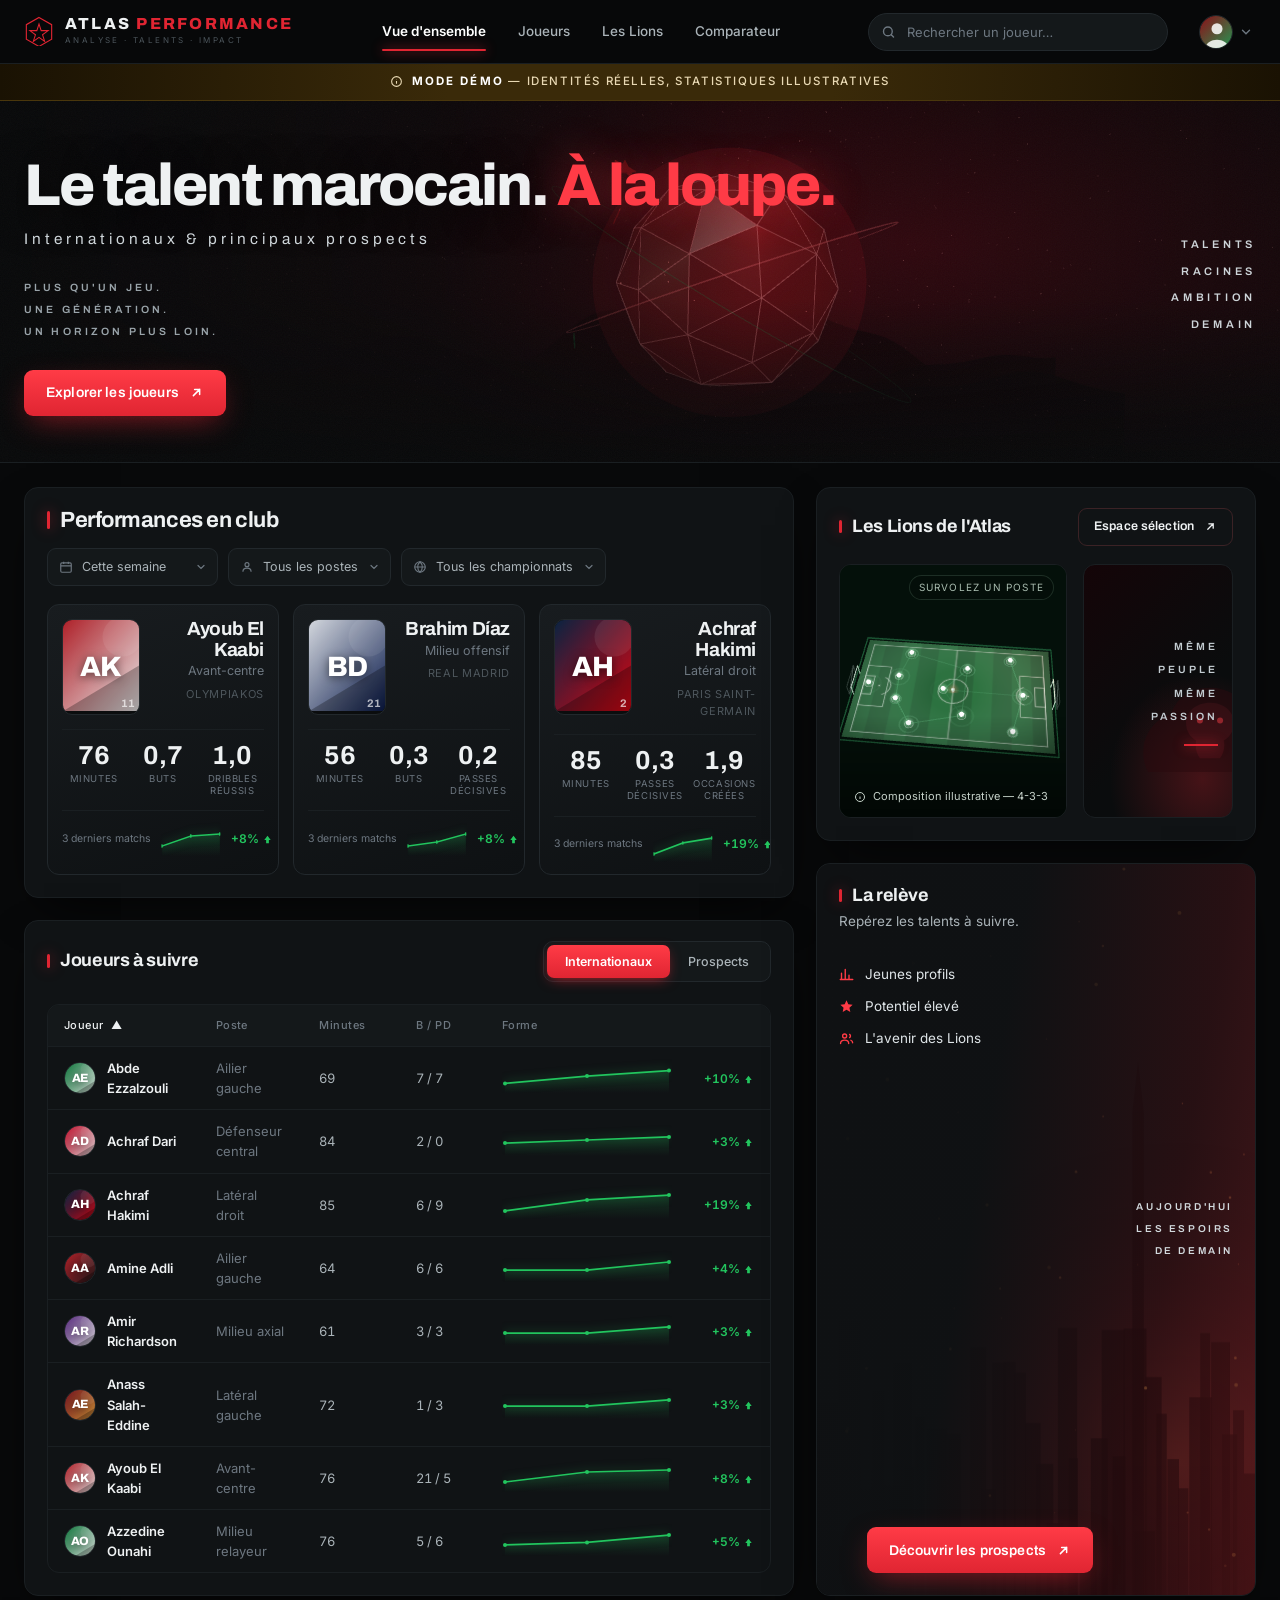
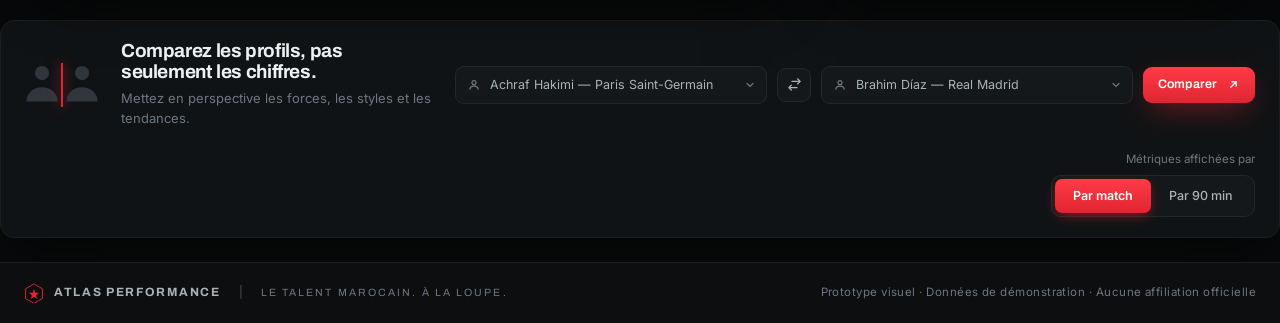
==== commit 56470e1d: "Corrige les débordements horizontaux sous 1024 px Trois sources de défilement horizontal parasite, c" ====
--- a/index.html
+++ b/index.html
@@ -3,7 +3,7 @@
 <head>
 <meta charset="utf-8">
 <meta name="viewport" content="width=device-width, initial-scale=1">
-<title>Atlas Performance — Le talent marocain. À la loupe.</title>
+<title>Atlas Performance</title>
 <meta name="description" content="Tableau de bord 3D animé des statistiques des footballeurs marocains en activité : internationaux, prospects, composition des Lions de l'Atlas et comparateur de profils.">
 <meta name="theme-color" content="#08090a">
 
--- a/assets/css/style.css
+++ b/assets/css/style.css
@@ -245,7 +245,7 @@
 
 /* Filtres ---------------------------------------------------------------- */
 .filters{display:flex;gap:10px;flex-wrap:wrap}
-.selectbox{position:relative;display:inline-flex;align-items:center}
+.selectbox{position:relative;display:inline-flex;align-items:center;min-width:0}
 .selectbox svg:first-child{position:absolute;left:12px;color:var(--muted);pointer-events:none}
 .selectbox svg:last-child{position:absolute;right:11px;color:var(--muted);pointer-events:none}
 .selectbox select{
@@ -347,7 +347,8 @@
    TABLEAU
    ========================================================================== */
 .tablewrap{margin-top:14px;border:1px solid var(--line-soft);border-radius:12px;overflow:hidden}
-.table{width:100%;border-collapse:collapse}
+.tablewrap{overflow-x:auto;-webkit-overflow-scrolling:touch}
+.table{width:100%;min-width:480px;border-collapse:collapse}
 .table thead th{
   padding:12px 16px;text-align:left;font-size:11px;font-weight:500;color:var(--muted);
   background:var(--panel-2);border-bottom:1px solid var(--line-soft);white-space:nowrap;
@@ -458,7 +459,7 @@
 .compbar__text{flex:1;min-width:310px}
 .compbar__text h3{font-size:19px;font-weight:700}
 .compbar__text p{margin:5px 0 0;font-size:13px;color:var(--muted)}
-.compbar__pick{display:flex;align-items:center;gap:10px}
+.compbar__pick{display:flex;align-items:center;gap:10px;flex-wrap:wrap}
 .swapbtn{
   width:34px;height:34px;display:grid;place-items:center;border-radius:9px;
   border:1px solid var(--line);background:var(--panel-2);color:var(--text-2);
@@ -690,6 +691,13 @@
   .search__input{width:210px}
   .nav{gap:0}
   .nav__btn{padding:8px 10px;font-size:13px}
+}
+/* Entre 860 et 1000 px l'en-tête tient encore sur une ligne, à condition
+   de masquer le libellé de marque et de resserrer la recherche. */
+@media (max-width:1000px){
+  .header__inner{gap:16px}
+  .brand__text{display:none}
+  .search__input{width:180px}
 }
 @media (max-width:860px){
   .header__inner{gap:14px}
@@ -712,11 +720,18 @@
   .lions__aside{display:none}
   .releve__side{display:none}
   .compbar{flex-direction:column;align-items:stretch}
+  .compbar__icon{display:none}
+  .compbar__text{min-width:0}
+  .compbar__pick{flex-wrap:wrap}
+  .compbar__pick .selectbox{flex:1 1 170px;min-width:0}
+  .compbar__pick .selectbox select{width:100%}
   .compbar__unit{margin-left:0;align-items:flex-start}
   .board,.page{padding-inline:16px}
   .compbar{margin-inline:16px;max-width:none}
   .drawer__facts{grid-template-columns:repeat(2,1fr)}
   .table .hide-sm{display:none}
+  .table{min-width:420px}
+  .c-form{width:140px !important}
 }
 @media (max-width:520px){
   .nav__btn{padding:8px 7px;font-size:12px}
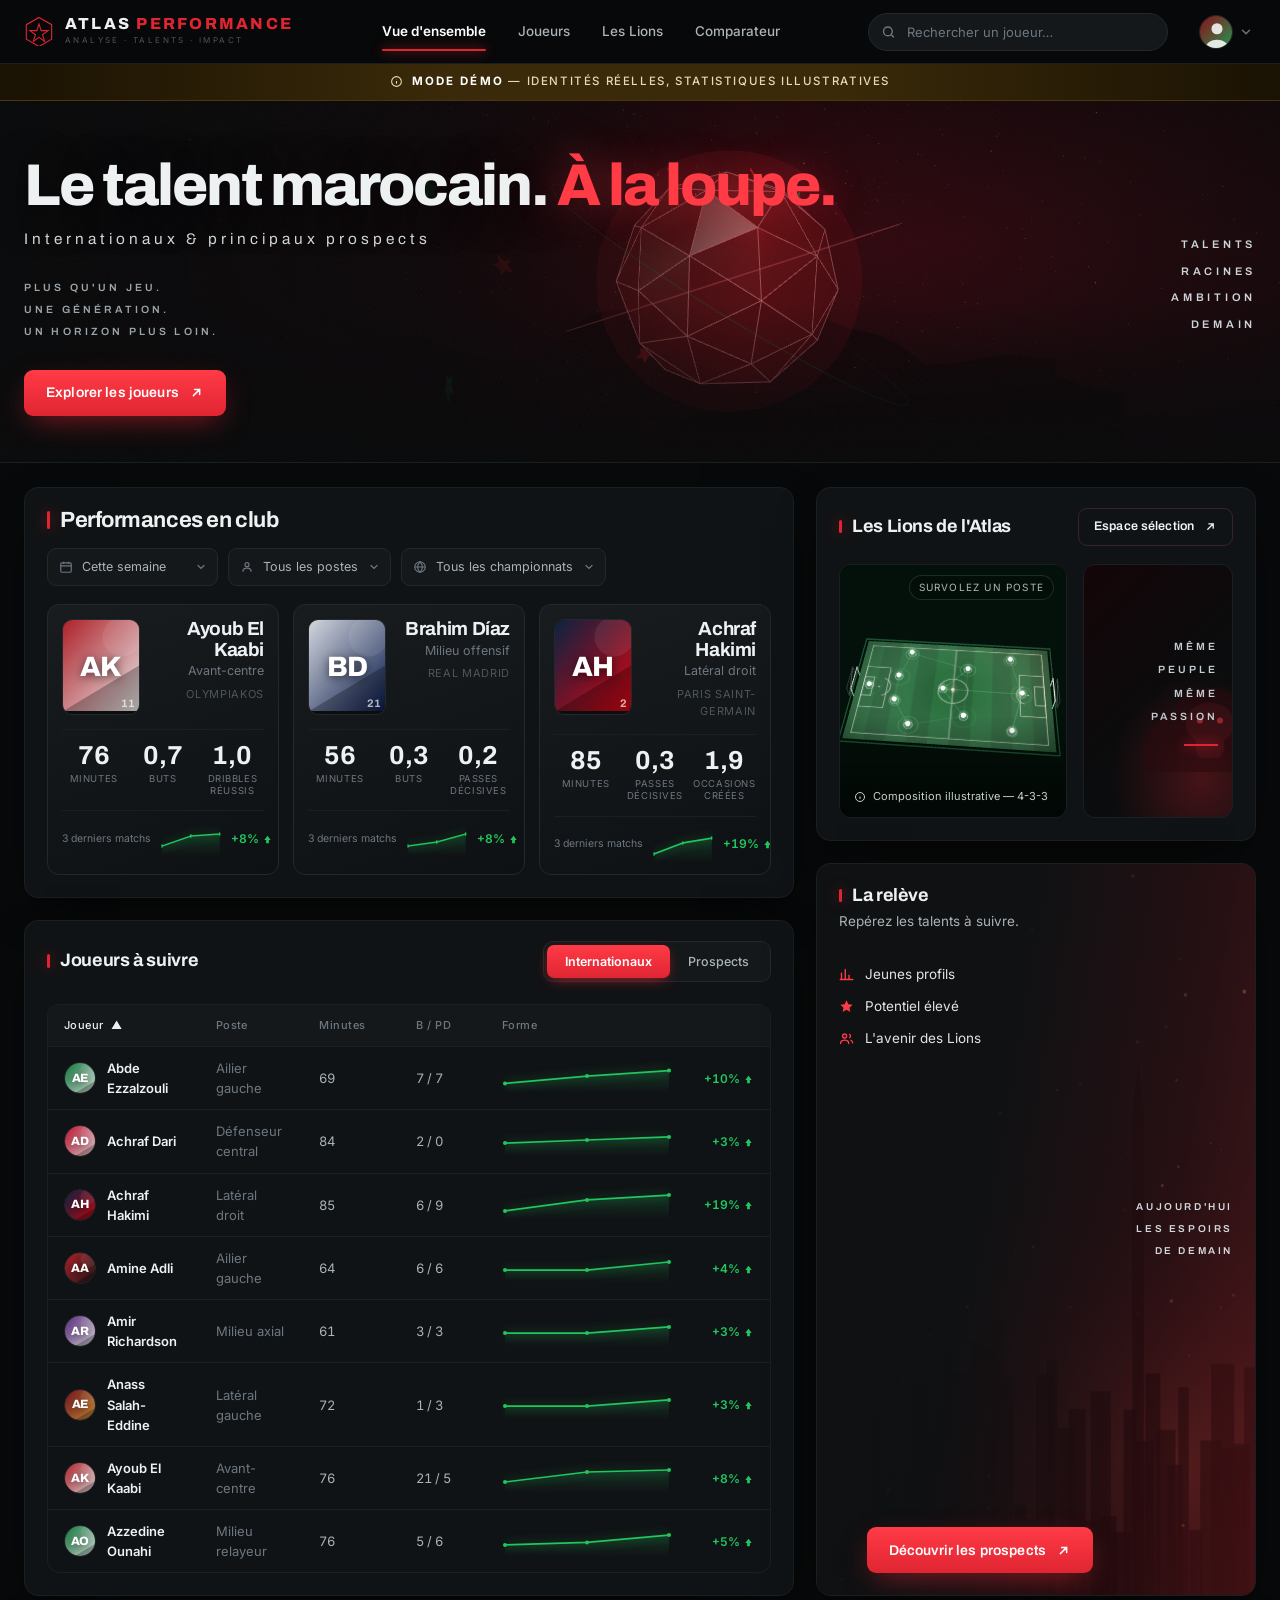
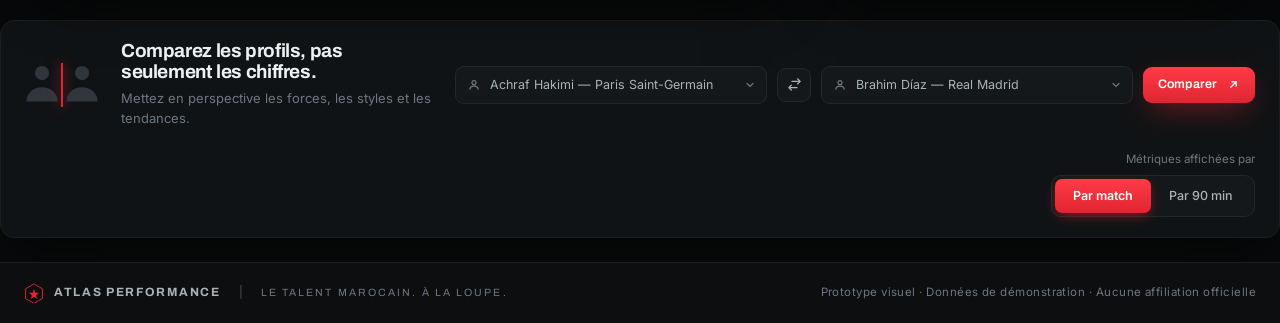
==== commit d5b43d2c: "Ajoute la récupération des vraies statistiques et le déploiement Hetzner Le site peut désormais affi" ====
--- a/index.html
+++ b/index.html
@@ -67,9 +67,9 @@
   </div>
 </header>
 
-<div class="demobar">
+<div class="demobar" id="demobar">
   <svg width="13" height="13" viewBox="0 0 24 24" fill="none" stroke="currentColor" stroke-width="2"><circle cx="12" cy="12" r="9"/><path d="M12 11v5M12 7.6v.3"/></svg>
-  <span><b>Mode démo</b> — identités réelles, statistiques illustratives</span>
+  <span id="demobarText"><b>Mode démo</b> — identités réelles, statistiques illustratives</span>
 </div>
 
 <main>
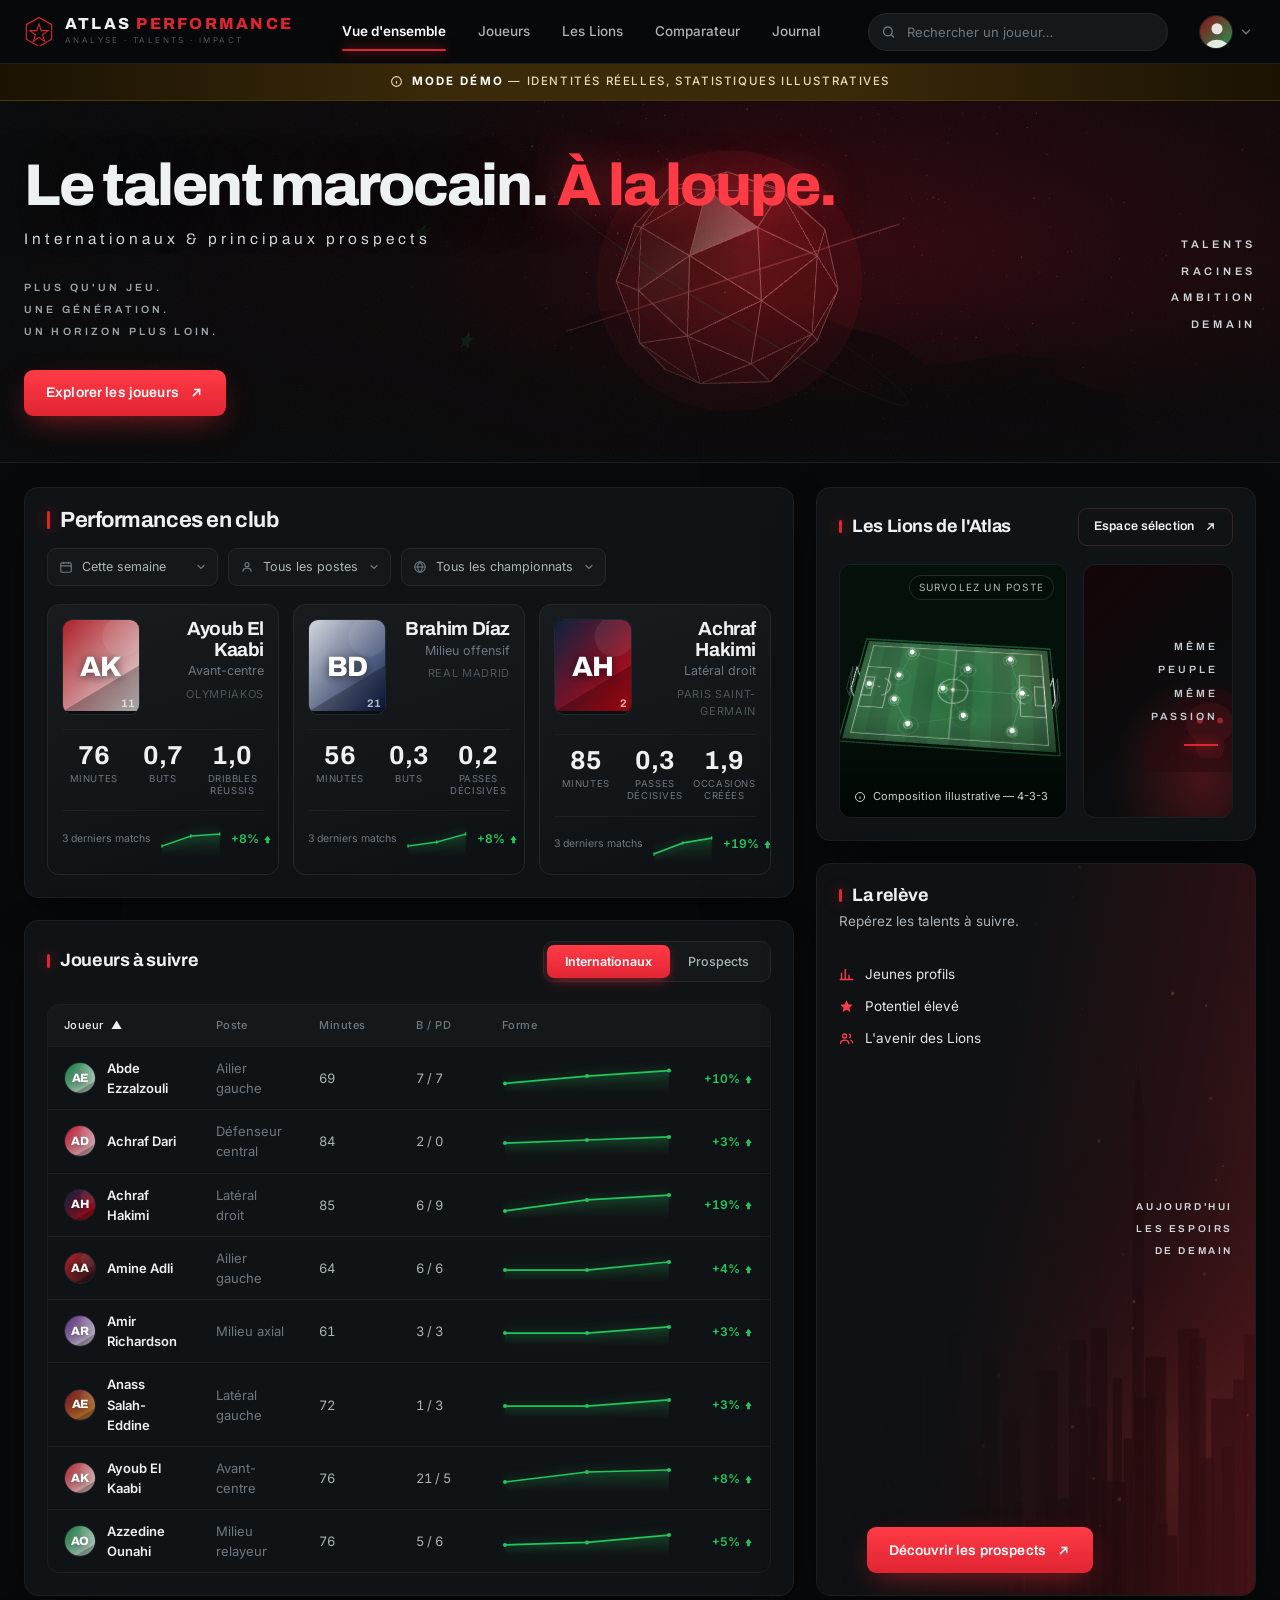
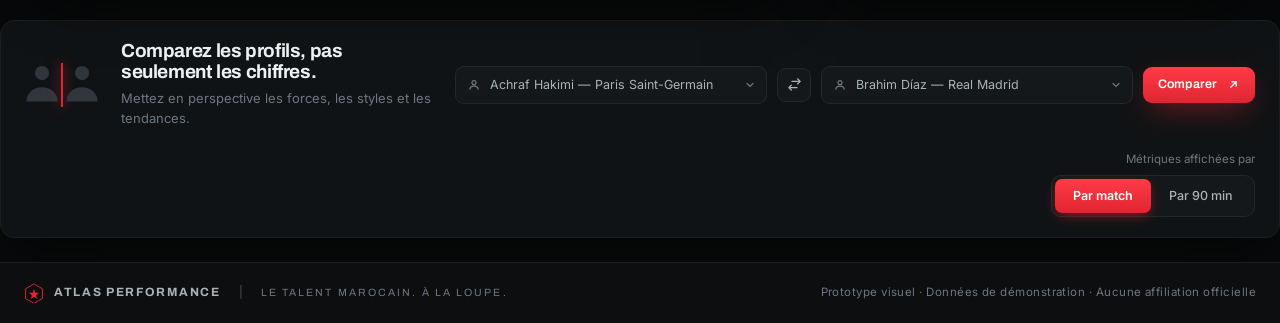
==== commit c6f5b75b: "Ajoute le Journal des Lions et l'installation en une commande Journal : une « une » de journal assem" ====
--- a/index.html
+++ b/index.html
@@ -50,6 +50,7 @@
       <button class="nav__btn" data-view="players">Joueurs</button>
       <button class="nav__btn" data-view="lions">Les Lions</button>
       <button class="nav__btn" data-view="compare">Comparateur</button>
+      <button class="nav__btn" data-view="journal">Journal</button>
     </nav>
 
     <div class="search">
@@ -428,6 +429,12 @@
   </div>
 </section>
 
+
+<!-- ========================================================= VUE : JOURNAL -->
+<section class="view" id="view-journal">
+  <div class="page"><div id="journalPage"></div></div>
+</section>
+
 </main>
 
 <!-- ================================================================ FOOTER -->
--- a/assets/css/style.css
+++ b/assets/css/style.css
@@ -745,3 +745,179 @@
   *,*::before,*::after{animation-duration:.01ms !important;animation-iteration-count:1 !important;transition-duration:.01ms !important}
   html{scroll-behavior:auto}
 }
+
+/* ==========================================================================
+   LE JOURNAL DES LIONS — une « une » assemblée en motion design
+   ========================================================================== */
+.jn{max-width:1180px;margin-inline:auto}
+
+/* Bandeau de titre ------------------------------------------------------- */
+.jn-head{text-align:center;padding:10px 0 26px}
+.jn-head__rule{
+  height:2px;background:linear-gradient(90deg,transparent,var(--red),transparent);
+  opacity:0;transform:scaleX(.3);transition:opacity .5s var(--ease),transform .7s var(--ease);
+}
+.jn-head__rule.is-in{opacity:1;transform:none}
+.jn-masthead{
+  display:flex;justify-content:center;flex-wrap:wrap;
+  margin:16px 0 12px;font-size:clamp(26px,4.4vw,58px);font-weight:900;
+  letter-spacing:.02em;line-height:1;
+}
+.jn-masthead span{
+  display:inline-block;opacity:0;transform:translateY(22px) rotate(-6deg);
+}
+.jn-masthead.is-in span{
+  animation:jnLetter .5s var(--ease) forwards;
+  animation-delay:calc(var(--i) * 26ms);
+}
+@keyframes jnLetter{to{opacity:1;transform:none}}
+.jn-head__meta{
+  display:flex;justify-content:center;gap:10px;flex-wrap:wrap;margin-bottom:14px;
+  font-family:var(--ff-display);font-size:10.5px;font-weight:600;
+  letter-spacing:.24em;text-transform:uppercase;color:var(--muted);
+  opacity:0;transform:translateY(8px);transition:opacity .5s var(--ease) .1s,transform .5s var(--ease) .1s;
+}
+.jn-head__meta.is-in{opacity:1;transform:none}
+.jn-dot{color:var(--red)}
+
+/* Grille de la une ------------------------------------------------------- */
+.jn-grid{
+  display:grid;gap:16px;
+  grid-template-columns:repeat(3,minmax(0,1fr));
+  grid-template-areas:
+    'lead lead figure'
+    'lead lead race'
+    'rise briefs race'
+    'eleven eleven eleven';
+}
+.jn-card--lead{grid-area:lead}
+.jn-card--figure{grid-area:figure}
+.jn-card--race{grid-area:race}
+.jn-card--rise{grid-area:rise}
+.jn-card--briefs{grid-area:briefs}
+.jn-card--eleven{grid-area:eleven}
+
+.jn-card{
+  position:relative;padding:20px;border-radius:14px;
+  background:linear-gradient(165deg,#15181b,#0d1012);
+  border:1px solid var(--line);
+  opacity:0;transform:translateY(26px) scale(.985);
+  transition:opacity .55s var(--ease),transform .55s var(--ease);
+}
+.jn-card.is-in{opacity:1;transform:none}
+.jn-kicker{
+  display:inline-block;margin-bottom:14px;padding:4px 10px;border-radius:99px;
+  background:#e025321f;border:1px solid #e0253244;
+  font-family:var(--ff-display);font-size:9.5px;font-weight:700;
+  letter-spacing:.22em;text-transform:uppercase;color:var(--red-bright);
+}
+
+/* La une ------------------------------------------------------------------ */
+.jn-lead{display:flex;align-items:center;gap:16px;margin-bottom:16px}
+.jn-crest{flex-shrink:0;filter:drop-shadow(0 8px 20px rgba(0,0,0,.6))}
+.jn-lead__name{font-size:clamp(26px,3.2vw,42px);font-weight:800;letter-spacing:-.03em;line-height:1.02}
+.jn-lead__sub{margin:5px 0 0;font-size:13.5px;color:var(--muted)}
+.jn-lead__body{margin:0;font-size:16px;line-height:1.7;color:var(--text-2)}
+.jn-lead__body b{color:#fff;font-family:var(--ff-display);font-size:21px;font-variant-numeric:tabular-nums}
+
+/* Le chiffre -------------------------------------------------------------- */
+.jn-card--figure{display:flex;flex-direction:column;justify-content:center;text-align:center}
+.jn-figure{
+  font-family:var(--ff-display);font-size:clamp(54px,8vw,92px);font-weight:900;
+  line-height:1;letter-spacing:-.04em;font-variant-numeric:tabular-nums;
+  background:linear-gradient(180deg,#fff,var(--red-bright));
+  -webkit-background-clip:text;background-clip:text;color:transparent;
+}
+.jn-figure__l{margin:10px 0 0;font-size:12.5px;line-height:1.5;color:var(--muted)}
+
+/* Classement -------------------------------------------------------------- */
+.jn-race{list-style:none;margin:0;padding:0;display:flex;flex-direction:column;gap:11px}
+.jn-race__row{
+  display:grid;grid-template-columns:16px 1fr 56px 24px;align-items:center;gap:9px;
+  font-size:12.5px;
+}
+.jn-race__rank{font-family:var(--ff-display);font-weight:700;color:var(--muted-2)}
+.jn-race__name{overflow:hidden;text-overflow:ellipsis;white-space:nowrap;font-weight:500}
+.jn-race__track{height:6px;border-radius:99px;background:#20262a;overflow:hidden}
+.jn-race__track i{
+  display:block;height:100%;width:0;border-radius:99px;
+  background:linear-gradient(90deg,var(--red-deep),var(--red-bright));
+}
+.is-in .jn-race__track i{
+  animation:jnBar .8s var(--ease) forwards;
+  animation-delay:calc(var(--d) * 90ms);
+}
+@keyframes jnBar{to{width:var(--w)}}
+.jn-race__v{text-align:right;font-family:var(--ff-display);font-weight:700;font-variant-numeric:tabular-nums}
+
+/* Progression ------------------------------------------------------------- */
+.jn-rise{display:flex;align-items:center;gap:12px;margin-bottom:12px}
+.jn-rise h3{font-size:16px;font-weight:700}
+.jn-rise p{margin:2px 0 0;font-size:11.5px;color:var(--muted)}
+.jn-rise__pct{
+  margin-left:auto;font-family:var(--ff-display);font-size:24px;font-weight:800;
+  color:var(--green);font-variant-numeric:tabular-nums;
+}
+.jn-spark{width:100%;height:56px}
+.jn-spark__l{fill:none;stroke:var(--green);stroke-width:2;stroke-linecap:round;stroke-linejoin:round;
+  stroke-dasharray:420;stroke-dashoffset:420;filter:drop-shadow(0 0 6px rgba(34,197,94,.5))}
+.is-in .jn-spark__l{animation:jnDraw 1.1s var(--ease) .2s forwards}
+@keyframes jnDraw{to{stroke-dashoffset:0}}
+.jn-spark circle{fill:var(--green);opacity:0}
+.is-in .jn-spark circle{animation:jnDot .3s var(--ease) forwards;animation-delay:calc(.8s + var(--i) * 80ms)}
+@keyframes jnDot{to{opacity:1}}
+
+/* Brèves ------------------------------------------------------------------ */
+.jn-briefs{list-style:none;margin:0;padding:0;display:flex;flex-direction:column;gap:10px}
+.jn-briefs li{
+  position:relative;padding-left:16px;font-size:13px;line-height:1.5;color:var(--text-2);
+}
+.jn-briefs li::before{
+  content:'';position:absolute;left:0;top:8px;width:5px;height:5px;border-radius:50%;
+  background:var(--red);
+}
+.jn-briefs b{color:#fff;font-weight:600}
+
+/* Le onze ----------------------------------------------------------------- */
+.jn-eleven{
+  list-style:none;margin:0;padding:0;
+  display:grid;grid-template-columns:repeat(auto-fit,minmax(150px,1fr));gap:9px;
+}
+.jn-eleven li{
+  display:flex;align-items:center;gap:9px;padding:9px 11px;border-radius:9px;
+  background:#ffffff07;border:1px solid var(--line-soft);font-size:12.5px;
+  opacity:0;transform:translateY(10px);
+}
+.is-in .jn-eleven li{
+  animation:jnUp .4s var(--ease) forwards;
+  animation-delay:calc(var(--d) * 55ms);
+}
+@keyframes jnUp{to{opacity:1;transform:none}}
+.jn-eleven span{
+  font-family:var(--ff-display);font-size:9.5px;font-weight:700;letter-spacing:.06em;
+  color:var(--red-bright);min-width:26px;
+}
+
+/* Pied -------------------------------------------------------------------- */
+.jn-foot{
+  display:flex;align-items:center;gap:16px;flex-wrap:wrap;
+  margin-top:22px;padding-top:18px;border-top:1px solid var(--line-soft);
+  font-size:11.5px;color:var(--muted);
+  opacity:0;transform:translateY(10px);transition:opacity .5s var(--ease),transform .5s var(--ease);
+}
+.jn-foot.is-in{opacity:1;transform:none}
+.jn-foot .btn{margin-left:auto}
+
+@media (max-width:980px){
+  .jn-grid{
+    grid-template-columns:repeat(2,minmax(0,1fr));
+    grid-template-areas:'lead lead' 'figure race' 'rise briefs' 'eleven eleven';
+  }
+}
+@media (max-width:640px){
+  .jn-grid{
+    grid-template-columns:minmax(0,1fr);
+    grid-template-areas:'lead' 'figure' 'race' 'rise' 'briefs' 'eleven';
+  }
+  .jn-foot .btn{margin-left:0}
+}
